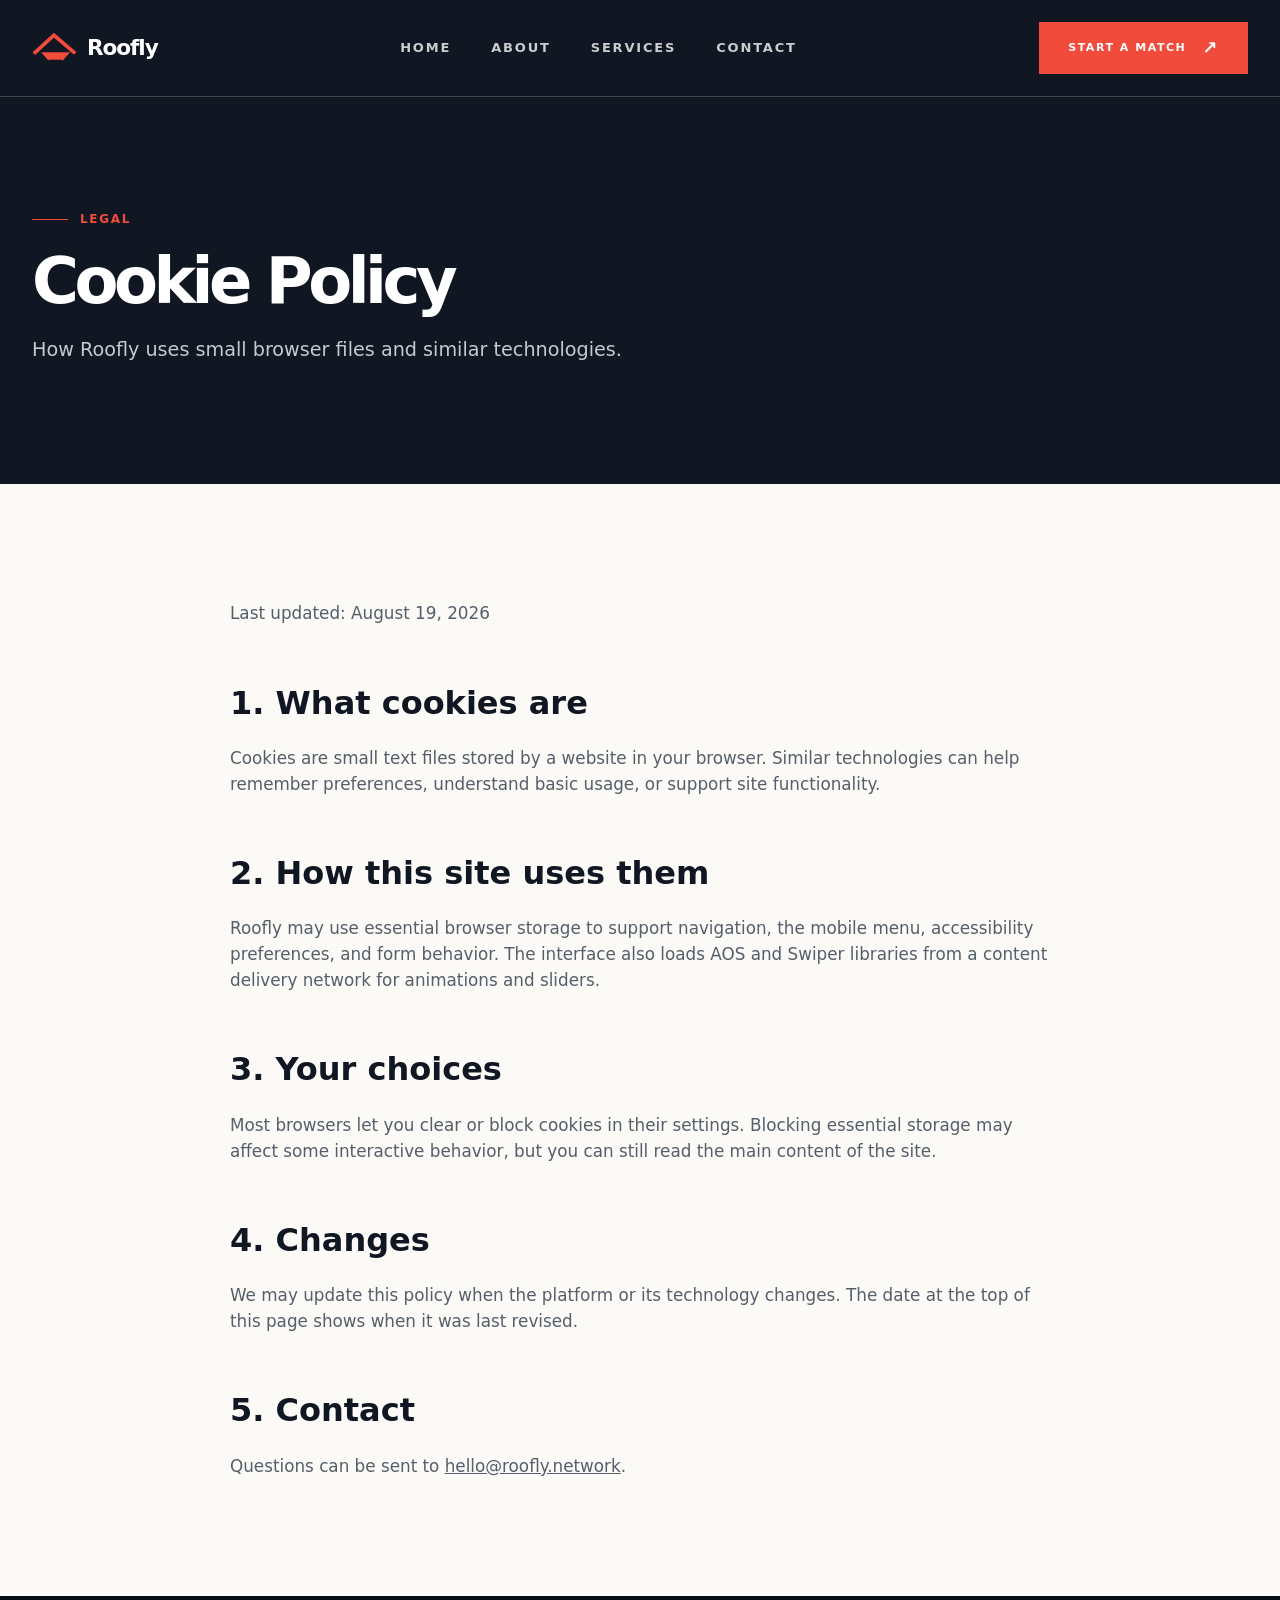
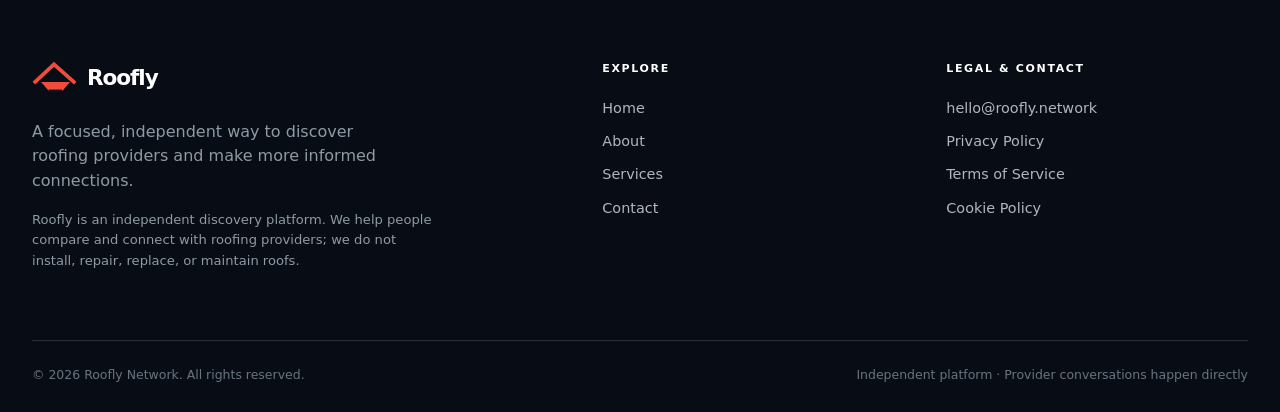
==== cookie-policy.html @ 4a0f8e63 "+" ====
<!doctype html><html lang="en"><head><meta charset="utf-8"><meta name="viewport" content="width=device-width, initial-scale=1"><title>Cookie Policy — Roofly</title><meta name="description" content="Roofly cookie policy."><link rel="icon" href="assets/images/favicon.svg"><link rel="stylesheet" href="assets/css/styles.css"><link rel="preconnect" href="https://fonts.googleapis.com"><link href="https://fonts.googleapis.com/css2?family=DM+Sans:wght@400;500;700;800&display=swap" rel="stylesheet"></head><body><header class="site-header" style="position:absolute;top:0"><div class="container nav"><a class="brand" href="index.html"><img data-config-logo src="assets/images/logo-mark.svg" alt=""><span data-site-name>Roofly</span></a><nav class="nav__links"><a href="index.html">Home</a><a href="index.html#about">About</a><a href="index.html#services">Services</a><a href="index.html#contact">Contact</a></nav><a class="button button--coral nav__cta" href="index.html#contact">Start a match <span class="arrow">↗</span></a><button class="menu-toggle" aria-label="Open menu" aria-expanded="false">☰</button></div></header><main><section class="legal-hero"><div class="container"><div class="eyebrow">Legal</div><h1 class="h2" style="margin-top:22px">Cookie Policy</h1><p class="lede" style="margin-top:24px">How <span data-site-name>Roofly</span> uses small browser files and similar technologies.</p></div></section><article class="legal-content container"><p class="small">Last updated: August 19, 2026</p><h2>1. What cookies are</h2><p>Cookies are small text files stored by a website in your browser. Similar technologies can help remember preferences, understand basic usage, or support site functionality.</p><h2>2. How this site uses them</h2><p>Roofly may use essential browser storage to support navigation, the mobile menu, accessibility preferences, and form behavior. The interface also loads AOS and Swiper libraries from a content delivery network for animations and sliders.</p><h2>3. Your choices</h2><p>Most browsers let you clear or block cookies in their settings. Blocking essential storage may affect some interactive behavior, but you can still read the main content of the site.</p><h2>4. Changes</h2><p>We may update this policy when the platform or its technology changes. The date at the top of this page shows when it was last revised.</p><h2>5. Contact</h2><p>Questions can be sent to <a data-site-email href="mailto:hello@roofly.network" style="text-decoration:underline">hello@roofly.network</a>.</p></article></main><footer class="site-footer"><div class="container"><div class="footer-grid"><div><a class="brand" href="index.html"><img data-config-logo src="assets/images/logo-mark.svg" alt=""><span data-site-name>Roofly</span></a><p class="footer__about">A focused, independent way to discover roofing providers and make more informed connections.</p><p class="footer__disclaimer" data-disclaimer></p></div><div><h2 class="footer__title">Explore</h2><nav class="footer__links"><a href="index.html">Home</a><a href="index.html#about">About</a><a href="index.html#services">Services</a><a href="index.html#contact">Contact</a></nav></div><div><h2 class="footer__title">Legal & contact</h2><nav class="footer__links"><a data-site-email href="mailto:hello@roofly.network">hello@roofly.network</a><a href="privacy-policy.html">Privacy Policy</a><a href="terms-of-service.html">Terms of Service</a><a href="cookie-policy.html">Cookie Policy</a></nav></div></div><div class="footer-bottom"><span data-copyright></span><span>Independent platform · Provider conversations happen directly</span></div></div></footer><script src="config/config.js"></script><script src="assets/js/app.js"></script></body></html>
---- assets/css/styles.css ----
:root{--ink:#101722;--ink-2:#192333;--coral:#f04b3b;--cream:#f4f0e9;--paper:#fbfaf7;--muted:#7c858e;--line:rgba(16,23,34,.17);--serif:Georgia,'Times New Roman',serif;--sans:Inter,ui-sans-serif,system-ui,-apple-system,BlinkMacSystemFont,'Segoe UI',sans-serif;--max:1240px}*{box-sizing:border-box}html{scroll-behavior:smooth}body{margin:0;background:var(--paper);color:var(--ink);font-family:var(--sans);font-size:16px;line-height:1.55}body.is-locked{overflow:hidden}a{color:inherit;text-decoration:none}button,input,select,textarea{font:inherit}button{cursor:pointer}img{display:block;max-width:100%}.container{width:min(calc(100% - 64px),var(--max));margin:0 auto}.eyebrow{display:flex;align-items:center;gap:12px;text-transform:uppercase;letter-spacing:.14em;font-size:12px;font-weight:700;color:var(--coral)}.eyebrow:before{content:'';display:block;width:36px;height:1px;background:currentColor}.section{padding:128px 0}.section--dark{background:var(--ink);color:#fff}.display{font-size:clamp(3.5rem,8vw,8.5rem);line-height:.88;letter-spacing:-.085em;margin:0;font-weight:800}.h2{font-size:clamp(2.75rem,5vw,6rem);line-height:.94;letter-spacing:-.07em;margin:0;font-weight:800}.h3{font-size:clamp(1.4rem,2.4vw,2.25rem);line-height:1.05;letter-spacing:-.045em;margin:0;font-weight:750}.lede{font-size:clamp(1.05rem,1.5vw,1.35rem);line-height:1.55;color:#c4cad1;max-width:620px}.small{font-size:.86rem;color:var(--muted)}.skip-link{position:fixed;left:16px;top:16px;z-index:1000;padding:10px 14px;background:var(--coral);color:#fff;transform:translateY(-150%)}.skip-link:focus{transform:translateY(0)}.topbar{background:linear-gradient(100deg,#23234a,#8f1432 68%,#c61919);color:#fff;font-size:12px;letter-spacing:.15em;text-transform:uppercase;padding:11px 0}.topbar__inner{display:flex;justify-content:space-between;gap:20px}.topbar__links{display:flex;gap:24px}.site-header{position:absolute;top:39px;left:0;width:100%;z-index:20;color:#fff;border-bottom:1px solid rgba(255,255,255,.2)}.site-header.is-scrolled{position:fixed;top:0;background:rgba(16,23,34,.94);backdrop-filter:blur(14px)}.nav{display:flex;align-items:center;justify-content:space-between;min-height:96px}.brand{display:flex;align-items:center;gap:10px;font-size:1.35rem;font-weight:850;letter-spacing:-.05em}.brand img{width:45px;height:36px;object-fit:contain}.nav__links{display:flex;align-items:center;gap:40px;font-size:13px;font-weight:750;letter-spacing:.14em;text-transform:uppercase}.nav__links a{opacity:.78;position:relative}.nav__links a:after{content:'';position:absolute;left:0;bottom:-10px;width:100%;height:2px;background:var(--coral);transform:scaleX(0);transform-origin:left;transition:transform .25s ease}.nav__links a:hover,.nav__links a.active{opacity:1}.nav__links a:hover:after,.nav__links a.active:after{transform:scaleX(1)}.button{display:inline-flex;align-items:center;justify-content:center;gap:16px;min-height:52px;padding:0 28px;border:1px solid transparent;border-radius:0;text-transform:uppercase;letter-spacing:.14em;font-size:11px;font-weight:800;transition:transform .25s ease,background .25s ease,color .25s ease,border-color .25s ease}.button:hover{transform:translateY(-3px)}.button--coral{background:var(--coral);color:#fff}.button--light{background:#fff;color:var(--ink)}.button--outline{border-color:rgba(255,255,255,.7);color:#fff;background:transparent}.button--outline-dark{border-color:var(--ink);color:var(--ink);background:transparent}.arrow{font-size:18px;line-height:1}.menu-toggle{display:none;background:none;border:0;color:#fff;font-size:24px}.hero{position:relative;min-height:830px;display:flex;align-items:center;overflow:hidden;background:var(--ink);color:#fff}.hero__media{position:absolute;inset:0;background-image:linear-gradient(90deg,rgba(7,13,24,.88) 0%,rgba(7,13,24,.66) 42%,rgba(7,13,24,.2) 100%),url('../images/hero-roof.png');background-size:cover;background-position:center}.hero__content{position:relative;z-index:1;padding:170px 0 120px}.hero__content .eyebrow{color:#d7dce0;margin-bottom:28px}.hero__title{max-width:950px}.hero__title em{font-family:var(--serif);font-weight:400;letter-spacing:-.08em}.hero__bottom{display:flex;align-items:end;justify-content:space-between;gap:40px;margin-top:54px}.hero__aside{max-width:430px}.hero__stamp{display:grid;place-items:center;width:132px;height:132px;border:1px solid rgba(255,255,255,.45);border-radius:50%;font-size:11px;text-transform:uppercase;letter-spacing:.15em;text-align:center;transform:rotate(-12deg)}.hero__scroll{position:absolute;bottom:34px;right:32px;writing-mode:vertical-rl;text-transform:uppercase;letter-spacing:.2em;font-size:10px;color:#c4cad1}.hero__scroll:after{content:'';display:block;width:1px;height:64px;background:var(--coral);margin-top:14px}.marquee{overflow:hidden;background:var(--coral);color:#fff;white-space:nowrap;padding:15px 0}.marquee__track{display:inline-flex;min-width:max-content;gap:50px;animation:marquee 28s linear infinite;text-transform:uppercase;font-size:12px;font-weight:800;letter-spacing:.2em}.marquee__track span:after{content:'✦';margin-left:50px}@keyframes marquee{to{transform:translateX(-50%)}}.section-intro{display:flex;justify-content:space-between;align-items:end;gap:50px;margin-bottom:56px}.section-intro p{max-width:450px;margin:0;color:var(--muted)}.services-grid{display:grid;grid-template-columns:repeat(3,1fr);gap:18px}.service-card{position:relative;min-height:460px;overflow:hidden;background:var(--ink);color:#fff}.service-card img{width:100%;height:100%;position:absolute;inset:0;object-fit:cover;opacity:.58;transition:transform .6s ease,opacity .6s ease}.service-card:after{content:'';position:absolute;inset:0;background:linear-gradient(180deg,transparent 22%,rgba(9,15,25,.92) 100%)}.service-card__content{position:absolute;z-index:1;inset:auto 28px 28px}.service-card__number{font-size:12px;letter-spacing:.18em;color:#c4cad1}.service-card h3{margin:10px 0 14px;font-size:2rem;letter-spacing:-.06em}.service-card p{margin:0;color:#c4cad1;max-width:300px}.service-card:hover img{transform:scale(1.07);opacity:.82}.service-card__link{display:inline-block;margin-top:22px;color:#fff;font-size:12px;letter-spacing:.13em;text-transform:uppercase}.split{display:grid;grid-template-columns:1fr 1fr;gap:100px;align-items:center}.about-copy{max-width:620px}.about-copy p{font-size:clamp(1.15rem,2vw,1.65rem);line-height:1.45;margin:25px 0;color:#343d46}.about-copy p:first-of-type:first-letter{font-family:var(--serif);font-size:5rem;float:left;line-height:.8;padding:.1em .12em 0 0;color:var(--coral)}.image-frame{position:relative}.image-frame img{width:100%;height:590px;object-fit:cover}.image-frame:before{content:'';position:absolute;inset:-20px 20px 20px -20px;border:1px solid var(--coral);z-index:-1}.image-caption{position:absolute;bottom:20px;left:20px;right:20px;padding:20px;background:rgba(16,23,34,.8);color:#fff;display:flex;justify-content:space-between;gap:20px;align-items:end}.image-caption span{font-size:12px;text-transform:uppercase;letter-spacing:.16em}.finder{display:grid;grid-template-columns:.78fr 1.22fr;min-height:660px}.finder__intro{padding:78px;background:#0b1019;color:#fff;border-radius:0 0 42px 0}.finder__intro .h2{margin:28px 0}.finder__intro p{color:#abb3bc;max-width:420px}.finder__steps{position:relative;padding:78px 7%;display:grid;grid-template-columns:repeat(3,1fr);align-items:start;gap:28px;background:linear-gradient(rgba(13,26,45,.75),rgba(13,26,45,.87)),url('../images/hero-roof.png') center/cover;color:#fff}.finder__steps:before{content:'';position:absolute;left:10%;right:10%;top:160px;height:1px;background:rgba(255,255,255,.32)}.step{position:relative;z-index:1;text-align:center}.step__icon{display:grid;place-items:center;width:108px;height:108px;margin:0 auto 64px;border-radius:50%;background:#fff;color:var(--ink);font-size:28px}.step__number{position:absolute;top:-10px;right:calc(50% - 66px);display:grid;place-items:center;width:38px;height:38px;border-radius:50%;background:var(--coral);color:#fff;font-weight:800;font-size:12px}.step h3{font-size:1.1rem;margin:0 0 13px}.step p{font-size:.9rem;color:#b9c1c9;margin:0}.swiper{overflow:visible}.providers{background:var(--cream)}.provider-card{display:grid;grid-template-columns:1fr 1.2fr;gap:0;background:#fff;min-height:460px}.provider-card__copy{padding:56px}.provider-card__copy h3{margin:18px 0}.provider-card__copy p{color:#5b636c}.provider-card__media{min-height:460px;overflow:hidden}.provider-card__media img{width:100%;height:100%;object-fit:cover;transition:transform .6s ease}.provider-card:hover .provider-card__media img{transform:scale(1.04)}.swiper-pagination{position:static;margin-top:26px;text-align:left}.swiper-pagination-bullet{width:34px;height:2px;border-radius:0;background:var(--ink);opacity:.2}.swiper-pagination-bullet-active{opacity:1;background:var(--coral)}.faq{display:grid;grid-template-columns:.8fr 1.2fr;gap:90px}.accordion{border-top:1px solid var(--line)}.accordion__item{border-bottom:1px solid var(--line)}.accordion__button{width:100%;display:flex;justify-content:space-between;align-items:center;gap:24px;padding:24px 0;background:none;border:0;color:var(--ink);text-align:left;font-size:1.2rem;font-weight:750}.accordion__plus{font-size:24px;color:var(--coral);transition:transform .25s ease}.accordion__panel{display:grid;grid-template-rows:0fr;transition:grid-template-rows .35s ease}.accordion__panel>div{overflow:hidden}.accordion__panel p{margin:0 0 24px;color:var(--muted);max-width:650px}.accordion__item.is-open .accordion__panel{grid-template-rows:1fr}.accordion__item.is-open .accordion__plus{transform:rotate(45deg)}.parallax{min-height:540px;display:grid;place-items:center;text-align:center;color:#fff;background:linear-gradient(rgba(12,19,32,.62),rgba(12,19,32,.62)),url('../images/parallax-tiles.png') center/cover fixed}.parallax .h2{max-width:900px}.contact{background:var(--ink);color:#fff}.contact-grid{display:grid;grid-template-columns:.8fr 1.2fr;gap:100px}.contact h2{margin:24px 0}.contact__copy p{color:#aeb7c1;max-width:420px}.contact__email{display:inline-block;margin-top:28px;color:#fff;border-bottom:1px solid var(--coral);font-size:1.3rem}.contact-form{display:grid;grid-template-columns:1fr 1fr;gap:18px}.field{display:flex;flex-direction:column;gap:7px}.field--full{grid-column:1/-1}.field label{font-size:11px;text-transform:uppercase;letter-spacing:.14em;color:#b9c1c9}.field input,.field select,.field textarea{width:100%;border:1px solid rgba(255,255,255,.25);background:rgba(255,255,255,.06);border-radius:0;color:#fff;padding:15px 16px;outline:0;transition:border-color .2s ease,background .2s ease}.field input:focus,.field select:focus,.field textarea:focus{border-color:var(--coral);background:rgba(255,255,255,.1)}.field select option{color:var(--ink)}.field textarea{min-height:150px;resize:vertical}.consent{display:flex;align-items:flex-start;gap:10px;grid-column:1/-1;color:#aeb7c1;font-size:.86rem}.consent input{margin-top:5px;accent-color:var(--coral)}.form-actions{grid-column:1/-1;display:flex;align-items:center;gap:20px;margin-top:4px}.form-status{font-size:.9rem;color:#aeb7c1}.form-status.success{color:#8ee2ae}.form-status.error{color:#ff9a8e}.honeypot{position:absolute;left:-10000px;opacity:0}.site-footer{background:#080d15;color:#fff;padding:64px 0 28px}.footer-grid{display:grid;grid-template-columns:1.3fr .7fr .8fr;gap:80px;padding-bottom:56px;border-bottom:1px solid rgba(255,255,255,.14)}.footer-grid .brand{margin-bottom:24px}.footer__about{max-width:380px;color:#8f9aa5}.footer__title{font-size:11px;text-transform:uppercase;letter-spacing:.15em;color:#fff;margin:0 0 20px}.footer__links{display:grid;gap:11px;color:#aeb7c1;font-size:.9rem}.footer__links a:hover{color:#fff}.footer__disclaimer{font-size:.82rem;color:#8f9aa5;max-width:400px}.footer-bottom{display:flex;justify-content:space-between;gap:24px;padding-top:24px;color:#69747f;font-size:.78rem}.legal-hero{padding:210px 0 100px;background:var(--ink);color:#fff}.legal-content{max-width:820px;padding:100px 0}.legal-content h2{margin:52px 0 16px;font-size:2rem}.legal-content p,.legal-content li{color:#555f69;font-size:1.05rem}.legal-content ul{padding-left:22px}.service-hero{min-height:660px;background:linear-gradient(90deg,rgba(7,13,24,.88),rgba(7,13,24,.25)),url('../images/hero-roof.png') center/cover;color:#fff;display:flex;align-items:end;padding:180px 0 90px}.service-hero .h2{max-width:830px}.service-content{padding:110px 0}.service-detail{display:grid;grid-template-columns:.7fr 1.3fr;gap:100px}.service-detail__body p{font-size:1.2rem;color:#56606b;max-width:760px}.service-detail__list{margin:34px 0 0;padding:0;list-style:none;border-top:1px solid var(--line)}.service-detail__list li{display:flex;justify-content:space-between;gap:20px;padding:18px 0;border-bottom:1px solid var(--line);font-weight:700}.service-detail__list span{color:var(--coral)}.reveal{opacity:0;transform:translateY(20px);transition:opacity .7s ease,transform .7s ease}.reveal.is-visible{opacity:1;transform:none}@media (max-width:900px){.container{width:min(calc(100% - 40px),var(--max))}.section{padding:88px 0}.topbar{display:none}.site-header{top:0}.nav{min-height:78px}.nav__links{display:none;position:absolute;top:78px;left:0;right:0;padding:20px;background:var(--ink);flex-direction:column;align-items:flex-start;gap:18px}.nav__links.is-open{display:flex}.nav__cta{display:none}.menu-toggle{display:block}.hero{min-height:720px}.hero__content{padding:130px 0 90px}.hero__bottom{align-items:start;flex-direction:column}.hero__stamp{width:90px;height:90px;font-size:9px}.services-grid,.split,.faq,.contact-grid,.finder,.service-detail{grid-template-columns:1fr;gap:48px}.image-frame img{height:440px}.finder__intro{padding:56px 30px}.finder__steps{padding:56px 20px;grid-template-columns:1fr;gap:38px}.finder__steps:before{left:50%;top:130px;bottom:130px;width:1px;height:auto}.step__icon{margin-bottom:22px}.provider-card{grid-template-columns:1fr}.provider-card__media{min-height:320px;order:-1}.contact-grid{gap:50px}.footer-grid{grid-template-columns:1fr 1fr;gap:40px}.footer-grid>div:first-child{grid-column:1/-1}.footer-bottom{flex-direction:column}.parallax{background-attachment:scroll;min-height:440px}}@media (max-width:560px){.container{width:min(calc(100% - 32px),var(--max))}.hero__title{font-size:3.55rem}.section-intro{display:block}.section-intro p{margin-top:18px}.services-grid{gap:12px}.service-card{min-height:390px}.contact-form{grid-template-columns:1fr}.field--full,.consent,.form-actions{grid-column:auto}.footer-grid{grid-template-columns:1fr}.footer-grid>div:first-child{grid-column:auto}.display{font-size:3.7rem}}
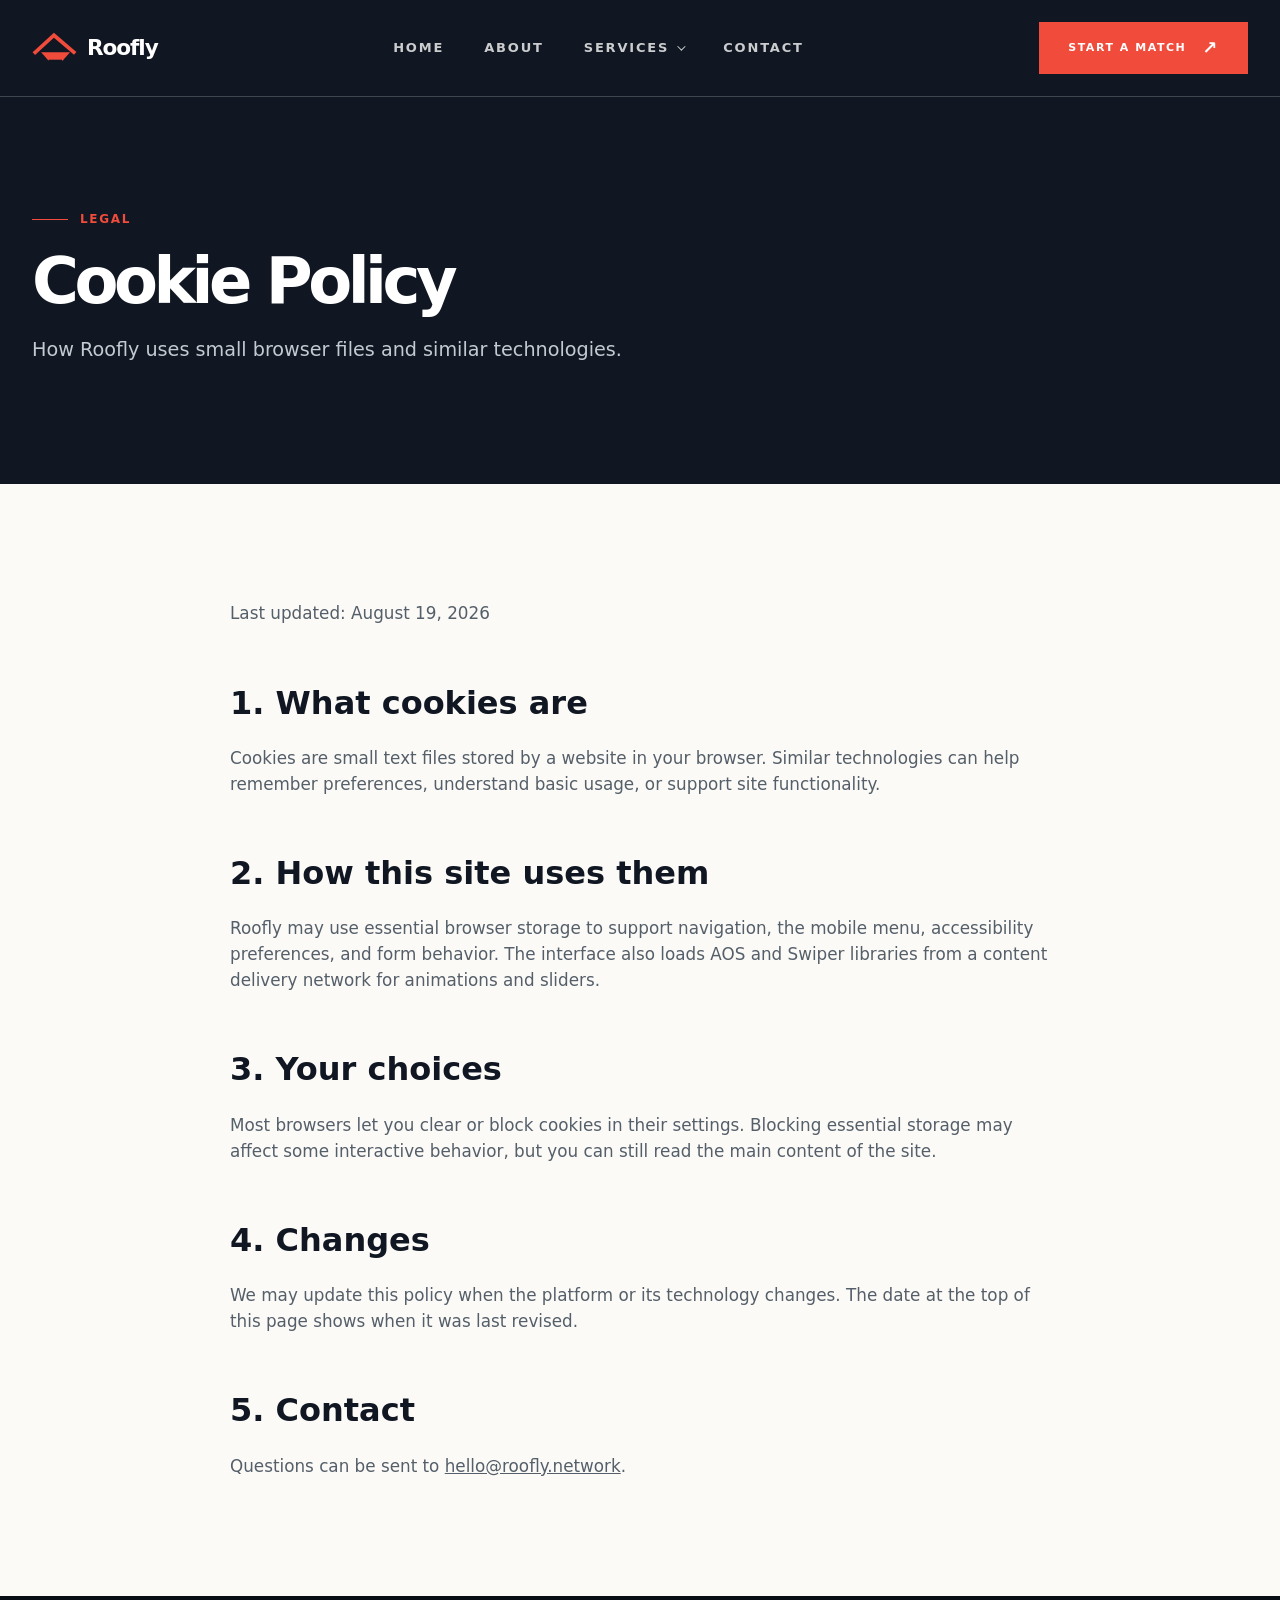
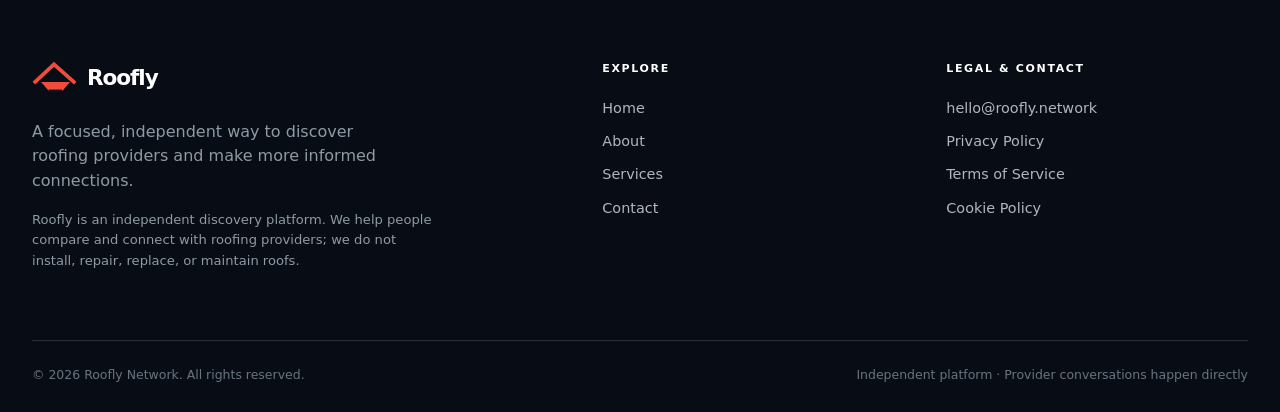
==== commit 68e506fc: "+" ====
--- a/cookie-policy.html
+++ b/cookie-policy.html
@@ -1 +1 @@
-<!doctype html><html lang="en"><head><meta charset="utf-8"><meta name="viewport" content="width=device-width, initial-scale=1"><title>Cookie Policy — Roofly</title><meta name="description" content="Roofly cookie policy."><link rel="icon" href="assets/images/favicon.svg"><link rel="stylesheet" href="assets/css/styles.css"><link rel="preconnect" href="https://fonts.googleapis.com"><link href="https://fonts.googleapis.com/css2?family=DM+Sans:wght@400;500;700;800&display=swap" rel="stylesheet"></head><body><header class="site-header" style="position:absolute;top:0"><div class="container nav"><a class="brand" href="index.html"><img data-config-logo src="assets/images/logo-mark.svg" alt=""><span data-site-name>Roofly</span></a><nav class="nav__links"><a href="index.html">Home</a><a href="index.html#about">About</a><a href="index.html#services">Services</a><a href="index.html#contact">Contact</a></nav><a class="button button--coral nav__cta" href="index.html#contact">Start a match <span class="arrow">↗</span></a><button class="menu-toggle" aria-label="Open menu" aria-expanded="false">☰</button></div></header><main><section class="legal-hero"><div class="container"><div class="eyebrow">Legal</div><h1 class="h2" style="margin-top:22px">Cookie Policy</h1><p class="lede" style="margin-top:24px">How <span data-site-name>Roofly</span> uses small browser files and similar technologies.</p></div></section><article class="legal-content container"><p class="small">Last updated: August 19, 2026</p><h2>1. What cookies are</h2><p>Cookies are small text files stored by a website in your browser. Similar technologies can help remember preferences, understand basic usage, or support site functionality.</p><h2>2. How this site uses them</h2><p>Roofly may use essential browser storage to support navigation, the mobile menu, accessibility preferences, and form behavior. The interface also loads AOS and Swiper libraries from a content delivery network for animations and sliders.</p><h2>3. Your choices</h2><p>Most browsers let you clear or block cookies in their settings. Blocking essential storage may affect some interactive behavior, but you can still read the main content of the site.</p><h2>4. Changes</h2><p>We may update this policy when the platform or its technology changes. The date at the top of this page shows when it was last revised.</p><h2>5. Contact</h2><p>Questions can be sent to <a data-site-email href="mailto:hello@roofly.network" style="text-decoration:underline">hello@roofly.network</a>.</p></article></main><footer class="site-footer"><div class="container"><div class="footer-grid"><div><a class="brand" href="index.html"><img data-config-logo src="assets/images/logo-mark.svg" alt=""><span data-site-name>Roofly</span></a><p class="footer__about">A focused, independent way to discover roofing providers and make more informed connections.</p><p class="footer__disclaimer" data-disclaimer></p></div><div><h2 class="footer__title">Explore</h2><nav class="footer__links"><a href="index.html">Home</a><a href="index.html#about">About</a><a href="index.html#services">Services</a><a href="index.html#contact">Contact</a></nav></div><div><h2 class="footer__title">Legal & contact</h2><nav class="footer__links"><a data-site-email href="mailto:hello@roofly.network">hello@roofly.network</a><a href="privacy-policy.html">Privacy Policy</a><a href="terms-of-service.html">Terms of Service</a><a href="cookie-policy.html">Cookie Policy</a></nav></div></div><div class="footer-bottom"><span data-copyright></span><span>Independent platform · Provider conversations happen directly</span></div></div></footer><script src="config/config.js"></script><script src="assets/js/app.js"></script></body></html>
+<!doctype html><html lang="en"><head><meta charset="utf-8"><meta name="viewport" content="width=device-width, initial-scale=1"><title>Cookie Policy — Roofly</title><meta name="description" content="Roofly cookie policy."><link rel="icon" href="assets/images/favicon.svg"><link rel="stylesheet" href="assets/css/styles.css"><link rel="preconnect" href="https://fonts.googleapis.com"><link href="https://fonts.googleapis.com/css2?family=DM+Sans:wght@400;500;700;800&display=swap" rel="stylesheet"></head><body><header class="site-header" style="position:absolute;top:0"><div class="container nav"><a class="brand" href="index.html"><img data-config-logo src="assets/images/logo-mark.svg" alt=""><span data-site-name>Roofly</span></a><nav class="nav__links"><a href="index.html">Home</a><a href="index.html#about">About</a><div class="nav__item nav__item--has-menu"><a class="nav__trigger" href="index.html#services" aria-haspopup="true" aria-expanded="false">Services</a><div class="nav-dropdown" role="menu" aria-label="Services navigation"><a href="roof-replacement.html" role="menuitem"><span>Roof replacement</span><small>Full refresh and planning</small></a><a href="roof-repair.html" role="menuitem"><span>Roof repair</span><small>Leaks, wear, and damage</small></a><a href="index.html#services" role="menuitem"><span>All services</span><small>Browse every roofing need</small></a></div></div><a href="index.html#contact">Contact</a></nav><a class="button button--coral nav__cta" href="index.html#contact">Start a match <span class="arrow">↗</span></a><button class="menu-toggle" aria-label="Open menu" aria-expanded="false">☰</button></div></header><main><section class="legal-hero"><div class="container"><div class="eyebrow">Legal</div><h1 class="h2" style="margin-top:22px">Cookie Policy</h1><p class="lede" style="margin-top:24px">How <span data-site-name>Roofly</span> uses small browser files and similar technologies.</p></div></section><article class="legal-content container"><p class="small">Last updated: August 19, 2026</p><h2>1. What cookies are</h2><p>Cookies are small text files stored by a website in your browser. Similar technologies can help remember preferences, understand basic usage, or support site functionality.</p><h2>2. How this site uses them</h2><p>Roofly may use essential browser storage to support navigation, the mobile menu, accessibility preferences, and form behavior. The interface also loads AOS and Swiper libraries from a content delivery network for animations and sliders.</p><h2>3. Your choices</h2><p>Most browsers let you clear or block cookies in their settings. Blocking essential storage may affect some interactive behavior, but you can still read the main content of the site.</p><h2>4. Changes</h2><p>We may update this policy when the platform or its technology changes. The date at the top of this page shows when it was last revised.</p><h2>5. Contact</h2><p>Questions can be sent to <a data-site-email href="mailto:hello@roofly.network" style="text-decoration:underline">hello@roofly.network</a>.</p></article></main><footer class="site-footer"><div class="container"><div class="footer-grid"><div><a class="brand" href="index.html"><img data-config-logo src="assets/images/logo-mark.svg" alt=""><span data-site-name>Roofly</span></a><p class="footer__about">A focused, independent way to discover roofing providers and make more informed connections.</p><p class="footer__disclaimer" data-disclaimer></p></div><div><h2 class="footer__title">Explore</h2><nav class="footer__links"><a href="index.html">Home</a><a href="index.html#about">About</a><a href="index.html#services">Services</a><a href="index.html#contact">Contact</a></nav></div><div><h2 class="footer__title">Legal & contact</h2><nav class="footer__links"><a data-site-email href="mailto:hello@roofly.network">hello@roofly.network</a><a href="privacy-policy.html">Privacy Policy</a><a href="terms-of-service.html">Terms of Service</a><a href="cookie-policy.html">Cookie Policy</a></nav></div></div><div class="footer-bottom"><span data-copyright></span><span>Independent platform · Provider conversations happen directly</span></div></div></footer><script src="config/config.js"></script><script src="assets/js/app.js"></script></body></html>
--- a/assets/css/styles.css
+++ b/assets/css/styles.css
@@ -1 +1 @@
-:root{--ink:#101722;--ink-2:#192333;--coral:#f04b3b;--cream:#f4f0e9;--paper:#fbfaf7;--muted:#7c858e;--line:rgba(16,23,34,.17);--serif:Georgia,'Times New Roman',serif;--sans:Inter,ui-sans-serif,system-ui,-apple-system,BlinkMacSystemFont,'Segoe UI',sans-serif;--max:1240px}*{box-sizing:border-box}html{scroll-behavior:smooth}body{margin:0;background:var(--paper);color:var(--ink);font-family:var(--sans);font-size:16px;line-height:1.55}body.is-locked{overflow:hidden}a{color:inherit;text-decoration:none}button,input,select,textarea{font:inherit}button{cursor:pointer}img{display:block;max-width:100%}.container{width:min(calc(100% - 64px),var(--max));margin:0 auto}.eyebrow{display:flex;align-items:center;gap:12px;text-transform:uppercase;letter-spacing:.14em;font-size:12px;font-weight:700;color:var(--coral)}.eyebrow:before{content:'';display:block;width:36px;height:1px;background:currentColor}.section{padding:128px 0}.section--dark{background:var(--ink);color:#fff}.display{font-size:clamp(3.5rem,8vw,8.5rem);line-height:.88;letter-spacing:-.085em;margin:0;font-weight:800}.h2{font-size:clamp(2.75rem,5vw,6rem);line-height:.94;letter-spacing:-.07em;margin:0;font-weight:800}.h3{font-size:clamp(1.4rem,2.4vw,2.25rem);line-height:1.05;letter-spacing:-.045em;margin:0;font-weight:750}.lede{font-size:clamp(1.05rem,1.5vw,1.35rem);line-height:1.55;color:#c4cad1;max-width:620px}.small{font-size:.86rem;color:var(--muted)}.skip-link{position:fixed;left:16px;top:16px;z-index:1000;padding:10px 14px;background:var(--coral);color:#fff;transform:translateY(-150%)}.skip-link:focus{transform:translateY(0)}.topbar{background:linear-gradient(100deg,#23234a,#8f1432 68%,#c61919);color:#fff;font-size:12px;letter-spacing:.15em;text-transform:uppercase;padding:11px 0}.topbar__inner{display:flex;justify-content:space-between;gap:20px}.topbar__links{display:flex;gap:24px}.site-header{position:absolute;top:39px;left:0;width:100%;z-index:20;color:#fff;border-bottom:1px solid rgba(255,255,255,.2)}.site-header.is-scrolled{position:fixed;top:0;background:rgba(16,23,34,.94);backdrop-filter:blur(14px)}.nav{display:flex;align-items:center;justify-content:space-between;min-height:96px}.brand{display:flex;align-items:center;gap:10px;font-size:1.35rem;font-weight:850;letter-spacing:-.05em}.brand img{width:45px;height:36px;object-fit:contain}.nav__links{display:flex;align-items:center;gap:40px;font-size:13px;font-weight:750;letter-spacing:.14em;text-transform:uppercase}.nav__links a{opacity:.78;position:relative}.nav__links a:after{content:'';position:absolute;left:0;bottom:-10px;width:100%;height:2px;background:var(--coral);transform:scaleX(0);transform-origin:left;transition:transform .25s ease}.nav__links a:hover,.nav__links a.active{opacity:1}.nav__links a:hover:after,.nav__links a.active:after{transform:scaleX(1)}.button{display:inline-flex;align-items:center;justify-content:center;gap:16px;min-height:52px;padding:0 28px;border:1px solid transparent;border-radius:0;text-transform:uppercase;letter-spacing:.14em;font-size:11px;font-weight:800;transition:transform .25s ease,background .25s ease,color .25s ease,border-color .25s ease}.button:hover{transform:translateY(-3px)}.button--coral{background:var(--coral);color:#fff}.button--light{background:#fff;color:var(--ink)}.button--outline{border-color:rgba(255,255,255,.7);color:#fff;background:transparent}.button--outline-dark{border-color:var(--ink);color:var(--ink);background:transparent}.arrow{font-size:18px;line-height:1}.menu-toggle{display:none;background:none;border:0;color:#fff;font-size:24px}.hero{position:relative;min-height:830px;display:flex;align-items:center;overflow:hidden;background:var(--ink);color:#fff}.hero__media{position:absolute;inset:0;background-image:linear-gradient(90deg,rgba(7,13,24,.88) 0%,rgba(7,13,24,.66) 42%,rgba(7,13,24,.2) 100%),url('../images/hero-roof.png');background-size:cover;background-position:center}.hero__content{position:relative;z-index:1;padding:170px 0 120px}.hero__content .eyebrow{color:#d7dce0;margin-bottom:28px}.hero__title{max-width:950px}.hero__title em{font-family:var(--serif);font-weight:400;letter-spacing:-.08em}.hero__bottom{display:flex;align-items:end;justify-content:space-between;gap:40px;margin-top:54px}.hero__aside{max-width:430px}.hero__stamp{display:grid;place-items:center;width:132px;height:132px;border:1px solid rgba(255,255,255,.45);border-radius:50%;font-size:11px;text-transform:uppercase;letter-spacing:.15em;text-align:center;transform:rotate(-12deg)}.hero__scroll{position:absolute;bottom:34px;right:32px;writing-mode:vertical-rl;text-transform:uppercase;letter-spacing:.2em;font-size:10px;color:#c4cad1}.hero__scroll:after{content:'';display:block;width:1px;height:64px;background:var(--coral);margin-top:14px}.marquee{overflow:hidden;background:var(--coral);color:#fff;white-space:nowrap;padding:15px 0}.marquee__track{display:inline-flex;min-width:max-content;gap:50px;animation:marquee 28s linear infinite;text-transform:uppercase;font-size:12px;font-weight:800;letter-spacing:.2em}.marquee__track span:after{content:'✦';margin-left:50px}@keyframes marquee{to{transform:translateX(-50%)}}.section-intro{display:flex;justify-content:space-between;align-items:end;gap:50px;margin-bottom:56px}.section-intro p{max-width:450px;margin:0;color:var(--muted)}.services-grid{display:grid;grid-template-columns:repeat(3,1fr);gap:18px}.service-card{position:relative;min-height:460px;overflow:hidden;background:var(--ink);color:#fff}.service-card img{width:100%;height:100%;position:absolute;inset:0;object-fit:cover;opacity:.58;transition:transform .6s ease,opacity .6s ease}.service-card:after{content:'';position:absolute;inset:0;background:linear-gradient(180deg,transparent 22%,rgba(9,15,25,.92) 100%)}.service-card__content{position:absolute;z-index:1;inset:auto 28px 28px}.service-card__number{font-size:12px;letter-spacing:.18em;color:#c4cad1}.service-card h3{margin:10px 0 14px;font-size:2rem;letter-spacing:-.06em}.service-card p{margin:0;color:#c4cad1;max-width:300px}.service-card:hover img{transform:scale(1.07);opacity:.82}.service-card__link{display:inline-block;margin-top:22px;color:#fff;font-size:12px;letter-spacing:.13em;text-transform:uppercase}.split{display:grid;grid-template-columns:1fr 1fr;gap:100px;align-items:center}.about-copy{max-width:620px}.about-copy p{font-size:clamp(1.15rem,2vw,1.65rem);line-height:1.45;margin:25px 0;color:#343d46}.about-copy p:first-of-type:first-letter{font-family:var(--serif);font-size:5rem;float:left;line-height:.8;padding:.1em .12em 0 0;color:var(--coral)}.image-frame{position:relative}.image-frame img{width:100%;height:590px;object-fit:cover}.image-frame:before{content:'';position:absolute;inset:-20px 20px 20px -20px;border:1px solid var(--coral);z-index:-1}.image-caption{position:absolute;bottom:20px;left:20px;right:20px;padding:20px;background:rgba(16,23,34,.8);color:#fff;display:flex;justify-content:space-between;gap:20px;align-items:end}.image-caption span{font-size:12px;text-transform:uppercase;letter-spacing:.16em}.finder{display:grid;grid-template-columns:.78fr 1.22fr;min-height:660px}.finder__intro{padding:78px;background:#0b1019;color:#fff;border-radius:0 0 42px 0}.finder__intro .h2{margin:28px 0}.finder__intro p{color:#abb3bc;max-width:420px}.finder__steps{position:relative;padding:78px 7%;display:grid;grid-template-columns:repeat(3,1fr);align-items:start;gap:28px;background:linear-gradient(rgba(13,26,45,.75),rgba(13,26,45,.87)),url('../images/hero-roof.png') center/cover;color:#fff}.finder__steps:before{content:'';position:absolute;left:10%;right:10%;top:160px;height:1px;background:rgba(255,255,255,.32)}.step{position:relative;z-index:1;text-align:center}.step__icon{display:grid;place-items:center;width:108px;height:108px;margin:0 auto 64px;border-radius:50%;background:#fff;color:var(--ink);font-size:28px}.step__number{position:absolute;top:-10px;right:calc(50% - 66px);display:grid;place-items:center;width:38px;height:38px;border-radius:50%;background:var(--coral);color:#fff;font-weight:800;font-size:12px}.step h3{font-size:1.1rem;margin:0 0 13px}.step p{font-size:.9rem;color:#b9c1c9;margin:0}.swiper{overflow:visible}.providers{background:var(--cream)}.provider-card{display:grid;grid-template-columns:1fr 1.2fr;gap:0;background:#fff;min-height:460px}.provider-card__copy{padding:56px}.provider-card__copy h3{margin:18px 0}.provider-card__copy p{color:#5b636c}.provider-card__media{min-height:460px;overflow:hidden}.provider-card__media img{width:100%;height:100%;object-fit:cover;transition:transform .6s ease}.provider-card:hover .provider-card__media img{transform:scale(1.04)}.swiper-pagination{position:static;margin-top:26px;text-align:left}.swiper-pagination-bullet{width:34px;height:2px;border-radius:0;background:var(--ink);opacity:.2}.swiper-pagination-bullet-active{opacity:1;background:var(--coral)}.faq{display:grid;grid-template-columns:.8fr 1.2fr;gap:90px}.accordion{border-top:1px solid var(--line)}.accordion__item{border-bottom:1px solid var(--line)}.accordion__button{width:100%;display:flex;justify-content:space-between;align-items:center;gap:24px;padding:24px 0;background:none;border:0;color:var(--ink);text-align:left;font-size:1.2rem;font-weight:750}.accordion__plus{font-size:24px;color:var(--coral);transition:transform .25s ease}.accordion__panel{display:grid;grid-template-rows:0fr;transition:grid-template-rows .35s ease}.accordion__panel>div{overflow:hidden}.accordion__panel p{margin:0 0 24px;color:var(--muted);max-width:650px}.accordion__item.is-open .accordion__panel{grid-template-rows:1fr}.accordion__item.is-open .accordion__plus{transform:rotate(45deg)}.parallax{min-height:540px;display:grid;place-items:center;text-align:center;color:#fff;background:linear-gradient(rgba(12,19,32,.62),rgba(12,19,32,.62)),url('../images/parallax-tiles.png') center/cover fixed}.parallax .h2{max-width:900px}.contact{background:var(--ink);color:#fff}.contact-grid{display:grid;grid-template-columns:.8fr 1.2fr;gap:100px}.contact h2{margin:24px 0}.contact__copy p{color:#aeb7c1;max-width:420px}.contact__email{display:inline-block;margin-top:28px;color:#fff;border-bottom:1px solid var(--coral);font-size:1.3rem}.contact-form{display:grid;grid-template-columns:1fr 1fr;gap:18px}.field{display:flex;flex-direction:column;gap:7px}.field--full{grid-column:1/-1}.field label{font-size:11px;text-transform:uppercase;letter-spacing:.14em;color:#b9c1c9}.field input,.field select,.field textarea{width:100%;border:1px solid rgba(255,255,255,.25);background:rgba(255,255,255,.06);border-radius:0;color:#fff;padding:15px 16px;outline:0;transition:border-color .2s ease,background .2s ease}.field input:focus,.field select:focus,.field textarea:focus{border-color:var(--coral);background:rgba(255,255,255,.1)}.field select option{color:var(--ink)}.field textarea{min-height:150px;resize:vertical}.consent{display:flex;align-items:flex-start;gap:10px;grid-column:1/-1;color:#aeb7c1;font-size:.86rem}.consent input{margin-top:5px;accent-color:var(--coral)}.form-actions{grid-column:1/-1;display:flex;align-items:center;gap:20px;margin-top:4px}.form-status{font-size:.9rem;color:#aeb7c1}.form-status.success{color:#8ee2ae}.form-status.error{color:#ff9a8e}.honeypot{position:absolute;left:-10000px;opacity:0}.site-footer{background:#080d15;color:#fff;padding:64px 0 28px}.footer-grid{display:grid;grid-template-columns:1.3fr .7fr .8fr;gap:80px;padding-bottom:56px;border-bottom:1px solid rgba(255,255,255,.14)}.footer-grid .brand{margin-bottom:24px}.footer__about{max-width:380px;color:#8f9aa5}.footer__title{font-size:11px;text-transform:uppercase;letter-spacing:.15em;color:#fff;margin:0 0 20px}.footer__links{display:grid;gap:11px;color:#aeb7c1;font-size:.9rem}.footer__links a:hover{color:#fff}.footer__disclaimer{font-size:.82rem;color:#8f9aa5;max-width:400px}.footer-bottom{display:flex;justify-content:space-between;gap:24px;padding-top:24px;color:#69747f;font-size:.78rem}.legal-hero{padding:210px 0 100px;background:var(--ink);color:#fff}.legal-content{max-width:820px;padding:100px 0}.legal-content h2{margin:52px 0 16px;font-size:2rem}.legal-content p,.legal-content li{color:#555f69;font-size:1.05rem}.legal-content ul{padding-left:22px}.service-hero{min-height:660px;background:linear-gradient(90deg,rgba(7,13,24,.88),rgba(7,13,24,.25)),url('../images/hero-roof.png') center/cover;color:#fff;display:flex;align-items:end;padding:180px 0 90px}.service-hero .h2{max-width:830px}.service-content{padding:110px 0}.service-detail{display:grid;grid-template-columns:.7fr 1.3fr;gap:100px}.service-detail__body p{font-size:1.2rem;color:#56606b;max-width:760px}.service-detail__list{margin:34px 0 0;padding:0;list-style:none;border-top:1px solid var(--line)}.service-detail__list li{display:flex;justify-content:space-between;gap:20px;padding:18px 0;border-bottom:1px solid var(--line);font-weight:700}.service-detail__list span{color:var(--coral)}.reveal{opacity:0;transform:translateY(20px);transition:opacity .7s ease,transform .7s ease}.reveal.is-visible{opacity:1;transform:none}@media (max-width:900px){.container{width:min(calc(100% - 40px),var(--max))}.section{padding:88px 0}.topbar{display:none}.site-header{top:0}.nav{min-height:78px}.nav__links{display:none;position:absolute;top:78px;left:0;right:0;padding:20px;background:var(--ink);flex-direction:column;align-items:flex-start;gap:18px}.nav__links.is-open{display:flex}.nav__cta{display:none}.menu-toggle{display:block}.hero{min-height:720px}.hero__content{padding:130px 0 90px}.hero__bottom{align-items:start;flex-direction:column}.hero__stamp{width:90px;height:90px;font-size:9px}.services-grid,.split,.faq,.contact-grid,.finder,.service-detail{grid-template-columns:1fr;gap:48px}.image-frame img{height:440px}.finder__intro{padding:56px 30px}.finder__steps{padding:56px 20px;grid-template-columns:1fr;gap:38px}.finder__steps:before{left:50%;top:130px;bottom:130px;width:1px;height:auto}.step__icon{margin-bottom:22px}.provider-card{grid-template-columns:1fr}.provider-card__media{min-height:320px;order:-1}.contact-grid{gap:50px}.footer-grid{grid-template-columns:1fr 1fr;gap:40px}.footer-grid>div:first-child{grid-column:1/-1}.footer-bottom{flex-direction:column}.parallax{background-attachment:scroll;min-height:440px}}@media (max-width:560px){.container{width:min(calc(100% - 32px),var(--max))}.hero__title{font-size:3.55rem}.section-intro{display:block}.section-intro p{margin-top:18px}.services-grid{gap:12px}.service-card{min-height:390px}.contact-form{grid-template-columns:1fr}.field--full,.consent,.form-actions{grid-column:auto}.footer-grid{grid-template-columns:1fr}.footer-grid>div:first-child{grid-column:auto}.display{font-size:3.7rem}}
+:root{--ink:#101722;--ink-2:#192333;--coral:#f04b3b;--cream:#f4f0e9;--paper:#fbfaf7;--muted:#7c858e;--line:rgba(16,23,34,.17);--serif:Georgia,'Times New Roman',serif;--sans:Inter,ui-sans-serif,system-ui,-apple-system,BlinkMacSystemFont,'Segoe UI',sans-serif;--max:1240px}*{box-sizing:border-box}html{scroll-behavior:smooth}body{margin:0;background:var(--paper);color:var(--ink);font-family:var(--sans);font-size:16px;line-height:1.55}body.is-locked{overflow:hidden}a{color:inherit;text-decoration:none}button,input,select,textarea{font:inherit}button{cursor:pointer}img{display:block;max-width:100%}.container{width:min(calc(100% - 64px),var(--max));margin:0 auto}.eyebrow{display:flex;align-items:center;gap:12px;text-transform:uppercase;letter-spacing:.14em;font-size:12px;font-weight:700;color:var(--coral)}.eyebrow:before{content:'';display:block;width:36px;height:1px;background:currentColor}.section{padding:128px 0}.section--dark{background:var(--ink);color:#fff}.display{font-size:clamp(3.5rem,8vw,8.5rem);line-height:.88;letter-spacing:-.085em;margin:0;font-weight:800}.h2{font-size:clamp(2.75rem,5vw,6rem);line-height:.94;letter-spacing:-.07em;margin:0;font-weight:800}.h3{font-size:clamp(1.4rem,2.4vw,2.25rem);line-height:1.05;letter-spacing:-.045em;margin:0;font-weight:750}.lede{font-size:clamp(1.05rem,1.5vw,1.35rem);line-height:1.55;color:#c4cad1;max-width:620px}.small{font-size:.86rem;color:var(--muted)}.skip-link{position:fixed;left:16px;top:16px;z-index:1000;padding:10px 14px;background:var(--coral);color:#fff;transform:translateY(-150%)}.skip-link:focus{transform:translateY(0)}.topbar{background:linear-gradient(100deg,#23234a,#8f1432 68%,#c61919);color:#fff;font-size:12px;letter-spacing:.15em;text-transform:uppercase;padding:11px 0}.topbar__inner{display:flex;justify-content:space-between;gap:20px}.topbar__links{display:flex;gap:24px}.site-header{position:absolute;top:39px;left:0;width:100%;z-index:20;color:#fff;border-bottom:1px solid rgba(255,255,255,.2)}.site-header.is-scrolled{position:fixed;top:0;background:rgba(16,23,34,.94);backdrop-filter:blur(14px)}.nav{display:flex;align-items:center;justify-content:space-between;min-height:96px}.brand{display:flex;align-items:center;gap:10px;font-size:1.35rem;font-weight:850;letter-spacing:-.05em}.brand img{width:45px;height:36px;object-fit:contain}.nav__links{display:flex;align-items:center;gap:40px;font-size:13px;font-weight:750;letter-spacing:.14em;text-transform:uppercase}.nav__links>a,.nav__trigger{opacity:.78;position:relative}.nav__links>a:after,.nav__trigger:after{content:'';position:absolute;left:0;bottom:-10px;width:100%;height:2px;background:var(--coral);transform:scaleX(0);transform-origin:left;transition:transform .25s ease}.nav__links>a:hover,.nav__links>a.active,.nav__trigger:hover,.nav__trigger.active,.nav__item--has-menu:hover .nav__trigger,.nav__item--has-menu:focus-within .nav__trigger{opacity:1}.nav__links>a:hover:after,.nav__links>a.active:after,.nav__trigger:hover:after,.nav__trigger.active:after,.nav__item--has-menu:hover .nav__trigger:after,.nav__item--has-menu:focus-within .nav__trigger:after{transform:scaleX(1)}.nav__item{position:relative;display:flex;align-items:center}.nav__trigger{display:inline-flex;align-items:center;gap:8px}.nav__trigger:before{content:'';order:2;width:5px;height:5px;border-right:1px solid currentColor;border-bottom:1px solid currentColor;transform:rotate(45deg) translateY(-2px);transition:transform .2s ease}.nav__item--has-menu:hover .nav__trigger:before,.nav__item--has-menu:focus-within .nav__trigger:before{transform:rotate(225deg) translate(-1px,-1px)}.nav-dropdown{position:absolute;top:calc(100% + 22px);left:50%;z-index:30;width:280px;padding:10px;background:rgba(251,250,247,.98);color:var(--ink);border:1px solid rgba(16,23,34,.14);box-shadow:0 24px 60px rgba(4,10,20,.22);opacity:0;visibility:hidden;pointer-events:none;transform:translate(-50%,10px);transition:opacity .2s ease,transform .2s ease,visibility .2s ease;text-transform:none;letter-spacing:0}.nav-dropdown:before{content:'';position:absolute;left:0;right:0;top:-24px;height:24px}.nav-dropdown a{display:grid;gap:2px;padding:13px 14px;opacity:1;transition:background .18s ease,color .18s ease}.nav-dropdown a:after{display:none}.nav-dropdown a:hover,.nav-dropdown a.active{background:var(--ink);color:#fff}.nav-dropdown span{font-size:13px;font-weight:800;letter-spacing:.02em}.nav-dropdown small{font-size:12px;color:var(--muted);font-weight:500}.nav-dropdown a:hover small,.nav-dropdown a.active small{color:#c9d0d8}.nav__item--has-menu:hover .nav-dropdown,.nav__item--has-menu:focus-within .nav-dropdown,.nav__item--has-menu.is-open .nav-dropdown{opacity:1;visibility:visible;pointer-events:auto;transform:translate(-50%,0)}.button{display:inline-flex;align-items:center;justify-content:center;gap:16px;min-height:52px;padding:0 28px;border:1px solid transparent;border-radius:0;text-transform:uppercase;letter-spacing:.14em;font-size:11px;font-weight:800;transition:transform .25s ease,background .25s ease,color .25s ease,border-color .25s ease}.button:hover{transform:translateY(-3px)}.button--coral{background:var(--coral);color:#fff}.button--light{background:#fff;color:var(--ink)}.button--outline{border-color:rgba(255,255,255,.7);color:#fff;background:transparent}.button--outline-dark{border-color:var(--ink);color:var(--ink);background:transparent}.arrow{font-size:18px;line-height:1}.menu-toggle{display:none;background:none;border:0;color:#fff;font-size:24px}.hero{position:relative;min-height:830px;display:flex;align-items:center;overflow:hidden;background:var(--ink);color:#fff}.hero__media{position:absolute;inset:0;background-image:linear-gradient(90deg,rgba(7,13,24,.88) 0%,rgba(7,13,24,.66) 42%,rgba(7,13,24,.2) 100%),url('../images/hero-roof.png');background-size:cover;background-position:center}.hero__content{position:relative;z-index:1;padding:170px 0 120px}.hero__content .eyebrow{color:#d7dce0;margin-bottom:28px}.hero__title{max-width:950px}.hero__title em{font-family:var(--serif);font-weight:400;letter-spacing:-.08em}.hero__bottom{display:flex;align-items:end;justify-content:space-between;gap:40px;margin-top:54px}.hero__aside{max-width:430px}.hero__stamp{display:grid;place-items:center;width:132px;height:132px;border:1px solid rgba(255,255,255,.45);border-radius:50%;font-size:11px;text-transform:uppercase;letter-spacing:.15em;text-align:center;transform:rotate(-12deg)}.hero__scroll{position:absolute;bottom:34px;right:32px;writing-mode:vertical-rl;text-transform:uppercase;letter-spacing:.2em;font-size:10px;color:#c4cad1}.hero__scroll:after{content:'';display:block;width:1px;height:64px;background:var(--coral);margin-top:14px}.marquee{overflow:hidden;background:var(--coral);color:#fff;white-space:nowrap;padding:15px 0}.marquee__track{display:inline-flex;min-width:max-content;gap:50px;animation:marquee 28s linear infinite;text-transform:uppercase;font-size:12px;font-weight:800;letter-spacing:.2em}.marquee__track span:after{content:'✦';margin-left:50px}@keyframes marquee{to{transform:translateX(-50%)}}.section-intro{display:flex;justify-content:space-between;align-items:end;gap:50px;margin-bottom:56px}.section-intro p{max-width:450px;margin:0;color:var(--muted)}.services-grid{display:grid;grid-template-columns:repeat(3,1fr);gap:18px}.service-card{position:relative;min-height:460px;overflow:hidden;background:var(--ink);color:#fff}.service-card img{width:100%;height:100%;position:absolute;inset:0;object-fit:cover;opacity:.58;transition:transform .6s ease,opacity .6s ease}.service-card:after{content:'';position:absolute;inset:0;background:linear-gradient(180deg,transparent 22%,rgba(9,15,25,.92) 100%)}.service-card__content{position:absolute;z-index:1;inset:auto 28px 28px}.service-card__number{font-size:12px;letter-spacing:.18em;color:#c4cad1}.service-card h3{margin:10px 0 14px;font-size:2rem;letter-spacing:-.06em}.service-card p{margin:0;color:#c4cad1;max-width:300px}.service-card:hover img{transform:scale(1.07);opacity:.82}.service-card__link{display:inline-block;margin-top:22px;color:#fff;font-size:12px;letter-spacing:.13em;text-transform:uppercase}.split{display:grid;grid-template-columns:1fr 1fr;gap:100px;align-items:center}.about-copy{max-width:620px}.about-copy p{font-size:clamp(1.15rem,2vw,1.65rem);line-height:1.45;margin:25px 0;color:#343d46}.about-copy p:first-of-type:first-letter{font-family:var(--serif);font-size:5rem;float:left;line-height:.8;padding:.1em .12em 0 0;color:var(--coral)}.image-frame{position:relative}.image-frame img{width:100%;height:590px;object-fit:cover}.image-frame:before{content:'';position:absolute;inset:-20px 20px 20px -20px;border:1px solid var(--coral);z-index:-1}.image-caption{position:absolute;bottom:20px;left:20px;right:20px;padding:20px;background:rgba(16,23,34,.8);color:#fff;display:flex;justify-content:space-between;gap:20px;align-items:end}.image-caption span{font-size:12px;text-transform:uppercase;letter-spacing:.16em}.finder{display:grid;grid-template-columns:.78fr 1.22fr;min-height:660px}.finder__intro{padding:78px;background:#0b1019;color:#fff;border-radius:0 0 42px 0}.finder__intro .h2{margin:28px 0}.finder__intro p{color:#abb3bc;max-width:420px}.finder__steps{position:relative;padding:78px 7%;display:grid;grid-template-columns:repeat(3,1fr);align-items:start;gap:28px;background:linear-gradient(rgba(13,26,45,.75),rgba(13,26,45,.87)),url('../images/hero-roof.png') center/cover;color:#fff}.finder__steps:before{content:'';position:absolute;left:10%;right:10%;top:160px;height:1px;background:rgba(255,255,255,.32)}.step{position:relative;z-index:1;text-align:center}.step__icon{display:grid;place-items:center;width:108px;height:108px;margin:0 auto 64px;border-radius:50%;background:#fff;color:var(--ink);font-size:28px}.step__number{position:absolute;top:-10px;right:calc(50% - 66px);display:grid;place-items:center;width:38px;height:38px;border-radius:50%;background:var(--coral);color:#fff;font-weight:800;font-size:12px}.step h3{font-size:1.1rem;margin:0 0 13px}.step p{font-size:.9rem;color:#b9c1c9;margin:0}.swiper{overflow:visible}.providers{background:var(--cream)}.provider-card{display:grid;grid-template-columns:1fr 1.2fr;gap:0;background:#fff;min-height:460px}.provider-card__copy{padding:56px}.provider-card__copy h3{margin:18px 0}.provider-card__copy p{color:#5b636c}.provider-card__media{min-height:460px;overflow:hidden}.provider-card__media img{width:100%;height:100%;object-fit:cover;transition:transform .6s ease}.provider-card:hover .provider-card__media img{transform:scale(1.04)}.swiper-pagination{position:static;margin-top:26px;text-align:left}.swiper-pagination-bullet{width:34px;height:2px;border-radius:0;background:var(--ink);opacity:.2}.swiper-pagination-bullet-active{opacity:1;background:var(--coral)}.faq{display:grid;grid-template-columns:.8fr 1.2fr;gap:90px}.accordion{border-top:1px solid var(--line)}.accordion__item{border-bottom:1px solid var(--line)}.accordion__button{width:100%;display:flex;justify-content:space-between;align-items:center;gap:24px;padding:24px 0;background:none;border:0;color:var(--ink);text-align:left;font-size:1.2rem;font-weight:750}.accordion__plus{font-size:24px;color:var(--coral);transition:transform .25s ease}.accordion__panel{display:grid;grid-template-rows:0fr;transition:grid-template-rows .35s ease}.accordion__panel>div{overflow:hidden}.accordion__panel p{margin:0 0 24px;color:var(--muted);max-width:650px}.accordion__item.is-open .accordion__panel{grid-template-rows:1fr}.accordion__item.is-open .accordion__plus{transform:rotate(45deg)}.parallax{min-height:540px;display:grid;place-items:center;text-align:center;color:#fff;background:linear-gradient(rgba(12,19,32,.62),rgba(12,19,32,.62)),url('../images/parallax-tiles.png') center/cover fixed}.parallax .h2{max-width:900px}.contact{background:var(--ink);color:#fff}.contact-grid{display:grid;grid-template-columns:.8fr 1.2fr;gap:100px}.contact h2{margin:24px 0}.contact__copy p{color:#aeb7c1;max-width:420px}.contact__email{display:inline-block;margin-top:28px;color:#fff;border-bottom:1px solid var(--coral);font-size:1.3rem}.contact-form{display:grid;grid-template-columns:1fr 1fr;gap:18px}.field{display:flex;flex-direction:column;gap:7px}.field--full{grid-column:1/-1}.field label{font-size:11px;text-transform:uppercase;letter-spacing:.14em;color:#b9c1c9}.field input,.field select,.field textarea{width:100%;border:1px solid rgba(255,255,255,.25);background:rgba(255,255,255,.06);border-radius:0;color:#fff;padding:15px 16px;outline:0;transition:border-color .2s ease,background .2s ease}.field input:focus,.field select:focus,.field textarea:focus{border-color:var(--coral);background:rgba(255,255,255,.1)}.field select option{color:var(--ink)}.field textarea{min-height:150px;resize:vertical}.consent{display:flex;align-items:flex-start;gap:10px;grid-column:1/-1;color:#aeb7c1;font-size:.86rem}.consent input{margin-top:5px;accent-color:var(--coral)}.form-actions{grid-column:1/-1;display:flex;align-items:center;gap:20px;margin-top:4px}.form-status{font-size:.9rem;color:#aeb7c1}.form-status.success{color:#8ee2ae}.form-status.error{color:#ff9a8e}.honeypot{position:absolute;left:-10000px;opacity:0}.site-footer{background:#080d15;color:#fff;padding:64px 0 28px}.footer-grid{display:grid;grid-template-columns:1.3fr .7fr .8fr;gap:80px;padding-bottom:56px;border-bottom:1px solid rgba(255,255,255,.14)}.footer-grid .brand{margin-bottom:24px}.footer__about{max-width:380px;color:#8f9aa5}.footer__title{font-size:11px;text-transform:uppercase;letter-spacing:.15em;color:#fff;margin:0 0 20px}.footer__links{display:grid;gap:11px;color:#aeb7c1;font-size:.9rem}.footer__links a:hover{color:#fff}.footer__disclaimer{font-size:.82rem;color:#8f9aa5;max-width:400px}.footer-bottom{display:flex;justify-content:space-between;gap:24px;padding-top:24px;color:#69747f;font-size:.78rem}.legal-hero{padding:210px 0 100px;background:var(--ink);color:#fff}.legal-content{max-width:820px;padding:100px 0}.legal-content h2{margin:52px 0 16px;font-size:2rem}.legal-content p,.legal-content li{color:#555f69;font-size:1.05rem}.legal-content ul{padding-left:22px}.service-hero{min-height:660px;background:linear-gradient(90deg,rgba(7,13,24,.88),rgba(7,13,24,.25)),url('../images/hero-roof.png') center/cover;color:#fff;display:flex;align-items:end;padding:180px 0 90px}.service-hero .h2{max-width:830px}.service-content{padding:110px 0}.service-detail{display:grid;grid-template-columns:.7fr 1.3fr;gap:100px}.service-detail__body p{font-size:1.2rem;color:#56606b;max-width:760px}.service-detail__list{margin:34px 0 0;padding:0;list-style:none;border-top:1px solid var(--line)}.service-detail__list li{display:flex;justify-content:space-between;gap:20px;padding:18px 0;border-bottom:1px solid var(--line);font-weight:700}.service-detail__list span{color:var(--coral)}.reveal{opacity:0;transform:translateY(20px);transition:opacity .7s ease,transform .7s ease}.reveal.is-visible{opacity:1;transform:none}@media (max-width:900px){.container{width:min(calc(100% - 40px),var(--max))}.section{padding:88px 0}.topbar{display:none}.site-header{top:0}.nav{min-height:78px}.nav__links{display:none;position:absolute;top:78px;left:0;right:0;padding:20px;background:var(--ink);flex-direction:column;align-items:flex-start;gap:18px}.nav__links.is-open{display:flex}.nav__item{display:block;width:100%}.nav__trigger{width:max-content}.nav-dropdown{position:static;width:100%;margin:10px 0 0;padding:6px;background:rgba(255,255,255,.06);color:#fff;border-color:rgba(255,255,255,.12);box-shadow:none;opacity:1;visibility:visible;pointer-events:auto;transform:none}.nav-dropdown:before{display:none}.nav-dropdown a{padding:11px 12px;color:#fff}.nav-dropdown a:hover,.nav-dropdown a.active{background:rgba(255,255,255,.12)}.nav-dropdown small{color:#aeb7c1}.nav__item--has-menu:hover .nav-dropdown,.nav__item--has-menu:focus-within .nav-dropdown,.nav__item--has-menu.is-open .nav-dropdown{transform:none}.nav__cta{display:none}.menu-toggle{display:block}.hero{min-height:720px}.hero__content{padding:130px 0 90px}.hero__bottom{align-items:start;flex-direction:column}.hero__stamp{width:90px;height:90px;font-size:9px}.services-grid,.split,.faq,.contact-grid,.finder,.service-detail{grid-template-columns:1fr;gap:48px}.image-frame img{height:440px}.finder__intro{padding:56px 30px}.finder__steps{padding:56px 20px;grid-template-columns:1fr;gap:38px}.finder__steps:before{left:50%;top:130px;bottom:130px;width:1px;height:auto}.step__icon{margin-bottom:22px}.provider-card{grid-template-columns:1fr}.provider-card__media{min-height:320px;order:-1}.contact-grid{gap:50px}.footer-grid{grid-template-columns:1fr 1fr;gap:40px}.footer-grid>div:first-child{grid-column:1/-1}.footer-bottom{flex-direction:column}.parallax{background-attachment:scroll;min-height:440px}}@media (max-width:560px){.container{width:min(calc(100% - 32px),var(--max))}.hero__title{font-size:3.55rem}.section-intro{display:block}.section-intro p{margin-top:18px}.services-grid{gap:12px}.service-card{min-height:390px}.contact-form{grid-template-columns:1fr}.field--full,.consent,.form-actions{grid-column:auto}.footer-grid{grid-template-columns:1fr}.footer-grid>div:first-child{grid-column:auto}.display{font-size:3.7rem}}
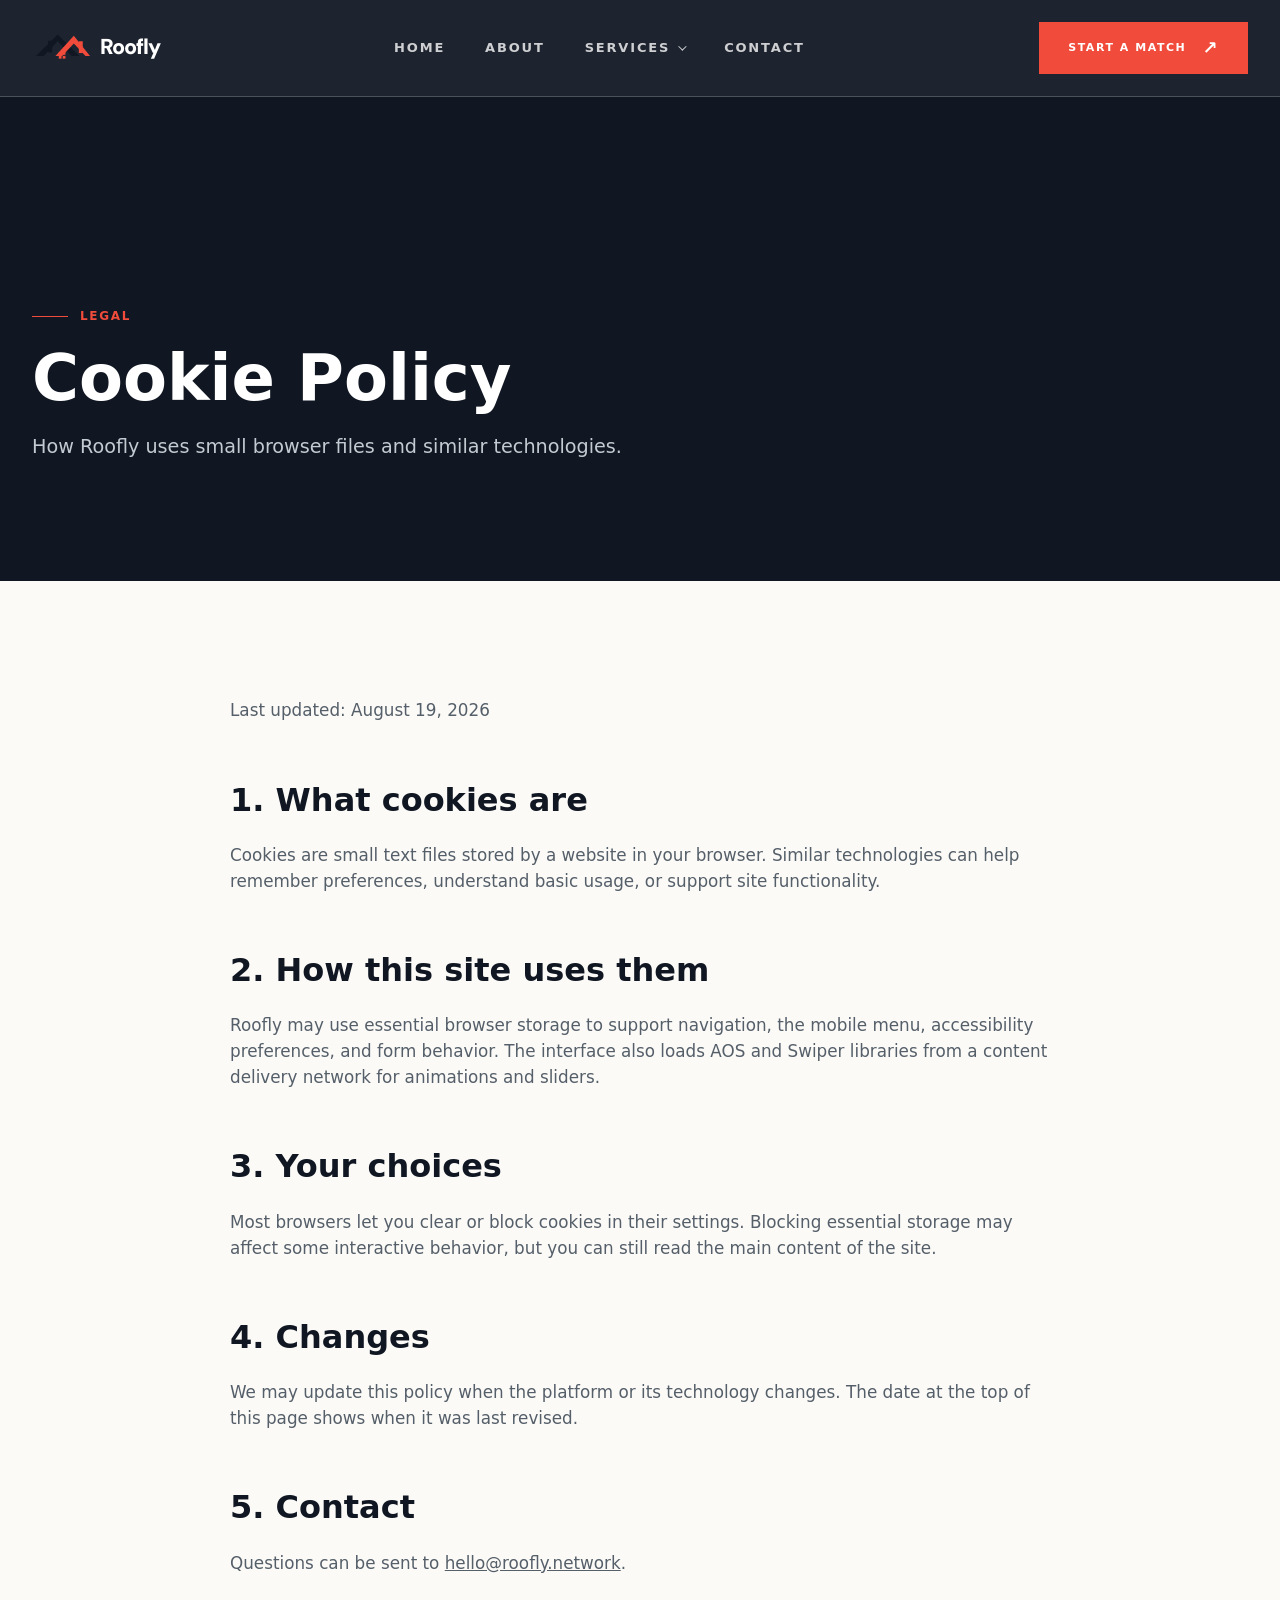
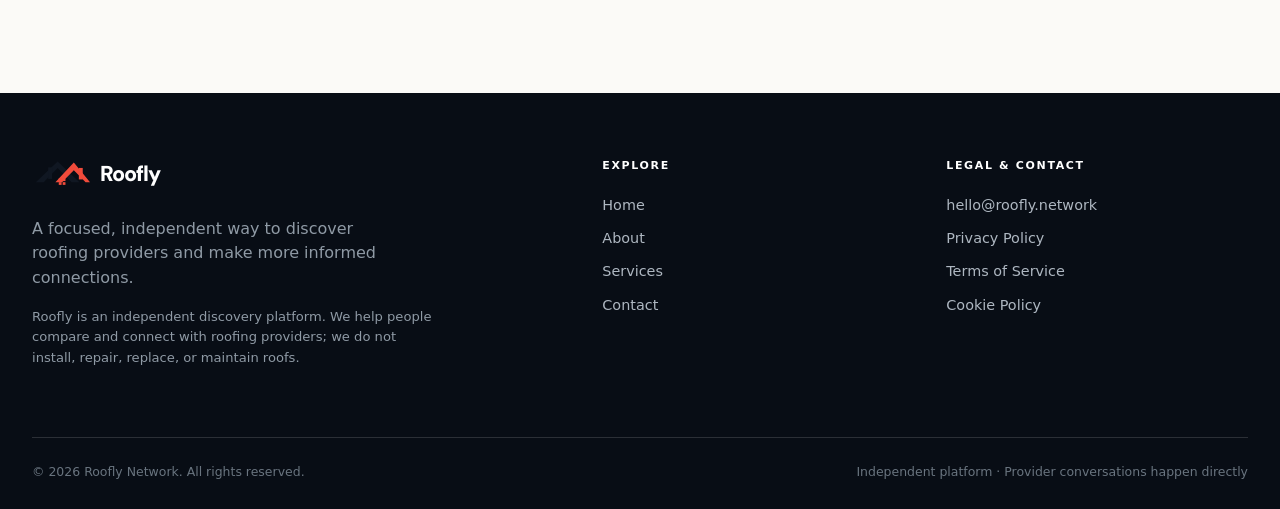
==== commit d4a88467: "!" ====
--- a/cookie-policy.html
+++ b/cookie-policy.html
@@ -1 +1 @@
-<!doctype html><html lang="en"><head><meta charset="utf-8"><meta name="viewport" content="width=device-width, initial-scale=1"><title>Cookie Policy — Roofly</title><meta name="description" content="Roofly cookie policy."><link rel="icon" href="assets/images/favicon.svg"><link rel="stylesheet" href="assets/css/styles.css"><link rel="preconnect" href="https://fonts.googleapis.com"><link href="https://fonts.googleapis.com/css2?family=DM+Sans:wght@400;500;700;800&display=swap" rel="stylesheet"></head><body><header class="site-header" style="position:absolute;top:0"><div class="container nav"><a class="brand" href="index.html"><img data-config-logo src="assets/images/logo-mark.svg" alt=""><span data-site-name>Roofly</span></a><nav class="nav__links"><a href="index.html">Home</a><a href="index.html#about">About</a><div class="nav__item nav__item--has-menu"><a class="nav__trigger" href="index.html#services" aria-haspopup="true" aria-expanded="false">Services</a><div class="nav-dropdown" role="menu" aria-label="Services navigation"><a href="roof-replacement.html" role="menuitem"><span>Roof replacement</span><small>Full refresh and planning</small></a><a href="roof-repair.html" role="menuitem"><span>Roof repair</span><small>Leaks, wear, and damage</small></a><a href="index.html#services" role="menuitem"><span>All services</span><small>Browse every roofing need</small></a></div></div><a href="index.html#contact">Contact</a></nav><a class="button button--coral nav__cta" href="index.html#contact">Start a match <span class="arrow">↗</span></a><button class="menu-toggle" aria-label="Open menu" aria-expanded="false">☰</button></div></header><main><section class="legal-hero"><div class="container"><div class="eyebrow">Legal</div><h1 class="h2" style="margin-top:22px">Cookie Policy</h1><p class="lede" style="margin-top:24px">How <span data-site-name>Roofly</span> uses small browser files and similar technologies.</p></div></section><article class="legal-content container"><p class="small">Last updated: August 19, 2026</p><h2>1. What cookies are</h2><p>Cookies are small text files stored by a website in your browser. Similar technologies can help remember preferences, understand basic usage, or support site functionality.</p><h2>2. How this site uses them</h2><p>Roofly may use essential browser storage to support navigation, the mobile menu, accessibility preferences, and form behavior. The interface also loads AOS and Swiper libraries from a content delivery network for animations and sliders.</p><h2>3. Your choices</h2><p>Most browsers let you clear or block cookies in their settings. Blocking essential storage may affect some interactive behavior, but you can still read the main content of the site.</p><h2>4. Changes</h2><p>We may update this policy when the platform or its technology changes. The date at the top of this page shows when it was last revised.</p><h2>5. Contact</h2><p>Questions can be sent to <a data-site-email href="mailto:hello@roofly.network" style="text-decoration:underline">hello@roofly.network</a>.</p></article></main><footer class="site-footer"><div class="container"><div class="footer-grid"><div><a class="brand" href="index.html"><img data-config-logo src="assets/images/logo-mark.svg" alt=""><span data-site-name>Roofly</span></a><p class="footer__about">A focused, independent way to discover roofing providers and make more informed connections.</p><p class="footer__disclaimer" data-disclaimer></p></div><div><h2 class="footer__title">Explore</h2><nav class="footer__links"><a href="index.html">Home</a><a href="index.html#about">About</a><a href="index.html#services">Services</a><a href="index.html#contact">Contact</a></nav></div><div><h2 class="footer__title">Legal & contact</h2><nav class="footer__links"><a data-site-email href="mailto:hello@roofly.network">hello@roofly.network</a><a href="privacy-policy.html">Privacy Policy</a><a href="terms-of-service.html">Terms of Service</a><a href="cookie-policy.html">Cookie Policy</a></nav></div></div><div class="footer-bottom"><span data-copyright></span><span>Independent platform · Provider conversations happen directly</span></div></div></footer><script src="config/config.js"></script><script src="assets/js/app.js"></script></body></html>
+<!doctype html><html lang="en"><head><meta charset="utf-8"><meta name="viewport" content="width=device-width, initial-scale=1"><title>Cookie Policy — Roofly</title><meta name="description" content="Roofly cookie policy."><link rel="icon" href="assets/images/favicon.svg"><link rel="stylesheet" href="assets/css/styles.css"><link rel="preconnect" href="https://fonts.googleapis.com"><link href="https://fonts.googleapis.com/css2?family=DM+Sans:wght@400;500;700;800&display=swap" rel="stylesheet"></head><body><header class="site-header"><div class="container nav"><a class="brand" href="index.html"><img data-config-logo src="assets/images/logo-mark.svg" alt=""><span data-site-name>Roofly</span></a><nav class="nav__links"><a href="index.html">Home</a><a href="index.html#about">About</a><div class="nav__item nav__item--has-menu"><a class="nav__trigger" href="index.html#services" aria-haspopup="true" aria-expanded="false">Services</a><div class="nav-dropdown" role="menu" aria-label="Services navigation"><a href="roof-replacement.html" role="menuitem"><span>Roof replacement</span><small>Full refresh and planning</small></a><a href="roof-repair.html" role="menuitem"><span>Roof repair</span><small>Leaks, wear, and damage</small></a><a href="index.html#services" role="menuitem"><span>All services</span><small>Browse every roofing need</small></a></div></div><a href="index.html#contact">Contact</a></nav><a class="button button--coral nav__cta" href="index.html#contact">Start a match <span class="arrow">↗</span></a><button class="menu-toggle" aria-label="Open menu" aria-expanded="false">☰</button></div></header><main><section class="legal-hero"><div class="container"><div class="eyebrow">Legal</div><h1 class="h2" style="margin-top:22px">Cookie Policy</h1><p class="lede" style="margin-top:24px">How <span data-site-name>Roofly</span> uses small browser files and similar technologies.</p></div></section><article class="legal-content container"><p class="small">Last updated: August 19, 2026</p><h2>1. What cookies are</h2><p>Cookies are small text files stored by a website in your browser. Similar technologies can help remember preferences, understand basic usage, or support site functionality.</p><h2>2. How this site uses them</h2><p>Roofly may use essential browser storage to support navigation, the mobile menu, accessibility preferences, and form behavior. The interface also loads AOS and Swiper libraries from a content delivery network for animations and sliders.</p><h2>3. Your choices</h2><p>Most browsers let you clear or block cookies in their settings. Blocking essential storage may affect some interactive behavior, but you can still read the main content of the site.</p><h2>4. Changes</h2><p>We may update this policy when the platform or its technology changes. The date at the top of this page shows when it was last revised.</p><h2>5. Contact</h2><p>Questions can be sent to <a data-site-email href="mailto:hello@roofly.network" style="text-decoration:underline">hello@roofly.network</a>.</p></article></main><footer class="site-footer"><div class="container"><div class="footer-grid"><div><a class="brand" href="index.html"><img data-config-logo src="assets/images/logo-mark.svg" alt=""><span data-site-name>Roofly</span></a><p class="footer__about">A focused, independent way to discover roofing providers and make more informed connections.</p><p class="footer__disclaimer" data-disclaimer></p></div><div><h2 class="footer__title">Explore</h2><nav class="footer__links"><a href="index.html">Home</a><a href="index.html#about">About</a><a href="index.html#services">Services</a><a href="index.html#contact">Contact</a></nav></div><div><h2 class="footer__title">Legal & contact</h2><nav class="footer__links"><a data-site-email href="mailto:hello@roofly.network">hello@roofly.network</a><a href="privacy-policy.html">Privacy Policy</a><a href="terms-of-service.html">Terms of Service</a><a href="cookie-policy.html">Cookie Policy</a></nav></div></div><div class="footer-bottom"><span data-copyright></span><span>Independent platform · Provider conversations happen directly</span></div></div></footer><script src="config/config.js"></script><script src="assets/js/app.js"></script></body></html>
--- a/assets/css/styles.css
+++ b/assets/css/styles.css
@@ -1 +1,95 @@
-:root{--ink:#101722;--ink-2:#192333;--coral:#f04b3b;--cream:#f4f0e9;--paper:#fbfaf7;--muted:#7c858e;--line:rgba(16,23,34,.17);--serif:Georgia,'Times New Roman',serif;--sans:Inter,ui-sans-serif,system-ui,-apple-system,BlinkMacSystemFont,'Segoe UI',sans-serif;--max:1240px}*{box-sizing:border-box}html{scroll-behavior:smooth}body{margin:0;background:var(--paper);color:var(--ink);font-family:var(--sans);font-size:16px;line-height:1.55}body.is-locked{overflow:hidden}a{color:inherit;text-decoration:none}button,input,select,textarea{font:inherit}button{cursor:pointer}img{display:block;max-width:100%}.container{width:min(calc(100% - 64px),var(--max));margin:0 auto}.eyebrow{display:flex;align-items:center;gap:12px;text-transform:uppercase;letter-spacing:.14em;font-size:12px;font-weight:700;color:var(--coral)}.eyebrow:before{content:'';display:block;width:36px;height:1px;background:currentColor}.section{padding:128px 0}.section--dark{background:var(--ink);color:#fff}.display{font-size:clamp(3.5rem,8vw,8.5rem);line-height:.88;letter-spacing:-.085em;margin:0;font-weight:800}.h2{font-size:clamp(2.75rem,5vw,6rem);line-height:.94;letter-spacing:-.07em;margin:0;font-weight:800}.h3{font-size:clamp(1.4rem,2.4vw,2.25rem);line-height:1.05;letter-spacing:-.045em;margin:0;font-weight:750}.lede{font-size:clamp(1.05rem,1.5vw,1.35rem);line-height:1.55;color:#c4cad1;max-width:620px}.small{font-size:.86rem;color:var(--muted)}.skip-link{position:fixed;left:16px;top:16px;z-index:1000;padding:10px 14px;background:var(--coral);color:#fff;transform:translateY(-150%)}.skip-link:focus{transform:translateY(0)}.topbar{background:linear-gradient(100deg,#23234a,#8f1432 68%,#c61919);color:#fff;font-size:12px;letter-spacing:.15em;text-transform:uppercase;padding:11px 0}.topbar__inner{display:flex;justify-content:space-between;gap:20px}.topbar__links{display:flex;gap:24px}.site-header{position:absolute;top:39px;left:0;width:100%;z-index:20;color:#fff;border-bottom:1px solid rgba(255,255,255,.2)}.site-header.is-scrolled{position:fixed;top:0;background:rgba(16,23,34,.94);backdrop-filter:blur(14px)}.nav{display:flex;align-items:center;justify-content:space-between;min-height:96px}.brand{display:flex;align-items:center;gap:10px;font-size:1.35rem;font-weight:850;letter-spacing:-.05em}.brand img{width:45px;height:36px;object-fit:contain}.nav__links{display:flex;align-items:center;gap:40px;font-size:13px;font-weight:750;letter-spacing:.14em;text-transform:uppercase}.nav__links>a,.nav__trigger{opacity:.78;position:relative}.nav__links>a:after,.nav__trigger:after{content:'';position:absolute;left:0;bottom:-10px;width:100%;height:2px;background:var(--coral);transform:scaleX(0);transform-origin:left;transition:transform .25s ease}.nav__links>a:hover,.nav__links>a.active,.nav__trigger:hover,.nav__trigger.active,.nav__item--has-menu:hover .nav__trigger,.nav__item--has-menu:focus-within .nav__trigger{opacity:1}.nav__links>a:hover:after,.nav__links>a.active:after,.nav__trigger:hover:after,.nav__trigger.active:after,.nav__item--has-menu:hover .nav__trigger:after,.nav__item--has-menu:focus-within .nav__trigger:after{transform:scaleX(1)}.nav__item{position:relative;display:flex;align-items:center}.nav__trigger{display:inline-flex;align-items:center;gap:8px}.nav__trigger:before{content:'';order:2;width:5px;height:5px;border-right:1px solid currentColor;border-bottom:1px solid currentColor;transform:rotate(45deg) translateY(-2px);transition:transform .2s ease}.nav__item--has-menu:hover .nav__trigger:before,.nav__item--has-menu:focus-within .nav__trigger:before{transform:rotate(225deg) translate(-1px,-1px)}.nav-dropdown{position:absolute;top:calc(100% + 22px);left:50%;z-index:30;width:280px;padding:10px;background:rgba(251,250,247,.98);color:var(--ink);border:1px solid rgba(16,23,34,.14);box-shadow:0 24px 60px rgba(4,10,20,.22);opacity:0;visibility:hidden;pointer-events:none;transform:translate(-50%,10px);transition:opacity .2s ease,transform .2s ease,visibility .2s ease;text-transform:none;letter-spacing:0}.nav-dropdown:before{content:'';position:absolute;left:0;right:0;top:-24px;height:24px}.nav-dropdown a{display:grid;gap:2px;padding:13px 14px;opacity:1;transition:background .18s ease,color .18s ease}.nav-dropdown a:after{display:none}.nav-dropdown a:hover,.nav-dropdown a.active{background:var(--ink);color:#fff}.nav-dropdown span{font-size:13px;font-weight:800;letter-spacing:.02em}.nav-dropdown small{font-size:12px;color:var(--muted);font-weight:500}.nav-dropdown a:hover small,.nav-dropdown a.active small{color:#c9d0d8}.nav__item--has-menu:hover .nav-dropdown,.nav__item--has-menu:focus-within .nav-dropdown,.nav__item--has-menu.is-open .nav-dropdown{opacity:1;visibility:visible;pointer-events:auto;transform:translate(-50%,0)}.button{display:inline-flex;align-items:center;justify-content:center;gap:16px;min-height:52px;padding:0 28px;border:1px solid transparent;border-radius:0;text-transform:uppercase;letter-spacing:.14em;font-size:11px;font-weight:800;transition:transform .25s ease,background .25s ease,color .25s ease,border-color .25s ease}.button:hover{transform:translateY(-3px)}.button--coral{background:var(--coral);color:#fff}.button--light{background:#fff;color:var(--ink)}.button--outline{border-color:rgba(255,255,255,.7);color:#fff;background:transparent}.button--outline-dark{border-color:var(--ink);color:var(--ink);background:transparent}.arrow{font-size:18px;line-height:1}.menu-toggle{display:none;background:none;border:0;color:#fff;font-size:24px}.hero{position:relative;min-height:830px;display:flex;align-items:center;overflow:hidden;background:var(--ink);color:#fff}.hero__media{position:absolute;inset:0;background-image:linear-gradient(90deg,rgba(7,13,24,.88) 0%,rgba(7,13,24,.66) 42%,rgba(7,13,24,.2) 100%),url('../images/hero-roof.png');background-size:cover;background-position:center}.hero__content{position:relative;z-index:1;padding:170px 0 120px}.hero__content .eyebrow{color:#d7dce0;margin-bottom:28px}.hero__title{max-width:950px}.hero__title em{font-family:var(--serif);font-weight:400;letter-spacing:-.08em}.hero__bottom{display:flex;align-items:end;justify-content:space-between;gap:40px;margin-top:54px}.hero__aside{max-width:430px}.hero__stamp{display:grid;place-items:center;width:132px;height:132px;border:1px solid rgba(255,255,255,.45);border-radius:50%;font-size:11px;text-transform:uppercase;letter-spacing:.15em;text-align:center;transform:rotate(-12deg)}.hero__scroll{position:absolute;bottom:34px;right:32px;writing-mode:vertical-rl;text-transform:uppercase;letter-spacing:.2em;font-size:10px;color:#c4cad1}.hero__scroll:after{content:'';display:block;width:1px;height:64px;background:var(--coral);margin-top:14px}.marquee{overflow:hidden;background:var(--coral);color:#fff;white-space:nowrap;padding:15px 0}.marquee__track{display:inline-flex;min-width:max-content;gap:50px;animation:marquee 28s linear infinite;text-transform:uppercase;font-size:12px;font-weight:800;letter-spacing:.2em}.marquee__track span:after{content:'✦';margin-left:50px}@keyframes marquee{to{transform:translateX(-50%)}}.section-intro{display:flex;justify-content:space-between;align-items:end;gap:50px;margin-bottom:56px}.section-intro p{max-width:450px;margin:0;color:var(--muted)}.services-grid{display:grid;grid-template-columns:repeat(3,1fr);gap:18px}.service-card{position:relative;min-height:460px;overflow:hidden;background:var(--ink);color:#fff}.service-card img{width:100%;height:100%;position:absolute;inset:0;object-fit:cover;opacity:.58;transition:transform .6s ease,opacity .6s ease}.service-card:after{content:'';position:absolute;inset:0;background:linear-gradient(180deg,transparent 22%,rgba(9,15,25,.92) 100%)}.service-card__content{position:absolute;z-index:1;inset:auto 28px 28px}.service-card__number{font-size:12px;letter-spacing:.18em;color:#c4cad1}.service-card h3{margin:10px 0 14px;font-size:2rem;letter-spacing:-.06em}.service-card p{margin:0;color:#c4cad1;max-width:300px}.service-card:hover img{transform:scale(1.07);opacity:.82}.service-card__link{display:inline-block;margin-top:22px;color:#fff;font-size:12px;letter-spacing:.13em;text-transform:uppercase}.split{display:grid;grid-template-columns:1fr 1fr;gap:100px;align-items:center}.about-copy{max-width:620px}.about-copy p{font-size:clamp(1.15rem,2vw,1.65rem);line-height:1.45;margin:25px 0;color:#343d46}.about-copy p:first-of-type:first-letter{font-family:var(--serif);font-size:5rem;float:left;line-height:.8;padding:.1em .12em 0 0;color:var(--coral)}.image-frame{position:relative}.image-frame img{width:100%;height:590px;object-fit:cover}.image-frame:before{content:'';position:absolute;inset:-20px 20px 20px -20px;border:1px solid var(--coral);z-index:-1}.image-caption{position:absolute;bottom:20px;left:20px;right:20px;padding:20px;background:rgba(16,23,34,.8);color:#fff;display:flex;justify-content:space-between;gap:20px;align-items:end}.image-caption span{font-size:12px;text-transform:uppercase;letter-spacing:.16em}.finder{display:grid;grid-template-columns:.78fr 1.22fr;min-height:660px}.finder__intro{padding:78px;background:#0b1019;color:#fff;border-radius:0 0 42px 0}.finder__intro .h2{margin:28px 0}.finder__intro p{color:#abb3bc;max-width:420px}.finder__steps{position:relative;padding:78px 7%;display:grid;grid-template-columns:repeat(3,1fr);align-items:start;gap:28px;background:linear-gradient(rgba(13,26,45,.75),rgba(13,26,45,.87)),url('../images/hero-roof.png') center/cover;color:#fff}.finder__steps:before{content:'';position:absolute;left:10%;right:10%;top:160px;height:1px;background:rgba(255,255,255,.32)}.step{position:relative;z-index:1;text-align:center}.step__icon{display:grid;place-items:center;width:108px;height:108px;margin:0 auto 64px;border-radius:50%;background:#fff;color:var(--ink);font-size:28px}.step__number{position:absolute;top:-10px;right:calc(50% - 66px);display:grid;place-items:center;width:38px;height:38px;border-radius:50%;background:var(--coral);color:#fff;font-weight:800;font-size:12px}.step h3{font-size:1.1rem;margin:0 0 13px}.step p{font-size:.9rem;color:#b9c1c9;margin:0}.swiper{overflow:visible}.providers{background:var(--cream)}.provider-card{display:grid;grid-template-columns:1fr 1.2fr;gap:0;background:#fff;min-height:460px}.provider-card__copy{padding:56px}.provider-card__copy h3{margin:18px 0}.provider-card__copy p{color:#5b636c}.provider-card__media{min-height:460px;overflow:hidden}.provider-card__media img{width:100%;height:100%;object-fit:cover;transition:transform .6s ease}.provider-card:hover .provider-card__media img{transform:scale(1.04)}.swiper-pagination{position:static;margin-top:26px;text-align:left}.swiper-pagination-bullet{width:34px;height:2px;border-radius:0;background:var(--ink);opacity:.2}.swiper-pagination-bullet-active{opacity:1;background:var(--coral)}.faq{display:grid;grid-template-columns:.8fr 1.2fr;gap:90px}.accordion{border-top:1px solid var(--line)}.accordion__item{border-bottom:1px solid var(--line)}.accordion__button{width:100%;display:flex;justify-content:space-between;align-items:center;gap:24px;padding:24px 0;background:none;border:0;color:var(--ink);text-align:left;font-size:1.2rem;font-weight:750}.accordion__plus{font-size:24px;color:var(--coral);transition:transform .25s ease}.accordion__panel{display:grid;grid-template-rows:0fr;transition:grid-template-rows .35s ease}.accordion__panel>div{overflow:hidden}.accordion__panel p{margin:0 0 24px;color:var(--muted);max-width:650px}.accordion__item.is-open .accordion__panel{grid-template-rows:1fr}.accordion__item.is-open .accordion__plus{transform:rotate(45deg)}.parallax{min-height:540px;display:grid;place-items:center;text-align:center;color:#fff;background:linear-gradient(rgba(12,19,32,.62),rgba(12,19,32,.62)),url('../images/parallax-tiles.png') center/cover fixed}.parallax .h2{max-width:900px}.contact{background:var(--ink);color:#fff}.contact-grid{display:grid;grid-template-columns:.8fr 1.2fr;gap:100px}.contact h2{margin:24px 0}.contact__copy p{color:#aeb7c1;max-width:420px}.contact__email{display:inline-block;margin-top:28px;color:#fff;border-bottom:1px solid var(--coral);font-size:1.3rem}.contact-form{display:grid;grid-template-columns:1fr 1fr;gap:18px}.field{display:flex;flex-direction:column;gap:7px}.field--full{grid-column:1/-1}.field label{font-size:11px;text-transform:uppercase;letter-spacing:.14em;color:#b9c1c9}.field input,.field select,.field textarea{width:100%;border:1px solid rgba(255,255,255,.25);background:rgba(255,255,255,.06);border-radius:0;color:#fff;padding:15px 16px;outline:0;transition:border-color .2s ease,background .2s ease}.field input:focus,.field select:focus,.field textarea:focus{border-color:var(--coral);background:rgba(255,255,255,.1)}.field select option{color:var(--ink)}.field textarea{min-height:150px;resize:vertical}.consent{display:flex;align-items:flex-start;gap:10px;grid-column:1/-1;color:#aeb7c1;font-size:.86rem}.consent input{margin-top:5px;accent-color:var(--coral)}.form-actions{grid-column:1/-1;display:flex;align-items:center;gap:20px;margin-top:4px}.form-status{font-size:.9rem;color:#aeb7c1}.form-status.success{color:#8ee2ae}.form-status.error{color:#ff9a8e}.honeypot{position:absolute;left:-10000px;opacity:0}.site-footer{background:#080d15;color:#fff;padding:64px 0 28px}.footer-grid{display:grid;grid-template-columns:1.3fr .7fr .8fr;gap:80px;padding-bottom:56px;border-bottom:1px solid rgba(255,255,255,.14)}.footer-grid .brand{margin-bottom:24px}.footer__about{max-width:380px;color:#8f9aa5}.footer__title{font-size:11px;text-transform:uppercase;letter-spacing:.15em;color:#fff;margin:0 0 20px}.footer__links{display:grid;gap:11px;color:#aeb7c1;font-size:.9rem}.footer__links a:hover{color:#fff}.footer__disclaimer{font-size:.82rem;color:#8f9aa5;max-width:400px}.footer-bottom{display:flex;justify-content:space-between;gap:24px;padding-top:24px;color:#69747f;font-size:.78rem}.legal-hero{padding:210px 0 100px;background:var(--ink);color:#fff}.legal-content{max-width:820px;padding:100px 0}.legal-content h2{margin:52px 0 16px;font-size:2rem}.legal-content p,.legal-content li{color:#555f69;font-size:1.05rem}.legal-content ul{padding-left:22px}.service-hero{min-height:660px;background:linear-gradient(90deg,rgba(7,13,24,.88),rgba(7,13,24,.25)),url('../images/hero-roof.png') center/cover;color:#fff;display:flex;align-items:end;padding:180px 0 90px}.service-hero .h2{max-width:830px}.service-content{padding:110px 0}.service-detail{display:grid;grid-template-columns:.7fr 1.3fr;gap:100px}.service-detail__body p{font-size:1.2rem;color:#56606b;max-width:760px}.service-detail__list{margin:34px 0 0;padding:0;list-style:none;border-top:1px solid var(--line)}.service-detail__list li{display:flex;justify-content:space-between;gap:20px;padding:18px 0;border-bottom:1px solid var(--line);font-weight:700}.service-detail__list span{color:var(--coral)}.reveal{opacity:0;transform:translateY(20px);transition:opacity .7s ease,transform .7s ease}.reveal.is-visible{opacity:1;transform:none}@media (max-width:900px){.container{width:min(calc(100% - 40px),var(--max))}.section{padding:88px 0}.topbar{display:none}.site-header{top:0}.nav{min-height:78px}.nav__links{display:none;position:absolute;top:78px;left:0;right:0;padding:20px;background:var(--ink);flex-direction:column;align-items:flex-start;gap:18px}.nav__links.is-open{display:flex}.nav__item{display:block;width:100%}.nav__trigger{width:max-content}.nav-dropdown{position:static;width:100%;margin:10px 0 0;padding:6px;background:rgba(255,255,255,.06);color:#fff;border-color:rgba(255,255,255,.12);box-shadow:none;opacity:1;visibility:visible;pointer-events:auto;transform:none}.nav-dropdown:before{display:none}.nav-dropdown a{padding:11px 12px;color:#fff}.nav-dropdown a:hover,.nav-dropdown a.active{background:rgba(255,255,255,.12)}.nav-dropdown small{color:#aeb7c1}.nav__item--has-menu:hover .nav-dropdown,.nav__item--has-menu:focus-within .nav-dropdown,.nav__item--has-menu.is-open .nav-dropdown{transform:none}.nav__cta{display:none}.menu-toggle{display:block}.hero{min-height:720px}.hero__content{padding:130px 0 90px}.hero__bottom{align-items:start;flex-direction:column}.hero__stamp{width:90px;height:90px;font-size:9px}.services-grid,.split,.faq,.contact-grid,.finder,.service-detail{grid-template-columns:1fr;gap:48px}.image-frame img{height:440px}.finder__intro{padding:56px 30px}.finder__steps{padding:56px 20px;grid-template-columns:1fr;gap:38px}.finder__steps:before{left:50%;top:130px;bottom:130px;width:1px;height:auto}.step__icon{margin-bottom:22px}.provider-card{grid-template-columns:1fr}.provider-card__media{min-height:320px;order:-1}.contact-grid{gap:50px}.footer-grid{grid-template-columns:1fr 1fr;gap:40px}.footer-grid>div:first-child{grid-column:1/-1}.footer-bottom{flex-direction:column}.parallax{background-attachment:scroll;min-height:440px}}@media (max-width:560px){.container{width:min(calc(100% - 32px),var(--max))}.hero__title{font-size:3.55rem}.section-intro{display:block}.section-intro p{margin-top:18px}.services-grid{gap:12px}.service-card{min-height:390px}.contact-form{grid-template-columns:1fr}.field--full,.consent,.form-actions{grid-column:auto}.footer-grid{grid-template-columns:1fr}.footer-grid>div:first-child{grid-column:auto}.display{font-size:3.7rem}}
+:root{--ink:#101722;--ink-2:#192333;--coral:#f04b3b;--cream:#f4f0e9;--paper:#fbfaf7;--muted:#7c858e;--line:rgba(16,23,34,.17);--serif:Georgia,'Times New Roman',serif;--sans:Inter,ui-sans-serif,system-ui,-apple-system,BlinkMacSystemFont,'Segoe UI',sans-serif;--max:1240px}*{box-sizing:border-box}html{scroll-behavior:smooth;overflow-x:hidden;overflow-x:clip}body{margin:0;max-width:100%;overflow-x:hidden;overflow-x:clip;background:var(--paper);color:var(--ink);font-family:var(--sans);font-size:16px;line-height:1.55}body.is-locked{overflow:hidden}a{color:inherit;text-decoration:none}button,input,select,textarea{font:inherit}button{cursor:pointer}img{display:block;max-width:100%}.container{width:min(calc(100% - 64px),var(--max));margin:0 auto}.eyebrow{display:flex;align-items:center;gap:12px;text-transform:uppercase;letter-spacing:.14em;font-size:12px;font-weight:700;color:var(--coral)}.eyebrow:before{content:'';display:block;width:36px;height:1px;background:currentColor}.section{padding:128px 0}.section--dark{background:var(--ink);color:#fff}.display{font-size:clamp(3.5rem,8vw,8.5rem);line-height:.88;letter-spacing:0;margin:0;font-weight:700}.h2{font-size:clamp(2.75rem,5vw,6rem);line-height:.94;letter-spacing:0;margin:0;font-weight:700}.h3{font-size:clamp(1.4rem,2.4vw,2.25rem);line-height:1.05;letter-spacing:-.045em;margin:0;font-weight:750}.lede{font-size:clamp(1.05rem,1.5vw,1.35rem);line-height:1.55;color:#c4cad1;max-width:620px}.small{font-size:.86rem;color:var(--muted)}.skip-link{position:fixed;left:16px;top:16px;z-index:1000;padding:10px 14px;background:var(--coral);color:#fff;transform:translateY(-150%)}.skip-link:focus{transform:translateY(0)}.topbar{background:linear-gradient(100deg,#23234a,#8f1432 68%,#c61919);color:#fff;font-size:12px;letter-spacing:.15em;text-transform:uppercase;padding:11px 0}.topbar__inner{display:flex;justify-content:space-between;gap:20px}.topbar__links{display:flex;gap:24px}.site-header{position:sticky;top:0;left:0;width:100%;z-index:20;color:#fff;background:rgba(16,23,34,.94);border-bottom:1px solid rgba(255,255,255,.2);backdrop-filter:blur(14px)}.site-header.is-scrolled{background:rgba(16,23,34,.97)}.nav{display:flex;align-items:center;justify-content:space-between;min-height:96px}.brand{display:flex;align-items:center;gap:10px;font-size:1.35rem;font-weight:850;letter-spacing:-.05em}.brand img{width:45px;height:36px;object-fit:contain}.nav__links{display:flex;align-items:center;gap:40px;font-size:13px;font-weight:750;letter-spacing:.14em;text-transform:uppercase}.nav__links>a,.nav__trigger{opacity:.78;position:relative}.nav__links>a:after,.nav__trigger:after{content:'';position:absolute;left:0;bottom:-10px;width:100%;height:2px;background:var(--coral);transform:scaleX(0);transform-origin:left;transition:transform .25s ease}.nav__links>a:hover,.nav__links>a.active,.nav__trigger:hover,.nav__trigger.active,.nav__item--has-menu:hover .nav__trigger,.nav__item--has-menu:focus-within .nav__trigger{opacity:1}.nav__links>a:hover:after,.nav__links>a.active:after,.nav__trigger:hover:after,.nav__trigger.active:after,.nav__item--has-menu:hover .nav__trigger:after,.nav__item--has-menu:focus-within .nav__trigger:after{transform:scaleX(1)}.nav__item{position:relative;display:flex;align-items:center}.nav__trigger{display:inline-flex;align-items:center;gap:8px}.nav__trigger:before{content:'';order:2;width:5px;height:5px;border-right:1px solid currentColor;border-bottom:1px solid currentColor;transform:rotate(45deg) translateY(-2px);transition:transform .2s ease}.nav__item--has-menu:hover .nav__trigger:before,.nav__item--has-menu:focus-within .nav__trigger:before{transform:rotate(225deg) translate(-1px,-1px)}.nav-dropdown{position:absolute;top:calc(100% + 22px);left:50%;z-index:30;width:280px;padding:10px;background:rgba(251,250,247,.98);color:var(--ink);border:1px solid rgba(16,23,34,.14);box-shadow:0 24px 60px rgba(4,10,20,.22);opacity:0;visibility:hidden;pointer-events:none;transform:translate(-50%,10px);transition:opacity .2s ease,transform .2s ease,visibility .2s ease;text-transform:none;letter-spacing:0}.nav-dropdown:before{content:'';position:absolute;left:0;right:0;top:-24px;height:24px}.nav-dropdown a{display:grid;gap:2px;padding:13px 14px;opacity:1;transition:background .18s ease,color .18s ease}.nav-dropdown a:after{display:none}.nav-dropdown a:hover,.nav-dropdown a.active{background:var(--ink);color:#fff}.nav-dropdown span{font-size:13px;font-weight:800;letter-spacing:.02em}.nav-dropdown small{font-size:12px;color:var(--muted);font-weight:500}.nav-dropdown a:hover small,.nav-dropdown a.active small{color:#c9d0d8}.nav__item--has-menu:hover .nav-dropdown,.nav__item--has-menu:focus-within .nav-dropdown,.nav__item--has-menu.is-open .nav-dropdown{opacity:1;visibility:visible;pointer-events:auto;transform:translate(-50%,0)}.button{display:inline-flex;align-items:center;justify-content:center;gap:16px;min-height:52px;padding:0 28px;border:1px solid transparent;border-radius:0;text-transform:uppercase;letter-spacing:.14em;font-size:11px;font-weight:800;transition:transform .25s ease,background .25s ease,color .25s ease,border-color .25s ease}.button:hover{transform:translateY(-3px)}.button--coral{background:var(--coral);color:#fff}.button--light{background:#fff;color:var(--ink)}.button--outline{border-color:rgba(255,255,255,.7);color:#fff;background:transparent}.button--outline-dark{border-color:var(--ink);color:var(--ink);background:transparent}.arrow{font-size:18px;line-height:1}.menu-toggle{display:none;background:none;border:0;color:#fff;font-size:24px}.hero{position:relative;min-height:830px;display:flex;align-items:center;overflow:hidden;background:var(--ink);color:#fff}.hero__media{position:absolute;inset:0;background-image:linear-gradient(90deg,rgba(7,13,24,.88) 0%,rgba(7,13,24,.66) 42%,rgba(7,13,24,.2) 100%),url('../images/hero-roof.png');background-size:cover;background-position:center}.hero__content{position:relative;z-index:1;padding:170px 0 120px}.hero__content .eyebrow{color:#d7dce0;margin-bottom:28px}.hero__title{max-width:950px}.hero__title em{font-family:var(--serif);font-weight:400;letter-spacing:0}.hero__bottom{display:flex;align-items:end;justify-content:space-between;gap:40px;margin-top:54px}.hero__aside{max-width:430px}.hero__stamp{display:grid;place-items:center;width:132px;height:132px;border:1px solid rgba(255,255,255,.45);border-radius:50%;font-size:11px;text-transform:uppercase;letter-spacing:.15em;text-align:center;transform:rotate(-12deg)}.hero__scroll{position:absolute;bottom:34px;right:32px;writing-mode:vertical-rl;text-transform:uppercase;letter-spacing:.2em;font-size:10px;color:#c4cad1}.hero__scroll:after{content:'';display:block;width:1px;height:64px;background:var(--coral);margin-top:14px}.marquee{overflow:hidden;contain:paint;background:var(--coral);color:#fff;white-space:nowrap;padding:15px 0}.marquee__track{display:flex;width:max-content;animation:marquee 28s linear infinite;text-transform:uppercase;font-size:12px;font-weight:800;letter-spacing:.2em}.marquee__group{display:flex;align-items:center;gap:50px;padding-right:50px}.marquee__group span:after{content:'✦';margin-left:50px}@keyframes marquee{from{transform:translateX(0)}to{transform:translateX(-50%)}}.section-intro{display:flex;justify-content:space-between;align-items:end;gap:50px;margin-bottom:56px}.section-intro p{max-width:450px;margin:0;color:var(--muted)}.services-grid{display:grid;grid-template-columns:repeat(3,1fr);gap:18px}.service-card{position:relative;min-height:460px;overflow:hidden;background:var(--ink);color:#fff}.service-card img{width:100%;height:100%;position:absolute;inset:0;object-fit:cover;opacity:.58;transition:transform .6s ease,opacity .6s ease}.service-card:after{content:'';position:absolute;inset:0;background:linear-gradient(180deg,transparent 22%,rgba(9,15,25,.92) 100%)}.service-card__content{position:absolute;z-index:1;inset:auto 28px 28px}.service-card__number{font-size:12px;letter-spacing:.18em;color:#c4cad1}.service-card h3{margin:10px 0 14px;font-size:2rem;letter-spacing:-.06em}.service-card p{margin:0;color:#c4cad1;max-width:300px}.service-card:hover img{transform:scale(1.07);opacity:.82}.service-card__link{display:inline-block;margin-top:22px;color:#fff;font-size:12px;letter-spacing:.13em;text-transform:uppercase}.split{display:grid;grid-template-columns:1fr 1fr;gap:100px;align-items:center}.about-copy{max-width:620px}.about-copy p{font-size:clamp(1.15rem,2vw,1.65rem);line-height:1.45;margin:25px 0;color:#343d46}.about-copy p:first-of-type:first-letter{font-family:var(--serif);font-size:5rem;float:left;line-height:.8;padding:.1em .12em 0 0;color:var(--coral)}.image-frame{position:relative}.image-frame img{width:100%;height:590px;object-fit:cover}.image-frame:before{content:'';position:absolute;inset:-20px 20px 20px -20px;border:1px solid var(--coral);z-index:-1}.image-caption{position:absolute;bottom:20px;left:20px;right:20px;padding:20px;background:rgba(16,23,34,.8);color:#fff;display:flex;justify-content:space-between;gap:20px;align-items:end}.image-caption span{font-size:12px;text-transform:uppercase;letter-spacing:.16em}.finder{display:grid;grid-template-columns:.78fr 1.22fr;min-height:660px}.finder__intro{padding:78px;background:#0b1019;color:#fff;border-radius:0 0 42px 0}.finder__intro .h2{margin:28px 0}.finder__intro p{color:#abb3bc;max-width:420px}.finder__steps{position:relative;padding:78px 7%;display:grid;grid-template-columns:repeat(3,1fr);align-items:start;gap:28px;background:linear-gradient(rgba(13,26,45,.75),rgba(13,26,45,.87)),url('../images/hero-roof.png') center/cover;color:#fff}.finder__steps:before{content:'';position:absolute;left:10%;right:10%;top:160px;height:1px;background:rgba(255,255,255,.32)}.step{position:relative;z-index:1;text-align:center}.step__icon{display:grid;place-items:center;width:108px;height:108px;margin:0 auto 64px;border-radius:50%;background:#fff;color:var(--ink);font-size:28px}.step__number{position:absolute;top:-10px;right:calc(50% - 66px);display:grid;place-items:center;width:38px;height:38px;border-radius:50%;background:var(--coral);color:#fff;font-weight:800;font-size:12px}.step h3{font-size:1.1rem;margin:0 0 13px}.step p{font-size:.9rem;color:#b9c1c9;margin:0}.swiper{overflow:hidden}.providers{background:var(--cream)}.provider-card{display:grid;grid-template-columns:minmax(0,1fr) minmax(0,1.2fr);gap:0;background:#fff;height:460px;min-height:460px;overflow:hidden}.provider-swiper .swiper-wrapper{align-items:stretch}.provider-swiper .swiper-slide.provider-card{height:460px;min-height:460px}.provider-card__copy{padding:56px;min-width:0;overflow:hidden}.provider-card__copy h3{margin:18px 0}.provider-card__copy p{color:#5b636c}.provider-card__media{height:100%;min-height:0;overflow:hidden}.provider-card__media img{display:block;width:100%;height:100%;object-fit:cover;object-position:center;transition:transform .6s ease}.provider-card:hover .provider-card__media img{transform:scale(1.04)}.swiper-pagination{position:static;margin-top:26px;text-align:left}.swiper-pagination-bullet{width:34px;height:2px;border-radius:0;background:var(--ink);opacity:.2}.swiper-pagination-bullet-active{opacity:1;background:var(--coral)}.faq{display:grid;grid-template-columns:.8fr 1.2fr;gap:90px}.accordion{border-top:1px solid var(--line)}.accordion__item{border-bottom:1px solid var(--line)}.accordion__button{width:100%;display:flex;justify-content:space-between;align-items:center;gap:24px;padding:24px 0;background:none;border:0;color:var(--ink);text-align:left;font-size:1.2rem;font-weight:750}.accordion__plus{font-size:24px;color:var(--coral);transition:transform .25s ease}.accordion__panel{display:grid;grid-template-rows:0fr;transition:grid-template-rows .35s ease}.accordion__panel>div{overflow:hidden}.accordion__panel p{margin:0 0 24px;color:var(--muted);max-width:650px}.accordion__item.is-open .accordion__panel{grid-template-rows:1fr}.accordion__item.is-open .accordion__plus{transform:rotate(45deg)}.parallax{min-height:540px;display:grid;place-items:center;text-align:center;color:#fff;background:linear-gradient(rgba(12,19,32,.62),rgba(12,19,32,.62)),url('../images/parallax-tiles.png') center/cover fixed}.parallax .h2{max-width:900px}.contact{background:var(--ink);color:#fff}.contact-grid{display:grid;grid-template-columns:.8fr 1.2fr;gap:100px}.contact h2{margin:24px 0}.contact__copy p{color:#aeb7c1;max-width:420px}.contact__email{display:inline-block;margin-top:28px;color:#fff;border-bottom:1px solid var(--coral);font-size:1.3rem}.contact-form{display:grid;grid-template-columns:1fr 1fr;gap:18px}.field{display:flex;flex-direction:column;gap:7px}.field--full{grid-column:1/-1}.field label{font-size:11px;text-transform:uppercase;letter-spacing:.14em;color:#b9c1c9}.field input,.field select,.field textarea{width:100%;border:1px solid rgba(255,255,255,.25);background:rgba(255,255,255,.06);border-radius:0;color:#fff;padding:15px 16px;outline:0;transition:border-color .2s ease,background .2s ease}.field input:focus,.field select:focus,.field textarea:focus{border-color:var(--coral);background:rgba(255,255,255,.1)}.field select option{color:var(--ink)}.field textarea{min-height:150px;resize:vertical}.consent{display:flex;align-items:flex-start;gap:10px;grid-column:1/-1;color:#aeb7c1;font-size:.86rem}.consent input{margin-top:5px;accent-color:var(--coral)}.form-actions{grid-column:1/-1;display:flex;align-items:center;gap:20px;margin-top:4px}.form-status{font-size:.9rem;color:#aeb7c1}.form-status.success{color:#8ee2ae}.form-status.error{color:#ff9a8e}.honeypot{position:absolute;left:-10000px;opacity:0}.site-footer{background:#080d15;color:#fff;padding:64px 0 28px}.footer-grid{display:grid;grid-template-columns:1.3fr .7fr .8fr;gap:80px;padding-bottom:56px;border-bottom:1px solid rgba(255,255,255,.14)}.footer-grid .brand{margin-bottom:24px}.footer__about{max-width:380px;color:#8f9aa5}.footer__title{font-size:11px;text-transform:uppercase;letter-spacing:.15em;color:#fff;margin:0 0 20px}.footer__links{display:grid;gap:11px;color:#aeb7c1;font-size:.9rem}.footer__links a:hover{color:#fff}.footer__disclaimer{font-size:.82rem;color:#8f9aa5;max-width:400px}.footer-bottom{display:flex;justify-content:space-between;gap:24px;padding-top:24px;color:#69747f;font-size:.78rem}.legal-hero{padding:210px 0 100px;background:var(--ink);color:#fff}.legal-content{max-width:820px;padding:100px 0}.legal-content h2{margin:52px 0 16px;font-size:2rem}.legal-content p,.legal-content li{color:#555f69;font-size:1.05rem}.legal-content ul{padding-left:22px}.service-hero{min-height:660px;background:linear-gradient(90deg,rgba(7,13,24,.88),rgba(7,13,24,.25)),url('../images/hero-roof.png') center/cover;color:#fff;display:flex;align-items:end;padding:180px 0 90px}.service-hero .h2{max-width:830px}.service-content{padding:110px 0}.service-detail{display:grid;grid-template-columns:.7fr 1.3fr;gap:100px}.service-detail__body p{font-size:1.2rem;color:#56606b;max-width:760px}.service-detail__list{margin:34px 0 0;padding:0;list-style:none;border-top:1px solid var(--line)}.service-detail__list li{display:flex;justify-content:space-between;gap:20px;padding:18px 0;border-bottom:1px solid var(--line);font-weight:700}.service-detail__list span{color:var(--coral)}.reveal{opacity:0;transform:translateY(20px);transition:opacity .7s ease,transform .7s ease}.reveal.is-visible{opacity:1;transform:none}@media (max-width:900px){.container{width:min(calc(100% - 40px),var(--max))}.section{padding:88px 0}.topbar{display:none}.site-header{top:0}.nav{min-height:78px}.nav__links{display:none;position:absolute;top:78px;left:0;right:0;padding:20px;background:var(--ink);flex-direction:column;align-items:flex-start;gap:18px}.nav__links.is-open{display:flex}.nav__item{display:block;width:100%}.nav__trigger{width:max-content}.nav-dropdown{position:static;width:100%;margin:10px 0 0;padding:6px;background:rgba(255,255,255,.06);color:#fff;border-color:rgba(255,255,255,.12);box-shadow:none;opacity:1;visibility:visible;pointer-events:auto;transform:none}.nav-dropdown:before{display:none}.nav-dropdown a{padding:11px 12px;color:#fff}.nav-dropdown a:hover,.nav-dropdown a.active{background:rgba(255,255,255,.12)}.nav-dropdown small{color:#aeb7c1}.nav__item--has-menu:hover .nav-dropdown,.nav__item--has-menu:focus-within .nav-dropdown,.nav__item--has-menu.is-open .nav-dropdown{transform:none}.nav__cta{display:none}.menu-toggle{display:block}.hero{min-height:720px}.hero__content{padding:130px 0 90px}.hero__bottom{align-items:start;flex-direction:column}.hero__stamp{width:90px;height:90px;font-size:9px}.services-grid,.split,.faq,.contact-grid,.finder,.service-detail{grid-template-columns:1fr;gap:48px}.image-frame img{height:440px}.finder__intro{padding:56px 30px}.finder__steps{padding:56px 20px;grid-template-columns:1fr;gap:38px}.finder__steps:before{left:50%;top:130px;bottom:130px;width:1px;height:auto}.step__icon{margin-bottom:22px}.provider-card{grid-template-columns:1fr;height:auto}.provider-swiper .swiper-slide.provider-card{height:auto;min-height:0}.provider-card__media{height:320px;min-height:0;order:-1}.contact-grid{gap:50px}.footer-grid{grid-template-columns:1fr 1fr;gap:40px}.footer-grid>div:first-child{grid-column:1/-1}.footer-bottom{flex-direction:column}.parallax{background-attachment:scroll;min-height:440px}}@media (max-width:560px){.container{width:min(calc(100% - 32px),var(--max))}.hero__title{font-size:3.55rem}.section-intro{display:block}.section-intro p{margin-top:18px}.services-grid{gap:12px}.service-card{min-height:390px}.image-frame:before{inset:-12px 12px 12px -12px}.contact-form{grid-template-columns:1fr}.field--full,.consent,.form-actions{grid-column:auto}.footer-grid{grid-template-columns:1fr}.footer-grid>div:first-child{grid-column:auto}.display{font-size:3.7rem}}
+
+.provider-swiper .swiper-pagination{display:flex;align-items:center;gap:10px;margin-top:48px;padding:8px 10px;width:max-content;max-width:100%;border:1px solid rgba(16,23,34,.12);background:rgba(255,255,255,.58);box-shadow:0 16px 38px rgba(16,23,34,.08)}
+.provider-swiper .swiper-pagination-bullet{position:relative;width:32px;height:8px;margin:0!important;border-radius:999px;background:rgba(16,23,34,.18);opacity:1;transition:width .25s ease,background .25s ease,transform .25s ease}
+.provider-swiper .swiper-pagination-bullet:hover{background:rgba(16,23,34,.34);transform:translateY(-1px)}
+.provider-swiper .swiper-pagination-bullet-active{width:54px;background:var(--coral)}
+
+.provider-swiper .swiper-wrapper{align-items:stretch}
+.provider-swiper .swiper-slide.provider-card,
+.provider-swiper .swiper-slide.provider-card.swiper-slide-prev,
+.provider-swiper .swiper-slide.provider-card.swiper-slide-active,
+.provider-swiper .swiper-slide.provider-card.swiper-slide-next{display:grid;grid-template-columns:1fr;grid-template-rows:minmax(0,1fr) minmax(0,1fr);height:520px;min-height:520px;overflow:hidden}
+.provider-swiper .provider-card__copy{grid-column:1;grid-row:1;min-width:0;height:100%;display:grid;grid-template-rows:auto auto auto auto;align-content:start;gap:14px;padding:42px 48px 30px;overflow:hidden}
+.provider-swiper .provider-card__copy h3,
+.provider-swiper .provider-card__copy p,
+.provider-swiper .provider-card__copy .button{max-width:100%;min-width:0;white-space:nowrap;overflow:hidden;text-overflow:ellipsis}
+.provider-swiper .provider-card__copy h3,
+.provider-swiper .provider-card__copy p{margin:0}
+.provider-swiper .provider-card__copy .button{justify-self:start;margin-top:8px}
+.provider-swiper .provider-card__media{grid-column:1;grid-row:2;display:block;width:100%;min-width:0;height:100%;min-height:0;max-height:none;overflow:hidden}
+.provider-swiper .provider-card__media img{display:block;width:100%;height:100%;min-width:100%;min-height:100%;object-fit:cover;object-position:center top;opacity:1;visibility:visible}
+
+@media (max-width:900px){
+  .provider-swiper .swiper-slide.provider-card,
+  .provider-swiper .swiper-slide.provider-card.swiper-slide-prev,
+  .provider-swiper .swiper-slide.provider-card.swiper-slide-active,
+  .provider-swiper .swiper-slide.provider-card.swiper-slide-next{grid-template-columns:1fr;grid-template-rows:auto 320px;height:auto;min-height:0}
+  .provider-swiper .provider-card__copy{height:auto;padding:34px 28px 38px}
+  .provider-swiper .provider-card__media{grid-column:1;grid-row:2;height:320px;min-height:320px;max-height:320px;order:0}
+}
+
+.section--dark .finder__intro .h2,
+.faq .h2{max-width:720px;text-wrap:balance}
+.faq .h2{max-width:560px}
+.section--dark .finder__intro .h2{max-width:620px}
+
+.hero__title{
+  max-width:1040px;
+  font-size:clamp(3.4rem,7.1vw,7.8rem);
+  line-height:.94;
+  letter-spacing:.01em;
+  text-wrap:balance;
+}
+.service-hero .h2{
+  max-width:860px;
+  font-size:clamp(2.75rem,5.4vw,6.2rem);
+  line-height:.98;
+  letter-spacing:.005em;
+  text-wrap:balance;
+}
+.service-hero--repair{
+  background-image:linear-gradient(90deg,rgba(7,13,24,.88),rgba(7,13,24,.25)),url('../images/provider-quote-roof.jpg');
+}
+.service-hero--replacement{
+  background-image:linear-gradient(90deg,rgba(7,13,24,.88),rgba(7,13,24,.25)),url('../images/provider-residential-roof.jpg');
+}
+
+@media (max-width:560px){
+  .hero__title{font-size:clamp(2.8rem,14vw,3.35rem)}
+  .service-hero .h2{font-size:clamp(2.25rem,11vw,2.85rem)}
+}
+.brand{font-family:'DM Sans',var(--sans)}
+.brand img{width:58px;height:36px}
+
+.marquee{position:relative;height:49px;padding:0;overflow:hidden;contain:layout paint}
+.marquee__track{position:absolute;top:15px;left:0}
+
+.contact h2{max-width:760px;font-size:clamp(3.25rem,6vw,6.8rem);line-height:.9;text-wrap:balance}
+.contact-form{align-content:start}
+.field input,.field select,.field textarea{-webkit-appearance:none;appearance:none;box-shadow:none;caret-color:var(--coral)}
+.field input::placeholder,.field textarea::placeholder{color:rgba(255,255,255,.42)}
+.field select{padding-right:54px;background-image:linear-gradient(45deg,transparent 50%,#fff 50%),linear-gradient(135deg,#fff 50%,transparent 50%);background-position:calc(100% - 23px) 52%,calc(100% - 16px) 52%;background-size:7px 7px,7px 7px;background-repeat:no-repeat}
+.field input:hover,.field select:hover,.field textarea:hover{border-color:rgba(255,255,255,.42);background-color:rgba(255,255,255,.09)}
+.field input:focus-visible,.field select:focus-visible,.field textarea:focus-visible{border-color:var(--coral);box-shadow:0 0 0 3px rgba(240,75,59,.24)}
+.field input:-webkit-autofill{-webkit-text-fill-color:#fff;-webkit-box-shadow:0 0 0 1000px rgba(255,255,255,.08) inset;transition:background-color 9999s ease-out}
+.field select:invalid{color:rgba(255,255,255,.48)}
+.consent{position:relative;gap:14px;line-height:1.45;cursor:pointer}
+.consent input{-webkit-appearance:none;appearance:none;display:grid;place-items:center;flex:0 0 22px;width:22px;height:22px;margin-top:1px;border:1px solid rgba(255,255,255,.38);background:rgba(255,255,255,.06);border-radius:0;box-shadow:none;cursor:pointer;transition:background .2s ease,border-color .2s ease,box-shadow .2s ease}
+.consent input:before{content:'';width:11px;height:7px;border-left:2px solid #fff;border-bottom:2px solid #fff;transform:rotate(-45deg) scale(0);transform-origin:center;transition:transform .18s ease}
+.consent input:hover{border-color:rgba(255,255,255,.68);background:rgba(255,255,255,.1)}
+.consent input:checked{border-color:var(--coral);background:var(--coral)}
+.consent input:checked:before{transform:rotate(-45deg) scale(1)}
+.consent input:focus-visible{outline:0;box-shadow:0 0 0 3px rgba(240,75,59,.3)}
+.consent a{text-decoration-color:rgba(240,75,59,.9)!important;text-underline-offset:3px}
+.form-actions .button{min-width:190px}
+
+@media (max-width:900px){
+  .contact h2{max-width:620px}
+}
+
+@media (max-width:560px){
+  .contact h2{font-size:clamp(2.7rem,12vw,3.35rem)}
+  .form-actions{align-items:flex-start;flex-direction:column}
+  .form-actions .button{width:100%;min-width:0}
+}
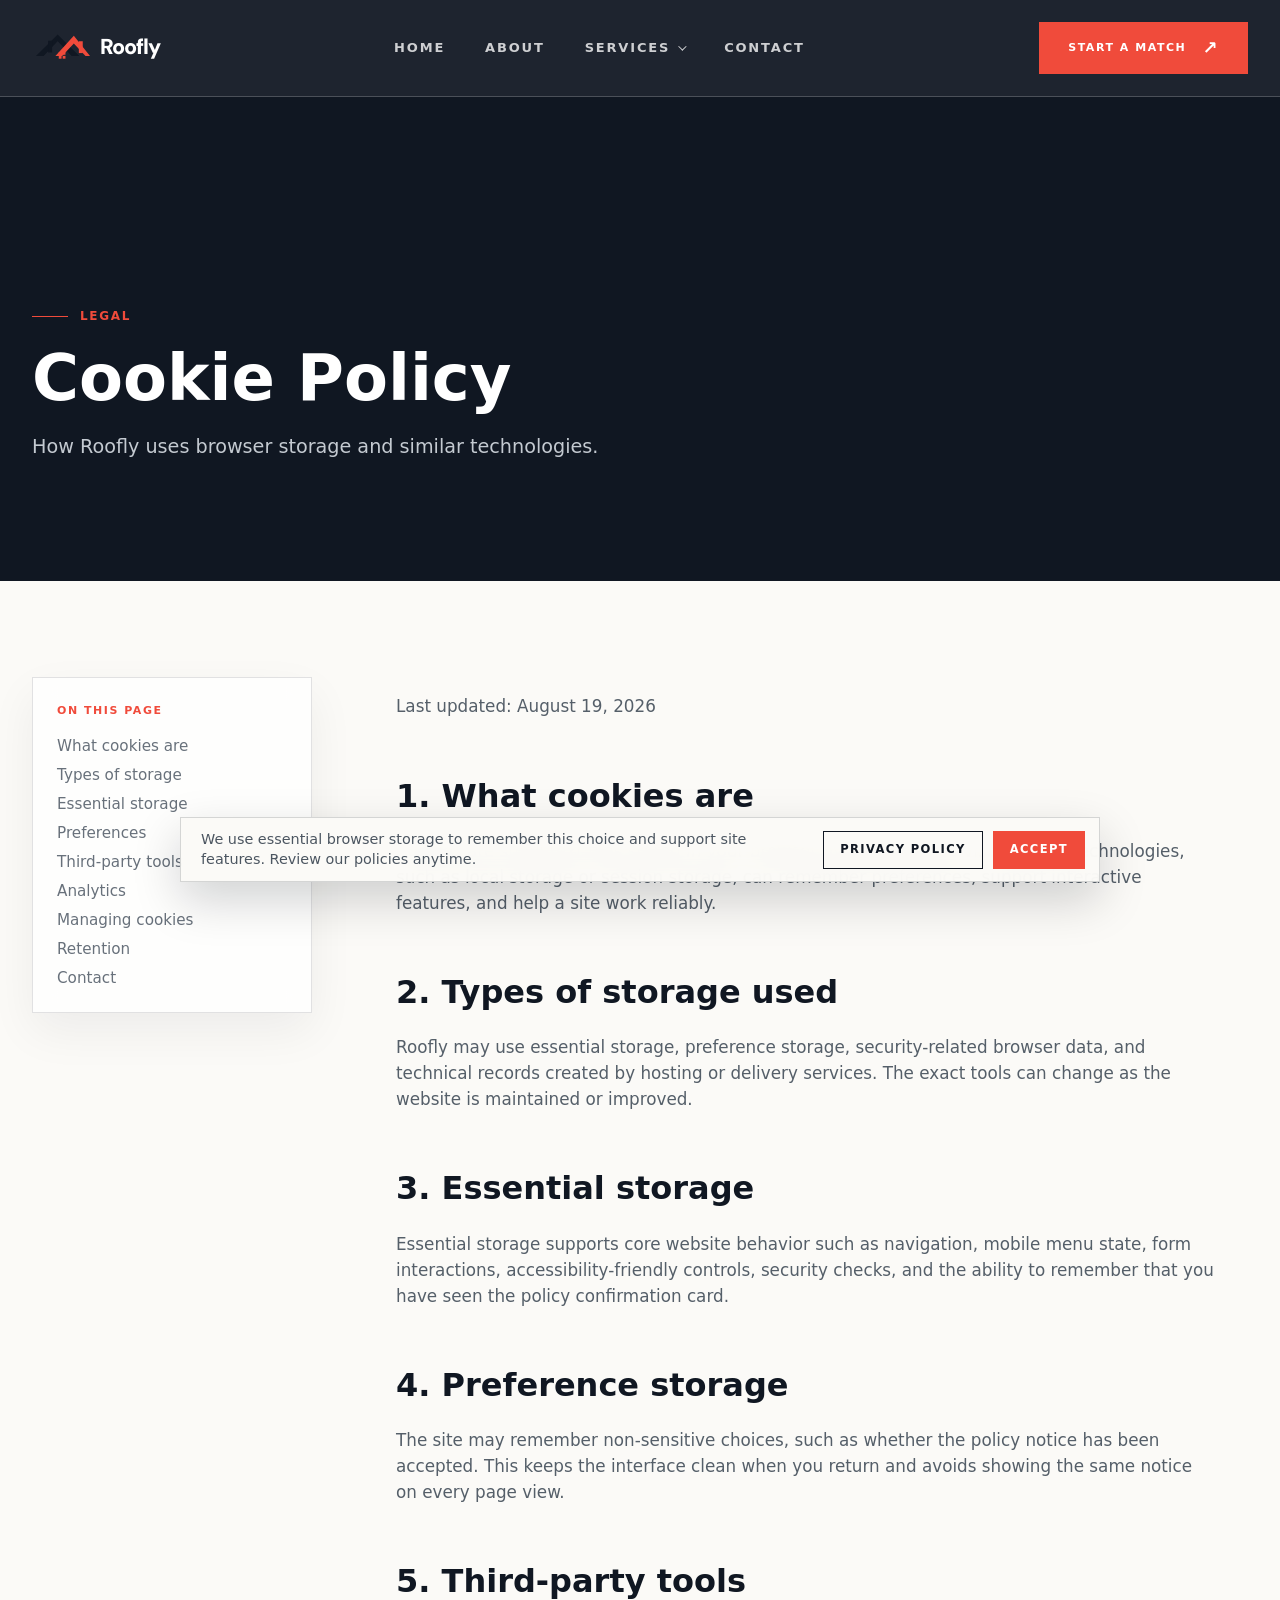
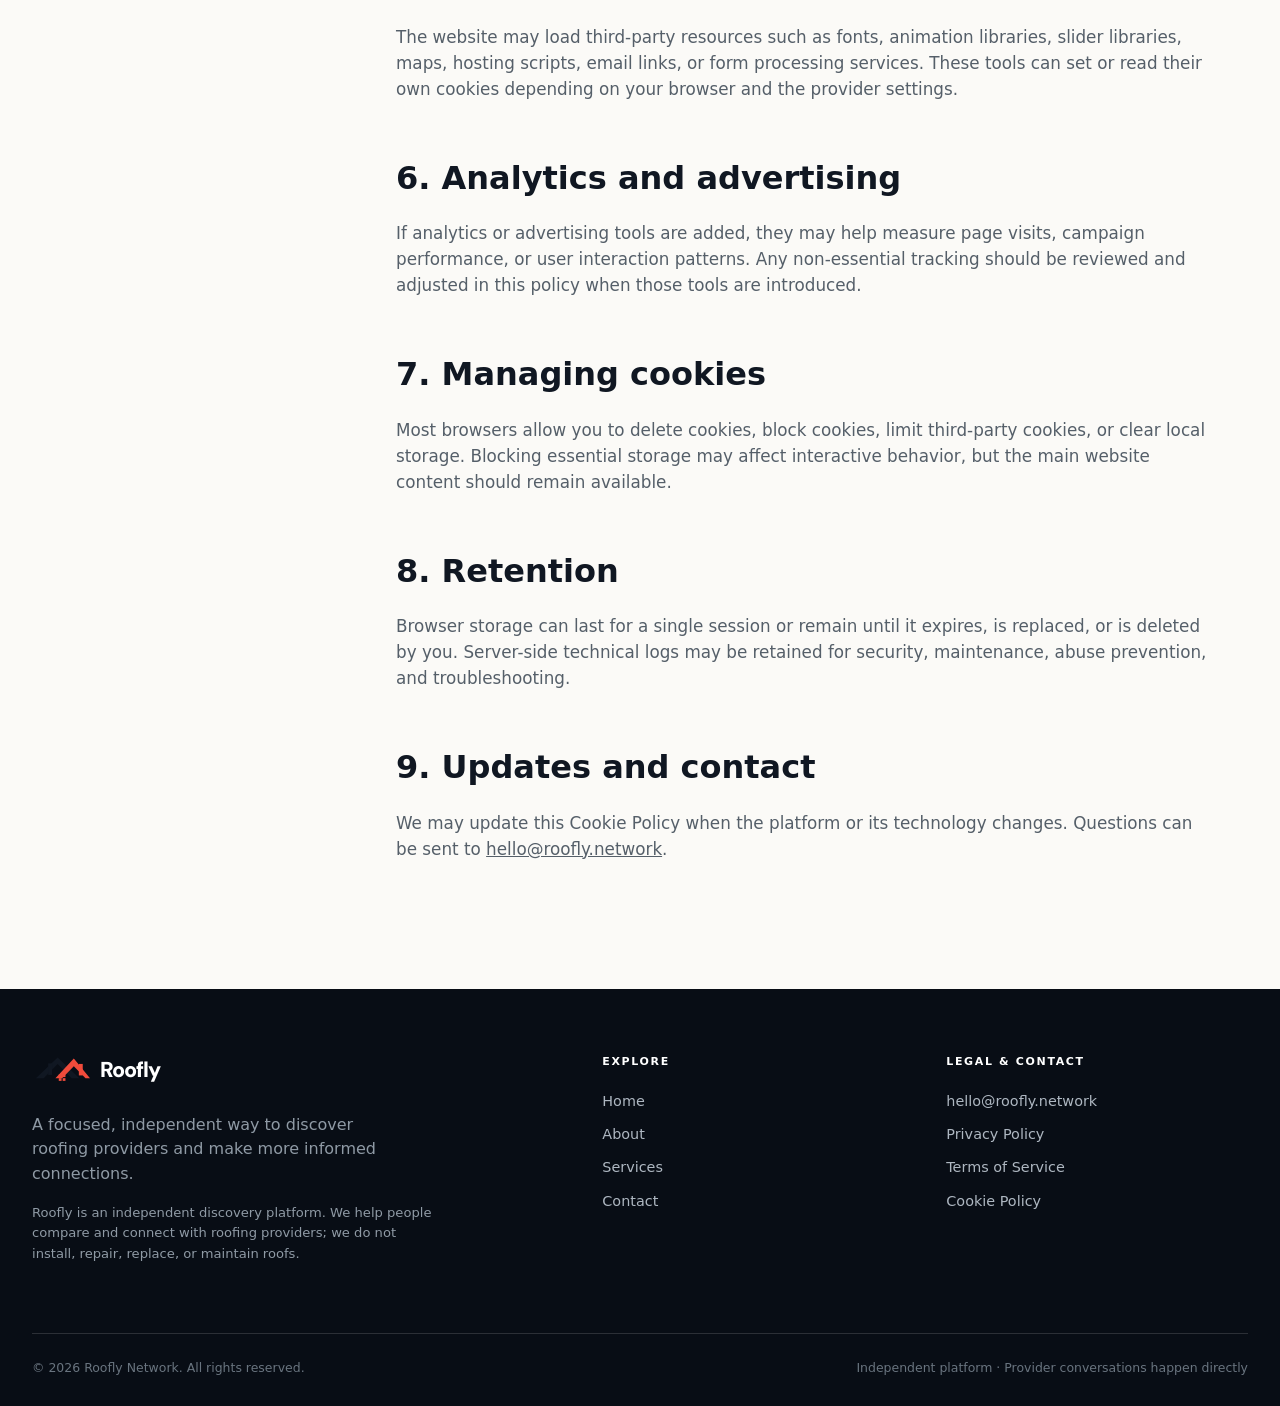
==== commit c9454fde: "+" ====
--- a/cookie-policy.html
+++ b/cookie-policy.html
@@ -1 +1,93 @@
-<!doctype html><html lang="en"><head><meta charset="utf-8"><meta name="viewport" content="width=device-width, initial-scale=1"><title>Cookie Policy — Roofly</title><meta name="description" content="Roofly cookie policy."><link rel="icon" href="assets/images/favicon.svg"><link rel="stylesheet" href="assets/css/styles.css"><link rel="preconnect" href="https://fonts.googleapis.com"><link href="https://fonts.googleapis.com/css2?family=DM+Sans:wght@400;500;700;800&display=swap" rel="stylesheet"></head><body><header class="site-header"><div class="container nav"><a class="brand" href="index.html"><img data-config-logo src="assets/images/logo-mark.svg" alt=""><span data-site-name>Roofly</span></a><nav class="nav__links"><a href="index.html">Home</a><a href="index.html#about">About</a><div class="nav__item nav__item--has-menu"><a class="nav__trigger" href="index.html#services" aria-haspopup="true" aria-expanded="false">Services</a><div class="nav-dropdown" role="menu" aria-label="Services navigation"><a href="roof-replacement.html" role="menuitem"><span>Roof replacement</span><small>Full refresh and planning</small></a><a href="roof-repair.html" role="menuitem"><span>Roof repair</span><small>Leaks, wear, and damage</small></a><a href="index.html#services" role="menuitem"><span>All services</span><small>Browse every roofing need</small></a></div></div><a href="index.html#contact">Contact</a></nav><a class="button button--coral nav__cta" href="index.html#contact">Start a match <span class="arrow">↗</span></a><button class="menu-toggle" aria-label="Open menu" aria-expanded="false">☰</button></div></header><main><section class="legal-hero"><div class="container"><div class="eyebrow">Legal</div><h1 class="h2" style="margin-top:22px">Cookie Policy</h1><p class="lede" style="margin-top:24px">How <span data-site-name>Roofly</span> uses small browser files and similar technologies.</p></div></section><article class="legal-content container"><p class="small">Last updated: August 19, 2026</p><h2>1. What cookies are</h2><p>Cookies are small text files stored by a website in your browser. Similar technologies can help remember preferences, understand basic usage, or support site functionality.</p><h2>2. How this site uses them</h2><p>Roofly may use essential browser storage to support navigation, the mobile menu, accessibility preferences, and form behavior. The interface also loads AOS and Swiper libraries from a content delivery network for animations and sliders.</p><h2>3. Your choices</h2><p>Most browsers let you clear or block cookies in their settings. Blocking essential storage may affect some interactive behavior, but you can still read the main content of the site.</p><h2>4. Changes</h2><p>We may update this policy when the platform or its technology changes. The date at the top of this page shows when it was last revised.</p><h2>5. Contact</h2><p>Questions can be sent to <a data-site-email href="mailto:hello@roofly.network" style="text-decoration:underline">hello@roofly.network</a>.</p></article></main><footer class="site-footer"><div class="container"><div class="footer-grid"><div><a class="brand" href="index.html"><img data-config-logo src="assets/images/logo-mark.svg" alt=""><span data-site-name>Roofly</span></a><p class="footer__about">A focused, independent way to discover roofing providers and make more informed connections.</p><p class="footer__disclaimer" data-disclaimer></p></div><div><h2 class="footer__title">Explore</h2><nav class="footer__links"><a href="index.html">Home</a><a href="index.html#about">About</a><a href="index.html#services">Services</a><a href="index.html#contact">Contact</a></nav></div><div><h2 class="footer__title">Legal & contact</h2><nav class="footer__links"><a data-site-email href="mailto:hello@roofly.network">hello@roofly.network</a><a href="privacy-policy.html">Privacy Policy</a><a href="terms-of-service.html">Terms of Service</a><a href="cookie-policy.html">Cookie Policy</a></nav></div></div><div class="footer-bottom"><span data-copyright></span><span>Independent platform · Provider conversations happen directly</span></div></div></footer><script src="config/config.js"></script><script src="assets/js/app.js"></script></body></html>
+<!doctype html>
+<html lang="en">
+<head>
+  <meta charset="utf-8">
+  <meta name="viewport" content="width=device-width, initial-scale=1">
+  <title>Cookie Policy &mdash; Roofly</title>
+  <meta name="description" content="Roofly cookie policy.">
+  <link rel="icon" href="assets/images/favicon.svg">
+  <link rel="stylesheet" href="assets/css/styles.css">
+  <link rel="preconnect" href="https://fonts.googleapis.com">
+  <link href="https://fonts.googleapis.com/css2?family=DM+Sans:wght@400;500;700;800&display=swap" rel="stylesheet">
+</head>
+<body>
+  <header class="site-header">
+    <div class="container nav">
+      <a class="brand" href="index.html"><img data-config-logo src="assets/images/logo-mark.svg" alt=""><span data-site-name>Roofly</span></a>
+      <nav class="nav__links">
+        <a href="index.html">Home</a>
+        <a href="index.html#about">About</a>
+        <div class="nav__item nav__item--has-menu">
+          <a class="nav__trigger" href="index.html#services" aria-haspopup="true" aria-expanded="false">Services</a>
+          <div class="nav-dropdown" role="menu" aria-label="Services navigation">
+            <a href="roof-replacement.html" role="menuitem"><span>Roof replacement</span><small>Full refresh and planning</small></a>
+            <a href="roof-repair.html" role="menuitem"><span>Roof repair</span><small>Leaks, wear, and damage</small></a>
+            <a href="index.html#contact" role="menuitem"><span>Contact form</span><small>Send your roofing request</small></a>
+          </div>
+        </div>
+        <a href="index.html#contact">Contact</a>
+      </nav>
+      <a class="button button--coral nav__cta" href="index.html#contact">Start a match <span class="arrow">↗</span></a>
+      <button class="menu-toggle" aria-label="Open menu" aria-expanded="false">☰</button>
+    </div>
+  </header>
+  <main>
+    <section class="legal-hero">
+      <div class="container">
+        <div class="eyebrow">Legal</div>
+        <h1 class="h2" style="margin-top:22px">Cookie Policy</h1>
+        <p class="lede" style="margin-top:24px">How <span data-site-name>Roofly</span> uses browser storage and similar technologies.</p>
+      </div>
+    </section>
+    <div class="legal-layout container">
+      <aside class="legal-sidebar" aria-label="Cookie policy sections">
+        <span>On this page</span>
+        <nav>
+          <a href="#cookie-overview">What cookies are</a>
+          <a href="#cookie-types">Types of storage</a>
+          <a href="#cookie-essential">Essential storage</a>
+          <a href="#cookie-preferences">Preferences</a>
+          <a href="#cookie-third-party">Third-party tools</a>
+          <a href="#cookie-analytics">Analytics</a>
+          <a href="#cookie-manage">Managing cookies</a>
+          <a href="#cookie-retention">Retention</a>
+          <a href="#cookie-contact">Contact</a>
+        </nav>
+      </aside>
+      <article class="legal-content">
+        <p class="small">Last updated: August 19, 2026</p>
+        <h2 id="cookie-overview">1. What cookies are</h2>
+        <p>Cookies are small text files stored in your browser by websites you visit. Similar technologies, such as local storage or session storage, can remember preferences, support interactive features, and help a site work reliably.</p>
+        <h2 id="cookie-types">2. Types of storage used</h2>
+        <p>Roofly may use essential storage, preference storage, security-related browser data, and technical records created by hosting or delivery services. The exact tools can change as the website is maintained or improved.</p>
+        <h2 id="cookie-essential">3. Essential storage</h2>
+        <p>Essential storage supports core website behavior such as navigation, mobile menu state, form interactions, accessibility-friendly controls, security checks, and the ability to remember that you have seen the policy confirmation card.</p>
+        <h2 id="cookie-preferences">4. Preference storage</h2>
+        <p>The site may remember non-sensitive choices, such as whether the policy notice has been accepted. This keeps the interface clean when you return and avoids showing the same notice on every page view.</p>
+        <h2 id="cookie-third-party">5. Third-party tools</h2>
+        <p>The website may load third-party resources such as fonts, animation libraries, slider libraries, maps, hosting scripts, email links, or form processing services. These tools can set or read their own cookies depending on your browser and the provider settings.</p>
+        <h2 id="cookie-analytics">6. Analytics and advertising</h2>
+        <p>If analytics or advertising tools are added, they may help measure page visits, campaign performance, or user interaction patterns. Any non-essential tracking should be reviewed and adjusted in this policy when those tools are introduced.</p>
+        <h2 id="cookie-manage">7. Managing cookies</h2>
+        <p>Most browsers allow you to delete cookies, block cookies, limit third-party cookies, or clear local storage. Blocking essential storage may affect interactive behavior, but the main website content should remain available.</p>
+        <h2 id="cookie-retention">8. Retention</h2>
+        <p>Browser storage can last for a single session or remain until it expires, is replaced, or is deleted by you. Server-side technical logs may be retained for security, maintenance, abuse prevention, and troubleshooting.</p>
+        <h2 id="cookie-contact">9. Updates and contact</h2>
+        <p>We may update this Cookie Policy when the platform or its technology changes. Questions can be sent to <a data-site-email href="mailto:hello@roofly.network" style="text-decoration:underline">hello@roofly.network</a>.</p>
+      </article>
+    </div>
+  </main>
+  <footer class="site-footer">
+    <div class="container">
+      <div class="footer-grid">
+        <div><a class="brand" href="index.html"><img data-config-logo src="assets/images/logo-mark.svg" alt=""><span data-site-name>Roofly</span></a><p class="footer__about">A focused, independent way to discover roofing providers and make more informed connections.</p><p class="footer__disclaimer" data-disclaimer></p></div>
+        <div><h2 class="footer__title">Explore</h2><nav class="footer__links"><a href="index.html">Home</a><a href="index.html#about">About</a><a href="index.html#services">Services</a><a href="index.html#contact">Contact</a></nav></div>
+        <div><h2 class="footer__title">Legal & contact</h2><nav class="footer__links"><a data-site-email href="mailto:hello@roofly.network">hello@roofly.network</a><a href="privacy-policy.html">Privacy Policy</a><a href="terms-of-service.html">Terms of Service</a><a href="cookie-policy.html">Cookie Policy</a></nav></div>
+      </div>
+      <div class="footer-bottom"><span data-copyright></span><span>Independent platform &middot; Provider conversations happen directly</span></div>
+    </div>
+  </footer>
+  <script src="config/config.js"></script>
+  <script src="assets/js/app.js"></script>
+</body>
+</html>
--- a/assets/css/styles.css
+++ b/assets/css/styles.css
@@ -5,6 +5,7 @@
 .provider-swiper .swiper-pagination-bullet:hover{background:rgba(16,23,34,.34);transform:translateY(-1px)}
 .provider-swiper .swiper-pagination-bullet-active{width:54px;background:var(--coral)}
 
+.providers>.container{width:min(calc(100% - 64px),1560px)}
 .provider-swiper .swiper-wrapper{align-items:stretch}
 .provider-swiper .swiper-slide.provider-card,
 .provider-swiper .swiper-slide.provider-card.swiper-slide-prev,
@@ -20,6 +21,41 @@
 .provider-swiper .provider-card__media{grid-column:1;grid-row:2;display:block;width:100%;min-width:0;height:100%;min-height:0;max-height:none;overflow:hidden}
 .provider-swiper .provider-card__media img{display:block;width:100%;height:100%;min-width:100%;min-height:100%;object-fit:cover;object-position:center top;opacity:1;visibility:visible}
 
+.testimonials{padding-bottom:64px;background:var(--paper);color:#171717;overflow:hidden}
+.testimonials__inner{width:min(calc(100% - 64px),1620px)}
+.testimonials__heading{text-align:center;margin:0 auto 84px}
+.testimonials__eyebrow{margin-bottom:22px;color:#343940;font-size:1rem;font-weight:800;line-height:1;letter-spacing:.32em;text-transform:uppercase}
+.testimonials__heading h2{margin:0;font-size:5rem;font-weight:800;line-height:.98;letter-spacing:0;white-space:nowrap}
+.testimonial-swiper{overflow:visible}
+.testimonial-swiper .swiper-wrapper{align-items:stretch}
+.testimonial-card{height:auto;min-height:520px;display:grid;grid-template-rows:auto 1fr auto;gap:34px;padding:76px 64px;background:#ece5d9;color:#191b20}
+.testimonial-card__quote{height:42px;color:var(--coral);font-size:6.5rem;font-weight:800;line-height:.68}
+.testimonial-card p{max-width:820px;margin:0;color:#1f2228;font-size:1.6rem;line-height:1.7;letter-spacing:0;text-wrap:pretty}
+.testimonial-card__author{display:flex;align-items:center;gap:26px;margin-top:8px}
+.testimonial-card__icon{display:grid;place-items:center;flex:0 0 104px;width:104px;height:104px;border-radius:50%;background:#43b7bc;color:#fff;box-shadow:inset 0 0 0 10px rgba(255,255,255,.28)}
+.testimonial-card__icon svg{width:54px;height:54px;fill:none;stroke:currentColor;stroke-width:3.2;stroke-linecap:round;stroke-linejoin:round}
+.testimonial-card__author strong{display:block;color:#1c1e24;font-size:1.5rem;font-weight:800;line-height:1.15}
+.testimonial-card__author span{display:block;margin-top:10px;color:#8b9098;font-size:1.12rem;line-height:1.2}
+.testimonial-pagination{display:flex;justify-content:center;align-items:center;gap:18px;margin-top:56px}
+.testimonial-pagination .swiper-pagination-bullet{width:15px;height:15px;margin:0!important;border:3px solid #dbe7ff;border-radius:50%;background:transparent;opacity:1;transition:background .2s ease,border-color .2s ease,transform .2s ease}
+.testimonial-pagination .swiper-pagination-bullet-active{border-color:#4a85f7;background:#4a85f7;transform:scale(1.05)}
+
+.pricing-faq{padding-top:96px;padding-bottom:96px;background:var(--paper);color:var(--ink)}
+.pricing-faq__container{width:min(calc(100% - 64px),1660px);margin:0 auto}
+.pricing-faq__title{margin:0;color:var(--ink);font-size:5rem;font-weight:800;line-height:1;letter-spacing:0}
+.pricing-faq__panel{margin-top:58px;padding:58px 68px;background:linear-gradient(135deg,var(--ink),var(--ink-2));border-radius:8px;color:#fff;box-shadow:0 26px 70px rgba(16,23,34,.16)}
+.pricing-faq__price{display:grid;grid-template-columns:minmax(0,1fr) auto;gap:48px;align-items:center;padding:0 0 48px}
+.pricing-faq__price+.pricing-faq__price{padding-top:48px;border-top:1px solid rgba(255,255,255,.18)}
+.pricing-faq__price:last-child{padding-bottom:0}
+.pricing-faq__price h3{margin:0 0 12px;font-size:2.45rem;font-weight:800;line-height:1.08;letter-spacing:0}
+.pricing-faq__price p{max-width:980px;margin:0;color:rgba(255,255,255,.76);font-size:1.32rem;line-height:1.5}
+.pricing-faq__price strong{color:var(--coral);font-size:2.75rem;font-weight:850;line-height:1;white-space:nowrap}
+.pricing-faq__title--questions{margin-top:108px}
+.pricing-faq__questions{display:grid;grid-template-columns:repeat(2,minmax(0,1fr));gap:22px 42px;margin-top:58px}
+.pricing-faq__questions article{display:flex;align-items:center;min-height:112px;padding:28px 42px;background:#fff;border:1px solid rgba(16,23,34,.08);border-radius:8px;color:var(--ink);box-shadow:0 18px 42px rgba(16,23,34,.05);font-size:1.55rem;font-weight:800;line-height:1.18;letter-spacing:0}
+.pricing-faq__photos{display:grid;grid-template-columns:repeat(2,minmax(0,1fr));gap:42px;margin-top:118px}
+.pricing-faq__photos img{width:100%;height:500px;object-fit:cover;background:#d8dde2}
+
 @media (max-width:900px){
   .provider-swiper .swiper-slide.provider-card,
   .provider-swiper .swiper-slide.provider-card.swiper-slide-prev,
@@ -27,11 +63,94 @@
   .provider-swiper .swiper-slide.provider-card.swiper-slide-next{grid-template-columns:1fr;grid-template-rows:auto 320px;height:auto;min-height:0}
   .provider-swiper .provider-card__copy{height:auto;padding:34px 28px 38px}
   .provider-swiper .provider-card__media{grid-column:1;grid-row:2;height:320px;min-height:320px;max-height:320px;order:0}
+  .testimonials{padding-bottom:44px}
+  .testimonials__inner{width:min(calc(100% - 40px),1620px)}
+  .testimonials__heading{margin-bottom:56px}
+  .testimonials__heading h2{font-size:3rem}
+  .testimonial-card{min-height:460px;padding:54px 42px}
+  .testimonial-card p{font-size:1.28rem;line-height:1.62}
+  .testimonial-card__icon{flex-basis:82px;width:82px;height:82px}
+  .testimonial-card__icon svg{width:43px;height:43px}
+  .pricing-faq{padding-top:78px;padding-bottom:78px}
+  .pricing-faq__container{width:min(calc(100% - 40px),900px)}
+  .pricing-faq__title{font-size:3.2rem}
+  .pricing-faq__panel{margin-top:38px;padding:42px 34px}
+  .pricing-faq__price{grid-template-columns:1fr;gap:22px;padding-bottom:36px}
+  .pricing-faq__price+.pricing-faq__price{padding-top:36px}
+  .pricing-faq__price h3{font-size:2rem}
+  .pricing-faq__price p{font-size:1.08rem}
+  .pricing-faq__price strong{font-size:2.25rem}
+  .pricing-faq__title--questions{margin-top:78px}
+  .pricing-faq__questions{grid-template-columns:1fr;gap:18px;margin-top:36px}
+  .pricing-faq__questions article{min-height:92px;padding:24px 28px;font-size:1.28rem}
+  .pricing-faq__photos{grid-template-columns:1fr;gap:24px;margin-top:72px}
+  .pricing-faq__photos img{height:380px}
+  .faq .faq__intro{position:static;top:auto}
+}
+
+@media (max-width:560px){
+  .testimonials{padding-bottom:44px}
+  .testimonials__inner{width:min(calc(100% - 28px),1620px)}
+  .testimonials__heading{margin-bottom:38px}
+  .testimonials__eyebrow{margin-bottom:16px;font-size:.78rem;letter-spacing:.22em}
+  .testimonials__heading h2{font-size:1.38rem;line-height:1.08}
+  .testimonial-card{min-height:0;gap:24px;padding:42px 28px}
+  .testimonial-card__quote{height:30px;font-size:4.6rem}
+  .testimonial-card p{font-size:1.04rem;line-height:1.64}
+  .testimonial-card__author{gap:18px}
+  .testimonial-card__icon{flex-basis:66px;width:66px;height:66px;box-shadow:inset 0 0 0 7px rgba(255,255,255,.28)}
+  .testimonial-card__icon svg{width:35px;height:35px}
+  .testimonial-card__author strong{font-size:1.1rem}
+  .testimonial-card__author span{margin-top:6px;font-size:.92rem}
+  .testimonial-pagination{gap:14px;margin-top:34px}
+  .pricing-faq{padding-top:62px;padding-bottom:62px}
+  .pricing-faq__container{width:min(calc(100% - 28px),900px)}
+  .pricing-faq__title{font-size:2.35rem}
+  .pricing-faq__panel{margin-top:28px;padding:30px 22px}
+  .pricing-faq__price{gap:18px;padding-bottom:30px}
+  .pricing-faq__price+.pricing-faq__price{padding-top:30px}
+  .pricing-faq__price h3{font-size:1.55rem}
+  .pricing-faq__price p{font-size:1rem;line-height:1.52}
+  .pricing-faq__price strong{font-size:1.85rem}
+  .pricing-faq__title--questions{margin-top:58px}
+  .pricing-faq__questions{gap:14px;margin-top:28px}
+  .pricing-faq__questions article{min-height:78px;padding:20px 22px;font-size:1.08rem}
+  .pricing-faq__photos{gap:18px;margin-top:54px}
+  .pricing-faq__photos img{height:270px}
+}
+
+.roof-compare{padding-top:64px;padding-bottom:64px;background:var(--paper);color:#fff}
+.roof-compare__grid{width:min(calc(100% - 64px),1660px);margin:0 auto;display:grid;grid-template-columns:1fr 1fr;gap:clamp(28px,3vw,58px)}
+.roof-compare-card{position:relative;min-height:clamp(520px,40vw,760px);overflow:hidden;background:#101722;color:#fff}
+.roof-compare-card img{position:absolute;inset:0;width:100%;height:100%;object-fit:cover;object-position:center;transition:transform .75s ease,filter .75s ease}
+.roof-compare-card:hover img{transform:scale(1.035);filter:saturate(1.04)}
+.roof-compare-card__shade{position:absolute;inset:0;background:linear-gradient(90deg,rgba(7,10,14,.62),rgba(7,10,14,.22) 54%,rgba(7,10,14,.08)),linear-gradient(180deg,rgba(7,10,14,.05),rgba(7,10,14,.38))}
+.roof-compare-card__content{position:relative;z-index:1;display:grid;align-content:center;justify-items:center;text-align:center;height:100%;padding:clamp(54px,5.2vw,92px);min-height:inherit}
+.roof-compare-card__content span{margin-bottom:28px;font-size:clamp(.9rem,1vw,1.2rem);font-weight:500;letter-spacing:.28em;text-transform:uppercase}
+.roof-compare-card__content h2{max-width:650px;margin:0 0 clamp(54px,5vw,86px);font-family:var(--serif);font-size:clamp(3rem,4.5vw,6.15rem);font-weight:400;line-height:.96;letter-spacing:0;white-space:nowrap}
+.roof-compare-card__content a{display:inline-flex;align-items:center;justify-content:center;min-width:230px;min-height:72px;padding:0 42px;border:2px solid rgba(255,255,255,.86);border-radius:999px;color:#fff;font-size:clamp(.86rem,.95vw,1.05rem);font-weight:600;letter-spacing:.12em;text-transform:uppercase;transition:background .2s ease,color .2s ease,transform .2s ease}
+.roof-compare-card__content a:hover{background:#fff;color:#111;transform:translateY(-2px)}
+
+@media (max-width:900px){
+  .roof-compare{padding-top:44px;padding-bottom:44px}
+  .roof-compare__grid{width:min(calc(100% - 40px),900px);grid-template-columns:1fr}
+  .roof-compare-card{min-height:520px}
+}
+
+@media (max-width:560px){
+  .roof-compare{padding-top:40px;padding-bottom:40px}
+  .roof-compare__grid{width:min(calc(100% - 28px),900px);gap:20px}
+  .roof-compare-card{min-height:420px}
+  .roof-compare-card__content{padding:34px 28px}
+  .roof-compare-card__content span{margin-bottom:18px;font-size:.78rem}
+  .roof-compare-card__content h2{margin-bottom:34px;font-size:clamp(2.4rem,12vw,3.4rem)}
+  .roof-compare-card__content a{min-width:0;min-height:56px;padding:0 28px;font-size:.78rem}
 }
 
 .section--dark .finder__intro .h2,
 .faq .h2{max-width:720px;text-wrap:balance}
 .faq .h2{max-width:560px}
+.faq__intro{position:sticky;top:128px;align-self:start}
 .section--dark .finder__intro .h2{max-width:620px}
 
 .hero__title{
@@ -48,6 +167,10 @@
   letter-spacing:.005em;
   text-wrap:balance;
 }
+.service-hero{
+  min-height:520px;
+  padding:132px 0 68px;
+}
 .service-hero--repair{
   background-image:linear-gradient(90deg,rgba(7,13,24,.88),rgba(7,13,24,.25)),url('../images/provider-quote-roof.jpg');
 }
@@ -55,7 +178,12 @@
   background-image:linear-gradient(90deg,rgba(7,13,24,.88),rgba(7,13,24,.25)),url('../images/provider-residential-roof.jpg');
 }
 
-@media (max-width:560px){
+@media (max-width:900px){
+  .service-hero{min-height:480px;padding:118px 0 62px}
+}
+
+@media (max-width:560px){
+  .service-hero{min-height:420px;padding:104px 0 54px}
   .hero__title{font-size:clamp(2.8rem,14vw,3.35rem)}
   .service-hero .h2{font-size:clamp(2.25rem,11vw,2.85rem)}
 }
@@ -93,3 +221,502 @@
   .form-actions{align-items:flex-start;flex-direction:column}
   .form-actions .button{width:100%;min-width:0}
 }
+
+.process-section{padding:0;min-height:clamp(720px,40vw,1248px);background:#020202;overflow:hidden}
+.process-layout{display:grid;grid-template-columns:minmax(390px,36.2%) minmax(0,1fr);min-height:clamp(720px,40vw,1248px);width:100%}
+.process-panel{position:relative;z-index:2;display:flex;flex-direction:column;justify-content:center;min-height:clamp(720px,40vw,1248px);padding:96px clamp(48px,5.3vw,118px);background:#020202;border-radius:0 34px 34px 0;color:#fff}
+.process-kicker{margin-bottom:34px;color:rgba(255,255,255,.62);font-size:clamp(1.35rem,1.35vw,2rem);font-weight:500;letter-spacing:.01em}
+.process-panel h2{max-width:820px;margin:0;color:#fff;font-size:clamp(3.15rem,4.55vw,5.25rem);font-weight:750;line-height:.98;letter-spacing:0}
+.process-panel p{max-width:570px;margin:54px 0 64px;color:rgba(255,255,255,.58);font-size:clamp(1.2rem,1.45vw,1.75rem);line-height:1.45}
+.process-button{align-self:flex-start;min-width:clamp(244px,12.2vw,382px);min-height:clamp(68px,3.35vw,104px);padding:0 clamp(42px,2.6vw,82px);color:#020202;font-size:clamp(15px,1vw,26px);letter-spacing:0;text-transform:none}
+.process-button .arrow{font-size:clamp(30px,1.45vw,44px)}
+.process-photo{position:relative;min-width:0;min-height:clamp(720px,40vw,1248px);background-image:linear-gradient(90deg,rgba(23,31,57,.68),rgba(12,27,55,.76)),url('../images/process-roof-parallax.png');background-position:center;background-size:cover;background-attachment:fixed;color:#fff}
+.process-photo:after{content:'';position:absolute;inset:0;background:linear-gradient(90deg,rgba(14,24,47,.15),rgba(8,21,44,.34) 48%,rgba(2,8,24,.48));pointer-events:none}
+.process-steps{position:relative;z-index:1;display:grid;grid-template-columns:repeat(3,minmax(0,1fr));align-items:start;gap:clamp(34px,5vw,110px);height:100%;padding:clamp(222px,12.2vw,380px) clamp(34px,5.6vw,116px) 86px}
+.process-steps:before{content:'';position:absolute;z-index:-1;top:clamp(303px,15vw,488px);left:calc(clamp(34px,5.6vw,116px) + 8.4%);right:calc(clamp(34px,5.6vw,116px) + 8.4%);height:1px;background:rgba(255,255,255,.28)}
+.process-step{text-align:center}
+.process-icon{position:relative;display:grid;place-items:center;width:clamp(132px,8.4vw,174px);height:clamp(132px,8.4vw,174px);margin:0 auto 70px;border-radius:50%;background:#fff;color:#030303;box-shadow:0 24px 60px rgba(0,0,0,.24)}
+.process-icon svg{width:58px;height:58px;fill:none;stroke:currentColor;stroke-width:4;stroke-linecap:round;stroke-linejoin:round}
+.process-icon span{position:absolute;top:0;right:0;display:grid;place-items:center;width:clamp(58px,3.6vw,72px);height:clamp(58px,3.6vw,72px);border-radius:50%;background:#3340ff;color:#fff;font-size:clamp(1.45rem,1.65vw,2rem);font-weight:800;line-height:1}
+.process-step h3{margin:0 0 30px;color:#fff;font-size:clamp(1.55rem,1.75vw,2.3rem);line-height:1.12;letter-spacing:0;font-weight:800}
+.process-step p{max-width:560px;margin:0 auto;color:rgba(255,255,255,.62);font-size:clamp(1rem,1.2vw,1.42rem);line-height:1.55}
+
+@media (max-width:1100px){
+  .process-layout{grid-template-columns:1fr}
+  .process-panel{min-height:auto;border-radius:0;padding:78px 32px 64px}
+  .process-panel p{margin:34px 0 42px}
+  .process-photo{min-height:auto;background-attachment:scroll}
+  .process-steps{padding:86px 32px 80px}
+  .process-steps:before{top:165px;left:16%;right:16%}
+}
+
+@media (max-width:760px){
+  .process-steps{grid-template-columns:1fr;gap:54px;padding:72px 24px}
+  .process-steps:before{display:none}
+  .process-icon{margin-bottom:30px}
+  .process-step p{max-width:430px}
+}
+
+@media (max-width:560px){
+  .process-panel{padding:64px 22px 52px}
+  .process-panel h2{font-size:clamp(2.65rem,11vw,3.35rem)}
+  .process-button{width:100%;min-width:0}
+}
+
+.service-showcase{padding:64px 0 88px;background:#fff;color:#080808;overflow:hidden}
+.service-showcase>.container{width:min(calc(100% - 48px),1560px)}
+.service-showcase__hero{position:relative;display:grid;place-items:center;min-height:clamp(260px,22vw,400px);background-image:linear-gradient(rgba(9,20,34,.72),rgba(9,20,34,.72)),url('../images/service-parallax-main.jpg');background-position:center;background-size:cover;background-attachment:fixed;text-align:center;color:#fff}
+.service-showcase__hero-copy{width:min(100%,1080px);padding:54px 24px 82px}
+.service-showcase__label{display:inline-flex;align-items:center;gap:18px;margin-bottom:22px;color:rgba(255,255,255,.72);font-size:clamp(1.2rem,1.8vw,2rem);font-weight:500;line-height:1.2}
+.service-showcase__hero h2{margin:0;font-size:clamp(3rem,4.55vw,5.6rem);font-weight:800;line-height:.96;letter-spacing:0;text-wrap:balance}
+.service-showcase__grid{display:grid;grid-template-columns:minmax(0,.96fr) minmax(0,1fr);gap:clamp(48px,5.6vw,104px);align-items:start;margin-top:-54px}
+.service-showcase__media{position:relative;z-index:1;min-width:0}
+.service-gallery-swiper{width:100%;height:clamp(340px,27vw,500px);background:#d7dde5;overflow:hidden}
+.service-gallery-slide{height:100%;margin:0;overflow:hidden;background:#d7dde5}
+.service-gallery-photo{width:100%;height:100%;background-repeat:no-repeat;background-size:cover;background-position:center;transition:transform .6s ease}
+.service-gallery-photo--one{background-image:url('../images/service-slide-01.jpg');background-position:center}
+.service-gallery-photo--two{background-image:url('../images/service-slide-02.jpg');background-position:center}
+.service-gallery-photo--three{background-image:url('../images/service-slide-03.jpg');background-position:center}
+.service-gallery-slide:hover .service-gallery-photo{transform:scale(1.035)}
+.service-slider-controls{display:flex;align-items:center;gap:16px;margin:30px 0 34px}
+.service-slider-button{flex:0 0 auto;width:48px;height:36px;border:0;background:transparent;color:#5d5d5d;font-size:32px;line-height:1;display:grid;place-items:center;transition:color .2s ease,transform .2s ease}
+.service-slider-button:hover{color:#050505;transform:translateY(-1px)}
+.service-slider-pagination{position:relative!important;flex:1;height:2px!important;background:#d2d2d2!important;overflow:visible}
+.service-slider-pagination .swiper-pagination-progressbar-fill{background:#252525!important}
+.service-slider-pagination:after{content:'';position:absolute;top:50%;left:50%;width:26px;height:26px;border-radius:50%;background:#252525;transform:translate(-50%,-50%)}
+.service-gallery-caption{display:grid;justify-items:center;gap:12px;text-align:center;color:#1b1112}
+.service-gallery-caption span{font-size:clamp(1.05rem,1.25vw,1.45rem);font-weight:700;line-height:1}
+.service-gallery-caption h3{max-width:620px;margin:0;font-size:clamp(1.55rem,1.75vw,2.15rem);font-weight:800;line-height:1.12;letter-spacing:0;text-wrap:balance}
+.service-gallery-caption p{max-width:650px;margin:0;color:#46383a;font-size:clamp(1rem,1.08vw,1.18rem);line-height:1.5;text-wrap:pretty}
+.service-gallery-caption.is-changing{animation:serviceCaptionIn .32s ease both}
+.service-tabs{padding-top:clamp(98px,8vw,148px);min-width:0}
+.service-tabs__nav{display:flex;align-items:flex-end;gap:clamp(28px,3.4vw,64px);margin-bottom:38px}
+.service-tabs__nav button{position:relative;border:0;background:transparent;padding:0 0 13px;color:#8c8c8c;font-size:clamp(1.45rem,1.8vw,2.35rem);font-weight:800;line-height:1;letter-spacing:0;transition:color .2s ease}
+.service-tabs__nav button:after{content:'';position:absolute;left:0;bottom:0;width:100%;height:4px;background:#050505;transform:scaleX(0);transform-origin:left;transition:transform .22s ease}
+.service-tabs__nav button:hover,.service-tabs__nav button.is-active{color:#050505}
+.service-tabs__nav button.is-active:after{transform:scaleX(1)}
+.service-tabs__panels{min-height:150px}
+.service-tabs__panel{animation:serviceTabIn .28s ease both}
+.service-tabs__panel p{max-width:800px;margin:0;color:#4e4e4e;font-size:clamp(1.05rem,1.18vw,1.35rem);line-height:1.58;text-wrap:pretty}
+.service-metrics{display:grid;gap:26px;margin-top:36px}
+.service-metric{display:grid;gap:11px}
+.service-metric div{display:flex;justify-content:space-between;gap:24px;align-items:end;color:#050505;font-size:clamp(1rem,1.08vw,1.18rem);font-weight:800}
+.service-metric span{font-size:.92em}
+.service-metric i{display:block;height:2px;background:linear-gradient(90deg,#050505 var(--value),#d6d6d6 var(--value));font-style:normal}
+@keyframes serviceTabIn{from{opacity:0;transform:translateY(10px)}to{opacity:1;transform:none}}
+@keyframes serviceCaptionIn{from{opacity:.45;transform:translateY(8px)}to{opacity:1;transform:none}}
+
+.service-insight{padding:92px 0 58px;background:#fff;color:var(--ink)}
+.service-insight__container{width:min(calc(100% - 96px),1660px);margin:0 auto}
+.service-insight__meta{display:flex;align-items:center;justify-content:space-between;gap:32px;margin-bottom:28px;color:var(--ink);font-size:clamp(1.05rem,1.2vw,1.35rem);font-weight:650;line-height:1.2}
+.service-insight h2{max-width:none;margin:0;color:var(--ink);font-size:clamp(2.2rem,3.2vw,4.25rem);font-weight:800;line-height:1.05;letter-spacing:0;white-space:nowrap}
+.service-insight p{max-width:1500px;margin:32px 0 28px;color:#303a45;font-size:clamp(1.2rem,1.55vw,1.8rem);line-height:1.55;text-wrap:pretty}
+.service-insight a{display:inline-flex;margin-bottom:58px;color:var(--coral);font-size:clamp(1.1rem,1.25vw,1.45rem);font-weight:850;line-height:1.15;transition:color .2s ease,transform .2s ease}
+.service-insight a:hover{color:var(--ink);transform:translateY(-2px)}
+.service-insight__parallax{height:clamp(420px,31vw,660px);border-radius:8px;background-image:url('../images/service-insight-parallax.png');background-size:cover;background-position:center;background-attachment:fixed;box-shadow:0 24px 68px rgba(16,23,34,.12)}
+
+.service-timeline-section{--timeline-visual-h:clamp(340px,26vw,460px);--timeline-rail-half:clamp(42px,3.6vw,64px);padding:78px 0 112px;background:#fff;color:#0b0b0b;overflow:hidden}
+.service-timeline-shell{width:min(calc(100% - 64px),1780px);margin:0 auto}
+.service-timeline-swiper{position:relative;padding:0 36px;overflow:visible}
+.service-timeline-swiper .swiper-wrapper{align-items:stretch}
+.service-timeline-swiper .swiper-slide.service-timeline-slide{height:auto;display:grid;grid-template-rows:var(--timeline-visual-h) calc(var(--timeline-rail-half)*2) var(--timeline-visual-h);min-width:0}
+.service-timeline-media{width:100%;height:100%;margin:0;overflow:hidden;background:#d8dde2;border-radius:3px}
+.service-timeline-media img{display:block;width:100%;height:100%;object-fit:cover;object-position:center;transition:transform .65s ease}
+.service-timeline-slide:hover .service-timeline-media img{transform:scale(1.035)}
+.service-timeline-copy{display:grid;align-content:center;justify-items:center;gap:24px;text-align:center;color:#2d2022}
+.service-timeline-copy h2{max-width:620px;margin:0;color:#070707;font-size:clamp(1.75rem,2vw,2.65rem);font-weight:800;line-height:1.1;letter-spacing:0;text-wrap:balance}
+.service-timeline-copy p{max-width:650px;margin:0;color:#352829;font-size:clamp(1.05rem,1.12vw,1.28rem);line-height:1.62;text-wrap:pretty}
+.service-timeline-copy span{display:block;margin-top:14px;color:#302224;font-size:clamp(1.25rem,1.45vw,1.75rem);font-weight:800;line-height:1}
+.service-timeline-slide--image-first .service-timeline-media{grid-row:1}
+.service-timeline-slide--image-first .service-timeline-copy{grid-row:3}
+.service-timeline-slide--text-first .service-timeline-copy{grid-row:1}
+.service-timeline-slide--text-first .service-timeline-media{grid-row:3}
+.service-timeline-rail{position:absolute;z-index:5;top:calc(var(--timeline-visual-h) + var(--timeline-rail-half));left:0;right:0;display:flex;align-items:center;gap:18px;min-width:0;transform:translateY(-50%);pointer-events:none}
+.service-timeline-arrow{pointer-events:auto;flex:0 0 auto;width:42px;height:42px;border:0;background:transparent;color:#666;font-size:46px;font-weight:300;line-height:1;display:grid;place-items:center;transition:color .2s ease,transform .2s ease}
+.service-timeline-arrow:hover{color:#111;transform:translateY(-1px)}
+.service-timeline-pagination{pointer-events:auto;position:relative!important;left:auto!important;right:auto!important;top:auto!important;bottom:auto!important;display:flex;align-items:center;justify-content:space-around;flex:1;min-width:0;width:auto!important;height:2px!important;background:#d0d0d0}
+.service-timeline-pagination .swiper-pagination-bullet{width:24px;height:24px;margin:0!important;border:0;border-radius:50%;background:#262626;opacity:1;transform:scale(.82);transition:transform .2s ease,background .2s ease,box-shadow .2s ease}
+.service-timeline-pagination .swiper-pagination-bullet-active{background:#101010;box-shadow:0 0 0 8px rgba(16,16,16,.08);transform:scale(1)}
+
+.service-loop-marquee{height:clamp(250px,22vw,390px);display:grid;align-content:center;gap:clamp(10px,1vw,22px);background:#fff;color:#060606;overflow:hidden;contain:paint}
+.service-loop-marquee__row{overflow:hidden}
+.service-loop-marquee__track{display:flex;width:max-content;animation:serviceLoopMarquee 42s linear infinite;will-change:transform}
+.service-loop-marquee__row--solid .service-loop-marquee__track{animation-duration:34s}
+.service-loop-marquee__group{display:flex;align-items:center;gap:clamp(76px,7vw,154px);padding-right:clamp(76px,7vw,154px);white-space:nowrap;text-transform:uppercase}
+.service-loop-marquee__row--outline span{color:transparent;-webkit-text-stroke:2px rgba(6,6,6,.42);text-stroke:2px rgba(6,6,6,.42);font-size:clamp(5rem,10.8vw,14rem);font-weight:900;line-height:.82;letter-spacing:0}
+.service-loop-marquee__row--solid span{font-size:clamp(2.4rem,4.8vw,6.1rem);font-weight:900;line-height:.9;letter-spacing:0;color:#050505}
+@keyframes serviceLoopMarquee{from{transform:translateX(0)}to{transform:translateX(-50%)}}
+
+.service-sticky{padding:clamp(48px,4.8vw,82px) 0;background:#fff;color:#080808;overflow:visible}
+.service-sticky+.service-sticky{padding-top:clamp(18px,2vw,34px)}
+.service-sticky__grid{width:min(calc(100% - 64px),1660px);display:grid;grid-template-columns:minmax(0,1fr) minmax(0,.93fr);gap:clamp(42px,4.2vw,84px);align-items:start}
+.service-sticky--image-right .service-sticky__grid{grid-template-columns:minmax(0,.93fr) minmax(0,1fr)}
+.service-sticky__media{width:100%;height:clamp(480px,36vw,680px);margin:0;background:#dce1e6;overflow:hidden}
+.service-sticky__media img{width:100%;height:100%;object-fit:cover;object-position:center;transition:transform .65s ease}
+.service-sticky__media:hover img{transform:scale(1.025)}
+.service-sticky__copy{position:sticky;top:112px;min-width:0;padding-top:clamp(18px,3vw,52px)}
+.service-sticky--image-right .service-sticky__copy{padding-top:clamp(42px,5.4vw,86px)}
+.service-sticky__copy h2{max-width:980px;margin:0 0 clamp(30px,3vw,52px);font-size:clamp(1.85rem,2.1vw,2.72rem);font-weight:500;line-height:1.14;letter-spacing:0;text-wrap:balance}
+.service-sticky-accordion{border-top:0}
+.service-sticky-accordion .accordion__item{border-bottom:1px solid rgba(8,8,8,.13)}
+.service-sticky-accordion .accordion__button{padding:clamp(20px,1.65vw,30px) 0;color:#080808;font-size:clamp(1.72rem,2vw,2.55rem);font-weight:800;line-height:1.08;letter-spacing:0}
+.service-sticky-accordion .accordion__plus{display:grid;place-items:center;flex:0 0 42px;width:42px;height:42px;color:#080808;font-size:42px;font-weight:300;line-height:1;transform:none}
+.service-sticky-accordion .accordion__item.is-open .accordion__plus{font-size:0;transform:none}
+.service-sticky-accordion .accordion__item.is-open .accordion__plus:before{content:'-';font-size:42px;line-height:1}
+.service-sticky-accordion .accordion__panel p{max-width:840px;margin:0 0 clamp(22px,2vw,34px);color:#4e4e4e;font-size:clamp(1.08rem,1.25vw,1.55rem);line-height:1.58;text-wrap:pretty}
+
+.service-stats{padding:104px 0 92px;background:var(--paper);color:var(--ink);overflow:hidden}
+.service-stats__container{width:min(calc(100% - 96px),1660px);margin:0 auto}
+.service-stats__intro{display:grid;grid-template-columns:minmax(0,1fr) minmax(420px,.78fr);gap:clamp(54px,6vw,132px);align-items:start}
+.service-stats__intro h2{max-width:900px;margin:0;color:#34343a;font-size:clamp(3.25rem,4.25vw,5.45rem);font-weight:850;line-height:1.08;letter-spacing:0;text-wrap:balance}
+.service-stats__intro p{max-width:860px;margin:24px 0 0;color:#6f7378;font-size:clamp(1.2rem,1.45vw,1.68rem);line-height:1.7;text-wrap:pretty}
+.service-stats__cards{display:grid;grid-template-columns:repeat(4,minmax(260px,1fr));gap:clamp(28px,3.4vw,72px);align-items:start;margin-top:74px}
+.service-stats-card{display:grid;justify-items:center;align-content:center;min-height:430px;padding:52px 34px;background:var(--coral);border-radius:8px;color:#fff;text-align:center;box-shadow:0 28px 62px rgba(16,23,34,.12)}
+.service-stats-card:nth-child(even){margin-top:104px}
+.service-stats-card svg{width:88px;height:88px;margin-bottom:48px;fill:none;stroke:currentColor;stroke-width:3.2;stroke-linecap:round;stroke-linejoin:round}
+.service-stats-card strong{font-size:clamp(4.25rem,5vw,7.2rem);font-weight:850;line-height:.9;letter-spacing:0;white-space:nowrap}
+.service-stats-card span{margin-top:34px;font-size:clamp(1rem,1.05vw,1.28rem);font-weight:850;line-height:1.18;letter-spacing:.04em;text-transform:uppercase}
+
+@media (max-width:1100px){
+  .service-showcase{padding-top:56px}
+  .service-showcase__hero{background-attachment:scroll}
+  .service-showcase__grid{grid-template-columns:1fr;gap:54px;margin-top:-48px}
+  .service-gallery-swiper{height:clamp(360px,56vw,520px)}
+  .service-tabs{padding-top:0}
+  .service-tabs__nav{margin-bottom:34px;gap:30px;flex-wrap:wrap}
+  .service-tabs__panels{min-height:auto}
+  .service-insight__container{width:min(calc(100% - 56px),1100px)}
+  .service-insight__parallax{background-attachment:scroll;background-position:center}
+  .service-loop-marquee{height:clamp(210px,28vw,300px)}
+  .service-loop-marquee__row--outline span{font-size:clamp(4.2rem,13vw,8rem)}
+  .service-loop-marquee__row--solid span{font-size:clamp(2rem,6vw,3.8rem)}
+  .service-sticky__grid,
+  .service-sticky--image-right .service-sticky__grid{grid-template-columns:1fr;gap:46px}
+  .service-sticky__copy,
+  .service-sticky--image-right .service-sticky__copy{position:static;padding-top:0}
+  .service-sticky--image-right .service-sticky__media{order:-1}
+  .service-sticky__media{height:clamp(420px,62vw,640px)}
+  .service-stats__container{width:min(calc(100% - 56px),1100px)}
+  .service-stats__intro{grid-template-columns:1fr;gap:24px}
+  .service-stats__intro h2{max-width:820px}
+  .service-stats__intro p{max-width:860px;margin-top:0}
+  .service-stats__cards{grid-template-columns:repeat(2,minmax(0,1fr));gap:28px;margin-top:54px}
+  .service-stats-card:nth-child(even){margin-top:0}
+  .service-stats-card:nth-child(2n){margin-top:58px}
+}
+
+@media (max-width:900px){
+  .service-timeline-section{--timeline-visual-h:clamp(300px,44vw,390px);padding:70px 0 92px}
+  .service-timeline-shell{width:min(calc(100% - 40px),980px)}
+  .service-timeline-swiper{padding:0 28px}
+  .service-timeline-copy p{font-size:1.04rem;line-height:1.58}
+}
+
+@media (max-width:700px){
+  .service-showcase{padding:40px 0 72px}
+  .service-showcase>.container{width:min(calc(100% - 28px),1560px)}
+  .service-loop-marquee{height:178px}
+  .service-loop-marquee__group{gap:48px;padding-right:48px}
+  .service-loop-marquee__row--outline span{-webkit-text-stroke:1px rgba(6,6,6,.42);text-stroke:1px rgba(6,6,6,.42);font-size:3.65rem}
+  .service-loop-marquee__row--solid span{font-size:1.82rem}
+  .service-sticky{padding:44px 0}
+  .service-sticky+.service-sticky{padding-top:14px}
+  .service-sticky__grid{width:min(calc(100% - 28px),1560px)}
+  .service-sticky__media{height:320px}
+  .service-sticky__copy h2{margin-bottom:24px;font-size:clamp(1.55rem,7.4vw,2.1rem)}
+  .service-sticky-accordion .accordion__button{padding:18px 0;font-size:clamp(1.4rem,6.4vw,1.86rem)}
+  .service-sticky-accordion .accordion__plus,
+  .service-sticky-accordion .accordion__item.is-open .accordion__plus:before{font-size:34px}
+  .service-sticky-accordion .accordion__panel p{margin-bottom:22px;font-size:1rem;line-height:1.58}
+  .service-stats{padding:66px 0 58px}
+  .service-stats__container{width:min(calc(100% - 32px),700px)}
+  .service-stats__intro h2{font-size:clamp(2.35rem,10vw,3.25rem)}
+  .service-stats__intro p{font-size:1.06rem;line-height:1.62}
+  .service-stats__cards{grid-template-columns:1fr;gap:18px;margin-top:38px}
+  .service-stats-card,
+  .service-stats-card:nth-child(2n){min-height:300px;margin-top:0;padding:40px 24px}
+  .service-stats-card svg{width:68px;height:68px;margin-bottom:32px}
+  .service-stats-card strong{font-size:clamp(3.6rem,18vw,5.2rem)}
+  .service-stats-card span{margin-top:24px;font-size:.92rem}
+  .service-showcase__hero{min-height:280px;width:100%}
+  .service-showcase__hero-copy{padding:54px 18px 76px}
+  .service-showcase__grid{margin-top:-42px}
+  .service-gallery-swiper{height:360px}
+  .service-slider-controls{margin:28px 0 34px;gap:10px}
+  .service-slider-button{width:42px;font-size:30px}
+  .service-tabs__nav{gap:22px;margin-bottom:28px}
+  .service-tabs__nav button{font-size:clamp(1.35rem,8vw,2.05rem)}
+  .service-tabs__panel p{font-size:1.08rem;line-height:1.62}
+  .service-metrics{gap:24px;margin-top:34px}
+  .service-insight{padding:66px 0 40px}
+  .service-insight__container{width:min(calc(100% - 32px),700px)}
+  .service-insight__meta{align-items:flex-start;flex-direction:column;gap:12px;margin-bottom:22px}
+  .service-insight h2{font-size:clamp(2.25rem,10vw,3.05rem);white-space:normal;text-wrap:balance}
+  .service-insight p{margin-top:24px;font-size:1.08rem;line-height:1.58}
+  .service-insight a{margin-bottom:38px;font-size:1.05rem}
+  .service-insight__parallax{height:360px}
+  .service-timeline-section{padding:58px 0 76px}
+  .service-timeline-shell{width:min(calc(100% - 56px),620px)}
+  .service-timeline-swiper{padding:0;overflow:hidden}
+  .service-timeline-swiper .swiper-slide.service-timeline-slide{display:flex;flex-direction:column;height:auto;min-height:0;gap:28px}
+  .service-timeline-slide--text-first .service-timeline-media{order:1}
+  .service-timeline-slide--text-first .service-timeline-copy{order:2}
+  .service-timeline-media{height:340px}
+  .service-timeline-copy{gap:16px;padding:0 10px}
+  .service-timeline-copy h2{font-size:clamp(1.75rem,8vw,2.25rem)}
+  .service-timeline-copy span{margin-top:6px}
+  .service-timeline-rail{position:static;margin-top:34px;transform:none}
+  .service-timeline-arrow{width:38px;height:38px;font-size:40px}
+  .service-timeline-pagination .swiper-pagination-bullet{width:18px;height:18px}
+}
+
+.projects-showcase{padding:72px 0 0;background:#fff;color:#050505;overflow:hidden}
+.projects-showcase__intro{width:min(calc(100% - 64px),1700px);margin:0 auto 42px}
+.projects-showcase__intro p{margin:0 0 18px;font-size:clamp(1rem,1.2vw,1.35rem);font-weight:500;line-height:1.35}
+.projects-showcase__intro h2{max-width:none;margin:0;font-size:clamp(2.75rem,4.25vw,5.25rem);font-weight:700;line-height:.94;letter-spacing:0;text-wrap:nowrap}
+.vertical-project-swiper{position:relative;width:100%;height:min(640px,64vh);min-height:520px;background:#160f0c;color:#fff;overflow:hidden}
+.project-slide{position:relative;height:100%;overflow:hidden;background:#160f0c}
+.project-slide img{position:absolute;inset:0;width:100%;height:100%;object-fit:cover;object-position:center}
+.project-slide__shade{position:absolute;inset:0;background:linear-gradient(180deg,rgba(0,0,0,.22) 0%,rgba(0,0,0,.22) 38%,rgba(0,0,0,.68) 100%),linear-gradient(90deg,rgba(0,0,0,.44) 0%,rgba(0,0,0,.16) 52%,rgba(0,0,0,.42) 100%)}
+.project-slide__content{position:absolute;z-index:2;left:clamp(112px,12vw,230px);bottom:clamp(54px,7vh,92px);display:grid;gap:22px;max-width:min(760px,55vw)}
+.project-slide__content span{font-size:clamp(1.05rem,1.35vw,1.7rem);font-weight:500;line-height:1}
+.project-slide__content h3{margin:0;font-size:clamp(3rem,5vw,6rem);font-weight:700;line-height:.94;letter-spacing:0;color:#fff;text-wrap:balance}
+.project-slide__button{display:inline-flex;align-items:center;justify-content:center;gap:20px;width:max-content;min-width:240px;min-height:60px;padding:0 42px;border:2px solid rgba(255,255,255,.92);color:#fff;text-transform:uppercase;letter-spacing:.12em;font-size:clamp(.82rem,.9vw,1.05rem);font-weight:700;transition:background .2s ease,color .2s ease,transform .2s ease}
+.project-slide__button:hover{background:#fff;color:#111;transform:translateY(-2px)}
+.project-vertical-pagination{position:absolute;z-index:4;left:clamp(42px,5.2vw,92px)!important;top:50%!important;right:auto!important;bottom:auto!important;display:grid;gap:26px;width:auto!important;transform:translateY(-50%)!important}
+.project-vertical-pagination .swiper-pagination-bullet{display:block;width:10px;height:10px;margin:0!important;border-radius:0;background:#fff;opacity:1;transition:width .2s ease,height .2s ease,background .2s ease,box-shadow .2s ease}
+.project-vertical-pagination .swiper-pagination-bullet-active{width:28px;height:28px;background:transparent;box-shadow:inset 0 0 0 3px #fff}
+.project-vertical-pagination .swiper-pagination-bullet-active:after{content:'';display:block;width:8px;height:8px;margin:10px;background:#fff}
+.project-side-controls{position:absolute;z-index:4;right:clamp(24px,4vw,82px);bottom:clamp(48px,7vh,92px);display:grid;grid-template-columns:minmax(154px,230px) 68px;grid-template-rows:auto minmax(96px,136px);align-items:stretch;color:#fff}
+.project-fraction{grid-column:1/-1;align-self:end;margin:0 0 12px;font-size:clamp(1.25rem,1.6vw,2rem);font-weight:500;line-height:1;text-align:left}
+.project-preview{grid-column:1;grid-row:2;min-width:0;border-top:1px solid rgba(255,255,255,.34);border-bottom:1px solid rgba(255,255,255,.34);overflow:hidden}
+.project-preview img{width:100%;height:100%;object-fit:cover;object-position:center;transition:opacity .22s ease}
+.project-preview img.is-changing{opacity:.35}
+.project-arrows{grid-column:2;grid-row:2;display:grid;border:1px solid rgba(255,255,255,.28)}
+.project-arrow{display:grid;place-items:center;border:0;border-bottom:1px solid rgba(255,255,255,.28);background:rgba(255,255,255,.04);color:#fff;font-size:24px;line-height:1;transition:background .2s ease}
+.project-arrow:last-child{border-bottom:0}
+.project-arrow:hover{background:rgba(255,255,255,.18)}
+
+@media (max-width:900px){
+  .projects-showcase{padding-top:64px}
+  .projects-showcase__intro{width:min(calc(100% - 40px),1700px);margin-bottom:34px}
+  .vertical-project-swiper{height:610px;min-height:560px}
+  .project-slide__content{left:72px;right:26px;bottom:64px;max-width:none}
+  .project-side-controls{right:22px;bottom:26px;grid-template-columns:138px 54px;grid-template-rows:auto 86px}
+  .project-fraction{font-size:1.25rem}
+  .project-vertical-pagination{left:28px!important;gap:22px}
+}
+
+@media (max-width:620px){
+  .projects-showcase{padding-top:54px}
+  .projects-showcase__intro{width:min(calc(100% - 32px),1700px)}
+  .projects-showcase__intro h2{font-size:clamp(2.65rem,12vw,3.35rem);text-wrap:balance}
+  .vertical-project-swiper{height:590px;min-height:540px}
+  .project-slide__content{left:52px;bottom:142px;gap:18px}
+  .project-slide__content h3{font-size:clamp(2.7rem,13vw,3.55rem)}
+  .project-slide__button{min-width:0;width:fit-content;min-height:54px;padding:0 24px;font-size:.76rem}
+  .project-side-controls{left:52px;right:auto;bottom:34px;grid-template-columns:136px 50px;grid-template-rows:auto 82px}
+  .project-vertical-pagination{left:18px!important;gap:20px}
+  .project-vertical-pagination .swiper-pagination-bullet-active{width:26px;height:26px;box-shadow:inset 0 0 0 3px #fff}
+  .project-vertical-pagination .swiper-pagination-bullet-active:after{margin:10px;width:6px;height:6px}
+}
+
+.about-swiper-section{display:flex;align-items:center;min-height:100svh;padding:clamp(58px,7vh,88px) 0;background:#fff;color:#302224;overflow:hidden;scroll-margin-top:96px}
+.about-swiper-layout{display:grid;grid-template-columns:minmax(560px,1fr) minmax(430px,45vw);align-items:center;gap:clamp(58px,7vw,132px);width:min(calc(100% - 96px),1840px);margin:0 auto}
+.about-swiper-copy{justify-self:end;width:100%;max-width:920px;color:#342628;font-size:clamp(1.12rem,1.2vw,1.55rem);line-height:1.82}
+.about-swiper-copy p{margin:0;text-wrap:pretty}
+.about-swiper-copy p+p{margin-top:clamp(34px,5vh,62px)}
+.about-swiper-lead{position:relative}
+.about-swiper-dropcap{float:left;margin:.08em .28em 0 0;color:#302224;font-family:var(--serif);font-size:clamp(4.6rem,5.2vw,7.4rem);font-weight:400;line-height:.72}
+.about-photo-panel{position:relative;min-width:0;min-height:clamp(560px,68vh,760px);padding:clamp(34px,4.5vw,70px) 0 clamp(72px,8vh,112px) clamp(34px,3.5vw,70px)}
+.about-photo-panel:before{content:'';position:absolute;top:0;left:0;width:78%;height:78%;background:#31343a}
+.about-photo-ghost{position:absolute;overflow:hidden;background:#d8dde1;box-shadow:0 22px 42px rgba(16,23,34,.12)}
+.about-photo-ghost img{width:100%;height:100%;object-fit:cover;object-position:center;transition:opacity .25s ease,filter .25s ease}
+.about-photo-ghost--back{z-index:1;top:0;left:0;width:78%;height:78%;filter:brightness(.42) saturate(.82)}
+.about-photo-ghost--mid{z-index:2;top:clamp(30px,3vw,56px);left:clamp(38px,4vw,78px);width:80%;height:72%;filter:brightness(1.08) saturate(.9)}
+.about-photo-swiper{position:relative;z-index:3;width:min(570px,36vw);height:clamp(500px,62vh,690px);margin:0 0 0 auto;overflow:hidden}
+.about-photo-swiper .swiper-wrapper{display:flex;align-items:stretch}
+.about-photo-slide{height:100%;margin:0;background:#d8dde1;overflow:hidden;box-shadow:0 22px 42px rgba(16,23,34,.14)}
+.about-photo-slide img{width:100%;height:100%;object-fit:cover;object-position:center}
+.about-photo-controls{position:absolute;right:min(290px,17vw);bottom:0;z-index:3;display:flex;align-items:center;gap:26px}
+.about-photo-arrow{display:grid;place-items:center;width:44px;height:44px;border:0;background:transparent;color:#171717;font-size:44px;font-weight:300;line-height:1;transition:transform .2s ease,color .2s ease}
+.about-photo-arrow:hover{color:var(--coral);transform:translateY(-2px)}
+.about-photo-arrow:focus-visible{outline:2px solid var(--coral);outline-offset:4px}
+
+@media (max-width:1180px){
+  .about-swiper-section{min-height:auto;padding:84px 0 96px}
+  .about-swiper-layout{grid-template-columns:1fr;gap:64px;width:min(calc(100% - 56px),900px)}
+  .about-swiper-copy{justify-self:start;max-width:none;font-size:clamp(1.08rem,2vw,1.35rem);line-height:1.72}
+  .about-photo-panel{min-height:0;padding:34px 0 86px 34px}
+  .about-photo-swiper{width:min(560px,82vw);height:clamp(420px,72vw,620px);margin:0 auto}
+  .about-photo-controls{right:50%;transform:translateX(50%)}
+}
+
+@media (max-width:900px){
+  .about-swiper-section{scroll-margin-top:78px}
+}
+
+@media (max-width:620px){
+  .about-swiper-section{padding:66px 0 78px;scroll-margin-top:78px}
+  .about-swiper-layout{width:min(calc(100% - 32px),900px);gap:44px}
+  .about-swiper-copy{font-size:1rem;line-height:1.68}
+  .about-swiper-copy p+p{margin-top:28px}
+  .about-swiper-dropcap{font-size:4.2rem;margin:.1em .22em 0 0}
+  .about-photo-panel{padding:22px 0 72px 18px}
+  .about-photo-panel:before{width:88%;height:74%}
+  .about-photo-swiper{width:min(318px,78vw);height:398px}
+  .about-photo-controls{gap:20px}
+  .about-photo-arrow{width:40px;height:40px;font-size:38px}
+}
+
+#services>.container{width:min(calc(100% - 64px),1440px)}
+
+@media (max-width:900px){
+  #services>.container{width:min(calc(100% - 40px),900px)}
+}
+
+@media (max-width:560px){
+  #services>.container{width:min(calc(100% - 32px),900px)}
+}
+
+.roof-workflow{padding-top:52px;padding-bottom:118px;background:var(--paper);color:var(--ink)}
+.roof-workflow__container{width:min(calc(100% - 64px),1540px);margin:0 auto}
+.roof-workflow__heading{text-align:center;margin:0 auto clamp(70px,7vw,118px)}
+.roof-workflow__heading span{display:block;margin-bottom:18px;font-size:clamp(1rem,1.25vw,1.35rem);font-weight:500;line-height:1.2}
+.roof-workflow__heading h2{margin:0;font-size:clamp(3rem,5.4vw,6.8rem);font-weight:800;line-height:.92;letter-spacing:0;white-space:nowrap}
+.roof-workflow__grid{display:grid;grid-template-columns:repeat(4,minmax(0,1fr));gap:clamp(26px,3.2vw,64px)}
+.roof-workflow__step{position:relative;display:grid;justify-items:start;align-content:start;min-height:330px;padding:8px 0 0;transition:transform .25s ease,color .25s ease}
+.roof-workflow__icon{position:relative;z-index:1;display:grid;place-items:center;width:116px;height:116px;margin:0 auto 72px;border:1px solid rgba(16,23,34,.18);border-radius:50%;background:#fff;color:var(--ink);box-shadow:0 18px 44px rgba(16,23,34,.08);transition:background .25s ease,color .25s ease,border-color .25s ease,box-shadow .25s ease,transform .25s ease}
+.roof-workflow__icon svg{width:62px;height:62px;fill:none;stroke:currentColor;stroke-width:2.8;stroke-linecap:round;stroke-linejoin:round}
+.roof-workflow__step h3{margin:0 0 22px;font-size:clamp(1.35rem,1.65vw,2.1rem);font-weight:800;line-height:1.1;letter-spacing:0}
+.roof-workflow__step p{margin:0;width:100%;max-width:390px;color:#707882;font-size:clamp(1rem,1.1vw,1.25rem);line-height:1.62;text-align:justify;text-align-last:left;hyphens:auto}
+.roof-workflow__step:hover{transform:translateY(-8px)}
+.roof-workflow__step:hover .roof-workflow__icon{background:var(--coral);border-color:var(--coral);color:#fff;box-shadow:0 24px 54px rgba(240,75,59,.28);transform:translateY(-4px)}
+.roof-workflow__step:hover h3{color:var(--coral)}
+
+.policy-toast{position:fixed;left:50%;bottom:18px;z-index:18;display:flex;align-items:center;justify-content:space-between;gap:22px;width:min(calc(100% - 32px),920px);padding:12px 14px 12px 20px;background:rgba(251,250,247,.96);border:1px solid rgba(16,23,34,.16);box-shadow:0 18px 48px rgba(4,10,20,.18);color:var(--ink);transform:translateX(-50%);transition:opacity .2s ease,transform .2s ease;backdrop-filter:blur(14px)}
+.policy-toast.is-hidden{opacity:0;transform:translate(-50%,12px);pointer-events:none}
+.policy-toast p{margin:0;color:#4c5661;font-size:.9rem;line-height:1.35}
+.policy-toast__actions{display:flex;align-items:center;gap:10px;flex:0 0 auto}
+.policy-toast__actions a,.policy-toast__actions button{display:inline-flex;align-items:center;justify-content:center;min-height:38px;padding:0 16px;border:1px solid var(--ink);border-radius:0;background:transparent;color:var(--ink);font-size:.72rem;font-weight:850;letter-spacing:.12em;text-transform:uppercase;white-space:nowrap;transition:background .2s ease,color .2s ease,border-color .2s ease}
+.policy-toast__actions button{background:var(--coral);border-color:var(--coral);color:#fff}
+.policy-toast__actions a:hover{background:var(--ink);color:#fff}
+.policy-toast__actions button:hover{background:var(--ink);border-color:var(--ink)}
+
+@media (max-width:1100px){
+  .roof-workflow__grid{grid-template-columns:repeat(2,minmax(0,1fr));row-gap:64px}
+  .roof-workflow__icon{margin-bottom:38px}
+}
+
+@media (max-width:900px){
+  .roof-workflow{padding-top:41px;padding-bottom:92px}
+  .roof-workflow__container{width:min(calc(100% - 40px),900px)}
+  .roof-workflow__heading h2{font-size:clamp(2rem,8.8vw,4.6rem);white-space:nowrap}
+}
+
+@media (max-width:560px){
+  .roof-workflow{padding-top:34px;padding-bottom:76px}
+  .roof-workflow__container{width:min(calc(100% - 32px),900px)}
+  .roof-workflow__heading{margin-bottom:52px}
+  .roof-workflow__grid{grid-template-columns:1fr;gap:42px}
+  .roof-workflow__step{min-height:0;text-align:center;justify-items:center}
+  .roof-workflow__icon{width:96px;height:96px;margin-bottom:28px}
+  .roof-workflow__icon svg{width:52px;height:52px}
+  .roof-workflow__step p{max-width:430px}
+  .policy-toast{gap:10px;bottom:10px;padding:10px;width:min(calc(100% - 20px),520px)}
+  .policy-toast p{display:-webkit-box;overflow:hidden;-webkit-line-clamp:2;-webkit-box-orient:vertical;font-size:.76rem;line-height:1.28}
+  .policy-toast__actions{gap:6px}
+  .policy-toast__actions a,.policy-toast__actions button{min-height:34px;padding:0 9px;font-size:.62rem;letter-spacing:.08em}
+}
+
+@media (max-width:900px){
+  main section h1,
+  main section h2{text-align:center;margin-left:auto;margin-right:auto}
+  main section .eyebrow{justify-content:center}
+  .hero__content,
+  .hero__aside,
+  .section-intro,
+  .projects-showcase__intro,
+  .finder__intro,
+  .process-panel,
+  .faq__intro,
+  .contact__copy,
+  .service-hero .container,
+  .service-sticky__copy,
+  .service-stats__intro,
+  .service-insight__container{text-align:center}
+  .hero__bottom,
+  .section-intro{align-items:center;justify-content:center}
+  .section-intro p,
+  .hero__aside,
+  .hero__stamp,
+  .finder__intro p,
+  .process-panel p,
+  .faq__intro p,
+  .contact__copy p,
+  .contact__email,
+  .service-sticky__copy h2,
+  .service-stats__intro h2,
+  .service-stats__intro p,
+  .service-insight p{margin-left:auto;margin-right:auto}
+  .process-button{align-self:center}
+}
+
+.nav__mobile-email{display:none}
+
+@media (max-width:900px){
+  .site-header{z-index:80}
+  .menu-toggle{position:relative;z-index:82;display:grid;place-items:center;width:46px;height:46px;border:1px solid rgba(255,255,255,.28);font-size:30px;line-height:1;transition:background .2s ease,border-color .2s ease}
+  .menu-toggle:hover{background:rgba(255,255,255,.08);border-color:rgba(255,255,255,.48)}
+  .nav__links{position:fixed;inset:78px 0 0;z-index:81;display:flex;flex-direction:column;align-items:center;justify-content:center;gap:0;min-height:calc(100svh - 78px);padding:32px 28px;background:linear-gradient(180deg,rgba(16,23,34,.98),rgba(25,35,51,.98));opacity:0;visibility:hidden;pointer-events:none;transform:translateY(-14px);transition:opacity .25s ease,visibility .25s ease,transform .25s ease;overflow-y:auto}
+  .nav__links.is-open{opacity:1;visibility:visible;pointer-events:auto;transform:none}
+  .nav__links>a,
+  .nav__trigger{display:flex;justify-content:center;width:min(100%,520px);padding:16px 0;border-bottom:1px solid rgba(255,255,255,.12);color:#fff;font-size:clamp(1.7rem,8vw,3rem);font-weight:850;line-height:1;letter-spacing:0;text-align:center;text-transform:none;opacity:1}
+  .nav__links>a:after,
+  .nav__trigger:after,
+  .nav__trigger:before{display:none}
+  .nav__item{display:block;width:min(100%,520px)}
+  .nav__item .nav__trigger{width:100%}
+  .nav-dropdown{position:static;display:grid;width:100%;margin:6px 0 14px;padding:0;background:transparent;border:0;box-shadow:none;color:#fff;opacity:1;visibility:visible;pointer-events:auto;transform:none}
+  .nav-dropdown a{justify-items:center;padding:11px 0;border-bottom:1px solid rgba(255,255,255,.08);background:transparent;color:#c9d0d8;text-align:center}
+  .nav-dropdown a:hover,
+  .nav-dropdown a.active{background:transparent;color:#fff}
+  .nav-dropdown span{font-size:1rem;font-weight:750;letter-spacing:.06em;text-transform:uppercase}
+  .nav-dropdown small{display:none}
+  .nav__mobile-email{display:flex!important;margin-top:28px!important;padding:14px 20px!important;border:1px solid rgba(240,75,59,.8)!important;color:#fff!important;background:var(--coral);font-size:.92rem!important;font-weight:850!important;letter-spacing:.12em!important;text-transform:uppercase!important}
+}
+
+@media (max-width:560px){
+  .nav__links{justify-content:flex-start;padding-top:52px;padding-bottom:38px}
+  .nav__links>a,
+  .nav__trigger{padding:14px 0;font-size:clamp(1.45rem,11vw,2.3rem)}
+  .nav-dropdown span{font-size:.86rem}
+  .nav__mobile-email{width:min(100%,360px)!important;font-size:.76rem!important}
+}
+
+.legal-layout{display:grid;grid-template-columns:280px minmax(0,820px);gap:84px;align-items:start;padding:96px 0 110px}
+.legal-sidebar{position:sticky;top:128px;align-self:start;padding:24px;border:1px solid rgba(16,23,34,.12);background:rgba(255,255,255,.72);box-shadow:0 18px 44px rgba(16,23,34,.06);backdrop-filter:blur(12px)}
+.legal-sidebar span{display:block;margin-bottom:18px;color:var(--coral);font-size:11px;font-weight:850;letter-spacing:.14em;text-transform:uppercase}
+.legal-sidebar nav{display:grid;gap:10px}
+.legal-sidebar a{color:#68717b;font-size:.95rem;line-height:1.25;transition:color .2s ease,transform .2s ease}
+.legal-sidebar a:hover{color:var(--ink);transform:translateX(3px)}
+.legal-content{max-width:none;padding:0}
+.legal-content h2{scroll-margin-top:130px}
+
+@media (max-width:900px){
+  .legal-hero{padding:150px 0 72px}
+  .legal-layout{grid-template-columns:1fr;gap:34px;width:min(calc(100% - 40px),900px);padding:64px 0 84px}
+  .legal-sidebar{position:sticky;top:78px;z-index:6;margin:0 -4px;padding:14px;background:rgba(251,250,247,.95);backdrop-filter:blur(12px)}
+  .legal-sidebar span{margin-bottom:10px}
+  .legal-sidebar nav{display:flex;gap:10px;overflow-x:auto;padding-bottom:4px}
+  .legal-sidebar a{flex:0 0 auto;padding:9px 12px;border:1px solid rgba(16,23,34,.12);background:#fff;font-size:.82rem;white-space:nowrap}
+  .legal-sidebar a:hover{transform:none}
+  .legal-content h2{scroll-margin-top:150px}
+}
+
+@media (max-width:560px){
+  .legal-hero{padding:126px 0 58px}
+  .legal-layout{width:min(calc(100% - 32px),900px);padding:48px 0 68px}
+  .legal-content h2{font-size:1.55rem}
+  .legal-content p,.legal-content li{font-size:1rem}
+}
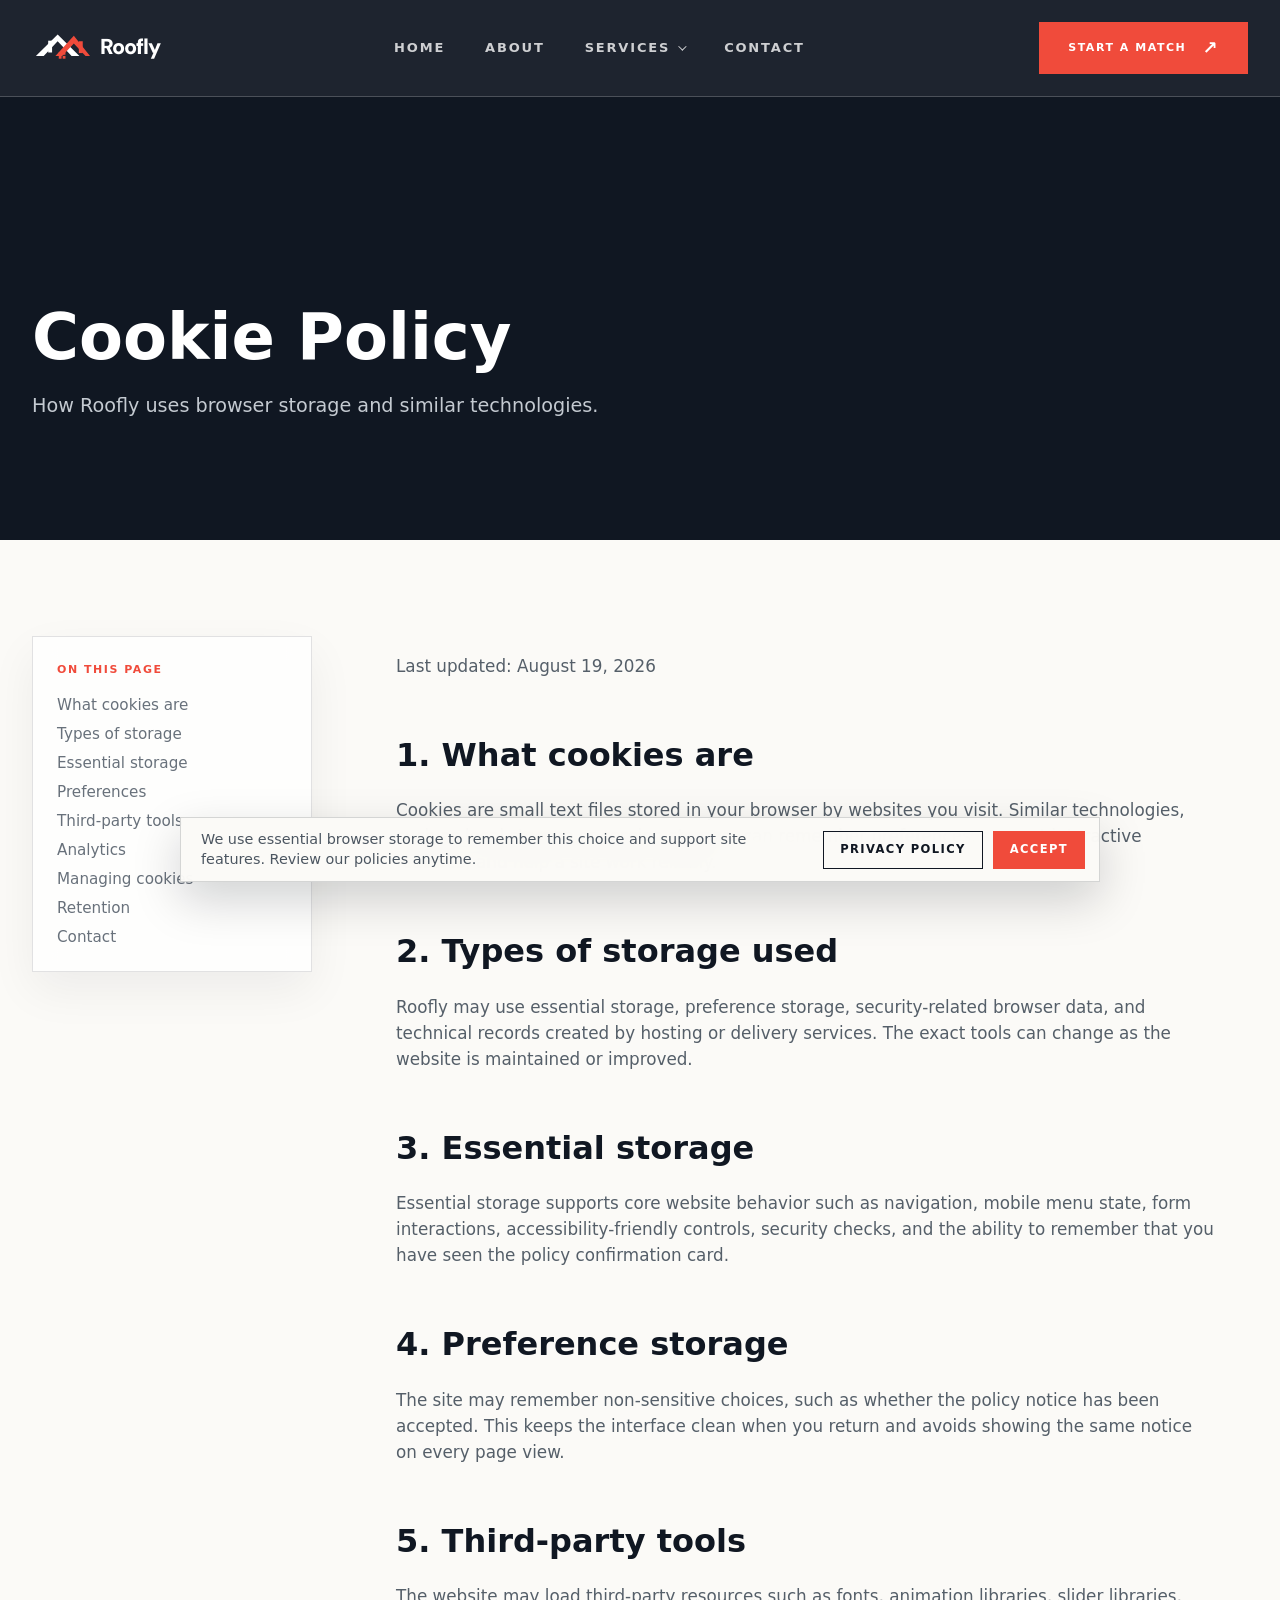
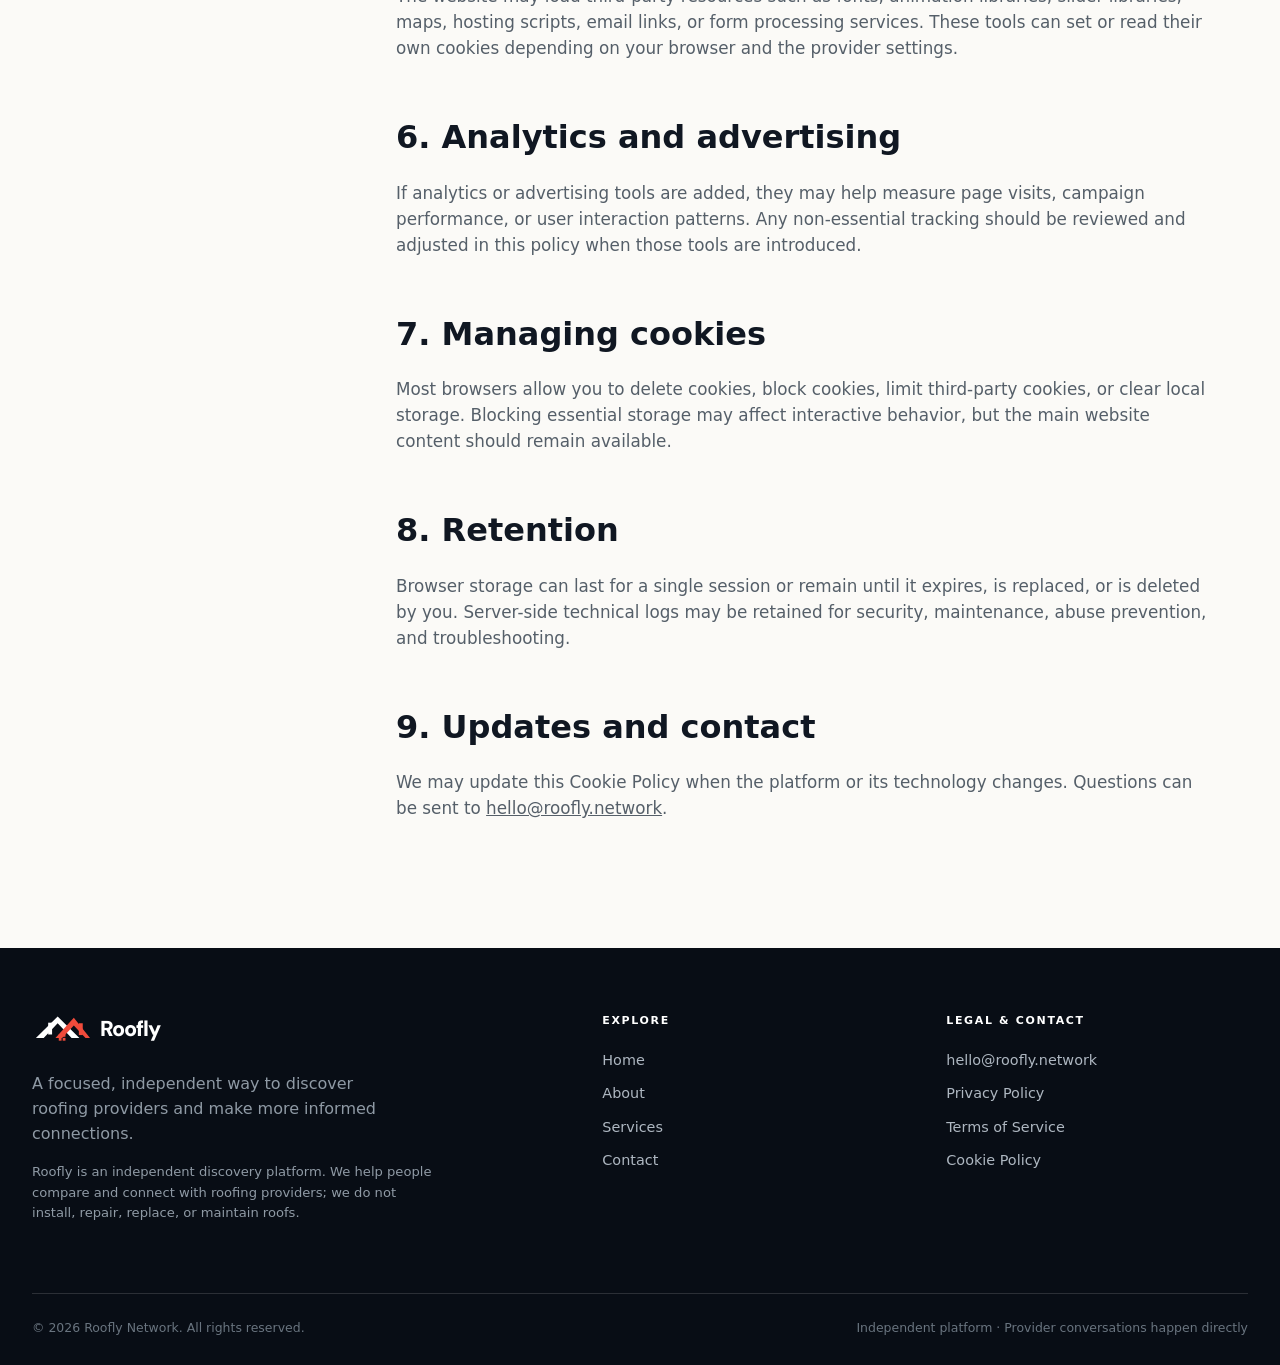
==== commit ea67712f: "+" ====
--- a/cookie-policy.html
+++ b/cookie-policy.html
@@ -34,8 +34,7 @@
   <main>
     <section class="legal-hero">
       <div class="container">
-        <div class="eyebrow">Legal</div>
-        <h1 class="h2" style="margin-top:22px">Cookie Policy</h1>
+        <h1 class="h2">Cookie Policy</h1>
         <p class="lede" style="margin-top:24px">How <span data-site-name>Roofly</span> uses browser storage and similar technologies.</p>
       </div>
     </section>
--- a/assets/css/styles.css
+++ b/assets/css/styles.css
@@ -1,11 +1,11 @@
-:root{--ink:#101722;--ink-2:#192333;--coral:#f04b3b;--cream:#f4f0e9;--paper:#fbfaf7;--muted:#7c858e;--line:rgba(16,23,34,.17);--serif:Georgia,'Times New Roman',serif;--sans:Inter,ui-sans-serif,system-ui,-apple-system,BlinkMacSystemFont,'Segoe UI',sans-serif;--max:1240px}*{box-sizing:border-box}html{scroll-behavior:smooth;overflow-x:hidden;overflow-x:clip}body{margin:0;max-width:100%;overflow-x:hidden;overflow-x:clip;background:var(--paper);color:var(--ink);font-family:var(--sans);font-size:16px;line-height:1.55}body.is-locked{overflow:hidden}a{color:inherit;text-decoration:none}button,input,select,textarea{font:inherit}button{cursor:pointer}img{display:block;max-width:100%}.container{width:min(calc(100% - 64px),var(--max));margin:0 auto}.eyebrow{display:flex;align-items:center;gap:12px;text-transform:uppercase;letter-spacing:.14em;font-size:12px;font-weight:700;color:var(--coral)}.eyebrow:before{content:'';display:block;width:36px;height:1px;background:currentColor}.section{padding:128px 0}.section--dark{background:var(--ink);color:#fff}.display{font-size:clamp(3.5rem,8vw,8.5rem);line-height:.88;letter-spacing:0;margin:0;font-weight:700}.h2{font-size:clamp(2.75rem,5vw,6rem);line-height:.94;letter-spacing:0;margin:0;font-weight:700}.h3{font-size:clamp(1.4rem,2.4vw,2.25rem);line-height:1.05;letter-spacing:-.045em;margin:0;font-weight:750}.lede{font-size:clamp(1.05rem,1.5vw,1.35rem);line-height:1.55;color:#c4cad1;max-width:620px}.small{font-size:.86rem;color:var(--muted)}.skip-link{position:fixed;left:16px;top:16px;z-index:1000;padding:10px 14px;background:var(--coral);color:#fff;transform:translateY(-150%)}.skip-link:focus{transform:translateY(0)}.topbar{background:linear-gradient(100deg,#23234a,#8f1432 68%,#c61919);color:#fff;font-size:12px;letter-spacing:.15em;text-transform:uppercase;padding:11px 0}.topbar__inner{display:flex;justify-content:space-between;gap:20px}.topbar__links{display:flex;gap:24px}.site-header{position:sticky;top:0;left:0;width:100%;z-index:20;color:#fff;background:rgba(16,23,34,.94);border-bottom:1px solid rgba(255,255,255,.2);backdrop-filter:blur(14px)}.site-header.is-scrolled{background:rgba(16,23,34,.97)}.nav{display:flex;align-items:center;justify-content:space-between;min-height:96px}.brand{display:flex;align-items:center;gap:10px;font-size:1.35rem;font-weight:850;letter-spacing:-.05em}.brand img{width:45px;height:36px;object-fit:contain}.nav__links{display:flex;align-items:center;gap:40px;font-size:13px;font-weight:750;letter-spacing:.14em;text-transform:uppercase}.nav__links>a,.nav__trigger{opacity:.78;position:relative}.nav__links>a:after,.nav__trigger:after{content:'';position:absolute;left:0;bottom:-10px;width:100%;height:2px;background:var(--coral);transform:scaleX(0);transform-origin:left;transition:transform .25s ease}.nav__links>a:hover,.nav__links>a.active,.nav__trigger:hover,.nav__trigger.active,.nav__item--has-menu:hover .nav__trigger,.nav__item--has-menu:focus-within .nav__trigger{opacity:1}.nav__links>a:hover:after,.nav__links>a.active:after,.nav__trigger:hover:after,.nav__trigger.active:after,.nav__item--has-menu:hover .nav__trigger:after,.nav__item--has-menu:focus-within .nav__trigger:after{transform:scaleX(1)}.nav__item{position:relative;display:flex;align-items:center}.nav__trigger{display:inline-flex;align-items:center;gap:8px}.nav__trigger:before{content:'';order:2;width:5px;height:5px;border-right:1px solid currentColor;border-bottom:1px solid currentColor;transform:rotate(45deg) translateY(-2px);transition:transform .2s ease}.nav__item--has-menu:hover .nav__trigger:before,.nav__item--has-menu:focus-within .nav__trigger:before{transform:rotate(225deg) translate(-1px,-1px)}.nav-dropdown{position:absolute;top:calc(100% + 22px);left:50%;z-index:30;width:280px;padding:10px;background:rgba(251,250,247,.98);color:var(--ink);border:1px solid rgba(16,23,34,.14);box-shadow:0 24px 60px rgba(4,10,20,.22);opacity:0;visibility:hidden;pointer-events:none;transform:translate(-50%,10px);transition:opacity .2s ease,transform .2s ease,visibility .2s ease;text-transform:none;letter-spacing:0}.nav-dropdown:before{content:'';position:absolute;left:0;right:0;top:-24px;height:24px}.nav-dropdown a{display:grid;gap:2px;padding:13px 14px;opacity:1;transition:background .18s ease,color .18s ease}.nav-dropdown a:after{display:none}.nav-dropdown a:hover,.nav-dropdown a.active{background:var(--ink);color:#fff}.nav-dropdown span{font-size:13px;font-weight:800;letter-spacing:.02em}.nav-dropdown small{font-size:12px;color:var(--muted);font-weight:500}.nav-dropdown a:hover small,.nav-dropdown a.active small{color:#c9d0d8}.nav__item--has-menu:hover .nav-dropdown,.nav__item--has-menu:focus-within .nav-dropdown,.nav__item--has-menu.is-open .nav-dropdown{opacity:1;visibility:visible;pointer-events:auto;transform:translate(-50%,0)}.button{display:inline-flex;align-items:center;justify-content:center;gap:16px;min-height:52px;padding:0 28px;border:1px solid transparent;border-radius:0;text-transform:uppercase;letter-spacing:.14em;font-size:11px;font-weight:800;transition:transform .25s ease,background .25s ease,color .25s ease,border-color .25s ease}.button:hover{transform:translateY(-3px)}.button--coral{background:var(--coral);color:#fff}.button--light{background:#fff;color:var(--ink)}.button--outline{border-color:rgba(255,255,255,.7);color:#fff;background:transparent}.button--outline-dark{border-color:var(--ink);color:var(--ink);background:transparent}.arrow{font-size:18px;line-height:1}.menu-toggle{display:none;background:none;border:0;color:#fff;font-size:24px}.hero{position:relative;min-height:830px;display:flex;align-items:center;overflow:hidden;background:var(--ink);color:#fff}.hero__media{position:absolute;inset:0;background-image:linear-gradient(90deg,rgba(7,13,24,.88) 0%,rgba(7,13,24,.66) 42%,rgba(7,13,24,.2) 100%),url('../images/hero-roof.png');background-size:cover;background-position:center}.hero__content{position:relative;z-index:1;padding:170px 0 120px}.hero__content .eyebrow{color:#d7dce0;margin-bottom:28px}.hero__title{max-width:950px}.hero__title em{font-family:var(--serif);font-weight:400;letter-spacing:0}.hero__bottom{display:flex;align-items:end;justify-content:space-between;gap:40px;margin-top:54px}.hero__aside{max-width:430px}.hero__stamp{display:grid;place-items:center;width:132px;height:132px;border:1px solid rgba(255,255,255,.45);border-radius:50%;font-size:11px;text-transform:uppercase;letter-spacing:.15em;text-align:center;transform:rotate(-12deg)}.hero__scroll{position:absolute;bottom:34px;right:32px;writing-mode:vertical-rl;text-transform:uppercase;letter-spacing:.2em;font-size:10px;color:#c4cad1}.hero__scroll:after{content:'';display:block;width:1px;height:64px;background:var(--coral);margin-top:14px}.marquee{overflow:hidden;contain:paint;background:var(--coral);color:#fff;white-space:nowrap;padding:15px 0}.marquee__track{display:flex;width:max-content;animation:marquee 28s linear infinite;text-transform:uppercase;font-size:12px;font-weight:800;letter-spacing:.2em}.marquee__group{display:flex;align-items:center;gap:50px;padding-right:50px}.marquee__group span:after{content:'✦';margin-left:50px}@keyframes marquee{from{transform:translateX(0)}to{transform:translateX(-50%)}}.section-intro{display:flex;justify-content:space-between;align-items:end;gap:50px;margin-bottom:56px}.section-intro p{max-width:450px;margin:0;color:var(--muted)}.services-grid{display:grid;grid-template-columns:repeat(3,1fr);gap:18px}.service-card{position:relative;min-height:460px;overflow:hidden;background:var(--ink);color:#fff}.service-card img{width:100%;height:100%;position:absolute;inset:0;object-fit:cover;opacity:.58;transition:transform .6s ease,opacity .6s ease}.service-card:after{content:'';position:absolute;inset:0;background:linear-gradient(180deg,transparent 22%,rgba(9,15,25,.92) 100%)}.service-card__content{position:absolute;z-index:1;inset:auto 28px 28px}.service-card__number{font-size:12px;letter-spacing:.18em;color:#c4cad1}.service-card h3{margin:10px 0 14px;font-size:2rem;letter-spacing:-.06em}.service-card p{margin:0;color:#c4cad1;max-width:300px}.service-card:hover img{transform:scale(1.07);opacity:.82}.service-card__link{display:inline-block;margin-top:22px;color:#fff;font-size:12px;letter-spacing:.13em;text-transform:uppercase}.split{display:grid;grid-template-columns:1fr 1fr;gap:100px;align-items:center}.about-copy{max-width:620px}.about-copy p{font-size:clamp(1.15rem,2vw,1.65rem);line-height:1.45;margin:25px 0;color:#343d46}.about-copy p:first-of-type:first-letter{font-family:var(--serif);font-size:5rem;float:left;line-height:.8;padding:.1em .12em 0 0;color:var(--coral)}.image-frame{position:relative}.image-frame img{width:100%;height:590px;object-fit:cover}.image-frame:before{content:'';position:absolute;inset:-20px 20px 20px -20px;border:1px solid var(--coral);z-index:-1}.image-caption{position:absolute;bottom:20px;left:20px;right:20px;padding:20px;background:rgba(16,23,34,.8);color:#fff;display:flex;justify-content:space-between;gap:20px;align-items:end}.image-caption span{font-size:12px;text-transform:uppercase;letter-spacing:.16em}.finder{display:grid;grid-template-columns:.78fr 1.22fr;min-height:660px}.finder__intro{padding:78px;background:#0b1019;color:#fff;border-radius:0 0 42px 0}.finder__intro .h2{margin:28px 0}.finder__intro p{color:#abb3bc;max-width:420px}.finder__steps{position:relative;padding:78px 7%;display:grid;grid-template-columns:repeat(3,1fr);align-items:start;gap:28px;background:linear-gradient(rgba(13,26,45,.75),rgba(13,26,45,.87)),url('../images/hero-roof.png') center/cover;color:#fff}.finder__steps:before{content:'';position:absolute;left:10%;right:10%;top:160px;height:1px;background:rgba(255,255,255,.32)}.step{position:relative;z-index:1;text-align:center}.step__icon{display:grid;place-items:center;width:108px;height:108px;margin:0 auto 64px;border-radius:50%;background:#fff;color:var(--ink);font-size:28px}.step__number{position:absolute;top:-10px;right:calc(50% - 66px);display:grid;place-items:center;width:38px;height:38px;border-radius:50%;background:var(--coral);color:#fff;font-weight:800;font-size:12px}.step h3{font-size:1.1rem;margin:0 0 13px}.step p{font-size:.9rem;color:#b9c1c9;margin:0}.swiper{overflow:hidden}.providers{background:var(--cream)}.provider-card{display:grid;grid-template-columns:minmax(0,1fr) minmax(0,1.2fr);gap:0;background:#fff;height:460px;min-height:460px;overflow:hidden}.provider-swiper .swiper-wrapper{align-items:stretch}.provider-swiper .swiper-slide.provider-card{height:460px;min-height:460px}.provider-card__copy{padding:56px;min-width:0;overflow:hidden}.provider-card__copy h3{margin:18px 0}.provider-card__copy p{color:#5b636c}.provider-card__media{height:100%;min-height:0;overflow:hidden}.provider-card__media img{display:block;width:100%;height:100%;object-fit:cover;object-position:center;transition:transform .6s ease}.provider-card:hover .provider-card__media img{transform:scale(1.04)}.swiper-pagination{position:static;margin-top:26px;text-align:left}.swiper-pagination-bullet{width:34px;height:2px;border-radius:0;background:var(--ink);opacity:.2}.swiper-pagination-bullet-active{opacity:1;background:var(--coral)}.faq{display:grid;grid-template-columns:.8fr 1.2fr;gap:90px}.accordion{border-top:1px solid var(--line)}.accordion__item{border-bottom:1px solid var(--line)}.accordion__button{width:100%;display:flex;justify-content:space-between;align-items:center;gap:24px;padding:24px 0;background:none;border:0;color:var(--ink);text-align:left;font-size:1.2rem;font-weight:750}.accordion__plus{font-size:24px;color:var(--coral);transition:transform .25s ease}.accordion__panel{display:grid;grid-template-rows:0fr;transition:grid-template-rows .35s ease}.accordion__panel>div{overflow:hidden}.accordion__panel p{margin:0 0 24px;color:var(--muted);max-width:650px}.accordion__item.is-open .accordion__panel{grid-template-rows:1fr}.accordion__item.is-open .accordion__plus{transform:rotate(45deg)}.parallax{min-height:540px;display:grid;place-items:center;text-align:center;color:#fff;background:linear-gradient(rgba(12,19,32,.62),rgba(12,19,32,.62)),url('../images/parallax-tiles.png') center/cover fixed}.parallax .h2{max-width:900px}.contact{background:var(--ink);color:#fff}.contact-grid{display:grid;grid-template-columns:.8fr 1.2fr;gap:100px}.contact h2{margin:24px 0}.contact__copy p{color:#aeb7c1;max-width:420px}.contact__email{display:inline-block;margin-top:28px;color:#fff;border-bottom:1px solid var(--coral);font-size:1.3rem}.contact-form{display:grid;grid-template-columns:1fr 1fr;gap:18px}.field{display:flex;flex-direction:column;gap:7px}.field--full{grid-column:1/-1}.field label{font-size:11px;text-transform:uppercase;letter-spacing:.14em;color:#b9c1c9}.field input,.field select,.field textarea{width:100%;border:1px solid rgba(255,255,255,.25);background:rgba(255,255,255,.06);border-radius:0;color:#fff;padding:15px 16px;outline:0;transition:border-color .2s ease,background .2s ease}.field input:focus,.field select:focus,.field textarea:focus{border-color:var(--coral);background:rgba(255,255,255,.1)}.field select option{color:var(--ink)}.field textarea{min-height:150px;resize:vertical}.consent{display:flex;align-items:flex-start;gap:10px;grid-column:1/-1;color:#aeb7c1;font-size:.86rem}.consent input{margin-top:5px;accent-color:var(--coral)}.form-actions{grid-column:1/-1;display:flex;align-items:center;gap:20px;margin-top:4px}.form-status{font-size:.9rem;color:#aeb7c1}.form-status.success{color:#8ee2ae}.form-status.error{color:#ff9a8e}.honeypot{position:absolute;left:-10000px;opacity:0}.site-footer{background:#080d15;color:#fff;padding:64px 0 28px}.footer-grid{display:grid;grid-template-columns:1.3fr .7fr .8fr;gap:80px;padding-bottom:56px;border-bottom:1px solid rgba(255,255,255,.14)}.footer-grid .brand{margin-bottom:24px}.footer__about{max-width:380px;color:#8f9aa5}.footer__title{font-size:11px;text-transform:uppercase;letter-spacing:.15em;color:#fff;margin:0 0 20px}.footer__links{display:grid;gap:11px;color:#aeb7c1;font-size:.9rem}.footer__links a:hover{color:#fff}.footer__disclaimer{font-size:.82rem;color:#8f9aa5;max-width:400px}.footer-bottom{display:flex;justify-content:space-between;gap:24px;padding-top:24px;color:#69747f;font-size:.78rem}.legal-hero{padding:210px 0 100px;background:var(--ink);color:#fff}.legal-content{max-width:820px;padding:100px 0}.legal-content h2{margin:52px 0 16px;font-size:2rem}.legal-content p,.legal-content li{color:#555f69;font-size:1.05rem}.legal-content ul{padding-left:22px}.service-hero{min-height:660px;background:linear-gradient(90deg,rgba(7,13,24,.88),rgba(7,13,24,.25)),url('../images/hero-roof.png') center/cover;color:#fff;display:flex;align-items:end;padding:180px 0 90px}.service-hero .h2{max-width:830px}.service-content{padding:110px 0}.service-detail{display:grid;grid-template-columns:.7fr 1.3fr;gap:100px}.service-detail__body p{font-size:1.2rem;color:#56606b;max-width:760px}.service-detail__list{margin:34px 0 0;padding:0;list-style:none;border-top:1px solid var(--line)}.service-detail__list li{display:flex;justify-content:space-between;gap:20px;padding:18px 0;border-bottom:1px solid var(--line);font-weight:700}.service-detail__list span{color:var(--coral)}.reveal{opacity:0;transform:translateY(20px);transition:opacity .7s ease,transform .7s ease}.reveal.is-visible{opacity:1;transform:none}@media (max-width:900px){.container{width:min(calc(100% - 40px),var(--max))}.section{padding:88px 0}.topbar{display:none}.site-header{top:0}.nav{min-height:78px}.nav__links{display:none;position:absolute;top:78px;left:0;right:0;padding:20px;background:var(--ink);flex-direction:column;align-items:flex-start;gap:18px}.nav__links.is-open{display:flex}.nav__item{display:block;width:100%}.nav__trigger{width:max-content}.nav-dropdown{position:static;width:100%;margin:10px 0 0;padding:6px;background:rgba(255,255,255,.06);color:#fff;border-color:rgba(255,255,255,.12);box-shadow:none;opacity:1;visibility:visible;pointer-events:auto;transform:none}.nav-dropdown:before{display:none}.nav-dropdown a{padding:11px 12px;color:#fff}.nav-dropdown a:hover,.nav-dropdown a.active{background:rgba(255,255,255,.12)}.nav-dropdown small{color:#aeb7c1}.nav__item--has-menu:hover .nav-dropdown,.nav__item--has-menu:focus-within .nav-dropdown,.nav__item--has-menu.is-open .nav-dropdown{transform:none}.nav__cta{display:none}.menu-toggle{display:block}.hero{min-height:720px}.hero__content{padding:130px 0 90px}.hero__bottom{align-items:start;flex-direction:column}.hero__stamp{width:90px;height:90px;font-size:9px}.services-grid,.split,.faq,.contact-grid,.finder,.service-detail{grid-template-columns:1fr;gap:48px}.image-frame img{height:440px}.finder__intro{padding:56px 30px}.finder__steps{padding:56px 20px;grid-template-columns:1fr;gap:38px}.finder__steps:before{left:50%;top:130px;bottom:130px;width:1px;height:auto}.step__icon{margin-bottom:22px}.provider-card{grid-template-columns:1fr;height:auto}.provider-swiper .swiper-slide.provider-card{height:auto;min-height:0}.provider-card__media{height:320px;min-height:0;order:-1}.contact-grid{gap:50px}.footer-grid{grid-template-columns:1fr 1fr;gap:40px}.footer-grid>div:first-child{grid-column:1/-1}.footer-bottom{flex-direction:column}.parallax{background-attachment:scroll;min-height:440px}}@media (max-width:560px){.container{width:min(calc(100% - 32px),var(--max))}.hero__title{font-size:3.55rem}.section-intro{display:block}.section-intro p{margin-top:18px}.services-grid{gap:12px}.service-card{min-height:390px}.image-frame:before{inset:-12px 12px 12px -12px}.contact-form{grid-template-columns:1fr}.field--full,.consent,.form-actions{grid-column:auto}.footer-grid{grid-template-columns:1fr}.footer-grid>div:first-child{grid-column:auto}.display{font-size:3.7rem}}
+:root{--ink:#101722;--ink-2:#192333;--coral:#f04b3b;--cream:#f4f0e9;--paper:#fbfaf7;--muted:#7c858e;--line:rgba(16,23,34,.17);--serif:Georgia,'Times New Roman',serif;--sans:Inter,ui-sans-serif,system-ui,-apple-system,BlinkMacSystemFont,'Segoe UI',sans-serif;--max:1240px}*{box-sizing:border-box}html{scroll-behavior:smooth;overflow-x:hidden;overflow-x:clip}body{margin:0;max-width:100%;overflow-x:hidden;overflow-x:clip;background:var(--paper);color:var(--ink);font-family:var(--sans);font-size:16px;line-height:1.55}body.is-locked{overflow:hidden}a{color:inherit;text-decoration:none}button,input,select,textarea{font:inherit}button{cursor:pointer}img{display:block;max-width:100%}.container{width:min(calc(100% - 64px),var(--max));margin:0 auto}.section{padding:128px 0}.section--dark{background:var(--ink);color:#fff}.display{font-size:clamp(3.5rem,8vw,8.5rem);line-height:.88;letter-spacing:0;margin:0;font-weight:700}.h2{font-size:clamp(2.75rem,5vw,6rem);line-height:.94;letter-spacing:0;margin:0;font-weight:700}.h3{font-size:clamp(1.4rem,2.4vw,2.25rem);line-height:1.05;letter-spacing:-.045em;margin:0;font-weight:750}.lede{font-size:clamp(1.05rem,1.5vw,1.35rem);line-height:1.55;color:#c4cad1;max-width:620px}.small{font-size:.86rem;color:var(--muted)}.skip-link{position:fixed;left:16px;top:16px;z-index:1000;padding:10px 14px;background:var(--coral);color:#fff;transform:translateY(-150%)}.skip-link:focus{transform:translateY(0)}.topbar{background:linear-gradient(100deg,#23234a,#8f1432 68%,#c61919);color:#fff;font-size:12px;letter-spacing:.15em;text-transform:uppercase;padding:11px 0}.topbar__inner{display:flex;justify-content:space-between;gap:20px}.topbar__links{display:flex;gap:24px}.site-header{position:sticky;top:0;left:0;width:100%;z-index:20;color:#fff;background:rgba(16,23,34,.94);border-bottom:1px solid rgba(255,255,255,.2);backdrop-filter:blur(14px)}.site-header.is-scrolled{background:rgba(16,23,34,.97)}.nav{display:flex;align-items:center;justify-content:space-between;min-height:96px}.brand{display:flex;align-items:center;gap:10px;font-size:1.35rem;font-weight:850;letter-spacing:-.05em}.brand img{width:45px;height:36px;object-fit:contain}.nav__links{display:flex;align-items:center;gap:40px;font-size:13px;font-weight:750;letter-spacing:.14em;text-transform:uppercase}.nav__links>a,.nav__trigger{opacity:.78;position:relative}.nav__links>a:after,.nav__trigger:after{content:'';position:absolute;left:0;bottom:-10px;width:100%;height:2px;background:var(--coral);transform:scaleX(0);transform-origin:left;transition:transform .25s ease}.nav__links>a:hover,.nav__links>a.active,.nav__trigger:hover,.nav__trigger.active,.nav__item--has-menu:hover .nav__trigger,.nav__item--has-menu:focus-within .nav__trigger{opacity:1}.nav__links>a:hover:after,.nav__links>a.active:after,.nav__trigger:hover:after,.nav__trigger.active:after,.nav__item--has-menu:hover .nav__trigger:after,.nav__item--has-menu:focus-within .nav__trigger:after{transform:scaleX(1)}.nav__item{position:relative;display:flex;align-items:center}.nav__trigger{display:inline-flex;align-items:center;gap:8px}.nav__trigger:before{content:'';order:2;width:5px;height:5px;border-right:1px solid currentColor;border-bottom:1px solid currentColor;transform:rotate(45deg) translateY(-2px);transition:transform .2s ease}.nav__item--has-menu:hover .nav__trigger:before,.nav__item--has-menu:focus-within .nav__trigger:before{transform:rotate(225deg) translate(-1px,-1px)}.nav-dropdown{position:absolute;top:calc(100% + 22px);left:50%;z-index:30;width:280px;padding:10px;background:rgba(251,250,247,.98);color:var(--ink);border:1px solid rgba(16,23,34,.14);box-shadow:0 24px 60px rgba(4,10,20,.22);opacity:0;visibility:hidden;pointer-events:none;transform:translate(-50%,10px);transition:opacity .2s ease,transform .2s ease,visibility .2s ease;text-transform:none;letter-spacing:0}.nav-dropdown:before{content:'';position:absolute;left:0;right:0;top:-24px;height:24px}.nav-dropdown a{display:grid;gap:2px;padding:13px 14px;opacity:1;transition:background .18s ease,color .18s ease}.nav-dropdown a:after{display:none}.nav-dropdown a:hover,.nav-dropdown a.active{background:var(--ink);color:#fff}.nav-dropdown span{font-size:13px;font-weight:800;letter-spacing:.02em}.nav-dropdown small{font-size:12px;color:var(--muted);font-weight:500}.nav-dropdown a:hover small,.nav-dropdown a.active small{color:#c9d0d8}.nav__item--has-menu:hover .nav-dropdown,.nav__item--has-menu:focus-within .nav-dropdown,.nav__item--has-menu.is-open .nav-dropdown{opacity:1;visibility:visible;pointer-events:auto;transform:translate(-50%,0)}.button{display:inline-flex;align-items:center;justify-content:center;gap:16px;min-height:52px;padding:0 28px;border:1px solid transparent;border-radius:0;text-transform:uppercase;letter-spacing:.14em;font-size:11px;font-weight:800;transition:transform .25s ease,background .25s ease,color .25s ease,border-color .25s ease}.button:hover{transform:translateY(-3px)}.button--coral{background:var(--coral);color:#fff}.button--light{background:#fff;color:var(--ink)}.button--outline{border-color:rgba(255,255,255,.7);color:#fff;background:transparent}.button--outline-dark{border-color:var(--ink);color:var(--ink);background:transparent}.arrow{font-size:18px;line-height:1}.menu-toggle{display:none;background:none;border:0;color:#fff;font-size:24px}.hero{position:relative;min-height:830px;display:flex;align-items:center;overflow:hidden;background:var(--ink);color:#fff}.hero__media{position:absolute;inset:0;background-image:linear-gradient(90deg,rgba(7,13,24,.88) 0%,rgba(7,13,24,.66) 42%,rgba(7,13,24,.2) 100%),url('../images/hero-roof.png');background-size:cover;background-position:center}.hero__content{position:relative;z-index:1;padding:170px 0 120px}.hero__title{max-width:950px}.hero__title em{font-family:var(--serif);font-weight:400;letter-spacing:0}.hero__bottom{display:flex;align-items:end;justify-content:space-between;gap:40px;margin-top:54px}.hero__aside{max-width:430px}.hero__stamp{display:grid;place-items:center;width:132px;height:132px;border:1px solid rgba(255,255,255,.45);border-radius:50%;font-size:11px;text-transform:uppercase;letter-spacing:.15em;text-align:center;transform:rotate(-12deg)}.hero__scroll{position:absolute;bottom:34px;right:32px;writing-mode:vertical-rl;text-transform:uppercase;letter-spacing:.2em;font-size:10px;color:#c4cad1}.hero__scroll:after{content:'';display:block;width:1px;height:64px;background:var(--coral);margin-top:14px}.marquee{overflow:hidden;contain:paint;background:var(--coral);color:#fff;white-space:nowrap;padding:15px 0}.marquee__track{display:flex;width:max-content;animation:marquee 28s linear infinite;text-transform:uppercase;font-size:12px;font-weight:800;letter-spacing:.2em}.marquee__group{display:flex;align-items:center;gap:50px;padding-right:50px}.marquee__group span:after{content:'✦';margin-left:50px}@keyframes marquee{from{transform:translateX(0)}to{transform:translateX(-50%)}}.section-intro{display:flex;justify-content:space-between;align-items:end;gap:50px;margin-bottom:56px}.section-intro p{max-width:450px;margin:0;color:var(--muted)}.services-grid{display:grid;grid-template-columns:repeat(3,1fr);gap:18px}.service-card{position:relative;min-height:460px;overflow:hidden;background:var(--ink);color:#fff}.service-card img{width:100%;height:100%;position:absolute;inset:0;object-fit:cover;opacity:.58;transition:transform .6s ease,opacity .6s ease}.service-card:after{content:'';position:absolute;inset:0;background:linear-gradient(180deg,transparent 22%,rgba(9,15,25,.92) 100%)}.service-card__content{position:absolute;z-index:1;inset:auto 28px 28px}.service-card__number{font-size:12px;letter-spacing:.18em;color:#c4cad1}.service-card h3{margin:10px 0 14px;font-size:2rem;letter-spacing:-.06em}.service-card p{margin:0;color:#c4cad1;max-width:300px}.service-card:hover img{transform:scale(1.07);opacity:.82}.service-card__link{display:inline-block;margin-top:22px;color:#fff;font-size:12px;letter-spacing:.13em;text-transform:uppercase}.split{display:grid;grid-template-columns:1fr 1fr;gap:100px;align-items:center}.about-copy{max-width:620px}.about-copy p{font-size:clamp(1.15rem,2vw,1.65rem);line-height:1.45;margin:25px 0;color:#343d46}.about-copy p:first-of-type:first-letter{font-family:var(--serif);font-size:5rem;float:left;line-height:.8;padding:.1em .12em 0 0;color:var(--coral)}.image-frame{position:relative}.image-frame img{width:100%;height:590px;object-fit:cover}.image-frame:before{content:'';position:absolute;inset:-20px 20px 20px -20px;border:1px solid var(--coral);z-index:-1}.image-caption{position:absolute;bottom:20px;left:20px;right:20px;padding:20px;background:rgba(16,23,34,.8);color:#fff;display:flex;justify-content:space-between;gap:20px;align-items:end}.image-caption span{font-size:12px;text-transform:uppercase;letter-spacing:.16em}.finder{display:grid;grid-template-columns:.78fr 1.22fr;min-height:660px}.finder__intro{padding:78px;background:#0b1019;color:#fff;border-radius:0 0 42px 0}.finder__intro .h2{margin:28px 0}.finder__intro p{color:#abb3bc;max-width:420px}.finder__steps{position:relative;padding:78px 7%;display:grid;grid-template-columns:repeat(3,1fr);align-items:start;gap:28px;background:linear-gradient(rgba(13,26,45,.75),rgba(13,26,45,.87)),url('../images/hero-roof.png') center/cover;color:#fff}.finder__steps:before{content:'';position:absolute;left:10%;right:10%;top:160px;height:1px;background:rgba(255,255,255,.32)}.step{position:relative;z-index:1;text-align:center}.step__icon{display:grid;place-items:center;width:108px;height:108px;margin:0 auto 64px;border-radius:50%;background:#fff;color:var(--ink);font-size:28px}.step__number{position:absolute;top:-10px;right:calc(50% - 66px);display:grid;place-items:center;width:38px;height:38px;border-radius:50%;background:var(--coral);color:#fff;font-weight:800;font-size:12px}.step h3{font-size:1.1rem;margin:0 0 13px}.step p{font-size:.9rem;color:#b9c1c9;margin:0}.swiper{overflow:hidden}.providers{background:var(--cream)}.provider-card{display:grid;grid-template-columns:minmax(0,1fr) minmax(0,1.2fr);gap:0;background:#fff;height:460px;min-height:460px;overflow:hidden}.provider-swiper .swiper-wrapper{align-items:stretch}.provider-swiper .swiper-slide.provider-card{height:460px;min-height:460px}.provider-card__copy{padding:56px;min-width:0;overflow:hidden}.provider-card__copy h3{margin:18px 0}.provider-card__copy p{color:#5b636c}.provider-card__media{height:100%;min-height:0;overflow:hidden}.provider-card__media img{display:block;width:100%;height:100%;object-fit:cover;object-position:center;transition:transform .6s ease}.provider-card:hover .provider-card__media img{transform:scale(1.04)}.swiper-pagination{position:static;margin-top:26px;text-align:left}.swiper-pagination-bullet{width:34px;height:2px;border-radius:0;background:var(--ink);opacity:.2}.swiper-pagination-bullet-active{opacity:1;background:var(--coral)}.faq{display:grid;grid-template-columns:.8fr 1.2fr;gap:90px}.accordion{border-top:1px solid var(--line)}.accordion__item{border-bottom:1px solid var(--line)}.accordion__button{width:100%;display:flex;justify-content:space-between;align-items:center;gap:24px;padding:24px 0;background:none;border:0;color:var(--ink);text-align:left;font-size:1.2rem;font-weight:750}.accordion__plus{font-size:24px;color:var(--coral);transition:transform .25s ease}.accordion__panel{display:grid;grid-template-rows:0fr;transition:grid-template-rows .35s ease}.accordion__panel>div{overflow:hidden}.accordion__panel p{margin:0 0 24px;color:var(--muted);max-width:650px}.accordion__item.is-open .accordion__panel{grid-template-rows:1fr}.accordion__item.is-open .accordion__plus{transform:rotate(45deg)}.parallax{min-height:540px;display:grid;place-items:center;text-align:center;color:#fff;background:linear-gradient(rgba(12,19,32,.62),rgba(12,19,32,.62)),url('../images/parallax-tiles.png') center/cover fixed}.parallax .h2{max-width:900px}.contact{background:var(--ink);color:#fff}.contact-grid{display:grid;grid-template-columns:.8fr 1.2fr;gap:100px}.contact h2{margin:24px 0}.contact__copy p{color:#aeb7c1;max-width:420px}.contact__email{display:inline-block;margin-top:28px;color:#fff;border-bottom:1px solid var(--coral);font-size:1.3rem}.contact-form{display:grid;grid-template-columns:1fr 1fr;gap:18px}.field{display:flex;flex-direction:column;gap:7px}.field--full{grid-column:1/-1}.field label{font-size:11px;text-transform:uppercase;letter-spacing:.14em;color:#b9c1c9}.field input,.field select,.field textarea{width:100%;border:1px solid rgba(255,255,255,.25);background:rgba(255,255,255,.06);border-radius:0;color:#fff;padding:15px 16px;outline:0;transition:border-color .2s ease,background .2s ease}.field input:focus,.field select:focus,.field textarea:focus{border-color:var(--coral);background:rgba(255,255,255,.1)}.field select option{color:var(--ink)}.field textarea{min-height:150px;resize:vertical}.consent{display:flex;align-items:flex-start;gap:10px;grid-column:1/-1;color:#aeb7c1;font-size:.86rem}.consent input{margin-top:5px;accent-color:var(--coral)}.form-actions{grid-column:1/-1;display:flex;align-items:center;gap:20px;margin-top:4px}.form-status{font-size:.9rem;color:#aeb7c1}.form-status.success{color:#8ee2ae}.form-status.error{color:#ff9a8e}.honeypot{position:absolute;left:-10000px;opacity:0}.site-footer{background:#080d15;color:#fff;padding:64px 0 28px}.footer-grid{display:grid;grid-template-columns:1.3fr .7fr .8fr;gap:80px;padding-bottom:56px;border-bottom:1px solid rgba(255,255,255,.14)}.footer-grid .brand{margin-bottom:24px}.footer__about{max-width:380px;color:#8f9aa5}.footer__title{font-size:11px;text-transform:uppercase;letter-spacing:.15em;color:#fff;margin:0 0 20px}.footer__links{display:grid;gap:11px;color:#aeb7c1;font-size:.9rem}.footer__links a:hover{color:#fff}.footer__disclaimer{font-size:.82rem;color:#8f9aa5;max-width:400px}.footer-bottom{display:flex;justify-content:space-between;gap:24px;padding-top:24px;color:#69747f;font-size:.78rem}.legal-hero{padding:210px 0 100px;background:var(--ink);color:#fff}.legal-content{max-width:820px;padding:100px 0}.legal-content h2{margin:52px 0 16px;font-size:2rem}.legal-content p,.legal-content li{color:#555f69;font-size:1.05rem}.legal-content ul{padding-left:22px}.service-hero{min-height:660px;background:linear-gradient(90deg,rgba(7,13,24,.88),rgba(7,13,24,.25)),url('../images/hero-roof.png') center/cover;color:#fff;display:flex;align-items:end;padding:180px 0 90px}.service-hero .h2{max-width:830px}.service-content{padding:110px 0}.service-detail{display:grid;grid-template-columns:.7fr 1.3fr;gap:100px}.service-detail__body p{font-size:1.2rem;color:#56606b;max-width:760px}.service-detail__list{margin:34px 0 0;padding:0;list-style:none;border-top:1px solid var(--line)}.service-detail__list li{display:flex;justify-content:space-between;gap:20px;padding:18px 0;border-bottom:1px solid var(--line);font-weight:700}.service-detail__list span{color:var(--coral)}.reveal{opacity:0;transform:translateY(20px);transition:opacity .7s ease,transform .7s ease}.reveal.is-visible{opacity:1;transform:none}@media (max-width:900px){.container{width:min(calc(100% - 40px),var(--max))}.section{padding:88px 0}.topbar{display:none}.site-header{top:0}.nav{min-height:78px}.nav__links{display:none;position:absolute;top:78px;left:0;right:0;padding:20px;background:var(--ink);flex-direction:column;align-items:flex-start;gap:18px}.nav__links.is-open{display:flex}.nav__item{display:block;width:100%}.nav__trigger{width:max-content}.nav-dropdown{position:static;width:100%;margin:10px 0 0;padding:6px;background:rgba(255,255,255,.06);color:#fff;border-color:rgba(255,255,255,.12);box-shadow:none;opacity:1;visibility:visible;pointer-events:auto;transform:none}.nav-dropdown:before{display:none}.nav-dropdown a{padding:11px 12px;color:#fff}.nav-dropdown a:hover,.nav-dropdown a.active{background:rgba(255,255,255,.12)}.nav-dropdown small{color:#aeb7c1}.nav__item--has-menu:hover .nav-dropdown,.nav__item--has-menu:focus-within .nav-dropdown,.nav__item--has-menu.is-open .nav-dropdown{transform:none}.nav__cta{display:none}.menu-toggle{display:block}.hero{min-height:720px}.hero__content{padding:130px 0 90px}.hero__bottom{align-items:start;flex-direction:column}.hero__stamp{width:90px;height:90px;font-size:9px}.services-grid,.split,.faq,.contact-grid,.finder,.service-detail{grid-template-columns:1fr;gap:48px}.image-frame img{height:440px}.finder__intro{padding:56px 30px}.finder__steps{padding:56px 20px;grid-template-columns:1fr;gap:38px}.finder__steps:before{left:50%;top:130px;bottom:130px;width:1px;height:auto}.step__icon{margin-bottom:22px}.provider-card{grid-template-columns:1fr;height:auto}.provider-swiper .swiper-slide.provider-card{height:auto;min-height:0}.provider-card__media{height:320px;min-height:0;order:-1}.contact-grid{gap:50px}.footer-grid{grid-template-columns:1fr 1fr;gap:40px}.footer-grid>div:first-child{grid-column:1/-1}.footer-bottom{flex-direction:column}.parallax{background-attachment:scroll;min-height:440px}}@media (max-width:560px){.container{width:min(calc(100% - 32px),var(--max))}.hero__title{font-size:3.55rem}.section-intro{display:block}.section-intro p{margin-top:18px}.services-grid{gap:12px}.service-card{min-height:390px}.image-frame:before{inset:-12px 12px 12px -12px}.contact-form{grid-template-columns:1fr}.field--full,.consent,.form-actions{grid-column:auto}.footer-grid{grid-template-columns:1fr}.footer-grid>div:first-child{grid-column:auto}.display{font-size:3.7rem}}
 
 .provider-swiper .swiper-pagination{display:flex;align-items:center;gap:10px;margin-top:48px;padding:8px 10px;width:max-content;max-width:100%;border:1px solid rgba(16,23,34,.12);background:rgba(255,255,255,.58);box-shadow:0 16px 38px rgba(16,23,34,.08)}
 .provider-swiper .swiper-pagination-bullet{position:relative;width:32px;height:8px;margin:0!important;border-radius:999px;background:rgba(16,23,34,.18);opacity:1;transition:width .25s ease,background .25s ease,transform .25s ease}
 .provider-swiper .swiper-pagination-bullet:hover{background:rgba(16,23,34,.34);transform:translateY(-1px)}
 .provider-swiper .swiper-pagination-bullet-active{width:54px;background:var(--coral)}
 
-.providers>.container{width:min(calc(100% - 64px),1560px)}
+.providers>.container{width:min(calc(100% - 64px),1480px)}
 .provider-swiper .swiper-wrapper{align-items:stretch}
 .provider-swiper .swiper-slide.provider-card,
 .provider-swiper .swiper-slide.provider-card.swiper-slide-prev,
@@ -22,9 +22,8 @@
 .provider-swiper .provider-card__media img{display:block;width:100%;height:100%;min-width:100%;min-height:100%;object-fit:cover;object-position:center top;opacity:1;visibility:visible}
 
 .testimonials{padding-bottom:64px;background:var(--paper);color:#171717;overflow:hidden}
-.testimonials__inner{width:min(calc(100% - 64px),1620px)}
+.testimonials__inner{width:min(calc(100% - 64px),1480px)}
 .testimonials__heading{text-align:center;margin:0 auto 84px}
-.testimonials__eyebrow{margin-bottom:22px;color:#343940;font-size:1rem;font-weight:800;line-height:1;letter-spacing:.32em;text-transform:uppercase}
 .testimonials__heading h2{margin:0;font-size:5rem;font-weight:800;line-height:.98;letter-spacing:0;white-space:nowrap}
 .testimonial-swiper{overflow:visible}
 .testimonial-swiper .swiper-wrapper{align-items:stretch}
@@ -41,7 +40,7 @@
 .testimonial-pagination .swiper-pagination-bullet-active{border-color:#4a85f7;background:#4a85f7;transform:scale(1.05)}
 
 .pricing-faq{padding-top:96px;padding-bottom:96px;background:var(--paper);color:var(--ink)}
-.pricing-faq__container{width:min(calc(100% - 64px),1660px);margin:0 auto}
+.pricing-faq__container{width:min(calc(100% - 64px),1480px);margin:0 auto}
 .pricing-faq__title{margin:0;color:var(--ink);font-size:5rem;font-weight:800;line-height:1;letter-spacing:0}
 .pricing-faq__panel{margin-top:58px;padding:58px 68px;background:linear-gradient(135deg,var(--ink),var(--ink-2));border-radius:8px;color:#fff;box-shadow:0 26px 70px rgba(16,23,34,.16)}
 .pricing-faq__price{display:grid;grid-template-columns:minmax(0,1fr) auto;gap:48px;align-items:center;padding:0 0 48px}
@@ -64,7 +63,7 @@
   .provider-swiper .provider-card__copy{height:auto;padding:34px 28px 38px}
   .provider-swiper .provider-card__media{grid-column:1;grid-row:2;height:320px;min-height:320px;max-height:320px;order:0}
   .testimonials{padding-bottom:44px}
-  .testimonials__inner{width:min(calc(100% - 40px),1620px)}
+  .testimonials__inner{width:min(calc(100% - 40px),1480px)}
   .testimonials__heading{margin-bottom:56px}
   .testimonials__heading h2{font-size:3rem}
   .testimonial-card{min-height:460px;padding:54px 42px}
@@ -90,9 +89,8 @@
 
 @media (max-width:560px){
   .testimonials{padding-bottom:44px}
-  .testimonials__inner{width:min(calc(100% - 28px),1620px)}
+  .testimonials__inner{width:min(calc(100% - 28px),1480px)}
   .testimonials__heading{margin-bottom:38px}
-  .testimonials__eyebrow{margin-bottom:16px;font-size:.78rem;letter-spacing:.22em}
   .testimonials__heading h2{font-size:1.38rem;line-height:1.08}
   .testimonial-card{min-height:0;gap:24px;padding:42px 28px}
   .testimonial-card__quote{height:30px;font-size:4.6rem}
@@ -120,7 +118,7 @@
 }
 
 .roof-compare{padding-top:64px;padding-bottom:64px;background:var(--paper);color:#fff}
-.roof-compare__grid{width:min(calc(100% - 64px),1660px);margin:0 auto;display:grid;grid-template-columns:1fr 1fr;gap:clamp(28px,3vw,58px)}
+.roof-compare__grid{width:min(calc(100% - 64px),1480px);margin:0 auto;display:grid;grid-template-columns:1fr 1fr;gap:clamp(28px,3vw,58px)}
 .roof-compare-card{position:relative;min-height:clamp(520px,40vw,760px);overflow:hidden;background:#101722;color:#fff}
 .roof-compare-card img{position:absolute;inset:0;width:100%;height:100%;object-fit:cover;object-position:center;transition:transform .75s ease,filter .75s ease}
 .roof-compare-card:hover img{transform:scale(1.035);filter:saturate(1.04)}
@@ -225,7 +223,6 @@
 .process-section{padding:0;min-height:clamp(720px,40vw,1248px);background:#020202;overflow:hidden}
 .process-layout{display:grid;grid-template-columns:minmax(390px,36.2%) minmax(0,1fr);min-height:clamp(720px,40vw,1248px);width:100%}
 .process-panel{position:relative;z-index:2;display:flex;flex-direction:column;justify-content:center;min-height:clamp(720px,40vw,1248px);padding:96px clamp(48px,5.3vw,118px);background:#020202;border-radius:0 34px 34px 0;color:#fff}
-.process-kicker{margin-bottom:34px;color:rgba(255,255,255,.62);font-size:clamp(1.35rem,1.35vw,2rem);font-weight:500;letter-spacing:.01em}
 .process-panel h2{max-width:820px;margin:0;color:#fff;font-size:clamp(3.15rem,4.55vw,5.25rem);font-weight:750;line-height:.98;letter-spacing:0}
 .process-panel p{max-width:570px;margin:54px 0 64px;color:rgba(255,255,255,.58);font-size:clamp(1.2rem,1.45vw,1.75rem);line-height:1.45}
 .process-button{align-self:flex-start;min-width:clamp(244px,12.2vw,382px);min-height:clamp(68px,3.35vw,104px);padding:0 clamp(42px,2.6vw,82px);color:#020202;font-size:clamp(15px,1vw,26px);letter-spacing:0;text-transform:none}
@@ -264,10 +261,9 @@
 }
 
 .service-showcase{padding:64px 0 88px;background:#fff;color:#080808;overflow:hidden}
-.service-showcase>.container{width:min(calc(100% - 48px),1560px)}
+.service-showcase>.container{width:min(calc(100% - 48px),1480px)}
 .service-showcase__hero{position:relative;display:grid;place-items:center;min-height:clamp(260px,22vw,400px);background-image:linear-gradient(rgba(9,20,34,.72),rgba(9,20,34,.72)),url('../images/service-parallax-main.jpg');background-position:center;background-size:cover;background-attachment:fixed;text-align:center;color:#fff}
 .service-showcase__hero-copy{width:min(100%,1080px);padding:54px 24px 82px}
-.service-showcase__label{display:inline-flex;align-items:center;gap:18px;margin-bottom:22px;color:rgba(255,255,255,.72);font-size:clamp(1.2rem,1.8vw,2rem);font-weight:500;line-height:1.2}
 .service-showcase__hero h2{margin:0;font-size:clamp(3rem,4.55vw,5.6rem);font-weight:800;line-height:.96;letter-spacing:0;text-wrap:balance}
 .service-showcase__grid{display:grid;grid-template-columns:minmax(0,.96fr) minmax(0,1fr);gap:clamp(48px,5.6vw,104px);align-items:start;margin-top:-54px}
 .service-showcase__media{position:relative;z-index:1;min-width:0}
@@ -307,16 +303,15 @@
 @keyframes serviceCaptionIn{from{opacity:.45;transform:translateY(8px)}to{opacity:1;transform:none}}
 
 .service-insight{padding:92px 0 58px;background:#fff;color:var(--ink)}
-.service-insight__container{width:min(calc(100% - 96px),1660px);margin:0 auto}
-.service-insight__meta{display:flex;align-items:center;justify-content:space-between;gap:32px;margin-bottom:28px;color:var(--ink);font-size:clamp(1.05rem,1.2vw,1.35rem);font-weight:650;line-height:1.2}
+.service-insight__container{width:min(calc(100% - 96px),1480px);margin:0 auto}
 .service-insight h2{max-width:none;margin:0;color:var(--ink);font-size:clamp(2.2rem,3.2vw,4.25rem);font-weight:800;line-height:1.05;letter-spacing:0;white-space:nowrap}
-.service-insight p{max-width:1500px;margin:32px 0 28px;color:#303a45;font-size:clamp(1.2rem,1.55vw,1.8rem);line-height:1.55;text-wrap:pretty}
+.service-insight p{max-width:1480px;margin:32px 0 28px;color:#303a45;font-size:clamp(1.2rem,1.55vw,1.8rem);line-height:1.55;text-wrap:pretty}
 .service-insight a{display:inline-flex;margin-bottom:58px;color:var(--coral);font-size:clamp(1.1rem,1.25vw,1.45rem);font-weight:850;line-height:1.15;transition:color .2s ease,transform .2s ease}
 .service-insight a:hover{color:var(--ink);transform:translateY(-2px)}
 .service-insight__parallax{height:clamp(420px,31vw,660px);border-radius:8px;background-image:url('../images/service-insight-parallax.png');background-size:cover;background-position:center;background-attachment:fixed;box-shadow:0 24px 68px rgba(16,23,34,.12)}
 
 .service-timeline-section{--timeline-visual-h:clamp(340px,26vw,460px);--timeline-rail-half:clamp(42px,3.6vw,64px);padding:78px 0 112px;background:#fff;color:#0b0b0b;overflow:hidden}
-.service-timeline-shell{width:min(calc(100% - 64px),1780px);margin:0 auto}
+.service-timeline-shell{width:min(calc(100% - 64px),1480px);margin:0 auto}
 .service-timeline-swiper{position:relative;padding:0 36px;overflow:visible}
 .service-timeline-swiper .swiper-wrapper{align-items:stretch}
 .service-timeline-swiper .swiper-slide.service-timeline-slide{height:auto;display:grid;grid-template-rows:var(--timeline-visual-h) calc(var(--timeline-rail-half)*2) var(--timeline-visual-h);min-width:0}
@@ -349,7 +344,7 @@
 
 .service-sticky{padding:clamp(48px,4.8vw,82px) 0;background:#fff;color:#080808;overflow:visible}
 .service-sticky+.service-sticky{padding-top:clamp(18px,2vw,34px)}
-.service-sticky__grid{width:min(calc(100% - 64px),1660px);display:grid;grid-template-columns:minmax(0,1fr) minmax(0,.93fr);gap:clamp(42px,4.2vw,84px);align-items:start}
+.service-sticky__grid{width:min(calc(100% - 64px),1480px);display:grid;grid-template-columns:minmax(0,1fr) minmax(0,.93fr);gap:clamp(42px,4.2vw,84px);align-items:start}
 .service-sticky--image-right .service-sticky__grid{grid-template-columns:minmax(0,.93fr) minmax(0,1fr)}
 .service-sticky__media{width:100%;height:clamp(480px,36vw,680px);margin:0;background:#dce1e6;overflow:hidden}
 .service-sticky__media img{width:100%;height:100%;object-fit:cover;object-position:center;transition:transform .65s ease}
@@ -366,7 +361,7 @@
 .service-sticky-accordion .accordion__panel p{max-width:840px;margin:0 0 clamp(22px,2vw,34px);color:#4e4e4e;font-size:clamp(1.08rem,1.25vw,1.55rem);line-height:1.58;text-wrap:pretty}
 
 .service-stats{padding:104px 0 92px;background:var(--paper);color:var(--ink);overflow:hidden}
-.service-stats__container{width:min(calc(100% - 96px),1660px);margin:0 auto}
+.service-stats__container{width:min(calc(100% - 96px),1480px);margin:0 auto}
 .service-stats__intro{display:grid;grid-template-columns:minmax(0,1fr) minmax(420px,.78fr);gap:clamp(54px,6vw,132px);align-items:start}
 .service-stats__intro h2{max-width:900px;margin:0;color:#34343a;font-size:clamp(3.25rem,4.25vw,5.45rem);font-weight:850;line-height:1.08;letter-spacing:0;text-wrap:balance}
 .service-stats__intro p{max-width:860px;margin:24px 0 0;color:#6f7378;font-size:clamp(1.2rem,1.45vw,1.68rem);line-height:1.7;text-wrap:pretty}
@@ -414,14 +409,14 @@
 
 @media (max-width:700px){
   .service-showcase{padding:40px 0 72px}
-  .service-showcase>.container{width:min(calc(100% - 28px),1560px)}
+  .service-showcase>.container{width:min(calc(100% - 28px),1480px)}
   .service-loop-marquee{height:178px}
   .service-loop-marquee__group{gap:48px;padding-right:48px}
   .service-loop-marquee__row--outline span{-webkit-text-stroke:1px rgba(6,6,6,.42);text-stroke:1px rgba(6,6,6,.42);font-size:3.65rem}
   .service-loop-marquee__row--solid span{font-size:1.82rem}
   .service-sticky{padding:44px 0}
   .service-sticky+.service-sticky{padding-top:14px}
-  .service-sticky__grid{width:min(calc(100% - 28px),1560px)}
+  .service-sticky__grid{width:min(calc(100% - 28px),1480px)}
   .service-sticky__media{height:320px}
   .service-sticky__copy h2{margin-bottom:24px;font-size:clamp(1.55rem,7.4vw,2.1rem)}
   .service-sticky-accordion .accordion__button{padding:18px 0;font-size:clamp(1.4rem,6.4vw,1.86rem)}
@@ -450,7 +445,6 @@
   .service-metrics{gap:24px;margin-top:34px}
   .service-insight{padding:66px 0 40px}
   .service-insight__container{width:min(calc(100% - 32px),700px)}
-  .service-insight__meta{align-items:flex-start;flex-direction:column;gap:12px;margin-bottom:22px}
   .service-insight h2{font-size:clamp(2.25rem,10vw,3.05rem);white-space:normal;text-wrap:balance}
   .service-insight p{margin-top:24px;font-size:1.08rem;line-height:1.58}
   .service-insight a{margin-bottom:38px;font-size:1.05rem}
@@ -471,8 +465,7 @@
 }
 
 .projects-showcase{padding:72px 0 0;background:#fff;color:#050505;overflow:hidden}
-.projects-showcase__intro{width:min(calc(100% - 64px),1700px);margin:0 auto 42px}
-.projects-showcase__intro p{margin:0 0 18px;font-size:clamp(1rem,1.2vw,1.35rem);font-weight:500;line-height:1.35}
+.projects-showcase__intro{width:min(calc(100% - 64px),1480px);margin:0 auto 42px}
 .projects-showcase__intro h2{max-width:none;margin:0;font-size:clamp(2.75rem,4.25vw,5.25rem);font-weight:700;line-height:.94;letter-spacing:0;text-wrap:nowrap}
 .vertical-project-swiper{position:relative;width:100%;height:min(640px,64vh);min-height:520px;background:#160f0c;color:#fff;overflow:hidden}
 .project-slide{position:relative;height:100%;overflow:hidden;background:#160f0c}
@@ -499,7 +492,7 @@
 
 @media (max-width:900px){
   .projects-showcase{padding-top:64px}
-  .projects-showcase__intro{width:min(calc(100% - 40px),1700px);margin-bottom:34px}
+  .projects-showcase__intro{width:min(calc(100% - 40px),1480px);margin-bottom:34px}
   .vertical-project-swiper{height:610px;min-height:560px}
   .project-slide__content{left:72px;right:26px;bottom:64px;max-width:none}
   .project-side-controls{right:22px;bottom:26px;grid-template-columns:138px 54px;grid-template-rows:auto 86px}
@@ -509,7 +502,7 @@
 
 @media (max-width:620px){
   .projects-showcase{padding-top:54px}
-  .projects-showcase__intro{width:min(calc(100% - 32px),1700px)}
+  .projects-showcase__intro{width:min(calc(100% - 32px),1480px)}
   .projects-showcase__intro h2{font-size:clamp(2.65rem,12vw,3.35rem);text-wrap:balance}
   .vertical-project-swiper{height:590px;min-height:540px}
   .project-slide__content{left:52px;bottom:142px;gap:18px}
@@ -522,7 +515,7 @@
 }
 
 .about-swiper-section{display:flex;align-items:center;min-height:100svh;padding:clamp(58px,7vh,88px) 0;background:#fff;color:#302224;overflow:hidden;scroll-margin-top:96px}
-.about-swiper-layout{display:grid;grid-template-columns:minmax(560px,1fr) minmax(430px,45vw);align-items:center;gap:clamp(58px,7vw,132px);width:min(calc(100% - 96px),1840px);margin:0 auto}
+.about-swiper-layout{display:grid;grid-template-columns:minmax(560px,1fr) minmax(430px,45vw);align-items:center;gap:clamp(58px,7vw,132px);width:min(calc(100% - 96px),1480px);margin:0 auto}
 .about-swiper-copy{justify-self:end;width:100%;max-width:920px;color:#342628;font-size:clamp(1.12rem,1.2vw,1.55rem);line-height:1.82}
 .about-swiper-copy p{margin:0;text-wrap:pretty}
 .about-swiper-copy p+p{margin-top:clamp(34px,5vh,62px)}
@@ -580,9 +573,8 @@
 }
 
 .roof-workflow{padding-top:52px;padding-bottom:118px;background:var(--paper);color:var(--ink)}
-.roof-workflow__container{width:min(calc(100% - 64px),1540px);margin:0 auto}
+.roof-workflow__container{width:min(calc(100% - 64px),1480px);margin:0 auto}
 .roof-workflow__heading{text-align:center;margin:0 auto clamp(70px,7vw,118px)}
-.roof-workflow__heading span{display:block;margin-bottom:18px;font-size:clamp(1rem,1.25vw,1.35rem);font-weight:500;line-height:1.2}
 .roof-workflow__heading h2{margin:0;font-size:clamp(3rem,5.4vw,6.8rem);font-weight:800;line-height:.92;letter-spacing:0;white-space:nowrap}
 .roof-workflow__grid{display:grid;grid-template-columns:repeat(4,minmax(0,1fr));gap:clamp(26px,3.2vw,64px)}
 .roof-workflow__step{position:relative;display:grid;justify-items:start;align-content:start;min-height:330px;padding:8px 0 0;transition:transform .25s ease,color .25s ease}
@@ -632,7 +624,6 @@
 @media (max-width:900px){
   main section h1,
   main section h2{text-align:center;margin-left:auto;margin-right:auto}
-  main section .eyebrow{justify-content:center}
   .hero__content,
   .hero__aside,
   .section-intro,
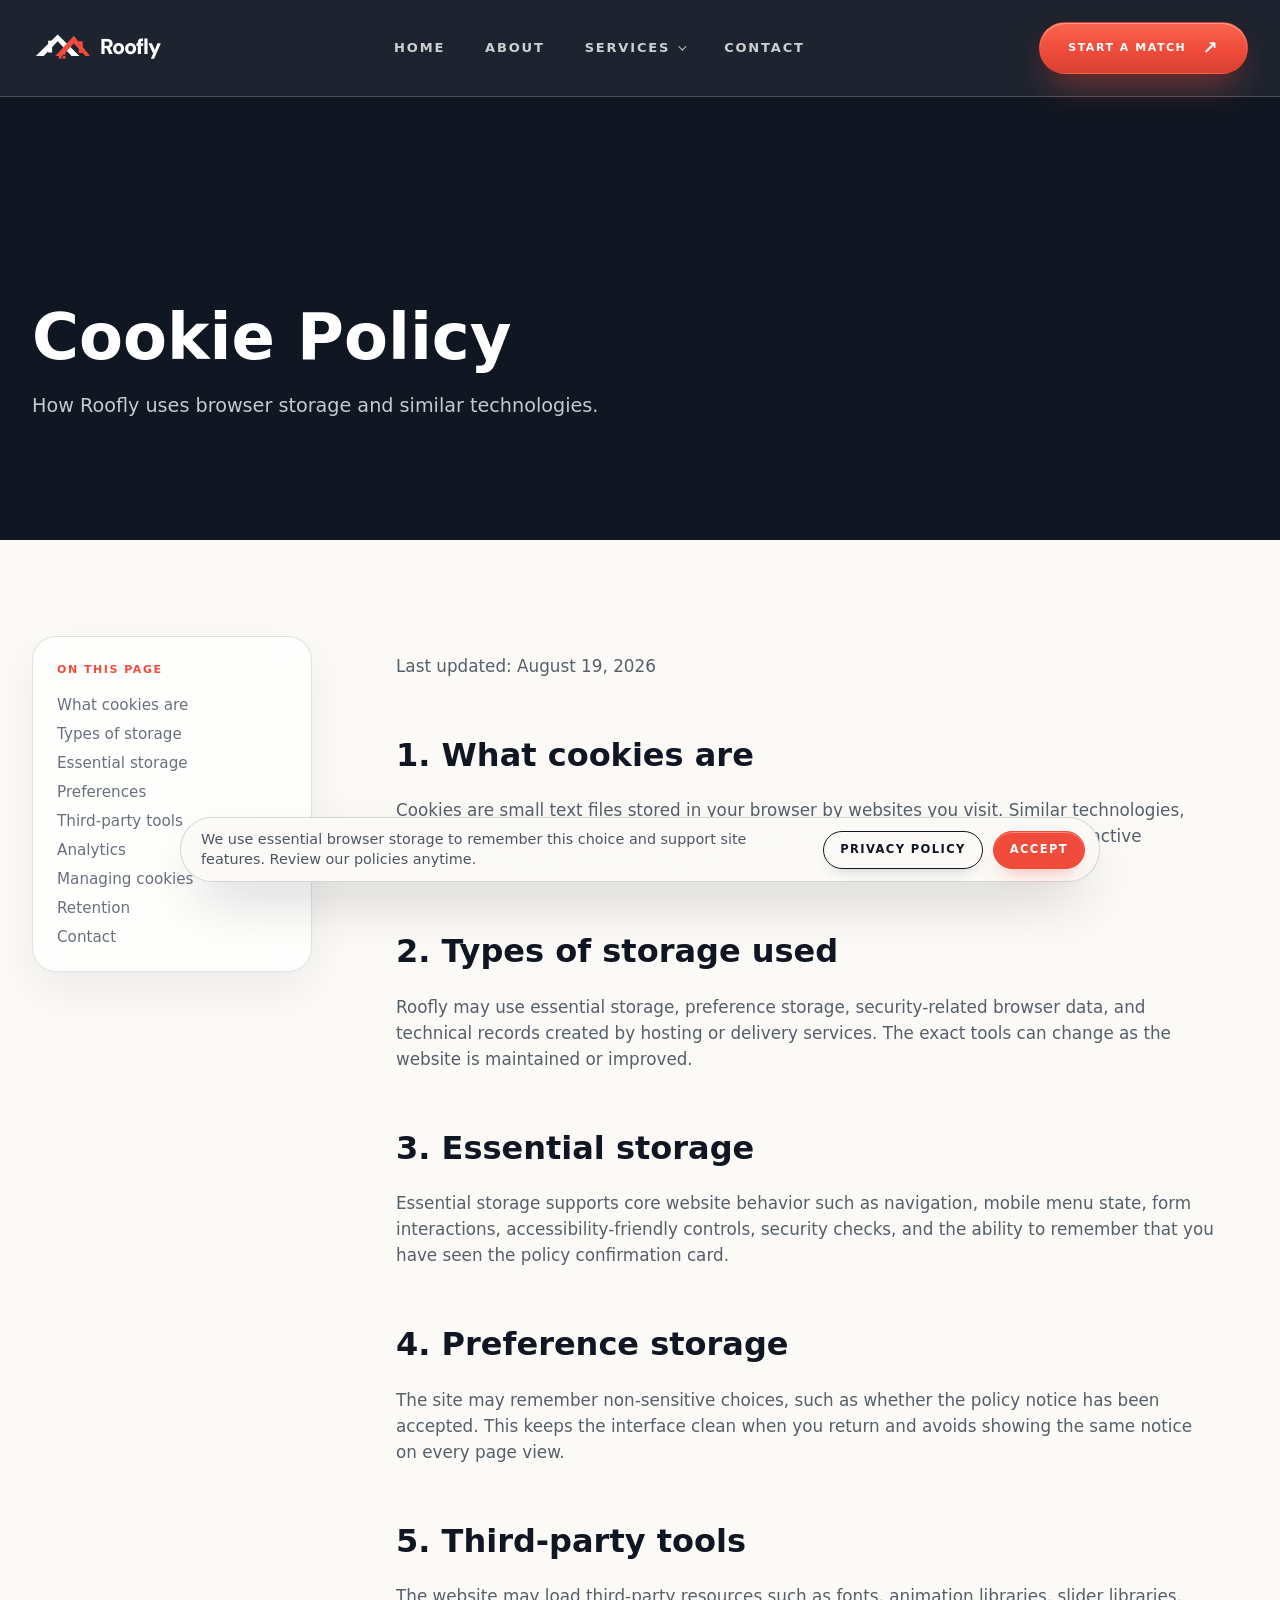
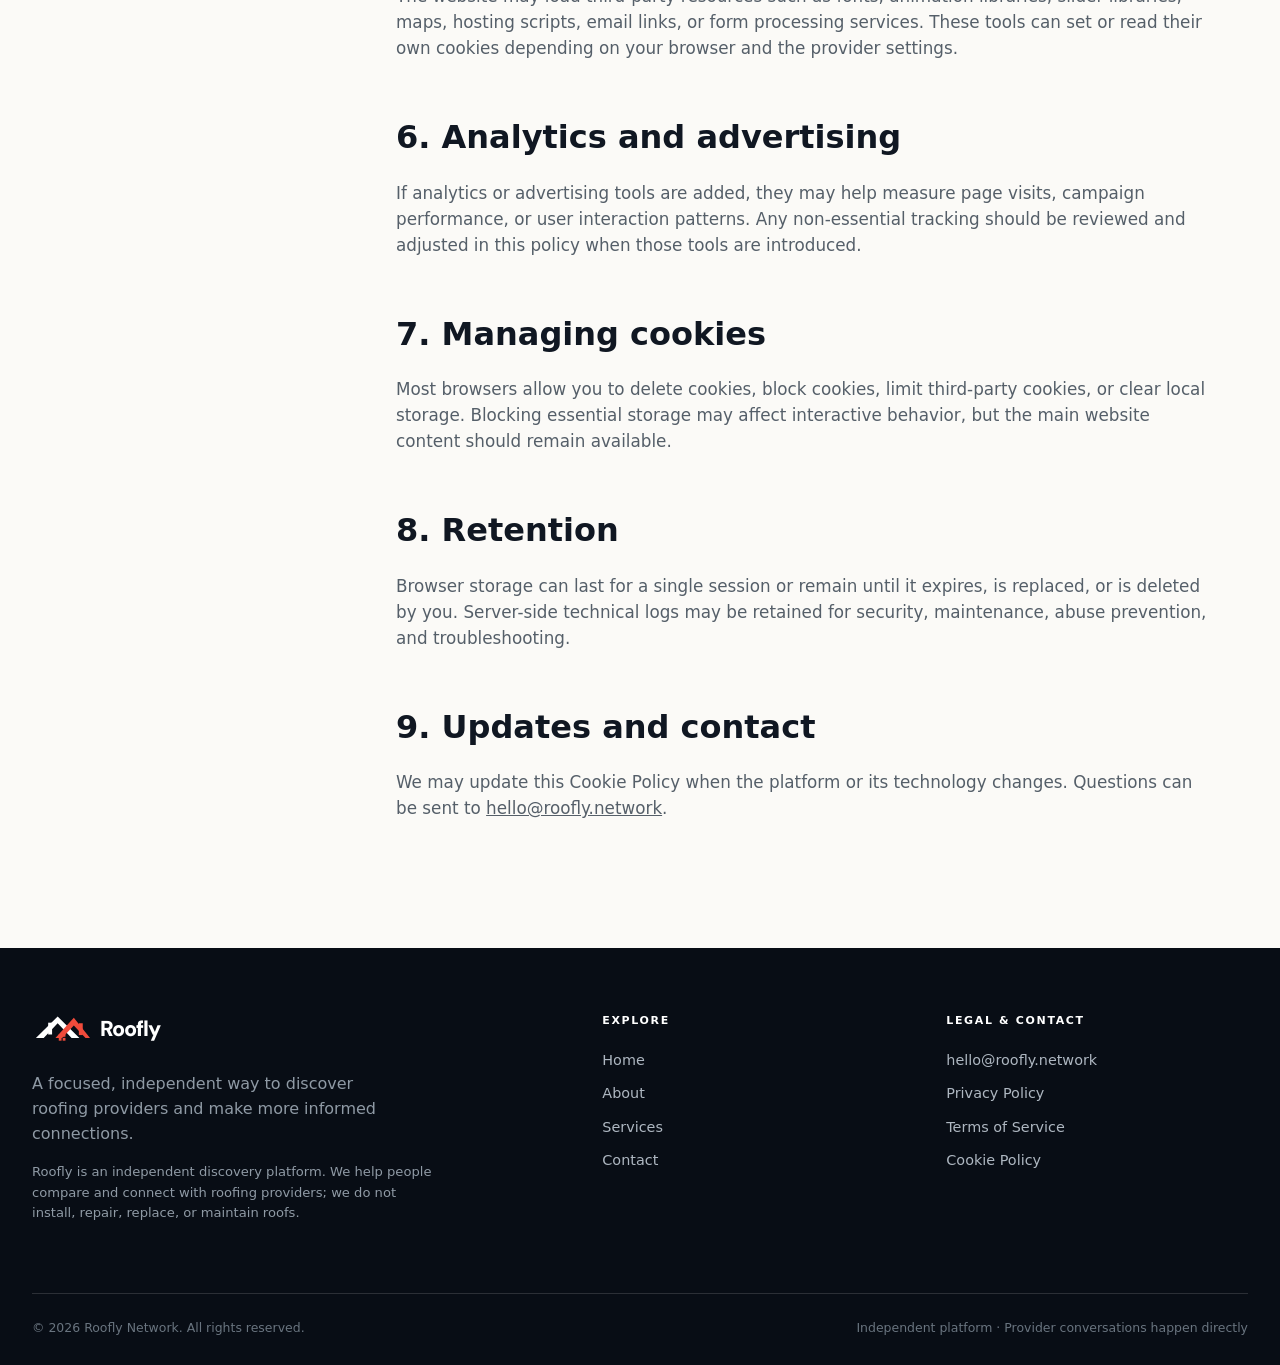
==== commit cff776f3: "+" ====
--- a/cookie-policy.html
+++ b/cookie-policy.html
@@ -20,9 +20,11 @@
         <div class="nav__item nav__item--has-menu">
           <a class="nav__trigger" href="index.html#services" aria-haspopup="true" aria-expanded="false">Services</a>
           <div class="nav-dropdown" role="menu" aria-label="Services navigation">
-            <a href="roof-replacement.html" role="menuitem"><span>Roof replacement</span><small>Full refresh and planning</small></a>
-            <a href="roof-repair.html" role="menuitem"><span>Roof repair</span><small>Leaks, wear, and damage</small></a>
-            <a href="index.html#contact" role="menuitem"><span>Contact form</span><small>Send your roofing request</small></a>
+            <a href="roof-replacement.html" role="menuitem"><span class="nav-dropdown__icon" aria-hidden="true"><svg viewBox="0 0 24 24"><path d="M3 11.5 12 4l9 7.5" /><path d="M6 10.5V20h12v-9.5" /><path d="M9.5 20v-5h5v5" /></svg></span><span class="nav-dropdown__copy"><span class="nav-dropdown__title">Roof replacement</span><small>Full refresh and planning</small></span></a>
+            <a href="roof-repair.html" role="menuitem"><span class="nav-dropdown__icon" aria-hidden="true"><svg viewBox="0 0 24 24"><path d="m4 13 7-7 3 3 6-6" /><path d="m14 9 5 5" /><path d="m3 21 6-6" /><path d="m7 17 2 2" /></svg></span><span class="nav-dropdown__copy"><span class="nav-dropdown__title">Roof repair</span><small>Leaks, wear, and damage</small></span></a>
+            <a href="index.html#services" role="menuitem"><span class="nav-dropdown__icon" aria-hidden="true"><svg viewBox="0 0 24 24"><path d="M4 5h16" /><path d="M4 12h16" /><path d="M4 19h10" /><path d="m15 18 2 2 4-5" /></svg></span><span class="nav-dropdown__copy"><span class="nav-dropdown__title">Roof inspection</span><small>Condition checks and next-step guidance</small></span></a>
+            <a href="index.html#maintenance-plan" role="menuitem"><span class="nav-dropdown__icon" aria-hidden="true"><svg viewBox="0 0 24 24"><path d="M12 3v3" /><path d="M12 18v3" /><path d="M3 12h3" /><path d="M18 12h3" /><circle cx="12" cy="12" r="5" /><path d="m15.5 8.5 2-2" /><path d="m6.5 17.5 2-2" /></svg></span><span class="nav-dropdown__copy"><span class="nav-dropdown__title">Maintenance plan</span><small>Seasonal care and prevention</small></span></a>
+            <a href="index.html#contact" role="menuitem"><span class="nav-dropdown__icon" aria-hidden="true"><svg viewBox="0 0 24 24"><path d="M4 5h16v14H4z" /><path d="m4 7 8 6 8-6" /></svg></span><span class="nav-dropdown__copy"><span class="nav-dropdown__title">Contact form</span><small>Send your roofing request</small></span></a>
           </div>
         </div>
         <a href="index.html#contact">Contact</a>
--- a/assets/css/styles.css
+++ b/assets/css/styles.css
@@ -1,629 +1,5548 @@
-:root{--ink:#101722;--ink-2:#192333;--coral:#f04b3b;--cream:#f4f0e9;--paper:#fbfaf7;--muted:#7c858e;--line:rgba(16,23,34,.17);--serif:Georgia,'Times New Roman',serif;--sans:Inter,ui-sans-serif,system-ui,-apple-system,BlinkMacSystemFont,'Segoe UI',sans-serif;--max:1240px}*{box-sizing:border-box}html{scroll-behavior:smooth;overflow-x:hidden;overflow-x:clip}body{margin:0;max-width:100%;overflow-x:hidden;overflow-x:clip;background:var(--paper);color:var(--ink);font-family:var(--sans);font-size:16px;line-height:1.55}body.is-locked{overflow:hidden}a{color:inherit;text-decoration:none}button,input,select,textarea{font:inherit}button{cursor:pointer}img{display:block;max-width:100%}.container{width:min(calc(100% - 64px),var(--max));margin:0 auto}.section{padding:128px 0}.section--dark{background:var(--ink);color:#fff}.display{font-size:clamp(3.5rem,8vw,8.5rem);line-height:.88;letter-spacing:0;margin:0;font-weight:700}.h2{font-size:clamp(2.75rem,5vw,6rem);line-height:.94;letter-spacing:0;margin:0;font-weight:700}.h3{font-size:clamp(1.4rem,2.4vw,2.25rem);line-height:1.05;letter-spacing:-.045em;margin:0;font-weight:750}.lede{font-size:clamp(1.05rem,1.5vw,1.35rem);line-height:1.55;color:#c4cad1;max-width:620px}.small{font-size:.86rem;color:var(--muted)}.skip-link{position:fixed;left:16px;top:16px;z-index:1000;padding:10px 14px;background:var(--coral);color:#fff;transform:translateY(-150%)}.skip-link:focus{transform:translateY(0)}.topbar{background:linear-gradient(100deg,#23234a,#8f1432 68%,#c61919);color:#fff;font-size:12px;letter-spacing:.15em;text-transform:uppercase;padding:11px 0}.topbar__inner{display:flex;justify-content:space-between;gap:20px}.topbar__links{display:flex;gap:24px}.site-header{position:sticky;top:0;left:0;width:100%;z-index:20;color:#fff;background:rgba(16,23,34,.94);border-bottom:1px solid rgba(255,255,255,.2);backdrop-filter:blur(14px)}.site-header.is-scrolled{background:rgba(16,23,34,.97)}.nav{display:flex;align-items:center;justify-content:space-between;min-height:96px}.brand{display:flex;align-items:center;gap:10px;font-size:1.35rem;font-weight:850;letter-spacing:-.05em}.brand img{width:45px;height:36px;object-fit:contain}.nav__links{display:flex;align-items:center;gap:40px;font-size:13px;font-weight:750;letter-spacing:.14em;text-transform:uppercase}.nav__links>a,.nav__trigger{opacity:.78;position:relative}.nav__links>a:after,.nav__trigger:after{content:'';position:absolute;left:0;bottom:-10px;width:100%;height:2px;background:var(--coral);transform:scaleX(0);transform-origin:left;transition:transform .25s ease}.nav__links>a:hover,.nav__links>a.active,.nav__trigger:hover,.nav__trigger.active,.nav__item--has-menu:hover .nav__trigger,.nav__item--has-menu:focus-within .nav__trigger{opacity:1}.nav__links>a:hover:after,.nav__links>a.active:after,.nav__trigger:hover:after,.nav__trigger.active:after,.nav__item--has-menu:hover .nav__trigger:after,.nav__item--has-menu:focus-within .nav__trigger:after{transform:scaleX(1)}.nav__item{position:relative;display:flex;align-items:center}.nav__trigger{display:inline-flex;align-items:center;gap:8px}.nav__trigger:before{content:'';order:2;width:5px;height:5px;border-right:1px solid currentColor;border-bottom:1px solid currentColor;transform:rotate(45deg) translateY(-2px);transition:transform .2s ease}.nav__item--has-menu:hover .nav__trigger:before,.nav__item--has-menu:focus-within .nav__trigger:before{transform:rotate(225deg) translate(-1px,-1px)}.nav-dropdown{position:absolute;top:calc(100% + 22px);left:50%;z-index:30;width:280px;padding:10px;background:rgba(251,250,247,.98);color:var(--ink);border:1px solid rgba(16,23,34,.14);box-shadow:0 24px 60px rgba(4,10,20,.22);opacity:0;visibility:hidden;pointer-events:none;transform:translate(-50%,10px);transition:opacity .2s ease,transform .2s ease,visibility .2s ease;text-transform:none;letter-spacing:0}.nav-dropdown:before{content:'';position:absolute;left:0;right:0;top:-24px;height:24px}.nav-dropdown a{display:grid;gap:2px;padding:13px 14px;opacity:1;transition:background .18s ease,color .18s ease}.nav-dropdown a:after{display:none}.nav-dropdown a:hover,.nav-dropdown a.active{background:var(--ink);color:#fff}.nav-dropdown span{font-size:13px;font-weight:800;letter-spacing:.02em}.nav-dropdown small{font-size:12px;color:var(--muted);font-weight:500}.nav-dropdown a:hover small,.nav-dropdown a.active small{color:#c9d0d8}.nav__item--has-menu:hover .nav-dropdown,.nav__item--has-menu:focus-within .nav-dropdown,.nav__item--has-menu.is-open .nav-dropdown{opacity:1;visibility:visible;pointer-events:auto;transform:translate(-50%,0)}.button{display:inline-flex;align-items:center;justify-content:center;gap:16px;min-height:52px;padding:0 28px;border:1px solid transparent;border-radius:0;text-transform:uppercase;letter-spacing:.14em;font-size:11px;font-weight:800;transition:transform .25s ease,background .25s ease,color .25s ease,border-color .25s ease}.button:hover{transform:translateY(-3px)}.button--coral{background:var(--coral);color:#fff}.button--light{background:#fff;color:var(--ink)}.button--outline{border-color:rgba(255,255,255,.7);color:#fff;background:transparent}.button--outline-dark{border-color:var(--ink);color:var(--ink);background:transparent}.arrow{font-size:18px;line-height:1}.menu-toggle{display:none;background:none;border:0;color:#fff;font-size:24px}.hero{position:relative;min-height:830px;display:flex;align-items:center;overflow:hidden;background:var(--ink);color:#fff}.hero__media{position:absolute;inset:0;background-image:linear-gradient(90deg,rgba(7,13,24,.88) 0%,rgba(7,13,24,.66) 42%,rgba(7,13,24,.2) 100%),url('../images/hero-roof.png');background-size:cover;background-position:center}.hero__content{position:relative;z-index:1;padding:170px 0 120px}.hero__title{max-width:950px}.hero__title em{font-family:var(--serif);font-weight:400;letter-spacing:0}.hero__bottom{display:flex;align-items:end;justify-content:space-between;gap:40px;margin-top:54px}.hero__aside{max-width:430px}.hero__stamp{display:grid;place-items:center;width:132px;height:132px;border:1px solid rgba(255,255,255,.45);border-radius:50%;font-size:11px;text-transform:uppercase;letter-spacing:.15em;text-align:center;transform:rotate(-12deg)}.hero__scroll{position:absolute;bottom:34px;right:32px;writing-mode:vertical-rl;text-transform:uppercase;letter-spacing:.2em;font-size:10px;color:#c4cad1}.hero__scroll:after{content:'';display:block;width:1px;height:64px;background:var(--coral);margin-top:14px}.marquee{overflow:hidden;contain:paint;background:var(--coral);color:#fff;white-space:nowrap;padding:15px 0}.marquee__track{display:flex;width:max-content;animation:marquee 28s linear infinite;text-transform:uppercase;font-size:12px;font-weight:800;letter-spacing:.2em}.marquee__group{display:flex;align-items:center;gap:50px;padding-right:50px}.marquee__group span:after{content:'✦';margin-left:50px}@keyframes marquee{from{transform:translateX(0)}to{transform:translateX(-50%)}}.section-intro{display:flex;justify-content:space-between;align-items:end;gap:50px;margin-bottom:56px}.section-intro p{max-width:450px;margin:0;color:var(--muted)}.services-grid{display:grid;grid-template-columns:repeat(3,1fr);gap:18px}.service-card{position:relative;min-height:460px;overflow:hidden;background:var(--ink);color:#fff}.service-card img{width:100%;height:100%;position:absolute;inset:0;object-fit:cover;opacity:.58;transition:transform .6s ease,opacity .6s ease}.service-card:after{content:'';position:absolute;inset:0;background:linear-gradient(180deg,transparent 22%,rgba(9,15,25,.92) 100%)}.service-card__content{position:absolute;z-index:1;inset:auto 28px 28px}.service-card__number{font-size:12px;letter-spacing:.18em;color:#c4cad1}.service-card h3{margin:10px 0 14px;font-size:2rem;letter-spacing:-.06em}.service-card p{margin:0;color:#c4cad1;max-width:300px}.service-card:hover img{transform:scale(1.07);opacity:.82}.service-card__link{display:inline-block;margin-top:22px;color:#fff;font-size:12px;letter-spacing:.13em;text-transform:uppercase}.split{display:grid;grid-template-columns:1fr 1fr;gap:100px;align-items:center}.about-copy{max-width:620px}.about-copy p{font-size:clamp(1.15rem,2vw,1.65rem);line-height:1.45;margin:25px 0;color:#343d46}.about-copy p:first-of-type:first-letter{font-family:var(--serif);font-size:5rem;float:left;line-height:.8;padding:.1em .12em 0 0;color:var(--coral)}.image-frame{position:relative}.image-frame img{width:100%;height:590px;object-fit:cover}.image-frame:before{content:'';position:absolute;inset:-20px 20px 20px -20px;border:1px solid var(--coral);z-index:-1}.image-caption{position:absolute;bottom:20px;left:20px;right:20px;padding:20px;background:rgba(16,23,34,.8);color:#fff;display:flex;justify-content:space-between;gap:20px;align-items:end}.image-caption span{font-size:12px;text-transform:uppercase;letter-spacing:.16em}.finder{display:grid;grid-template-columns:.78fr 1.22fr;min-height:660px}.finder__intro{padding:78px;background:#0b1019;color:#fff;border-radius:0 0 42px 0}.finder__intro .h2{margin:28px 0}.finder__intro p{color:#abb3bc;max-width:420px}.finder__steps{position:relative;padding:78px 7%;display:grid;grid-template-columns:repeat(3,1fr);align-items:start;gap:28px;background:linear-gradient(rgba(13,26,45,.75),rgba(13,26,45,.87)),url('../images/hero-roof.png') center/cover;color:#fff}.finder__steps:before{content:'';position:absolute;left:10%;right:10%;top:160px;height:1px;background:rgba(255,255,255,.32)}.step{position:relative;z-index:1;text-align:center}.step__icon{display:grid;place-items:center;width:108px;height:108px;margin:0 auto 64px;border-radius:50%;background:#fff;color:var(--ink);font-size:28px}.step__number{position:absolute;top:-10px;right:calc(50% - 66px);display:grid;place-items:center;width:38px;height:38px;border-radius:50%;background:var(--coral);color:#fff;font-weight:800;font-size:12px}.step h3{font-size:1.1rem;margin:0 0 13px}.step p{font-size:.9rem;color:#b9c1c9;margin:0}.swiper{overflow:hidden}.providers{background:var(--cream)}.provider-card{display:grid;grid-template-columns:minmax(0,1fr) minmax(0,1.2fr);gap:0;background:#fff;height:460px;min-height:460px;overflow:hidden}.provider-swiper .swiper-wrapper{align-items:stretch}.provider-swiper .swiper-slide.provider-card{height:460px;min-height:460px}.provider-card__copy{padding:56px;min-width:0;overflow:hidden}.provider-card__copy h3{margin:18px 0}.provider-card__copy p{color:#5b636c}.provider-card__media{height:100%;min-height:0;overflow:hidden}.provider-card__media img{display:block;width:100%;height:100%;object-fit:cover;object-position:center;transition:transform .6s ease}.provider-card:hover .provider-card__media img{transform:scale(1.04)}.swiper-pagination{position:static;margin-top:26px;text-align:left}.swiper-pagination-bullet{width:34px;height:2px;border-radius:0;background:var(--ink);opacity:.2}.swiper-pagination-bullet-active{opacity:1;background:var(--coral)}.faq{display:grid;grid-template-columns:.8fr 1.2fr;gap:90px}.accordion{border-top:1px solid var(--line)}.accordion__item{border-bottom:1px solid var(--line)}.accordion__button{width:100%;display:flex;justify-content:space-between;align-items:center;gap:24px;padding:24px 0;background:none;border:0;color:var(--ink);text-align:left;font-size:1.2rem;font-weight:750}.accordion__plus{font-size:24px;color:var(--coral);transition:transform .25s ease}.accordion__panel{display:grid;grid-template-rows:0fr;transition:grid-template-rows .35s ease}.accordion__panel>div{overflow:hidden}.accordion__panel p{margin:0 0 24px;color:var(--muted);max-width:650px}.accordion__item.is-open .accordion__panel{grid-template-rows:1fr}.accordion__item.is-open .accordion__plus{transform:rotate(45deg)}.parallax{min-height:540px;display:grid;place-items:center;text-align:center;color:#fff;background:linear-gradient(rgba(12,19,32,.62),rgba(12,19,32,.62)),url('../images/parallax-tiles.png') center/cover fixed}.parallax .h2{max-width:900px}.contact{background:var(--ink);color:#fff}.contact-grid{display:grid;grid-template-columns:.8fr 1.2fr;gap:100px}.contact h2{margin:24px 0}.contact__copy p{color:#aeb7c1;max-width:420px}.contact__email{display:inline-block;margin-top:28px;color:#fff;border-bottom:1px solid var(--coral);font-size:1.3rem}.contact-form{display:grid;grid-template-columns:1fr 1fr;gap:18px}.field{display:flex;flex-direction:column;gap:7px}.field--full{grid-column:1/-1}.field label{font-size:11px;text-transform:uppercase;letter-spacing:.14em;color:#b9c1c9}.field input,.field select,.field textarea{width:100%;border:1px solid rgba(255,255,255,.25);background:rgba(255,255,255,.06);border-radius:0;color:#fff;padding:15px 16px;outline:0;transition:border-color .2s ease,background .2s ease}.field input:focus,.field select:focus,.field textarea:focus{border-color:var(--coral);background:rgba(255,255,255,.1)}.field select option{color:var(--ink)}.field textarea{min-height:150px;resize:vertical}.consent{display:flex;align-items:flex-start;gap:10px;grid-column:1/-1;color:#aeb7c1;font-size:.86rem}.consent input{margin-top:5px;accent-color:var(--coral)}.form-actions{grid-column:1/-1;display:flex;align-items:center;gap:20px;margin-top:4px}.form-status{font-size:.9rem;color:#aeb7c1}.form-status.success{color:#8ee2ae}.form-status.error{color:#ff9a8e}.honeypot{position:absolute;left:-10000px;opacity:0}.site-footer{background:#080d15;color:#fff;padding:64px 0 28px}.footer-grid{display:grid;grid-template-columns:1.3fr .7fr .8fr;gap:80px;padding-bottom:56px;border-bottom:1px solid rgba(255,255,255,.14)}.footer-grid .brand{margin-bottom:24px}.footer__about{max-width:380px;color:#8f9aa5}.footer__title{font-size:11px;text-transform:uppercase;letter-spacing:.15em;color:#fff;margin:0 0 20px}.footer__links{display:grid;gap:11px;color:#aeb7c1;font-size:.9rem}.footer__links a:hover{color:#fff}.footer__disclaimer{font-size:.82rem;color:#8f9aa5;max-width:400px}.footer-bottom{display:flex;justify-content:space-between;gap:24px;padding-top:24px;color:#69747f;font-size:.78rem}.legal-hero{padding:210px 0 100px;background:var(--ink);color:#fff}.legal-content{max-width:820px;padding:100px 0}.legal-content h2{margin:52px 0 16px;font-size:2rem}.legal-content p,.legal-content li{color:#555f69;font-size:1.05rem}.legal-content ul{padding-left:22px}.service-hero{min-height:660px;background:linear-gradient(90deg,rgba(7,13,24,.88),rgba(7,13,24,.25)),url('../images/hero-roof.png') center/cover;color:#fff;display:flex;align-items:end;padding:180px 0 90px}.service-hero .h2{max-width:830px}.service-content{padding:110px 0}.service-detail{display:grid;grid-template-columns:.7fr 1.3fr;gap:100px}.service-detail__body p{font-size:1.2rem;color:#56606b;max-width:760px}.service-detail__list{margin:34px 0 0;padding:0;list-style:none;border-top:1px solid var(--line)}.service-detail__list li{display:flex;justify-content:space-between;gap:20px;padding:18px 0;border-bottom:1px solid var(--line);font-weight:700}.service-detail__list span{color:var(--coral)}.reveal{opacity:0;transform:translateY(20px);transition:opacity .7s ease,transform .7s ease}.reveal.is-visible{opacity:1;transform:none}@media (max-width:900px){.container{width:min(calc(100% - 40px),var(--max))}.section{padding:88px 0}.topbar{display:none}.site-header{top:0}.nav{min-height:78px}.nav__links{display:none;position:absolute;top:78px;left:0;right:0;padding:20px;background:var(--ink);flex-direction:column;align-items:flex-start;gap:18px}.nav__links.is-open{display:flex}.nav__item{display:block;width:100%}.nav__trigger{width:max-content}.nav-dropdown{position:static;width:100%;margin:10px 0 0;padding:6px;background:rgba(255,255,255,.06);color:#fff;border-color:rgba(255,255,255,.12);box-shadow:none;opacity:1;visibility:visible;pointer-events:auto;transform:none}.nav-dropdown:before{display:none}.nav-dropdown a{padding:11px 12px;color:#fff}.nav-dropdown a:hover,.nav-dropdown a.active{background:rgba(255,255,255,.12)}.nav-dropdown small{color:#aeb7c1}.nav__item--has-menu:hover .nav-dropdown,.nav__item--has-menu:focus-within .nav-dropdown,.nav__item--has-menu.is-open .nav-dropdown{transform:none}.nav__cta{display:none}.menu-toggle{display:block}.hero{min-height:720px}.hero__content{padding:130px 0 90px}.hero__bottom{align-items:start;flex-direction:column}.hero__stamp{width:90px;height:90px;font-size:9px}.services-grid,.split,.faq,.contact-grid,.finder,.service-detail{grid-template-columns:1fr;gap:48px}.image-frame img{height:440px}.finder__intro{padding:56px 30px}.finder__steps{padding:56px 20px;grid-template-columns:1fr;gap:38px}.finder__steps:before{left:50%;top:130px;bottom:130px;width:1px;height:auto}.step__icon{margin-bottom:22px}.provider-card{grid-template-columns:1fr;height:auto}.provider-swiper .swiper-slide.provider-card{height:auto;min-height:0}.provider-card__media{height:320px;min-height:0;order:-1}.contact-grid{gap:50px}.footer-grid{grid-template-columns:1fr 1fr;gap:40px}.footer-grid>div:first-child{grid-column:1/-1}.footer-bottom{flex-direction:column}.parallax{background-attachment:scroll;min-height:440px}}@media (max-width:560px){.container{width:min(calc(100% - 32px),var(--max))}.hero__title{font-size:3.55rem}.section-intro{display:block}.section-intro p{margin-top:18px}.services-grid{gap:12px}.service-card{min-height:390px}.image-frame:before{inset:-12px 12px 12px -12px}.contact-form{grid-template-columns:1fr}.field--full,.consent,.form-actions{grid-column:auto}.footer-grid{grid-template-columns:1fr}.footer-grid>div:first-child{grid-column:auto}.display{font-size:3.7rem}}
-
-.provider-swiper .swiper-pagination{display:flex;align-items:center;gap:10px;margin-top:48px;padding:8px 10px;width:max-content;max-width:100%;border:1px solid rgba(16,23,34,.12);background:rgba(255,255,255,.58);box-shadow:0 16px 38px rgba(16,23,34,.08)}
-.provider-swiper .swiper-pagination-bullet{position:relative;width:32px;height:8px;margin:0!important;border-radius:999px;background:rgba(16,23,34,.18);opacity:1;transition:width .25s ease,background .25s ease,transform .25s ease}
-.provider-swiper .swiper-pagination-bullet:hover{background:rgba(16,23,34,.34);transform:translateY(-1px)}
-.provider-swiper .swiper-pagination-bullet-active{width:54px;background:var(--coral)}
-
-.providers>.container{width:min(calc(100% - 64px),1480px)}
-.provider-swiper .swiper-wrapper{align-items:stretch}
+:root {
+  --ink: #101722;
+  --ink-2: #192333;
+  --coral: #f04b3b;
+  --cream: #f4f0e9;
+  --paper: #fbfaf7;
+  --muted: #7c858e;
+  --line: rgba(16, 23, 34, .17);
+  --serif: Georgia, 'Times New Roman', serif;
+  --sans: Inter, ui-sans-serif, system-ui, -apple-system, BlinkMacSystemFont, 'Segoe UI', sans-serif;
+  --max: 1240px;
+  --section-space: 104px
+}
+
+* {
+  box-sizing: border-box
+}
+
+html {
+  scroll-behavior: smooth;
+  overflow-x: hidden;
+  overflow-x: clip
+}
+
+body {
+  margin: 0;
+  max-width: 100%;
+  overflow-x: hidden;
+  overflow-x: clip;
+  background: var(--paper);
+  color: var(--ink);
+  font-family: var(--sans);
+  font-size: 16px;
+  line-height: 1.55
+}
+
+body.is-locked {
+  overflow: hidden
+}
+
+a {
+  color: inherit;
+  text-decoration: none
+}
+
+button,
+input,
+select,
+textarea {
+  font: inherit
+}
+
+button {
+  cursor: pointer
+}
+
+img {
+  display: block;
+  max-width: 100%
+}
+
+.container {
+  width: min(calc(100% - 64px), var(--max));
+  margin: 0 auto
+}
+
+.section {
+  padding: var(--section-space) 0
+}
+
+.section--dark {
+  background: var(--ink);
+  color: #fff
+}
+
+.display {
+  font-size: clamp(3.5rem, 8vw, 8.5rem);
+  line-height: .88;
+  letter-spacing: 0;
+  margin: 0;
+  font-weight: 700
+}
+
+.h2 {
+  font-size: clamp(2.75rem, 5vw, 6rem);
+  line-height: .94;
+  letter-spacing: 0;
+  margin: 0;
+  font-weight: 700
+}
+
+.h3 {
+  font-size: clamp(1.4rem, 2.4vw, 2.25rem);
+  line-height: 1.05;
+  letter-spacing: -.045em;
+  margin: 0;
+  font-weight: 750
+}
+
+.lede {
+  font-size: clamp(1.05rem, 1.5vw, 1.35rem);
+  line-height: 1.55;
+  color: #c4cad1;
+  max-width: 620px
+}
+
+.small {
+  font-size: .86rem;
+  color: var(--muted)
+}
+
+.skip-link {
+  position: fixed;
+  left: 16px;
+  top: 16px;
+  z-index: 1000;
+  padding: 10px 14px;
+  background: var(--coral);
+  color: #fff;
+  transform: translateY(-150%)
+}
+
+.skip-link:focus {
+  transform: translateY(0)
+}
+
+.topbar {
+  background: linear-gradient(100deg, #23234a, #8f1432 68%, #c61919);
+  color: #fff;
+  font-size: 12px;
+  letter-spacing: .15em;
+  text-transform: uppercase;
+  padding: 11px 0
+}
+
+.topbar__inner {
+  display: flex;
+  justify-content: space-between;
+  gap: 20px
+}
+
+.topbar__links {
+  display: flex;
+  gap: 24px
+}
+
+.site-header {
+  position: sticky;
+  top: 0;
+  left: 0;
+  width: 100%;
+  z-index: 20;
+  color: #fff;
+  background: rgba(16, 23, 34, .94);
+  border-bottom: 1px solid rgba(255, 255, 255, .2);
+  backdrop-filter: blur(14px)
+}
+
+.site-header.is-scrolled {
+  background: rgba(16, 23, 34, .97)
+}
+
+.nav {
+  display: flex;
+  align-items: center;
+  justify-content: space-between;
+  min-height: 96px
+}
+
+.brand {
+  display: flex;
+  align-items: center;
+  gap: 10px;
+  font-size: 1.35rem;
+  font-weight: 850;
+  letter-spacing: -.05em
+}
+
+.brand img {
+  width: 45px;
+  height: 36px;
+  object-fit: contain
+}
+
+.nav__links {
+  display: flex;
+  align-items: center;
+  gap: 40px;
+  font-size: 13px;
+  font-weight: 750;
+  letter-spacing: .14em;
+  text-transform: uppercase
+}
+
+.nav__links>a,
+.nav__trigger {
+  opacity: .78;
+  position: relative
+}
+
+.nav__links>a:after,
+.nav__trigger:after {
+  content: '';
+  position: absolute;
+  left: 0;
+  bottom: -10px;
+  width: 100%;
+  height: 2px;
+  background: var(--coral);
+  transform: scaleX(0);
+  transform-origin: left;
+  transition: transform .25s ease
+}
+
+.nav__links>a:hover,
+.nav__links>a.active,
+.nav__trigger:hover,
+.nav__trigger.active,
+.nav__item--has-menu:hover .nav__trigger,
+.nav__item--has-menu:focus-within .nav__trigger {
+  opacity: 1
+}
+
+.nav__links>a:hover:after,
+.nav__links>a.active:after,
+.nav__trigger:hover:after,
+.nav__trigger.active:after,
+.nav__item--has-menu:hover .nav__trigger:after,
+.nav__item--has-menu:focus-within .nav__trigger:after {
+  transform: scaleX(1)
+}
+
+.nav__item {
+  position: relative;
+  display: flex;
+  align-items: center
+}
+
+.nav__trigger {
+  display: inline-flex;
+  align-items: center;
+  gap: 8px
+}
+
+.nav__trigger:before {
+  content: '';
+  order: 2;
+  width: 5px;
+  height: 5px;
+  border-right: 1px solid currentColor;
+  border-bottom: 1px solid currentColor;
+  transform: rotate(45deg) translateY(-2px);
+  transition: transform .2s ease
+}
+
+.nav__item--has-menu:hover .nav__trigger:before,
+.nav__item--has-menu:focus-within .nav__trigger:before {
+  transform: rotate(225deg) translate(-1px, -1px)
+}
+
+.nav-dropdown {
+  position: absolute;
+  top: calc(100% + 18px);
+  left: 50%;
+  z-index: 30;
+  width: 296px;
+  padding: 8px;
+  background: rgba(251, 250, 247, .98);
+  color: var(--ink);
+  border: 1px solid rgba(16, 23, 34, .14);
+  box-shadow: 0 24px 60px rgba(4, 10, 20, .22);
+  opacity: 0;
+  visibility: hidden;
+  pointer-events: none;
+  transform: translate(-50%, 8px);
+  transition: opacity .24s ease, transform .24s ease, visibility .24s ease;
+  text-transform: none;
+  letter-spacing: 0
+}
+
+.nav-dropdown:before {
+  content: '';
+  position: absolute;
+  left: 0;
+  right: 0;
+  top: -24px;
+  height: 24px
+}
+
+.nav-dropdown a {
+  display: grid;
+  grid-template-columns: 42px minmax(0, 1fr);
+  align-items: center;
+  gap: 13px;
+  min-height: 72px;
+  padding: 12px 14px;
+  opacity: 1;
+  transition: background .18s ease, color .18s ease, transform .18s ease
+}
+
+.nav-dropdown a:after {
+  display: none
+}
+
+.nav-dropdown a:hover,
+.nav-dropdown a.active {
+  background: var(--ink);
+  color: #fff;
+  transform: translateX(2px)
+}
+
+.nav-dropdown__icon {
+  display: grid;
+  place-items: center;
+  width: 42px;
+  height: 42px;
+  border: 1px solid rgba(16, 23, 34, .14);
+  background: rgba(240, 75, 59, .1);
+  color: var(--coral)
+}
+
+.nav-dropdown__icon svg {
+  width: 21px;
+  height: 21px;
+  fill: none;
+  stroke: currentColor;
+  stroke-width: 1.9;
+  stroke-linecap: round;
+  stroke-linejoin: round
+}
+
+.nav-dropdown__copy {
+  display: grid;
+  gap: 2px;
+  min-width: 0
+}
+
+.nav-dropdown__title {
+  font-size: 14px;
+  font-weight: 800;
+  letter-spacing: .02em
+}
+
+.nav-dropdown a:hover .nav-dropdown__icon,
+.nav-dropdown a.active .nav-dropdown__icon {
+  border-color: rgba(255, 255, 255, .24);
+  background: rgba(255, 255, 255, .1);
+  color: #fff
+}
+
+.nav-dropdown small {
+  font-size: 12px;
+  color: var(--muted);
+  font-weight: 500
+}
+
+.nav-dropdown a:hover small,
+.nav-dropdown a.active small {
+  color: #c9d0d8
+}
+
+.nav__item--has-menu:hover .nav-dropdown,
+.nav__item--has-menu:focus-within .nav-dropdown,
+.nav__item--has-menu.is-open .nav-dropdown {
+  opacity: 1;
+  visibility: visible;
+  pointer-events: auto;
+  transform: translate(-50%, 0)
+}
+
+.button {
+  display: inline-flex;
+  align-items: center;
+  justify-content: center;
+  gap: 16px;
+  min-height: 52px;
+  padding: 0 28px;
+  border: 1px solid transparent;
+  border-radius: 0;
+  text-transform: uppercase;
+  letter-spacing: .14em;
+  font-size: 11px;
+  font-weight: 800;
+  transition: transform .25s ease, background .25s ease, color .25s ease, border-color .25s ease
+}
+
+.button:hover {
+  transform: translateY(-3px)
+}
+
+.button--coral {
+  background: var(--coral);
+  color: #fff
+}
+
+.button--light {
+  background: #fff;
+  color: var(--ink)
+}
+
+.button--outline {
+  border-color: rgba(255, 255, 255, .7);
+  color: #fff;
+  background: transparent
+}
+
+.button--outline-dark {
+  border-color: var(--ink);
+  color: var(--ink);
+  background: transparent
+}
+
+.arrow {
+  font-size: 18px;
+  line-height: 1
+}
+
+.menu-toggle {
+  display: none;
+  background: none;
+  border: 0;
+  color: #fff;
+  font-size: 24px
+}
+
+.hero {
+  position: relative;
+  min-height: 660px;
+  display: flex;
+  align-items: center;
+  overflow: hidden;
+  background: var(--ink);
+  color: #fff
+}
+
+.hero__media {
+  position: absolute;
+  inset: 0;
+  background-image: linear-gradient(90deg, rgba(7, 13, 24, .88) 0%, rgba(7, 13, 24, .66) 42%, rgba(7, 13, 24, .2) 100%), url('../images/hero-roof.png');
+  background-size: cover;
+  background-position: center
+}
+
+.hero__content {
+  position: relative;
+  z-index: 1;
+  padding: 112px 0 92px
+}
+
+.hero__title {
+  max-width: 950px
+}
+
+.hero__title em {
+  font-family: var(--serif);
+  font-weight: 400;
+  letter-spacing: 0
+}
+
+.hero__bottom {
+  display: flex;
+  align-items: end;
+  justify-content: space-between;
+  gap: 40px;
+  margin-top: 34px
+}
+
+.hero__aside {
+  max-width: 430px
+}
+
+.hero__stamp {
+  display: grid;
+  place-items: center;
+  width: 132px;
+  height: 132px;
+  border: 1px solid rgba(255, 255, 255, .45);
+  border-radius: 50%;
+  font-size: 11px;
+  text-transform: uppercase;
+  letter-spacing: .15em;
+  text-align: center;
+  transform: rotate(-12deg)
+}
+
+.hero__scroll {
+  position: absolute;
+  bottom: 24px;
+  right: 32px;
+  writing-mode: vertical-rl;
+  text-transform: uppercase;
+  letter-spacing: .2em;
+  font-size: 10px;
+  color: #c4cad1
+}
+
+.hero__scroll:after {
+  content: '';
+  display: block;
+  width: 1px;
+  height: 64px;
+  background: var(--coral);
+  margin-top: 14px
+}
+
+.marquee {
+  overflow: hidden;
+  contain: paint;
+  background: var(--coral);
+  color: #fff;
+  white-space: nowrap;
+  padding: 15px 0
+}
+
+.marquee__track {
+  display: flex;
+  width: max-content;
+  animation: marquee 28s linear infinite;
+  text-transform: uppercase;
+  font-size: 12px;
+  font-weight: 800;
+  letter-spacing: .2em
+}
+
+.marquee__group {
+  display: flex;
+  align-items: center;
+  gap: 50px;
+  padding-right: 50px
+}
+
+.marquee__group span:after {
+  content: '✦';
+  margin-left: 50px
+}
+
+@keyframes marquee {
+  from {
+    transform: translateX(0)
+  }
+
+  to {
+    transform: translateX(-50%)
+  }
+}
+
+.section-intro {
+  display: flex;
+  justify-content: space-between;
+  align-items: end;
+  gap: 50px;
+  margin-bottom: 56px
+}
+
+.section-intro p {
+  max-width: 450px;
+  margin: 0;
+  color: var(--muted)
+}
+
+.services-grid {
+  display: grid;
+  grid-template-columns: repeat(3, 1fr);
+  gap: 18px
+}
+
+.service-card {
+  position: relative;
+  min-height: 460px;
+  overflow: hidden;
+  background: var(--ink);
+  color: #fff
+}
+
+.service-card img {
+  width: 100%;
+  height: 100%;
+  position: absolute;
+  inset: 0;
+  object-fit: cover;
+  opacity: .58;
+  transition: transform .6s ease, opacity .6s ease
+}
+
+.service-card:after {
+  content: '';
+  position: absolute;
+  inset: 0;
+  background: linear-gradient(180deg, transparent 22%, rgba(9, 15, 25, .92) 100%)
+}
+
+.service-card__content {
+  position: absolute;
+  z-index: 1;
+  inset: auto 28px 28px
+}
+
+.service-card__number {
+  font-size: 12px;
+  letter-spacing: .18em;
+  color: #c4cad1
+}
+
+.service-card h3 {
+  margin: 10px 0 14px;
+  font-size: 2rem;
+  letter-spacing: -.06em
+}
+
+.service-card p {
+  margin: 0;
+  color: #c4cad1;
+  max-width: 300px
+}
+
+.service-card:hover img {
+  transform: scale(1.07);
+  opacity: .82
+}
+
+.service-card__link {
+  display: inline-block;
+  margin-top: 22px;
+  color: #fff;
+  font-size: 12px;
+  letter-spacing: .13em;
+  text-transform: uppercase
+}
+
+.split {
+  display: grid;
+  grid-template-columns: 1fr 1fr;
+  gap: 100px;
+  align-items: center
+}
+
+.about-copy {
+  max-width: 620px
+}
+
+.about-copy p {
+  font-size: clamp(1.15rem, 2vw, 1.65rem);
+  line-height: 1.45;
+  margin: 25px 0;
+  color: #343d46
+}
+
+.about-copy p:first-of-type:first-letter {
+  font-family: var(--serif);
+  font-size: 5rem;
+  float: left;
+  line-height: .8;
+  padding: .1em .12em 0 0;
+  color: var(--coral)
+}
+
+.image-frame {
+  position: relative
+}
+
+.image-frame img {
+  width: 100%;
+  height: 590px;
+  object-fit: cover
+}
+
+.image-frame:before {
+  content: '';
+  position: absolute;
+  inset: -20px 20px 20px -20px;
+  border: 1px solid var(--coral);
+  z-index: -1
+}
+
+.image-caption {
+  position: absolute;
+  bottom: 20px;
+  left: 20px;
+  right: 20px;
+  padding: 20px;
+  background: rgba(16, 23, 34, .8);
+  color: #fff;
+  display: flex;
+  justify-content: space-between;
+  gap: 20px;
+  align-items: end
+}
+
+.image-caption span {
+  font-size: 12px;
+  text-transform: uppercase;
+  letter-spacing: .16em
+}
+
+.finder {
+  display: grid;
+  grid-template-columns: .78fr 1.22fr;
+  min-height: 660px
+}
+
+.finder__intro {
+  padding: 78px;
+  background: #0b1019;
+  color: #fff;
+  border-radius: 0 0 42px 0
+}
+
+.finder__intro .h2 {
+  margin: 28px 0
+}
+
+.finder__intro p {
+  color: #abb3bc;
+  max-width: 420px
+}
+
+.finder__steps {
+  position: relative;
+  padding: 78px 7%;
+  display: grid;
+  grid-template-columns: repeat(3, 1fr);
+  align-items: start;
+  gap: 28px;
+  background: linear-gradient(rgba(13, 26, 45, .75), rgba(13, 26, 45, .87)), url('../images/hero-roof.png') center/cover;
+  color: #fff
+}
+
+.finder__steps:before {
+  content: '';
+  position: absolute;
+  left: 10%;
+  right: 10%;
+  top: 160px;
+  height: 1px;
+  background: rgba(255, 255, 255, .32)
+}
+
+.step {
+  position: relative;
+  z-index: 1;
+  text-align: center
+}
+
+.step__icon {
+  display: grid;
+  place-items: center;
+  width: 108px;
+  height: 108px;
+  margin: 0 auto 64px;
+  border-radius: 50%;
+  background: #fff;
+  color: var(--ink);
+  font-size: 28px
+}
+
+.step__number {
+  position: absolute;
+  top: -10px;
+  right: calc(50% - 66px);
+  display: grid;
+  place-items: center;
+  width: 38px;
+  height: 38px;
+  border-radius: 50%;
+  background: var(--coral);
+  color: #fff;
+  font-weight: 800;
+  font-size: 12px
+}
+
+.step h3 {
+  font-size: 1.1rem;
+  margin: 0 0 13px
+}
+
+.step p {
+  font-size: .9rem;
+  color: #b9c1c9;
+  margin: 0
+}
+
+.swiper {
+  overflow: hidden
+}
+
+.providers {
+  background: var(--cream)
+}
+
+.provider-card {
+  display: grid;
+  grid-template-columns: minmax(0, 1fr) minmax(0, 1.2fr);
+  gap: 0;
+  background: #fff;
+  height: 460px;
+  min-height: 460px;
+  overflow: hidden
+}
+
+.provider-swiper .swiper-wrapper {
+  align-items: stretch
+}
+
+.provider-swiper .swiper-slide.provider-card {
+  height: 460px;
+  min-height: 460px
+}
+
+.provider-card__copy {
+  padding: 56px;
+  min-width: 0;
+  overflow: hidden
+}
+
+.provider-card__copy h3 {
+  margin: 18px 0
+}
+
+.provider-card__copy p {
+  color: #5b636c
+}
+
+.provider-card__media {
+  height: 100%;
+  min-height: 0;
+  overflow: hidden
+}
+
+.provider-card__media img {
+  display: block;
+  width: 100%;
+  height: 100%;
+  object-fit: cover;
+  object-position: center;
+  transition: transform .6s ease
+}
+
+.provider-card:hover .provider-card__media img {
+  transform: scale(1.04)
+}
+
+.swiper-pagination {
+  position: static;
+  margin-top: 26px;
+  text-align: left
+}
+
+.swiper-pagination-bullet {
+  width: 34px;
+  height: 2px;
+  border-radius: 0;
+  background: var(--ink);
+  opacity: .2
+}
+
+.swiper-pagination-bullet-active {
+  opacity: 1;
+  background: var(--coral)
+}
+
+.faq {
+  display: grid;
+  grid-template-columns: .8fr 1.2fr;
+  gap: 90px
+}
+
+.faq-section {
+  padding-top: calc(var(--section-space) / 2);
+  padding-bottom: calc(var(--section-space) / 2)
+}
+
+.accordion {
+  border-top: 1px solid var(--line)
+}
+
+.accordion__item {
+  border-bottom: 1px solid var(--line)
+}
+
+.accordion__button {
+  width: 100%;
+  display: flex;
+  justify-content: space-between;
+  align-items: center;
+  gap: 24px;
+  padding: 24px 0;
+  background: none;
+  border: 0;
+  color: var(--ink);
+  text-align: left;
+  font-size: 1.2rem;
+  font-weight: 750
+}
+
+.accordion__plus {
+  font-size: 24px;
+  color: var(--coral);
+  transition: transform .25s ease
+}
+
+.accordion__panel {
+  display: grid;
+  grid-template-rows: 0fr;
+  transition: grid-template-rows .35s ease
+}
+
+.accordion__panel>div {
+  overflow: hidden
+}
+
+.accordion__panel p {
+  margin: 0 0 24px;
+  color: var(--muted);
+  max-width: 650px
+}
+
+.accordion__item.is-open .accordion__panel {
+  grid-template-rows: 1fr
+}
+
+.accordion__item.is-open .accordion__plus {
+  transform: rotate(45deg)
+}
+
+.parallax {
+  padding: calc(var(--section-space) / 2) 0;
+  background: var(--paper)
+}
+
+.parallax__frame {
+  width: min(calc(100% - 64px), 1480px);
+  margin: 0 auto;
+  min-height: 540px;
+  display: grid;
+  place-items: center;
+  text-align: center;
+  color: #fff;
+  position: relative;
+  isolation: isolate;
+  overflow: hidden;
+  --parallax-shift: 0px;
+  background: linear-gradient(rgba(12, 19, 32, .62), rgba(12, 19, 32, .62)), url('../images/parallax-tiles.png') center/cover
+}
+
+.parallax-image-stack {
+  position: absolute;
+  inset: -30px 0;
+  z-index: 1;
+  overflow: hidden;
+  pointer-events: none;
+  transform: translate3d(0, var(--parallax-shift), 0) scale(1.04);
+  transform-origin: center;
+  will-change: transform
+}
+
+.parallax-image {
+  position: absolute;
+  inset: 0;
+  background-position: center;
+  background-repeat: no-repeat;
+  background-size: cover;
+  transform: translateZ(0)
+}
+
+.parallax-image--next {
+  opacity: 0
+}
+
+.parallax__frame.is-revealing-image .parallax-image--next {
+  opacity: 1
+}
+
+.parallax-reveal-mask {
+  position: absolute;
+  width: 0;
+  height: 0;
+  overflow: hidden
+}
+
+.parallax-mask-strip {
+  transform-box: fill-box;
+  transform-origin: left center;
+  transform: scaleX(0)
+}
+
+.parallax__frame .container {
+  width: 100%;
+  min-height: inherit;
+  display: grid;
+  place-items: center;
+  padding: 0 32px;
+  position: relative;
+  z-index: 3
+}
+
+.parallax .h2 {
+  max-width: 900px;
+  margin: 0 auto;
+  text-align: center
+}
+
+.contact {
+  background: var(--paper);
+  color: var(--ink)
+}
+
+.contact-grid {
+  width: min(calc(100% - 64px), 1480px);
+  display: grid;
+  grid-template-columns: .82fr 1.18fr;
+  gap: 72px;
+  align-items: start
+}
+
+.contact-facts {
+  position: sticky;
+  top: 96px;
+  align-self: start;
+  min-width: 0
+}
+
+.eyebrow {
+  display: inline-flex;
+  align-items: center;
+  gap: 12px;
+  margin-bottom: 20px;
+  font-size: .78rem;
+  font-weight: 800;
+  letter-spacing: .16em;
+  text-transform: uppercase;
+  color: var(--coral)
+}
+
+.eyebrow i {
+  display: block;
+  width: 26px;
+  height: 2px;
+  background: var(--coral);
+  font-style: normal
+}
+
+.eyebrow--light {
+  color: #fff
+}
+
+.contact-facts h2 {
+  margin: 0 0 36px;
+  text-align: left;
+  font-size: clamp(2.1rem, 3vw, 2.9rem);
+  line-height: 1.08
+}
+
+.facts-shell {
+  display: flex;
+  align-items: flex-start;
+  gap: 20px;
+  margin-top: 8px
+}
+
+.facts-swiper {
+  flex: 1 1 auto;
+  min-width: 0;
+  height: auto;
+  margin-top: 0;
+  padding: 56px 54px 18px 0;
+  overflow: visible
+}
+
+.facts-swiper .swiper-wrapper {
+  align-items: flex-start
+}
+
+.facts-swiper .swiper-slide.fact-card,
+.facts-swiper .swiper-slide.fact-card.swiper-slide-active,
+.facts-swiper .swiper-slide.fact-card.swiper-slide-next {
+  width: calc(100% - 42px) !important;
+  height: auto !important;
+  min-height: 0
+}
+
+.fact-card {
+  position: relative;
+  display: flex;
+  flex-direction: column;
+  gap: 0;
+  padding: 56px 82px 22px 28px;
+  background: transparent;
+  border: 0;
+  border-radius: 0;
+  box-shadow: none;
+  overflow: visible;
+  transition: transform .3s ease, box-shadow .3s ease, border-color .3s ease
+}
+
+.fact-card:before {
+  content: '';
+  position: absolute;
+  inset: 34px auto 0 0;
+  z-index: 1;
+  width: 5px;
+  border-radius: 22px 0 0 22px;
+  background: linear-gradient(180deg, var(--coral), #43b7bc)
+}
+
+.fact-card:after {
+  content: '';
+  position: absolute;
+  inset: 34px 0 0;
+  z-index: 0;
+  border: 1px solid rgba(16, 23, 34, .12);
+  border-radius: 22px;
+  background: linear-gradient(145deg, #fff 0%, var(--cream) 100%);
+  box-shadow: inset 0 1px 0 rgba(255, 255, 255, .9), 0 24px 54px -34px rgba(16, 23, 34, .5);
+  pointer-events: none;
+  transition: box-shadow .3s ease, border-color .3s ease
+}
+
+.fact-card:hover,
+.fact-card.swiper-slide-active,
+.fact-card.swiper-slide-next {
+  transform: translateY(-5px)
+}
+
+.fact-card:hover:after,
+.fact-card.swiper-slide-active:after,
+.fact-card.swiper-slide-next:after {
+  border-color: rgba(240, 75, 59, .3);
+  box-shadow: inset 0 1px 0 rgba(255, 255, 255, .95), 0 30px 66px -32px rgba(16, 23, 34, .58)
+}
+
+.fact-card__icon {
+  position: absolute;
+  top: 8px;
+  right: -18px;
+  z-index: 3;
+  display: grid;
+  place-items: center;
+  width: 64px;
+  height: 64px;
+  border-radius: 50%;
+  background: #fff;
+  border: 1px solid var(--line);
+  color: var(--coral);
+  box-shadow: 0 18px 34px -20px rgba(16, 23, 34, .55), 0 0 0 8px var(--paper);
+  transition: background .3s ease, color .3s ease, transform .3s ease
+}
+
+.fact-card:hover .fact-card__icon,
+.fact-card.swiper-slide-active .fact-card__icon,
+.fact-card.swiper-slide-next .fact-card__icon {
+  background: var(--coral);
+  border-color: var(--coral);
+  color: #fff;
+  transform: scale(1.06)
+}
+
+.fact-card__icon svg {
+  width: 26px;
+  height: 26px;
+  fill: none;
+  stroke: currentColor;
+  stroke-width: 3;
+  stroke-linecap: round;
+  stroke-linejoin: round
+}
+
+.fact-card p {
+  position: relative;
+  z-index: 2;
+  margin: 0;
+  font-size: clamp(.98rem, 1vw, 1.1rem);
+  line-height: 1.48;
+  font-weight: 650;
+  color: var(--ink)
+}
+
+.facts-nav {
+  display: flex;
+  flex-direction: column;
+  align-items: center;
+  justify-content: center;
+  gap: 16px
+}
+
+.facts-nav__line {
+  width: 1px;
+  height: 28px;
+  background: var(--line)
+}
+
+.facts-nav__btn {
+  display: grid;
+  place-items: center;
+  flex: 0 0 auto;
+  width: 44px;
+  height: 44px;
+  border: 1px solid var(--line);
+  border-radius: 50%;
+  background: #fff;
+  color: var(--coral);
+  cursor: pointer;
+  transition: background .2s ease, color .2s ease, border-color .2s ease, transform .2s ease, box-shadow .2s ease
+}
+
+.facts-nav__btn:hover {
+  background: var(--coral);
+  border-color: var(--coral);
+  color: #fff;
+  transform: translateY(-2px);
+  box-shadow: 0 14px 26px -14px rgba(240, 75, 59, .6)
+}
+
+.facts-nav__btn svg {
+  width: 16px;
+  height: 16px;
+  fill: none;
+  stroke: currentColor;
+  stroke-width: 2.4;
+  stroke-linecap: round;
+  stroke-linejoin: round
+}
+
+.contact-panel {
+  position: relative;
+  overflow: hidden;
+  isolation: isolate;
+  min-width: 0;
+  min-height: 0;
+  border-radius: 26px;
+  padding: 56px 52px;
+  color: #fff;
+  box-shadow: 0 46px 90px -34px rgba(16, 23, 34, .55), 0 18px 34px -20px rgba(16, 23, 34, .35)
+}
+
+.contact-panel__photo {
+  position: absolute;
+  inset: 0;
+  z-index: -2;
+  width: 100%;
+  height: 100%;
+  object-fit: cover
+}
+
+.contact-panel__scrim {
+  position: absolute;
+  inset: 0;
+  z-index: -1;
+  background: rgba(16, 23, 34, .82)
+}
+
+.contact-panel h2 {
+  margin: 0 0 18px;
+  text-align: left;
+  font-size: clamp(2rem, 2.8vw, 2.75rem);
+  line-height: 1.06
+}
+
+.contact-panel .contact__copy {
+  margin-bottom: 40px;
+  text-align: left
+}
+
+.contact-panel .contact__copy p,
+.contact-panel .contact__email {
+  margin-left: 0;
+  margin-right: 0
+}
+
+.contact__copy p {
+  color: #aeb7c1;
+  max-width: 420px
+}
+
+.contact__email {
+  display: inline-block;
+  margin-top: 20px;
+  color: #fff;
+  border-bottom: 1px solid var(--coral);
+  font-size: 1.15rem
+}
+
+.contact-form {
+  display: grid;
+  grid-template-columns: 1fr 1fr;
+  gap: 18px
+}
+
+.field {
+  display: flex;
+  flex-direction: column;
+  gap: 7px
+}
+
+.field--full {
+  grid-column: 1/-1
+}
+
+.field label {
+  font-size: 11px;
+  text-transform: uppercase;
+  letter-spacing: .14em;
+  color: #b9c1c9
+}
+
+.field input,
+.field select,
+.field textarea {
+  width: 100%;
+  border: 1px solid rgba(255, 255, 255, .25);
+  background: rgba(255, 255, 255, .06);
+  border-radius: 0;
+  color: #fff;
+  padding: 15px 16px;
+  outline: 0;
+  transition: border-color .2s ease, background .2s ease
+}
+
+.field input:focus,
+.field select:focus,
+.field textarea:focus {
+  border-color: var(--coral);
+  background: rgba(255, 255, 255, .1)
+}
+
+.field select option {
+  color: var(--ink)
+}
+
+.field textarea {
+  min-height: 150px;
+  resize: vertical
+}
+
+.consent {
+  display: flex;
+  align-items: flex-start;
+  gap: 10px;
+  grid-column: 1/-1;
+  color: #aeb7c1;
+  font-size: .86rem
+}
+
+.consent input {
+  margin-top: 5px;
+  accent-color: var(--coral)
+}
+
+.form-actions {
+  grid-column: 1/-1;
+  display: flex;
+  align-items: center;
+  gap: 20px;
+  margin-top: 4px
+}
+
+.form-status {
+  font-size: .9rem;
+  color: #aeb7c1
+}
+
+.form-status.success {
+  color: #8ee2ae
+}
+
+.form-status.error {
+  color: #ff9a8e
+}
+
+.honeypot {
+  position: absolute;
+  left: -10000px;
+  opacity: 0
+}
+
+.site-footer {
+  background: #080d15;
+  color: #fff;
+  padding: 64px 0 28px
+}
+
+.footer-grid {
+  display: grid;
+  grid-template-columns: 1.3fr .7fr .8fr;
+  gap: 80px;
+  padding-bottom: 56px;
+  border-bottom: 1px solid rgba(255, 255, 255, .14)
+}
+
+.footer-grid .brand {
+  margin-bottom: 24px
+}
+
+.footer__about {
+  max-width: 380px;
+  color: #8f9aa5
+}
+
+.footer__title {
+  font-size: 11px;
+  text-transform: uppercase;
+  letter-spacing: .15em;
+  color: #fff;
+  margin: 0 0 20px
+}
+
+.footer__links {
+  display: grid;
+  gap: 11px;
+  color: #aeb7c1;
+  font-size: .9rem
+}
+
+.footer__links a:hover {
+  color: #fff
+}
+
+.footer__disclaimer {
+  font-size: .82rem;
+  color: #8f9aa5;
+  max-width: 400px
+}
+
+.footer-bottom {
+  display: flex;
+  justify-content: space-between;
+  gap: 24px;
+  padding-top: 24px;
+  color: #69747f;
+  font-size: .78rem
+}
+
+.legal-hero {
+  padding: 210px 0 100px;
+  background: var(--ink);
+  color: #fff
+}
+
+.legal-content {
+  max-width: 820px;
+  padding: 100px 0
+}
+
+.legal-content h2 {
+  margin: 52px 0 16px;
+  font-size: 2rem
+}
+
+.legal-content p,
+.legal-content li {
+  color: #555f69;
+  font-size: 1.05rem
+}
+
+.legal-content ul {
+  padding-left: 22px
+}
+
+.service-hero {
+  min-height: 660px;
+  background: linear-gradient(90deg, rgba(7, 13, 24, .88), rgba(7, 13, 24, .25)), url('../images/hero-roof.png') center/cover;
+  color: #fff;
+  display: flex;
+  align-items: end;
+  padding: 180px 0 90px
+}
+
+.service-hero .h2 {
+  max-width: 830px
+}
+
+.service-content {
+  padding: 110px 0
+}
+
+.service-detail {
+  display: grid;
+  grid-template-columns: .7fr 1.3fr;
+  gap: 100px
+}
+
+.service-detail__body p {
+  font-size: 1.2rem;
+  color: #56606b;
+  max-width: 760px
+}
+
+.service-detail__list {
+  margin: 34px 0 0;
+  padding: 0;
+  list-style: none;
+  border-top: 1px solid var(--line)
+}
+
+.service-detail__list li {
+  display: flex;
+  justify-content: space-between;
+  gap: 20px;
+  padding: 18px 0;
+  border-bottom: 1px solid var(--line);
+  font-weight: 700
+}
+
+.service-detail__list span {
+  color: var(--coral)
+}
+
+.reveal {
+  opacity: 0;
+  transform: translateY(20px);
+  transition: opacity .7s ease, transform .7s ease
+}
+
+.reveal.is-visible {
+  opacity: 1;
+  transform: none
+}
+
+@media (max-width:900px) {
+  :root {
+    --section-space: 76px
+  }
+
+  .container {
+    width: min(calc(100% - 40px), var(--max))
+  }
+
+  .section {
+    padding: var(--section-space) 0
+  }
+
+  .topbar {
+    display: none
+  }
+
+  .site-header {
+    top: 0
+  }
+
+  .nav {
+    min-height: 78px
+  }
+
+  .nav__links {
+    display: none;
+    position: absolute;
+    top: 78px;
+    left: 0;
+    right: 0;
+    padding: 20px;
+    background: var(--ink);
+    flex-direction: column;
+    align-items: flex-start;
+    gap: 18px
+  }
+
+  .nav__links.is-open {
+    display: flex
+  }
+
+  .nav__item {
+    display: block;
+    width: 100%
+  }
+
+  .nav__trigger {
+    width: max-content
+  }
+
+  .nav-dropdown {
+    position: static;
+    width: 100%;
+    margin: 10px 0 0;
+    padding: 6px;
+    background: rgba(255, 255, 255, .06);
+    color: #fff;
+    border-color: rgba(255, 255, 255, .12);
+    box-shadow: none;
+    opacity: 1;
+    visibility: visible;
+    pointer-events: auto;
+    transform: none
+  }
+
+  .nav-dropdown:before {
+    display: none
+  }
+
+  .nav-dropdown a {
+    grid-template-columns: 38px minmax(0, 1fr);
+    padding: 11px 12px;
+    color: #fff
+  }
+
+  .nav-dropdown a:hover,
+  .nav-dropdown a.active {
+    background: rgba(255, 255, 255, .12)
+  }
+
+  .nav-dropdown small {
+    color: #aeb7c1
+  }
+
+  .nav-dropdown__icon {
+    width: 38px;
+    height: 38px;
+    border-color: rgba(255, 255, 255, .16);
+    background: rgba(240, 75, 59, .18)
+  }
+
+  .nav__item--has-menu:hover .nav-dropdown,
+  .nav__item--has-menu:focus-within .nav-dropdown,
+  .nav__item--has-menu.is-open .nav-dropdown {
+    transform: none
+  }
+
+  .nav__cta {
+    display: none
+  }
+
+  .menu-toggle {
+    display: block
+  }
+
+  .hero {
+    min-height: 600px
+  }
+
+  .hero__content {
+    padding: 92px 0 72px
+  }
+
+  .hero__bottom {
+    align-items: start;
+    flex-direction: column
+  }
+
+  .hero__stamp {
+    width: 90px;
+    height: 90px;
+    font-size: 9px
+  }
+
+  .services-grid,
+  .split,
+  .faq,
+  .contact-grid,
+  .finder,
+  .service-detail {
+    grid-template-columns: 1fr;
+    gap: 48px
+  }
+
+  .image-frame img {
+    height: 440px
+  }
+
+  .finder__intro {
+    padding: 56px 30px
+  }
+
+  .finder__steps {
+    padding: 56px 20px;
+    grid-template-columns: 1fr;
+    gap: 38px
+  }
+
+  .finder__steps:before {
+    left: 50%;
+    top: 130px;
+    bottom: 130px;
+    width: 1px;
+    height: auto
+  }
+
+  .step__icon {
+    margin-bottom: 22px
+  }
+
+  .provider-card {
+    grid-template-columns: 1fr;
+    height: auto
+  }
+
+  .provider-swiper .swiper-slide.provider-card {
+    height: auto;
+    min-height: 0
+  }
+
+  .provider-card__media {
+    height: 320px;
+    min-height: 0;
+    order: -1
+  }
+
+  .contact-grid {
+    gap: 50px
+  }
+
+  .footer-grid {
+    grid-template-columns: 1fr 1fr;
+    gap: 40px
+  }
+
+  .footer-grid>div:first-child {
+    grid-column: 1/-1
+  }
+
+  .footer-bottom {
+    flex-direction: column
+  }
+
+  .parallax__frame {
+    background-attachment: scroll;
+    min-height: 440px
+  }
+}
+
+@media (max-width:560px) {
+  :root {
+    --section-space: 58px
+  }
+
+  .container {
+    width: min(calc(100% - 32px), var(--max))
+  }
+
+  .hero__title {
+    font-size: 3.55rem
+  }
+
+  .section-intro {
+    display: block
+  }
+
+  .section-intro p {
+    margin-top: 18px
+  }
+
+  .services-grid {
+    gap: 12px
+  }
+
+  .service-card {
+    min-height: 390px
+  }
+
+  .image-frame:before {
+    inset: -12px 12px 12px -12px
+  }
+
+  .contact-form {
+    grid-template-columns: 1fr
+  }
+
+  .field--full,
+  .consent,
+  .form-actions {
+    grid-column: auto
+  }
+
+  .footer-grid {
+    grid-template-columns: 1fr
+  }
+
+  .footer-grid>div:first-child {
+    grid-column: auto
+  }
+
+  .display {
+    font-size: 3.7rem
+  }
+}
+
+.provider-swiper .swiper-pagination {
+  display: flex;
+  align-items: center;
+  gap: 10px;
+  margin-top: 48px;
+  padding: 8px 10px;
+  width: max-content;
+  max-width: 100%;
+  border: 1px solid rgba(16, 23, 34, .12);
+  background: rgba(255, 255, 255, .58);
+  box-shadow: 0 16px 38px rgba(16, 23, 34, .08)
+}
+
+.provider-swiper .swiper-pagination-bullet {
+  position: relative;
+  width: 32px;
+  height: 8px;
+  margin: 0 !important;
+  border-radius: 999px;
+  background: rgba(16, 23, 34, .18);
+  opacity: 1;
+  transition: width .25s ease, background .25s ease, transform .25s ease
+}
+
+.provider-swiper .swiper-pagination-bullet:hover {
+  background: rgba(16, 23, 34, .34);
+  transform: translateY(-1px)
+}
+
+.provider-swiper .swiper-pagination-bullet-active {
+  width: 54px;
+  background: var(--coral)
+}
+
+.providers>.container {
+  width: min(calc(100% - 64px), 1480px)
+}
+
+.provider-swiper .swiper-wrapper {
+  align-items: stretch
+}
+
 .provider-swiper .swiper-slide.provider-card,
 .provider-swiper .swiper-slide.provider-card.swiper-slide-prev,
 .provider-swiper .swiper-slide.provider-card.swiper-slide-active,
-.provider-swiper .swiper-slide.provider-card.swiper-slide-next{display:grid;grid-template-columns:1fr;grid-template-rows:minmax(0,1fr) minmax(0,1fr);height:520px;min-height:520px;overflow:hidden}
-.provider-swiper .provider-card__copy{grid-column:1;grid-row:1;min-width:0;height:100%;display:grid;grid-template-rows:auto auto auto auto;align-content:start;gap:14px;padding:42px 48px 30px;overflow:hidden}
+.provider-swiper .swiper-slide.provider-card.swiper-slide-next {
+  display: grid;
+  grid-template-columns: 1fr;
+  grid-template-rows: minmax(0, 1fr) minmax(0, 1fr);
+  height: 520px;
+  min-height: 520px;
+  overflow: hidden
+}
+
+.provider-swiper .provider-card__copy {
+  grid-column: 1;
+  grid-row: 1;
+  min-width: 0;
+  height: 100%;
+  display: grid;
+  grid-template-rows: auto auto auto auto;
+  align-content: start;
+  gap: 14px;
+  padding: 42px 48px 30px;
+  overflow: hidden
+}
+
 .provider-swiper .provider-card__copy h3,
 .provider-swiper .provider-card__copy p,
-.provider-swiper .provider-card__copy .button{max-width:100%;min-width:0;white-space:nowrap;overflow:hidden;text-overflow:ellipsis}
+.provider-swiper .provider-card__copy .button {
+  max-width: 100%;
+  min-width: 0;
+  white-space: nowrap;
+  overflow: hidden;
+  text-overflow: ellipsis
+}
+
 .provider-swiper .provider-card__copy h3,
-.provider-swiper .provider-card__copy p{margin:0}
-.provider-swiper .provider-card__copy .button{justify-self:start;margin-top:8px}
-.provider-swiper .provider-card__media{grid-column:1;grid-row:2;display:block;width:100%;min-width:0;height:100%;min-height:0;max-height:none;overflow:hidden}
-.provider-swiper .provider-card__media img{display:block;width:100%;height:100%;min-width:100%;min-height:100%;object-fit:cover;object-position:center top;opacity:1;visibility:visible}
-
-.testimonials{padding-bottom:64px;background:var(--paper);color:#171717;overflow:hidden}
-.testimonials__inner{width:min(calc(100% - 64px),1480px)}
-.testimonials__heading{text-align:center;margin:0 auto 84px}
-.testimonials__heading h2{margin:0;font-size:5rem;font-weight:800;line-height:.98;letter-spacing:0;white-space:nowrap}
-.testimonial-swiper{overflow:visible}
-.testimonial-swiper .swiper-wrapper{align-items:stretch}
-.testimonial-card{height:auto;min-height:520px;display:grid;grid-template-rows:auto 1fr auto;gap:34px;padding:76px 64px;background:#ece5d9;color:#191b20}
-.testimonial-card__quote{height:42px;color:var(--coral);font-size:6.5rem;font-weight:800;line-height:.68}
-.testimonial-card p{max-width:820px;margin:0;color:#1f2228;font-size:1.6rem;line-height:1.7;letter-spacing:0;text-wrap:pretty}
-.testimonial-card__author{display:flex;align-items:center;gap:26px;margin-top:8px}
-.testimonial-card__icon{display:grid;place-items:center;flex:0 0 104px;width:104px;height:104px;border-radius:50%;background:#43b7bc;color:#fff;box-shadow:inset 0 0 0 10px rgba(255,255,255,.28)}
-.testimonial-card__icon svg{width:54px;height:54px;fill:none;stroke:currentColor;stroke-width:3.2;stroke-linecap:round;stroke-linejoin:round}
-.testimonial-card__author strong{display:block;color:#1c1e24;font-size:1.5rem;font-weight:800;line-height:1.15}
-.testimonial-card__author span{display:block;margin-top:10px;color:#8b9098;font-size:1.12rem;line-height:1.2}
-.testimonial-pagination{display:flex;justify-content:center;align-items:center;gap:18px;margin-top:56px}
-.testimonial-pagination .swiper-pagination-bullet{width:15px;height:15px;margin:0!important;border:3px solid #dbe7ff;border-radius:50%;background:transparent;opacity:1;transition:background .2s ease,border-color .2s ease,transform .2s ease}
-.testimonial-pagination .swiper-pagination-bullet-active{border-color:#4a85f7;background:#4a85f7;transform:scale(1.05)}
-
-.pricing-faq{padding-top:96px;padding-bottom:96px;background:var(--paper);color:var(--ink)}
-.pricing-faq__container{width:min(calc(100% - 64px),1480px);margin:0 auto}
-.pricing-faq__title{margin:0;color:var(--ink);font-size:5rem;font-weight:800;line-height:1;letter-spacing:0}
-.pricing-faq__panel{margin-top:58px;padding:58px 68px;background:linear-gradient(135deg,var(--ink),var(--ink-2));border-radius:8px;color:#fff;box-shadow:0 26px 70px rgba(16,23,34,.16)}
-.pricing-faq__price{display:grid;grid-template-columns:minmax(0,1fr) auto;gap:48px;align-items:center;padding:0 0 48px}
-.pricing-faq__price+.pricing-faq__price{padding-top:48px;border-top:1px solid rgba(255,255,255,.18)}
-.pricing-faq__price:last-child{padding-bottom:0}
-.pricing-faq__price h3{margin:0 0 12px;font-size:2.45rem;font-weight:800;line-height:1.08;letter-spacing:0}
-.pricing-faq__price p{max-width:980px;margin:0;color:rgba(255,255,255,.76);font-size:1.32rem;line-height:1.5}
-.pricing-faq__price strong{color:var(--coral);font-size:2.75rem;font-weight:850;line-height:1;white-space:nowrap}
-.pricing-faq__title--questions{margin-top:108px}
-.pricing-faq__questions{display:grid;grid-template-columns:repeat(2,minmax(0,1fr));gap:22px 42px;margin-top:58px}
-.pricing-faq__questions article{display:flex;align-items:center;min-height:112px;padding:28px 42px;background:#fff;border:1px solid rgba(16,23,34,.08);border-radius:8px;color:var(--ink);box-shadow:0 18px 42px rgba(16,23,34,.05);font-size:1.55rem;font-weight:800;line-height:1.18;letter-spacing:0}
-.pricing-faq__photos{display:grid;grid-template-columns:repeat(2,minmax(0,1fr));gap:42px;margin-top:118px}
-.pricing-faq__photos img{width:100%;height:500px;object-fit:cover;background:#d8dde2}
-
-@media (max-width:900px){
+.provider-swiper .provider-card__copy p {
+  margin: 0
+}
+
+.provider-swiper .provider-card__copy .button {
+  justify-self: start;
+  margin-top: 8px
+}
+
+.provider-swiper .provider-card__media {
+  grid-column: 1;
+  grid-row: 2;
+  display: block;
+  width: 100%;
+  min-width: 0;
+  height: 100%;
+  min-height: 0;
+  max-height: none;
+  overflow: hidden
+}
+
+.provider-swiper .provider-card__media img {
+  display: block;
+  width: 100%;
+  height: 100%;
+  min-width: 100%;
+  min-height: 100%;
+  object-fit: cover;
+  object-position: center top;
+  opacity: 1;
+  visibility: visible
+}
+
+.testimonials {
+  background: var(--paper);
+  color: #171717;
+  overflow: hidden
+}
+
+.testimonials__inner {
+  width: min(calc(100% - 64px), 1480px)
+}
+
+.testimonials__heading {
+  text-align: center;
+  margin: 0 auto 84px
+}
+
+.testimonials__heading h2 {
+  margin: 0;
+  font-size: 5rem;
+  font-weight: 800;
+  line-height: .98;
+  letter-spacing: 0;
+  white-space: nowrap
+}
+
+.swiper.testimonial-swiper {
+  width: 100%;
+  max-width: 100%;
+  margin-top: -28px;
+  padding: 28px 28px 0 0;
+  overflow: hidden
+}
+
+.testimonial-swiper .swiper-wrapper {
+  align-items: stretch
+}
+
+.testimonial-card {
+  position: relative;
+  height: 392px;
+  display: grid;
+  grid-template-rows: 1fr auto;
+  gap: 28px;
+  padding: 58px 70px 42px 52px;
+  background: #ece5d9;
+  color: #191b20;
+  overflow: visible
+}
+
+.testimonial-card__quote {
+  position: absolute;
+  top: -28px;
+  right: -28px;
+  z-index: 2;
+  display: flex;
+  align-items: center;
+  justify-content: center;
+  width: 92px;
+  height: 92px;
+  border-radius: 50%;
+  background: var(--coral);
+  color: #fff;
+  font-size: 3.6rem;
+  font-weight: 800;
+  line-height: 1;
+  box-shadow: 0 22px 40px -16px rgba(240, 75, 59, .55), 0 0 0 8px var(--paper)
+}
+
+.testimonial-card__quote span {
+  transform: translateY(-6px)
+}
+
+.testimonial-card p {
+  align-self: center;
+  max-width: 780px;
+  margin: 0;
+  color: #1f2228;
+  font-size: 1.42rem;
+  line-height: 1.6;
+  letter-spacing: 0;
+  text-wrap: pretty;
+  display: -webkit-box;
+  -webkit-box-orient: vertical;
+  -webkit-line-clamp: 4;
+  overflow: hidden
+}
+
+.testimonial-card__author {
+  display: flex;
+  align-items: center;
+  gap: 26px;
+  margin-top: 8px
+}
+
+.testimonial-card__icon {
+  display: grid;
+  place-items: center;
+  flex: 0 0 104px;
+  width: 104px;
+  height: 104px;
+  border-radius: 50%;
+  background: #43b7bc;
+  color: #fff;
+  box-shadow: inset 0 0 0 10px rgba(255, 255, 255, .28)
+}
+
+.testimonial-card__icon svg {
+  width: 54px;
+  height: 54px;
+  fill: none;
+  stroke: currentColor;
+  stroke-width: 3.2;
+  stroke-linecap: round;
+  stroke-linejoin: round
+}
+
+.testimonial-card__author strong {
+  display: block;
+  color: #1c1e24;
+  font-size: 1.5rem;
+  font-weight: 800;
+  line-height: 1.15
+}
+
+.testimonial-card__author span {
+  display: block;
+  margin-top: 10px;
+  color: #8b9098;
+  font-size: 1.12rem;
+  line-height: 1.2
+}
+
+.testimonial-pagination {
+  display: flex;
+  justify-content: center;
+  align-items: center;
+  gap: 18px;
+  margin-top: 56px
+}
+
+.testimonial-pagination .swiper-pagination-bullet {
+  width: 15px;
+  height: 15px;
+  margin: 0 !important;
+  border: 3px solid #dbe7ff;
+  border-radius: 50%;
+  background: transparent;
+  opacity: 1;
+  transition: background .2s ease, border-color .2s ease, transform .2s ease
+}
+
+.testimonial-pagination .swiper-pagination-bullet-active {
+  border-color: #4a85f7;
+  background: #4a85f7;
+  transform: scale(1.05)
+}
+
+.pricing-faq {
+  background: var(--paper);
+  color: var(--ink)
+}
+
+.pricing-faq__container {
+  width: min(calc(100% - 64px), 1480px);
+  margin: 0 auto
+}
+
+.pricing-faq__title {
+  margin: 0;
+  color: var(--ink);
+  font-size: 5rem;
+  font-weight: 800;
+  line-height: 1;
+  letter-spacing: 0
+}
+
+.pricing-faq__panel {
+  margin-top: 58px;
+  padding: 58px 68px;
+  background: linear-gradient(135deg, var(--ink), var(--ink-2));
+  border-radius: 8px;
+  color: #fff;
+  box-shadow: 0 26px 70px rgba(16, 23, 34, .16)
+}
+
+.pricing-faq__price {
+  display: grid;
+  grid-template-columns: minmax(0, 1fr) auto;
+  gap: 48px;
+  align-items: center;
+  padding: 0 0 48px
+}
+
+.pricing-faq__price+.pricing-faq__price {
+  padding-top: 48px;
+  border-top: 1px solid rgba(255, 255, 255, .18)
+}
+
+.pricing-faq__price:last-child {
+  padding-bottom: 0
+}
+
+.pricing-faq__price h3 {
+  margin: 0 0 12px;
+  font-size: 2.45rem;
+  font-weight: 800;
+  line-height: 1.08;
+  letter-spacing: 0
+}
+
+.pricing-faq__price p {
+  max-width: 980px;
+  margin: 0;
+  color: rgba(255, 255, 255, .76);
+  font-size: 1.32rem;
+  line-height: 1.5
+}
+
+.pricing-faq__price strong {
+  color: var(--coral);
+  font-size: 2.75rem;
+  font-weight: 850;
+  line-height: 1;
+  white-space: nowrap
+}
+
+.pricing-faq__title--questions {
+  max-width: 100%;
+  margin: 108px auto 0;
+  text-align: center;
+  white-space: nowrap;
+  font-size: clamp(2.25rem, 4.2vw, 4.9rem)
+}
+
+.pricing-faq__questions {
+  display: grid;
+  grid-template-columns: repeat(3, minmax(0, 1fr));
+  align-items: stretch;
+  gap: 16px;
+  width: min(100%, 1120px);
+  margin: 40px auto 0
+}
+
+.pricing-faq__questions article {
+  position: relative;
+  display: flex;
+  align-items: center;
+  justify-content: center;
+  min-height: 74px;
+  padding: 18px 24px;
+  background: #fff;
+  border: 1px solid rgba(16, 23, 34, .12);
+  border-left: 4px solid var(--coral);
+  border-radius: 8px;
+  color: var(--ink);
+  box-shadow: 0 16px 34px -24px rgba(16, 23, 34, .34);
+  font-size: 1rem;
+  font-weight: 800;
+  line-height: 1.15;
+  letter-spacing: 0;
+  text-align: center;
+  white-space: nowrap;
+  overflow: hidden;
+  text-overflow: ellipsis
+}
+
+.pricing-faq__photos {
+  display: grid;
+  grid-template-columns: repeat(2, minmax(0, 1fr));
+  gap: 42px;
+  margin-top: 118px
+}
+
+.pricing-faq__photos img {
+  width: 100%;
+  height: 500px;
+  object-fit: cover;
+  border-radius: 8px;
+  background: #d8dde2;
+  overflow: hidden
+}
+
+@media (max-width:900px) {
+
   .provider-swiper .swiper-slide.provider-card,
   .provider-swiper .swiper-slide.provider-card.swiper-slide-prev,
   .provider-swiper .swiper-slide.provider-card.swiper-slide-active,
-  .provider-swiper .swiper-slide.provider-card.swiper-slide-next{grid-template-columns:1fr;grid-template-rows:auto 320px;height:auto;min-height:0}
-  .provider-swiper .provider-card__copy{height:auto;padding:34px 28px 38px}
-  .provider-swiper .provider-card__media{grid-column:1;grid-row:2;height:320px;min-height:320px;max-height:320px;order:0}
-  .testimonials{padding-bottom:44px}
-  .testimonials__inner{width:min(calc(100% - 40px),1480px)}
-  .testimonials__heading{margin-bottom:56px}
-  .testimonials__heading h2{font-size:3rem}
-  .testimonial-card{min-height:460px;padding:54px 42px}
-  .testimonial-card p{font-size:1.28rem;line-height:1.62}
-  .testimonial-card__icon{flex-basis:82px;width:82px;height:82px}
-  .testimonial-card__icon svg{width:43px;height:43px}
-  .pricing-faq{padding-top:78px;padding-bottom:78px}
-  .pricing-faq__container{width:min(calc(100% - 40px),900px)}
-  .pricing-faq__title{font-size:3.2rem}
-  .pricing-faq__panel{margin-top:38px;padding:42px 34px}
-  .pricing-faq__price{grid-template-columns:1fr;gap:22px;padding-bottom:36px}
-  .pricing-faq__price+.pricing-faq__price{padding-top:36px}
-  .pricing-faq__price h3{font-size:2rem}
-  .pricing-faq__price p{font-size:1.08rem}
-  .pricing-faq__price strong{font-size:2.25rem}
-  .pricing-faq__title--questions{margin-top:78px}
-  .pricing-faq__questions{grid-template-columns:1fr;gap:18px;margin-top:36px}
-  .pricing-faq__questions article{min-height:92px;padding:24px 28px;font-size:1.28rem}
-  .pricing-faq__photos{grid-template-columns:1fr;gap:24px;margin-top:72px}
-  .pricing-faq__photos img{height:380px}
-  .faq .faq__intro{position:static;top:auto}
-}
-
-@media (max-width:560px){
-  .testimonials{padding-bottom:44px}
-  .testimonials__inner{width:min(calc(100% - 28px),1480px)}
-  .testimonials__heading{margin-bottom:38px}
-  .testimonials__heading h2{font-size:1.38rem;line-height:1.08}
-  .testimonial-card{min-height:0;gap:24px;padding:42px 28px}
-  .testimonial-card__quote{height:30px;font-size:4.6rem}
-  .testimonial-card p{font-size:1.04rem;line-height:1.64}
-  .testimonial-card__author{gap:18px}
-  .testimonial-card__icon{flex-basis:66px;width:66px;height:66px;box-shadow:inset 0 0 0 7px rgba(255,255,255,.28)}
-  .testimonial-card__icon svg{width:35px;height:35px}
-  .testimonial-card__author strong{font-size:1.1rem}
-  .testimonial-card__author span{margin-top:6px;font-size:.92rem}
-  .testimonial-pagination{gap:14px;margin-top:34px}
-  .pricing-faq{padding-top:62px;padding-bottom:62px}
-  .pricing-faq__container{width:min(calc(100% - 28px),900px)}
-  .pricing-faq__title{font-size:2.35rem}
-  .pricing-faq__panel{margin-top:28px;padding:30px 22px}
-  .pricing-faq__price{gap:18px;padding-bottom:30px}
-  .pricing-faq__price+.pricing-faq__price{padding-top:30px}
-  .pricing-faq__price h3{font-size:1.55rem}
-  .pricing-faq__price p{font-size:1rem;line-height:1.52}
-  .pricing-faq__price strong{font-size:1.85rem}
-  .pricing-faq__title--questions{margin-top:58px}
-  .pricing-faq__questions{gap:14px;margin-top:28px}
-  .pricing-faq__questions article{min-height:78px;padding:20px 22px;font-size:1.08rem}
-  .pricing-faq__photos{gap:18px;margin-top:54px}
-  .pricing-faq__photos img{height:270px}
-}
-
-.roof-compare{padding-top:64px;padding-bottom:64px;background:var(--paper);color:#fff}
-.roof-compare__grid{width:min(calc(100% - 64px),1480px);margin:0 auto;display:grid;grid-template-columns:1fr 1fr;gap:clamp(28px,3vw,58px)}
-.roof-compare-card{position:relative;min-height:clamp(520px,40vw,760px);overflow:hidden;background:#101722;color:#fff}
-.roof-compare-card img{position:absolute;inset:0;width:100%;height:100%;object-fit:cover;object-position:center;transition:transform .75s ease,filter .75s ease}
-.roof-compare-card:hover img{transform:scale(1.035);filter:saturate(1.04)}
-.roof-compare-card__shade{position:absolute;inset:0;background:linear-gradient(90deg,rgba(7,10,14,.62),rgba(7,10,14,.22) 54%,rgba(7,10,14,.08)),linear-gradient(180deg,rgba(7,10,14,.05),rgba(7,10,14,.38))}
-.roof-compare-card__content{position:relative;z-index:1;display:grid;align-content:center;justify-items:center;text-align:center;height:100%;padding:clamp(54px,5.2vw,92px);min-height:inherit}
-.roof-compare-card__content span{margin-bottom:28px;font-size:clamp(.9rem,1vw,1.2rem);font-weight:500;letter-spacing:.28em;text-transform:uppercase}
-.roof-compare-card__content h2{max-width:650px;margin:0 0 clamp(54px,5vw,86px);font-family:var(--serif);font-size:clamp(3rem,4.5vw,6.15rem);font-weight:400;line-height:.96;letter-spacing:0;white-space:nowrap}
-.roof-compare-card__content a{display:inline-flex;align-items:center;justify-content:center;min-width:230px;min-height:72px;padding:0 42px;border:2px solid rgba(255,255,255,.86);border-radius:999px;color:#fff;font-size:clamp(.86rem,.95vw,1.05rem);font-weight:600;letter-spacing:.12em;text-transform:uppercase;transition:background .2s ease,color .2s ease,transform .2s ease}
-.roof-compare-card__content a:hover{background:#fff;color:#111;transform:translateY(-2px)}
-
-@media (max-width:900px){
-  .roof-compare{padding-top:44px;padding-bottom:44px}
-  .roof-compare__grid{width:min(calc(100% - 40px),900px);grid-template-columns:1fr}
-  .roof-compare-card{min-height:520px}
-}
-
-@media (max-width:560px){
-  .roof-compare{padding-top:40px;padding-bottom:40px}
-  .roof-compare__grid{width:min(calc(100% - 28px),900px);gap:20px}
-  .roof-compare-card{min-height:420px}
-  .roof-compare-card__content{padding:34px 28px}
-  .roof-compare-card__content span{margin-bottom:18px;font-size:.78rem}
-  .roof-compare-card__content h2{margin-bottom:34px;font-size:clamp(2.4rem,12vw,3.4rem)}
-  .roof-compare-card__content a{min-width:0;min-height:56px;padding:0 28px;font-size:.78rem}
+  .provider-swiper .swiper-slide.provider-card.swiper-slide-next {
+    grid-template-columns: 1fr;
+    grid-template-rows: auto 320px;
+    height: auto;
+    min-height: 0
+  }
+
+  .provider-swiper .provider-card__copy {
+    height: auto;
+    padding: 34px 28px 38px
+  }
+
+  .provider-swiper .provider-card__media {
+    grid-column: 1;
+    grid-row: 2;
+    height: 320px;
+    min-height: 320px;
+    max-height: 320px;
+    order: 0
+  }
+
+  .testimonials__inner {
+    width: min(calc(100% - 40px), 1480px)
+  }
+
+  .testimonials__heading {
+    margin-bottom: 56px
+  }
+
+  .testimonials__heading h2 {
+    font-size: 3rem
+  }
+
+  .testimonial-card {
+    height: 340px;
+    padding: 50px 56px 36px 40px
+  }
+
+  .testimonial-card__quote {
+    top: -22px;
+    right: -22px;
+    width: 76px;
+    height: 76px;
+    font-size: 3rem
+  }
+
+  .swiper.testimonial-swiper {
+    margin-top: -22px;
+    padding-top: 22px;
+    padding-right: 22px
+  }
+
+  .testimonial-card p {
+    font-size: 1.28rem;
+    line-height: 1.62;
+    -webkit-line-clamp: 4
+  }
+
+  .testimonial-card__icon {
+    flex-basis: 82px;
+    width: 82px;
+    height: 82px
+  }
+
+  .testimonial-card__icon svg {
+    width: 43px;
+    height: 43px
+  }
+
+  .pricing-faq__container {
+    width: min(calc(100% - 40px), 900px)
+  }
+
+  .pricing-faq__title {
+    font-size: 3.2rem
+  }
+
+  .pricing-faq__panel {
+    margin-top: 38px;
+    padding: 42px 34px
+  }
+
+  .pricing-faq__price {
+    grid-template-columns: 1fr;
+    gap: 22px;
+    padding-bottom: 36px
+  }
+
+  .pricing-faq__price+.pricing-faq__price {
+    padding-top: 36px
+  }
+
+  .pricing-faq__price h3 {
+    font-size: 2rem
+  }
+
+  .pricing-faq__price p {
+    font-size: 1.08rem
+  }
+
+  .pricing-faq__price strong {
+    font-size: 2.25rem
+  }
+
+  .pricing-faq__title--questions {
+    margin-top: 78px;
+    font-size: clamp(1.95rem, 6.2vw, 3.2rem)
+  }
+
+  .pricing-faq__questions {
+    grid-template-columns: repeat(2, minmax(0, 1fr));
+    gap: 14px;
+    width: min(100%, 780px);
+    margin-top: 32px
+  }
+
+  .pricing-faq__questions article {
+    min-height: 68px;
+    padding: 16px 18px;
+    font-size: .95rem
+  }
+
+  .pricing-faq__photos {
+    grid-template-columns: 1fr;
+    gap: 24px;
+    margin-top: 72px
+  }
+
+  .pricing-faq__photos img {
+    height: 380px
+  }
+
+  .faq .faq__intro {
+    position: static;
+    top: auto
+  }
+}
+
+@media (max-width:560px) {
+  .testimonials__inner {
+    width: min(calc(100% - 28px), 1480px)
+  }
+
+  .testimonials__heading {
+    margin-bottom: 38px
+  }
+
+  .testimonials__heading h2 {
+    font-size: 1.38rem;
+    line-height: 1.08
+  }
+
+  .testimonial-card {
+    height: 300px;
+    gap: 18px;
+    padding: 46px 40px 30px 28px
+  }
+
+  .testimonial-card__quote {
+    top: -14px;
+    right: -14px;
+    width: 62px;
+    height: 62px;
+    font-size: 2.4rem;
+    box-shadow: 0 14px 26px -12px rgba(240, 75, 59, .55), 0 0 0 5px var(--paper)
+  }
+
+  .swiper.testimonial-swiper {
+    margin-top: -14px;
+    padding-top: 14px;
+    padding-right: 14px
+  }
+
+  .testimonial-card p {
+    font-size: 1.04rem;
+    line-height: 1.64;
+    -webkit-line-clamp: 5
+  }
+
+  .testimonial-card__author {
+    gap: 18px
+  }
+
+  .testimonial-card__icon {
+    flex-basis: 66px;
+    width: 66px;
+    height: 66px;
+    box-shadow: inset 0 0 0 7px rgba(255, 255, 255, .28)
+  }
+
+  .testimonial-card__icon svg {
+    width: 35px;
+    height: 35px
+  }
+
+  .testimonial-card__author strong {
+    font-size: 1.1rem
+  }
+
+  .testimonial-card__author span {
+    margin-top: 6px;
+    font-size: .92rem
+  }
+
+  .testimonial-pagination {
+    gap: 14px;
+    margin-top: 34px
+  }
+
+  .pricing-faq__container {
+    width: min(calc(100% - 28px), 900px)
+  }
+
+  .pricing-faq__title {
+    font-size: 2.35rem
+  }
+
+  .pricing-faq__panel {
+    margin-top: 28px;
+    padding: 30px 22px
+  }
+
+  .pricing-faq__price {
+    gap: 18px;
+    padding-bottom: 30px
+  }
+
+  .pricing-faq__price+.pricing-faq__price {
+    padding-top: 30px
+  }
+
+  .pricing-faq__price h3 {
+    font-size: 1.55rem
+  }
+
+  .pricing-faq__price p {
+    font-size: 1rem;
+    line-height: 1.52
+  }
+
+  .pricing-faq__price strong {
+    font-size: 1.85rem
+  }
+
+  .pricing-faq__title--questions {
+    margin-top: 58px;
+    font-size: clamp(1.18rem, 6.2vw, 1.75rem)
+  }
+
+  .pricing-faq__questions {
+    grid-template-columns: 1fr;
+    gap: 10px;
+    width: min(100%, 390px);
+    margin-top: 24px
+  }
+
+  .pricing-faq__questions article {
+    min-height: 58px;
+    padding: 12px 14px;
+    font-size: .78rem
+  }
+
+  .pricing-faq__photos {
+    gap: 18px;
+    margin-top: 54px
+  }
+
+  .pricing-faq__photos img {
+    height: 270px
+  }
+}
+
+.roof-compare {
+  background: var(--paper);
+  color: #fff
+}
+
+.roof-compare__grid {
+  width: min(calc(100% - 64px), 1480px);
+  margin: 0 auto;
+  display: grid;
+  grid-template-columns: 1fr 1fr;
+  gap: clamp(28px, 3vw, 58px)
+}
+
+.roof-compare-card {
+  position: relative;
+  min-height: clamp(440px, 34vw, 620px);
+  overflow: hidden;
+  background: #101722;
+  color: #fff
+}
+
+.roof-compare-card img {
+  position: absolute;
+  inset: 0;
+  width: 100%;
+  height: 100%;
+  object-fit: cover;
+  object-position: center;
+  transition: transform .75s ease, filter .75s ease
+}
+
+.roof-compare-card:hover img {
+  transform: scale(1.035);
+  filter: saturate(1.04)
+}
+
+.roof-compare-card__shade {
+  position: absolute;
+  inset: 0;
+  background: linear-gradient(90deg, rgba(7, 10, 14, .62), rgba(7, 10, 14, .22) 54%, rgba(7, 10, 14, .08)), linear-gradient(180deg, rgba(7, 10, 14, .05), rgba(7, 10, 14, .38))
+}
+
+.roof-compare-card__content {
+  position: relative;
+  z-index: 1;
+  display: grid;
+  align-content: center;
+  justify-items: center;
+  text-align: center;
+  height: 100%;
+  padding: clamp(54px, 5.2vw, 92px);
+  min-height: inherit
+}
+
+.roof-compare-card__content span {
+  margin-bottom: 28px;
+  font-size: clamp(.9rem, 1vw, 1.2rem);
+  font-weight: 500;
+  letter-spacing: .28em;
+  text-transform: uppercase
+}
+
+.roof-compare-card__content h2 {
+  max-width: 650px;
+  margin: 0 0 clamp(54px, 5vw, 86px);
+  font-family: var(--serif);
+  font-size: clamp(3rem, 4.5vw, 6.15rem);
+  font-weight: 400;
+  line-height: .96;
+  letter-spacing: 0;
+  white-space: nowrap
+}
+
+.roof-compare-card__content a {
+  display: inline-flex;
+  align-items: center;
+  justify-content: center;
+  min-width: 230px;
+  min-height: 72px;
+  padding: 0 42px;
+  border: 2px solid rgba(255, 255, 255, .86);
+  border-radius: 999px;
+  color: #fff;
+  font-size: clamp(.86rem, .95vw, 1.05rem);
+  font-weight: 600;
+  letter-spacing: .12em;
+  text-transform: uppercase;
+  transition: background .2s ease, color .2s ease, transform .2s ease
+}
+
+.roof-compare-card__content a:hover {
+  background: #fff;
+  color: #111;
+  transform: translateY(-2px)
+}
+
+@media (max-width:900px) {
+  .roof-compare__grid {
+    width: min(calc(100% - 40px), 900px);
+    grid-template-columns: 1fr
+  }
+
+  .roof-compare-card {
+    min-height: 440px
+  }
+}
+
+@media (max-width:560px) {
+  .roof-compare__grid {
+    width: min(calc(100% - 28px), 900px);
+    gap: 20px
+  }
+
+  .roof-compare-card {
+    min-height: 360px
+  }
+
+  .roof-compare-card__content {
+    padding: 34px 28px
+  }
+
+  .roof-compare-card__content span {
+    margin-bottom: 18px;
+    font-size: .78rem
+  }
+
+  .roof-compare-card__content h2 {
+    margin-bottom: 34px;
+    font-size: clamp(2.4rem, 12vw, 3.4rem)
+  }
+
+  .roof-compare-card__content a {
+    min-width: 0;
+    min-height: 56px;
+    padding: 0 28px;
+    font-size: .78rem
+  }
 }
 
 .section--dark .finder__intro .h2,
-.faq .h2{max-width:720px;text-wrap:balance}
-.faq .h2{max-width:560px}
-.faq__intro{position:sticky;top:128px;align-self:start}
-.section--dark .finder__intro .h2{max-width:620px}
-
-.hero__title{
-  max-width:1040px;
-  font-size:clamp(3.4rem,7.1vw,7.8rem);
-  line-height:.94;
-  letter-spacing:.01em;
-  text-wrap:balance;
-}
-.service-hero .h2{
-  max-width:860px;
-  font-size:clamp(2.75rem,5.4vw,6.2rem);
-  line-height:.98;
-  letter-spacing:.005em;
-  text-wrap:balance;
-}
-.service-hero{
-  min-height:520px;
-  padding:132px 0 68px;
-}
-.service-hero--repair{
-  background-image:linear-gradient(90deg,rgba(7,13,24,.88),rgba(7,13,24,.25)),url('../images/provider-quote-roof.jpg');
-}
-.service-hero--replacement{
-  background-image:linear-gradient(90deg,rgba(7,13,24,.88),rgba(7,13,24,.25)),url('../images/provider-residential-roof.jpg');
-}
-
-@media (max-width:900px){
-  .service-hero{min-height:480px;padding:118px 0 62px}
-}
-
-@media (max-width:560px){
-  .service-hero{min-height:420px;padding:104px 0 54px}
-  .hero__title{font-size:clamp(2.8rem,14vw,3.35rem)}
-  .service-hero .h2{font-size:clamp(2.25rem,11vw,2.85rem)}
-}
-.brand{font-family:'DM Sans',var(--sans)}
-.brand img{width:58px;height:36px}
-
-.marquee{position:relative;height:49px;padding:0;overflow:hidden;contain:layout paint}
-.marquee__track{position:absolute;top:15px;left:0}
-
-.contact h2{max-width:760px;font-size:clamp(3.25rem,6vw,6.8rem);line-height:.9;text-wrap:balance}
-.contact-form{align-content:start}
-.field input,.field select,.field textarea{-webkit-appearance:none;appearance:none;box-shadow:none;caret-color:var(--coral)}
-.field input::placeholder,.field textarea::placeholder{color:rgba(255,255,255,.42)}
-.field select{padding-right:54px;background-image:linear-gradient(45deg,transparent 50%,#fff 50%),linear-gradient(135deg,#fff 50%,transparent 50%);background-position:calc(100% - 23px) 52%,calc(100% - 16px) 52%;background-size:7px 7px,7px 7px;background-repeat:no-repeat}
-.field input:hover,.field select:hover,.field textarea:hover{border-color:rgba(255,255,255,.42);background-color:rgba(255,255,255,.09)}
-.field input:focus-visible,.field select:focus-visible,.field textarea:focus-visible{border-color:var(--coral);box-shadow:0 0 0 3px rgba(240,75,59,.24)}
-.field input:-webkit-autofill{-webkit-text-fill-color:#fff;-webkit-box-shadow:0 0 0 1000px rgba(255,255,255,.08) inset;transition:background-color 9999s ease-out}
-.field select:invalid{color:rgba(255,255,255,.48)}
-.consent{position:relative;gap:14px;line-height:1.45;cursor:pointer}
-.consent input{-webkit-appearance:none;appearance:none;display:grid;place-items:center;flex:0 0 22px;width:22px;height:22px;margin-top:1px;border:1px solid rgba(255,255,255,.38);background:rgba(255,255,255,.06);border-radius:0;box-shadow:none;cursor:pointer;transition:background .2s ease,border-color .2s ease,box-shadow .2s ease}
-.consent input:before{content:'';width:11px;height:7px;border-left:2px solid #fff;border-bottom:2px solid #fff;transform:rotate(-45deg) scale(0);transform-origin:center;transition:transform .18s ease}
-.consent input:hover{border-color:rgba(255,255,255,.68);background:rgba(255,255,255,.1)}
-.consent input:checked{border-color:var(--coral);background:var(--coral)}
-.consent input:checked:before{transform:rotate(-45deg) scale(1)}
-.consent input:focus-visible{outline:0;box-shadow:0 0 0 3px rgba(240,75,59,.3)}
-.consent a{text-decoration-color:rgba(240,75,59,.9)!important;text-underline-offset:3px}
-.form-actions .button{min-width:190px}
-
-@media (max-width:900px){
-  .contact h2{max-width:620px}
-}
-
-@media (max-width:560px){
-  .contact h2{font-size:clamp(2.7rem,12vw,3.35rem)}
-  .form-actions{align-items:flex-start;flex-direction:column}
-  .form-actions .button{width:100%;min-width:0}
-}
-
-.process-section{padding:0;min-height:clamp(720px,40vw,1248px);background:#020202;overflow:hidden}
-.process-layout{display:grid;grid-template-columns:minmax(390px,36.2%) minmax(0,1fr);min-height:clamp(720px,40vw,1248px);width:100%}
-.process-panel{position:relative;z-index:2;display:flex;flex-direction:column;justify-content:center;min-height:clamp(720px,40vw,1248px);padding:96px clamp(48px,5.3vw,118px);background:#020202;border-radius:0 34px 34px 0;color:#fff}
-.process-panel h2{max-width:820px;margin:0;color:#fff;font-size:clamp(3.15rem,4.55vw,5.25rem);font-weight:750;line-height:.98;letter-spacing:0}
-.process-panel p{max-width:570px;margin:54px 0 64px;color:rgba(255,255,255,.58);font-size:clamp(1.2rem,1.45vw,1.75rem);line-height:1.45}
-.process-button{align-self:flex-start;min-width:clamp(244px,12.2vw,382px);min-height:clamp(68px,3.35vw,104px);padding:0 clamp(42px,2.6vw,82px);color:#020202;font-size:clamp(15px,1vw,26px);letter-spacing:0;text-transform:none}
-.process-button .arrow{font-size:clamp(30px,1.45vw,44px)}
-.process-photo{position:relative;min-width:0;min-height:clamp(720px,40vw,1248px);background-image:linear-gradient(90deg,rgba(23,31,57,.68),rgba(12,27,55,.76)),url('../images/process-roof-parallax.png');background-position:center;background-size:cover;background-attachment:fixed;color:#fff}
-.process-photo:after{content:'';position:absolute;inset:0;background:linear-gradient(90deg,rgba(14,24,47,.15),rgba(8,21,44,.34) 48%,rgba(2,8,24,.48));pointer-events:none}
-.process-steps{position:relative;z-index:1;display:grid;grid-template-columns:repeat(3,minmax(0,1fr));align-items:start;gap:clamp(34px,5vw,110px);height:100%;padding:clamp(222px,12.2vw,380px) clamp(34px,5.6vw,116px) 86px}
-.process-steps:before{content:'';position:absolute;z-index:-1;top:clamp(303px,15vw,488px);left:calc(clamp(34px,5.6vw,116px) + 8.4%);right:calc(clamp(34px,5.6vw,116px) + 8.4%);height:1px;background:rgba(255,255,255,.28)}
-.process-step{text-align:center}
-.process-icon{position:relative;display:grid;place-items:center;width:clamp(132px,8.4vw,174px);height:clamp(132px,8.4vw,174px);margin:0 auto 70px;border-radius:50%;background:#fff;color:#030303;box-shadow:0 24px 60px rgba(0,0,0,.24)}
-.process-icon svg{width:58px;height:58px;fill:none;stroke:currentColor;stroke-width:4;stroke-linecap:round;stroke-linejoin:round}
-.process-icon span{position:absolute;top:0;right:0;display:grid;place-items:center;width:clamp(58px,3.6vw,72px);height:clamp(58px,3.6vw,72px);border-radius:50%;background:#3340ff;color:#fff;font-size:clamp(1.45rem,1.65vw,2rem);font-weight:800;line-height:1}
-.process-step h3{margin:0 0 30px;color:#fff;font-size:clamp(1.55rem,1.75vw,2.3rem);line-height:1.12;letter-spacing:0;font-weight:800}
-.process-step p{max-width:560px;margin:0 auto;color:rgba(255,255,255,.62);font-size:clamp(1rem,1.2vw,1.42rem);line-height:1.55}
-
-@media (max-width:1100px){
-  .process-layout{grid-template-columns:1fr}
-  .process-panel{min-height:auto;border-radius:0;padding:78px 32px 64px}
-  .process-panel p{margin:34px 0 42px}
-  .process-photo{min-height:auto;background-attachment:scroll}
-  .process-steps{padding:86px 32px 80px}
-  .process-steps:before{top:165px;left:16%;right:16%}
-}
-
-@media (max-width:760px){
-  .process-steps{grid-template-columns:1fr;gap:54px;padding:72px 24px}
-  .process-steps:before{display:none}
-  .process-icon{margin-bottom:30px}
-  .process-step p{max-width:430px}
-}
-
-@media (max-width:560px){
-  .process-panel{padding:64px 22px 52px}
-  .process-panel h2{font-size:clamp(2.65rem,11vw,3.35rem)}
-  .process-button{width:100%;min-width:0}
-}
-
-.service-showcase{padding:64px 0 88px;background:#fff;color:#080808;overflow:hidden}
-.service-showcase>.container{width:min(calc(100% - 48px),1480px)}
-.service-showcase__hero{position:relative;display:grid;place-items:center;min-height:clamp(260px,22vw,400px);background-image:linear-gradient(rgba(9,20,34,.72),rgba(9,20,34,.72)),url('../images/service-parallax-main.jpg');background-position:center;background-size:cover;background-attachment:fixed;text-align:center;color:#fff}
-.service-showcase__hero-copy{width:min(100%,1080px);padding:54px 24px 82px}
-.service-showcase__hero h2{margin:0;font-size:clamp(3rem,4.55vw,5.6rem);font-weight:800;line-height:.96;letter-spacing:0;text-wrap:balance}
-.service-showcase__grid{display:grid;grid-template-columns:minmax(0,.96fr) minmax(0,1fr);gap:clamp(48px,5.6vw,104px);align-items:start;margin-top:-54px}
-.service-showcase__media{position:relative;z-index:1;min-width:0}
-.service-gallery-swiper{width:100%;height:clamp(340px,27vw,500px);background:#d7dde5;overflow:hidden}
-.service-gallery-slide{height:100%;margin:0;overflow:hidden;background:#d7dde5}
-.service-gallery-photo{width:100%;height:100%;background-repeat:no-repeat;background-size:cover;background-position:center;transition:transform .6s ease}
-.service-gallery-photo--one{background-image:url('../images/service-slide-01.jpg');background-position:center}
-.service-gallery-photo--two{background-image:url('../images/service-slide-02.jpg');background-position:center}
-.service-gallery-photo--three{background-image:url('../images/service-slide-03.jpg');background-position:center}
-.service-gallery-slide:hover .service-gallery-photo{transform:scale(1.035)}
-.service-slider-controls{display:flex;align-items:center;gap:16px;margin:30px 0 34px}
-.service-slider-button{flex:0 0 auto;width:48px;height:36px;border:0;background:transparent;color:#5d5d5d;font-size:32px;line-height:1;display:grid;place-items:center;transition:color .2s ease,transform .2s ease}
-.service-slider-button:hover{color:#050505;transform:translateY(-1px)}
-.service-slider-pagination{position:relative!important;flex:1;height:2px!important;background:#d2d2d2!important;overflow:visible}
-.service-slider-pagination .swiper-pagination-progressbar-fill{background:#252525!important}
-.service-slider-pagination:after{content:'';position:absolute;top:50%;left:50%;width:26px;height:26px;border-radius:50%;background:#252525;transform:translate(-50%,-50%)}
-.service-gallery-caption{display:grid;justify-items:center;gap:12px;text-align:center;color:#1b1112}
-.service-gallery-caption span{font-size:clamp(1.05rem,1.25vw,1.45rem);font-weight:700;line-height:1}
-.service-gallery-caption h3{max-width:620px;margin:0;font-size:clamp(1.55rem,1.75vw,2.15rem);font-weight:800;line-height:1.12;letter-spacing:0;text-wrap:balance}
-.service-gallery-caption p{max-width:650px;margin:0;color:#46383a;font-size:clamp(1rem,1.08vw,1.18rem);line-height:1.5;text-wrap:pretty}
-.service-gallery-caption.is-changing{animation:serviceCaptionIn .32s ease both}
-.service-tabs{padding-top:clamp(98px,8vw,148px);min-width:0}
-.service-tabs__nav{display:flex;align-items:flex-end;gap:clamp(28px,3.4vw,64px);margin-bottom:38px}
-.service-tabs__nav button{position:relative;border:0;background:transparent;padding:0 0 13px;color:#8c8c8c;font-size:clamp(1.45rem,1.8vw,2.35rem);font-weight:800;line-height:1;letter-spacing:0;transition:color .2s ease}
-.service-tabs__nav button:after{content:'';position:absolute;left:0;bottom:0;width:100%;height:4px;background:#050505;transform:scaleX(0);transform-origin:left;transition:transform .22s ease}
-.service-tabs__nav button:hover,.service-tabs__nav button.is-active{color:#050505}
-.service-tabs__nav button.is-active:after{transform:scaleX(1)}
-.service-tabs__panels{min-height:150px}
-.service-tabs__panel{animation:serviceTabIn .28s ease both}
-.service-tabs__panel p{max-width:800px;margin:0;color:#4e4e4e;font-size:clamp(1.05rem,1.18vw,1.35rem);line-height:1.58;text-wrap:pretty}
-.service-metrics{display:grid;gap:26px;margin-top:36px}
-.service-metric{display:grid;gap:11px}
-.service-metric div{display:flex;justify-content:space-between;gap:24px;align-items:end;color:#050505;font-size:clamp(1rem,1.08vw,1.18rem);font-weight:800}
-.service-metric span{font-size:.92em}
-.service-metric i{display:block;height:2px;background:linear-gradient(90deg,#050505 var(--value),#d6d6d6 var(--value));font-style:normal}
-@keyframes serviceTabIn{from{opacity:0;transform:translateY(10px)}to{opacity:1;transform:none}}
-@keyframes serviceCaptionIn{from{opacity:.45;transform:translateY(8px)}to{opacity:1;transform:none}}
-
-.service-insight{padding:92px 0 58px;background:#fff;color:var(--ink)}
-.service-insight__container{width:min(calc(100% - 96px),1480px);margin:0 auto}
-.service-insight h2{max-width:none;margin:0;color:var(--ink);font-size:clamp(2.2rem,3.2vw,4.25rem);font-weight:800;line-height:1.05;letter-spacing:0;white-space:nowrap}
-.service-insight p{max-width:1480px;margin:32px 0 28px;color:#303a45;font-size:clamp(1.2rem,1.55vw,1.8rem);line-height:1.55;text-wrap:pretty}
-.service-insight a{display:inline-flex;margin-bottom:58px;color:var(--coral);font-size:clamp(1.1rem,1.25vw,1.45rem);font-weight:850;line-height:1.15;transition:color .2s ease,transform .2s ease}
-.service-insight a:hover{color:var(--ink);transform:translateY(-2px)}
-.service-insight__parallax{height:clamp(420px,31vw,660px);border-radius:8px;background-image:url('../images/service-insight-parallax.png');background-size:cover;background-position:center;background-attachment:fixed;box-shadow:0 24px 68px rgba(16,23,34,.12)}
-
-.service-timeline-section{--timeline-visual-h:clamp(340px,26vw,460px);--timeline-rail-half:clamp(42px,3.6vw,64px);padding:78px 0 112px;background:#fff;color:#0b0b0b;overflow:hidden}
-.service-timeline-shell{width:min(calc(100% - 64px),1480px);margin:0 auto}
-.service-timeline-swiper{position:relative;padding:0 36px;overflow:visible}
-.service-timeline-swiper .swiper-wrapper{align-items:stretch}
-.service-timeline-swiper .swiper-slide.service-timeline-slide{height:auto;display:grid;grid-template-rows:var(--timeline-visual-h) calc(var(--timeline-rail-half)*2) var(--timeline-visual-h);min-width:0}
-.service-timeline-media{width:100%;height:100%;margin:0;overflow:hidden;background:#d8dde2;border-radius:3px}
-.service-timeline-media img{display:block;width:100%;height:100%;object-fit:cover;object-position:center;transition:transform .65s ease}
-.service-timeline-slide:hover .service-timeline-media img{transform:scale(1.035)}
-.service-timeline-copy{display:grid;align-content:center;justify-items:center;gap:24px;text-align:center;color:#2d2022}
-.service-timeline-copy h2{max-width:620px;margin:0;color:#070707;font-size:clamp(1.75rem,2vw,2.65rem);font-weight:800;line-height:1.1;letter-spacing:0;text-wrap:balance}
-.service-timeline-copy p{max-width:650px;margin:0;color:#352829;font-size:clamp(1.05rem,1.12vw,1.28rem);line-height:1.62;text-wrap:pretty}
-.service-timeline-copy span{display:block;margin-top:14px;color:#302224;font-size:clamp(1.25rem,1.45vw,1.75rem);font-weight:800;line-height:1}
-.service-timeline-slide--image-first .service-timeline-media{grid-row:1}
-.service-timeline-slide--image-first .service-timeline-copy{grid-row:3}
-.service-timeline-slide--text-first .service-timeline-copy{grid-row:1}
-.service-timeline-slide--text-first .service-timeline-media{grid-row:3}
-.service-timeline-rail{position:absolute;z-index:5;top:calc(var(--timeline-visual-h) + var(--timeline-rail-half));left:0;right:0;display:flex;align-items:center;gap:18px;min-width:0;transform:translateY(-50%);pointer-events:none}
-.service-timeline-arrow{pointer-events:auto;flex:0 0 auto;width:42px;height:42px;border:0;background:transparent;color:#666;font-size:46px;font-weight:300;line-height:1;display:grid;place-items:center;transition:color .2s ease,transform .2s ease}
-.service-timeline-arrow:hover{color:#111;transform:translateY(-1px)}
-.service-timeline-pagination{pointer-events:auto;position:relative!important;left:auto!important;right:auto!important;top:auto!important;bottom:auto!important;display:flex;align-items:center;justify-content:space-around;flex:1;min-width:0;width:auto!important;height:2px!important;background:#d0d0d0}
-.service-timeline-pagination .swiper-pagination-bullet{width:24px;height:24px;margin:0!important;border:0;border-radius:50%;background:#262626;opacity:1;transform:scale(.82);transition:transform .2s ease,background .2s ease,box-shadow .2s ease}
-.service-timeline-pagination .swiper-pagination-bullet-active{background:#101010;box-shadow:0 0 0 8px rgba(16,16,16,.08);transform:scale(1)}
-
-.service-loop-marquee{height:clamp(250px,22vw,390px);display:grid;align-content:center;gap:clamp(10px,1vw,22px);background:#fff;color:#060606;overflow:hidden;contain:paint}
-.service-loop-marquee__row{overflow:hidden}
-.service-loop-marquee__track{display:flex;width:max-content;animation:serviceLoopMarquee 42s linear infinite;will-change:transform}
-.service-loop-marquee__row--solid .service-loop-marquee__track{animation-duration:34s}
-.service-loop-marquee__group{display:flex;align-items:center;gap:clamp(76px,7vw,154px);padding-right:clamp(76px,7vw,154px);white-space:nowrap;text-transform:uppercase}
-.service-loop-marquee__row--outline span{color:transparent;-webkit-text-stroke:2px rgba(6,6,6,.42);text-stroke:2px rgba(6,6,6,.42);font-size:clamp(5rem,10.8vw,14rem);font-weight:900;line-height:.82;letter-spacing:0}
-.service-loop-marquee__row--solid span{font-size:clamp(2.4rem,4.8vw,6.1rem);font-weight:900;line-height:.9;letter-spacing:0;color:#050505}
-@keyframes serviceLoopMarquee{from{transform:translateX(0)}to{transform:translateX(-50%)}}
-
-.service-sticky{padding:clamp(48px,4.8vw,82px) 0;background:#fff;color:#080808;overflow:visible}
-.service-sticky+.service-sticky{padding-top:clamp(18px,2vw,34px)}
-.service-sticky__grid{width:min(calc(100% - 64px),1480px);display:grid;grid-template-columns:minmax(0,1fr) minmax(0,.93fr);gap:clamp(42px,4.2vw,84px);align-items:start}
-.service-sticky--image-right .service-sticky__grid{grid-template-columns:minmax(0,.93fr) minmax(0,1fr)}
-.service-sticky__media{width:100%;height:clamp(480px,36vw,680px);margin:0;background:#dce1e6;overflow:hidden}
-.service-sticky__media img{width:100%;height:100%;object-fit:cover;object-position:center;transition:transform .65s ease}
-.service-sticky__media:hover img{transform:scale(1.025)}
-.service-sticky__copy{position:sticky;top:112px;min-width:0;padding-top:clamp(18px,3vw,52px)}
-.service-sticky--image-right .service-sticky__copy{padding-top:clamp(42px,5.4vw,86px)}
-.service-sticky__copy h2{max-width:980px;margin:0 0 clamp(30px,3vw,52px);font-size:clamp(1.85rem,2.1vw,2.72rem);font-weight:500;line-height:1.14;letter-spacing:0;text-wrap:balance}
-.service-sticky-accordion{border-top:0}
-.service-sticky-accordion .accordion__item{border-bottom:1px solid rgba(8,8,8,.13)}
-.service-sticky-accordion .accordion__button{padding:clamp(20px,1.65vw,30px) 0;color:#080808;font-size:clamp(1.72rem,2vw,2.55rem);font-weight:800;line-height:1.08;letter-spacing:0}
-.service-sticky-accordion .accordion__plus{display:grid;place-items:center;flex:0 0 42px;width:42px;height:42px;color:#080808;font-size:42px;font-weight:300;line-height:1;transform:none}
-.service-sticky-accordion .accordion__item.is-open .accordion__plus{font-size:0;transform:none}
-.service-sticky-accordion .accordion__item.is-open .accordion__plus:before{content:'-';font-size:42px;line-height:1}
-.service-sticky-accordion .accordion__panel p{max-width:840px;margin:0 0 clamp(22px,2vw,34px);color:#4e4e4e;font-size:clamp(1.08rem,1.25vw,1.55rem);line-height:1.58;text-wrap:pretty}
-
-.service-stats{padding:104px 0 92px;background:var(--paper);color:var(--ink);overflow:hidden}
-.service-stats__container{width:min(calc(100% - 96px),1480px);margin:0 auto}
-.service-stats__intro{display:grid;grid-template-columns:minmax(0,1fr) minmax(420px,.78fr);gap:clamp(54px,6vw,132px);align-items:start}
-.service-stats__intro h2{max-width:900px;margin:0;color:#34343a;font-size:clamp(3.25rem,4.25vw,5.45rem);font-weight:850;line-height:1.08;letter-spacing:0;text-wrap:balance}
-.service-stats__intro p{max-width:860px;margin:24px 0 0;color:#6f7378;font-size:clamp(1.2rem,1.45vw,1.68rem);line-height:1.7;text-wrap:pretty}
-.service-stats__cards{display:grid;grid-template-columns:repeat(4,minmax(260px,1fr));gap:clamp(28px,3.4vw,72px);align-items:start;margin-top:74px}
-.service-stats-card{display:grid;justify-items:center;align-content:center;min-height:430px;padding:52px 34px;background:var(--coral);border-radius:8px;color:#fff;text-align:center;box-shadow:0 28px 62px rgba(16,23,34,.12)}
-.service-stats-card:nth-child(even){margin-top:104px}
-.service-stats-card svg{width:88px;height:88px;margin-bottom:48px;fill:none;stroke:currentColor;stroke-width:3.2;stroke-linecap:round;stroke-linejoin:round}
-.service-stats-card strong{font-size:clamp(4.25rem,5vw,7.2rem);font-weight:850;line-height:.9;letter-spacing:0;white-space:nowrap}
-.service-stats-card span{margin-top:34px;font-size:clamp(1rem,1.05vw,1.28rem);font-weight:850;line-height:1.18;letter-spacing:.04em;text-transform:uppercase}
-
-@media (max-width:1100px){
-  .service-showcase{padding-top:56px}
-  .service-showcase__hero{background-attachment:scroll}
-  .service-showcase__grid{grid-template-columns:1fr;gap:54px;margin-top:-48px}
-  .service-gallery-swiper{height:clamp(360px,56vw,520px)}
-  .service-tabs{padding-top:0}
-  .service-tabs__nav{margin-bottom:34px;gap:30px;flex-wrap:wrap}
-  .service-tabs__panels{min-height:auto}
-  .service-insight__container{width:min(calc(100% - 56px),1100px)}
-  .service-insight__parallax{background-attachment:scroll;background-position:center}
-  .service-loop-marquee{height:clamp(210px,28vw,300px)}
-  .service-loop-marquee__row--outline span{font-size:clamp(4.2rem,13vw,8rem)}
-  .service-loop-marquee__row--solid span{font-size:clamp(2rem,6vw,3.8rem)}
+.faq .h2 {
+  max-width: 720px;
+  text-wrap: balance
+}
+
+.faq .h2 {
+  max-width: 560px
+}
+
+.faq__intro {
+  position: sticky;
+  top: 128px;
+  align-self: start
+}
+
+.section--dark .finder__intro .h2 {
+  max-width: 620px
+}
+
+.hero__title {
+  max-width: 1040px;
+  font-size: clamp(3.4rem, 7.1vw, 7.8rem);
+  line-height: .94;
+  letter-spacing: .01em;
+  text-wrap: balance;
+}
+
+.service-hero .h2 {
+  max-width: none;
+  margin: 0 auto;
+  font-size: clamp(2.5rem, 4.2vw, 4.8rem);
+  line-height: .98;
+  letter-spacing: .005em;
+  text-align: center;
+  white-space: nowrap;
+}
+
+.service-hero {
+  min-height: 390px;
+  align-items: center;
+  padding: 104px 0 58px;
+}
+
+.service-hero--repair {
+  background-image: linear-gradient(90deg, rgba(7, 13, 24, .88), rgba(7, 13, 24, .25)), url('../images/provider-quote-roof.jpg');
+}
+
+.service-hero--replacement {
+  background-image: linear-gradient(90deg, rgba(7, 13, 24, .88), rgba(7, 13, 24, .25)), url('../images/provider-residential-roof.jpg');
+}
+
+@media (max-width:900px) {
+  .service-hero {
+    min-height: 340px;
+    padding: 92px 0 48px
+  }
+
+  .service-hero .h2 {
+    font-size: clamp(2rem, 5.6vw, 3.15rem)
+  }
+}
+
+@media (max-width:560px) {
+  .service-hero {
+    min-height: 300px;
+    padding: 84px 0 42px
+  }
+
+  .hero__title {
+    font-size: clamp(2.8rem, 14vw, 3.35rem)
+  }
+
+  .service-hero .h2 {
+    max-width: 360px;
+    font-size: clamp(2rem, 9vw, 2.65rem);
+    text-wrap: balance;
+    white-space: normal
+  }
+}
+
+.brand {
+  font-family: 'DM Sans', var(--sans)
+}
+
+.brand img {
+  width: 58px;
+  height: 36px
+}
+
+.marquee {
+  position: relative;
+  height: 49px;
+  padding: 0;
+  overflow: hidden;
+  contain: layout paint
+}
+
+.marquee__track {
+  position: absolute;
+  top: 15px;
+  left: 0
+}
+
+.contact-form {
+  align-content: start
+}
+
+.field input,
+.field select,
+.field textarea {
+  -webkit-appearance: none;
+  appearance: none;
+  box-shadow: none;
+  caret-color: var(--coral)
+}
+
+.field input::placeholder,
+.field textarea::placeholder {
+  color: rgba(255, 255, 255, .42)
+}
+
+.field select {
+  padding-right: 54px;
+  background-image: linear-gradient(45deg, transparent 50%, #fff 50%), linear-gradient(135deg, #fff 50%, transparent 50%);
+  background-position: calc(100% - 23px) 52%, calc(100% - 16px) 52%;
+  background-size: 7px 7px, 7px 7px;
+  background-repeat: no-repeat
+}
+
+.field input:hover,
+.field select:hover,
+.field textarea:hover {
+  border-color: rgba(255, 255, 255, .42);
+  background-color: rgba(255, 255, 255, .09)
+}
+
+.field input:focus-visible,
+.field select:focus-visible,
+.field textarea:focus-visible {
+  border-color: var(--coral);
+  box-shadow: 0 0 0 3px rgba(240, 75, 59, .24)
+}
+
+.field input:-webkit-autofill {
+  -webkit-text-fill-color: #fff;
+  -webkit-box-shadow: 0 0 0 1000px rgba(255, 255, 255, .08) inset;
+  transition: background-color 9999s ease-out
+}
+
+.field select:invalid {
+  color: rgba(255, 255, 255, .48)
+}
+
+.consent {
+  position: relative;
+  gap: 14px;
+  line-height: 1.45;
+  cursor: pointer
+}
+
+.consent input {
+  -webkit-appearance: none;
+  appearance: none;
+  display: grid;
+  place-items: center;
+  flex: 0 0 22px;
+  width: 22px;
+  height: 22px;
+  margin-top: 1px;
+  border: 1px solid rgba(255, 255, 255, .38);
+  background: rgba(255, 255, 255, .06);
+  border-radius: 0;
+  box-shadow: none;
+  cursor: pointer;
+  transition: background .2s ease, border-color .2s ease, box-shadow .2s ease
+}
+
+.consent input:before {
+  content: '';
+  width: 11px;
+  height: 7px;
+  border-left: 2px solid #fff;
+  border-bottom: 2px solid #fff;
+  transform: rotate(-45deg) scale(0);
+  transform-origin: center;
+  transition: transform .18s ease
+}
+
+.consent input:hover {
+  border-color: rgba(255, 255, 255, .68);
+  background: rgba(255, 255, 255, .1)
+}
+
+.consent input:checked {
+  border-color: var(--coral);
+  background: var(--coral)
+}
+
+.consent input:checked:before {
+  transform: rotate(-45deg) scale(1)
+}
+
+.consent input:focus-visible {
+  outline: 0;
+  box-shadow: 0 0 0 3px rgba(240, 75, 59, .3)
+}
+
+.consent a {
+  text-decoration-color: rgba(240, 75, 59, .9) !important;
+  text-underline-offset: 3px
+}
+
+.form-actions .button {
+  min-width: 190px
+}
+
+@media (max-width:900px) {
+  .contact-grid {
+    width: min(calc(100% - 40px), 900px)
+  }
+
+  .contact-facts {
+    top: 84px
+  }
+
+  .contact-panel {
+    padding: 44px 36px
+  }
+
+}
+
+@media (max-width:560px) {
+  .contact-grid {
+    width: min(calc(100% - 28px), 900px)
+  }
+
+  .contact-facts {
+    position: static
+  }
+
+  .contact-panel {
+    padding: 34px 24px;
+    border-radius: 20px
+  }
+
+  .facts-shell {
+    flex-direction: column-reverse
+  }
+
+  .facts-nav {
+    flex-direction: row
+  }
+
+  .facts-nav__line {
+    width: 24px;
+    height: 1px
+  }
+
+  .facts-swiper {
+    padding-right: 46px
+  }
+
+  .form-actions {
+    align-items: flex-start;
+    flex-direction: column
+  }
+
+  .form-actions .button {
+    width: 100%;
+    min-width: 0
+  }
+}
+
+.process-section {
+  padding: var(--section-space) 0;
+  min-height: auto;
+  background: #fff;
+  overflow: hidden
+}
+
+.process-layout {
+  display: grid;
+  grid-template-columns: minmax(390px, 36.2%) minmax(0, 1fr);
+  min-height: clamp(720px, 40vw, 1248px);
+  width: min(calc(100% - 64px), 1480px);
+  margin: 0 auto;
+  border-radius: var(--radius-lg);
+  overflow: hidden
+}
+
+.process-panel {
+  position: relative;
+  z-index: 2;
+  display: flex;
+  flex-direction: column;
+  justify-content: center;
+  min-height: clamp(720px, 40vw, 1248px);
+  padding: 96px clamp(48px, 5.3vw, 118px);
+  background: #020202;
+  border-radius: 0;
+  color: #fff
+}
+
+.process-panel h2 {
+  max-width: 900px;
+  margin: 0;
+  color: #fff;
+  font-size: clamp(2.65rem, 3.65vw, 4.45rem);
+  font-weight: 750;
+  line-height: 1.02;
+  letter-spacing: 0
+}
+
+.process-panel p {
+  max-width: 570px;
+  margin: 54px 0 64px;
+  color: rgba(255, 255, 255, .58);
+  font-size: clamp(1.2rem, 1.45vw, 1.75rem);
+  line-height: 1.45
+}
+
+.process-button {
+  align-self: flex-start;
+  min-width: clamp(244px, 12.2vw, 382px);
+  min-height: clamp(68px, 3.35vw, 104px);
+  padding: 0 clamp(42px, 2.6vw, 82px);
+  color: #020202;
+  font-size: clamp(15px, 1vw, 26px);
+  letter-spacing: 0;
+  text-transform: none
+}
+
+.process-button .arrow {
+  font-size: clamp(30px, 1.45vw, 44px)
+}
+
+.process-photo {
+  position: relative;
+  min-width: 0;
+  min-height: clamp(720px, 40vw, 1248px);
+  background-image: linear-gradient(90deg, rgba(23, 31, 57, .68), rgba(12, 27, 55, .76)), url('../images/process-roof-parallax.png');
+  background-position: center;
+  background-size: cover;
+  background-attachment: fixed;
+  color: #fff
+}
+
+.process-photo:after {
+  content: '';
+  position: absolute;
+  inset: 0;
+  background: linear-gradient(90deg, rgba(14, 24, 47, .15), rgba(8, 21, 44, .34) 48%, rgba(2, 8, 24, .48));
+  pointer-events: none
+}
+
+.process-steps {
+  position: relative;
+  z-index: 1;
+  display: grid;
+  grid-template-columns: repeat(3, minmax(0, 1fr));
+  align-items: stretch;
+  gap: clamp(34px, 5vw, 110px);
+  height: 100%;
+  padding: clamp(222px, 12.2vw, 380px) clamp(34px, 5.6vw, 116px) 86px
+}
+
+.process-steps:before {
+  content: '';
+  position: absolute;
+  z-index: -1;
+  top: clamp(303px, 15vw, 488px);
+  left: calc(clamp(34px, 5.6vw, 116px) + 8.4%);
+  right: calc(clamp(34px, 5.6vw, 116px) + 8.4%);
+  height: 1px;
+  background: rgba(255, 255, 255, .28)
+}
+
+.process-step {
+  display: grid;
+  grid-template-rows: auto minmax(62px, auto) 1fr;
+  justify-items: center;
+  align-content: start;
+  text-align: center
+}
+
+.process-icon {
+  position: relative;
+  display: grid;
+  place-items: center;
+  width: clamp(132px, 8.4vw, 174px);
+  height: clamp(132px, 8.4vw, 174px);
+  margin: 0 auto 70px;
+  border-radius: 50%;
+  background: #fff;
+  color: #030303;
+  box-shadow: 0 24px 60px rgba(0, 0, 0, .24)
+}
+
+.process-icon svg {
+  width: 58px;
+  height: 58px;
+  fill: none;
+  stroke: currentColor;
+  stroke-width: 4;
+  stroke-linecap: round;
+  stroke-linejoin: round
+}
+
+.process-icon span {
+  position: absolute;
+  top: 0;
+  right: 0;
+  display: grid;
+  place-items: center;
+  width: clamp(58px, 3.6vw, 72px);
+  height: clamp(58px, 3.6vw, 72px);
+  border-radius: 50%;
+  background: #3340ff;
+  color: #fff;
+  font-size: clamp(1.45rem, 1.65vw, 2rem);
+  font-weight: 800;
+  line-height: 1
+}
+
+.process-step h3 {
+  display: flex;
+  align-items: flex-start;
+  justify-content: center;
+  min-height: 62px;
+  margin: 0 0 30px;
+  color: #fff;
+  font-size: clamp(1.55rem, 1.75vw, 2.3rem);
+  line-height: 1.12;
+  letter-spacing: 0;
+  font-weight: 800
+}
+
+.process-step p {
+  max-width: 560px;
+  margin: 0 auto;
+  color: rgba(255, 255, 255, .62);
+  font-size: clamp(1rem, 1.2vw, 1.42rem);
+  line-height: 1.55
+}
+
+@media (max-width:1100px) {
+  .process-layout {
+    grid-template-columns: 1fr;
+    width: min(calc(100% - 40px), 1480px)
+  }
+
+  .process-panel {
+    min-height: auto;
+    border-radius: 0;
+    padding: 78px 32px 64px
+  }
+
+  .process-panel p {
+    margin: 34px 0 42px
+  }
+
+  .process-photo {
+    min-height: auto;
+    background-attachment: scroll
+  }
+
+  .process-steps {
+    padding: 86px 32px 80px
+  }
+
+  .process-steps:before {
+    top: 165px;
+    left: 16%;
+    right: 16%
+  }
+}
+
+@media (max-width:760px) {
+  .process-layout {
+    width: min(calc(100% - 32px), 1480px)
+  }
+
+  .process-steps {
+    grid-template-columns: 1fr;
+    gap: 54px;
+    padding: 72px 24px
+  }
+
+  .process-step {
+    grid-template-rows: auto
+  }
+
+  .process-step h3 {
+    min-height: 0
+  }
+
+  .process-steps:before {
+    display: none
+  }
+
+  .process-icon {
+    margin-bottom: 30px
+  }
+
+  .process-step p {
+    max-width: 430px
+  }
+}
+
+@media (max-width:560px) {
+  .process-panel {
+    padding: 64px 22px 52px
+  }
+
+  .process-panel h2 {
+    font-size: clamp(2.35rem, 10vw, 3rem)
+  }
+
+  .process-button {
+    width: 100%;
+    min-width: 0
+  }
+}
+
+.service-showcase {
+  padding: 38px 0 52px;
+  background: #fff;
+  color: #080808;
+  overflow: hidden
+}
+
+.service-showcase>.container {
+  width: min(calc(100% - 48px), 1480px)
+}
+
+.service-showcase__hero {
+  position: relative;
+  display: grid;
+  place-items: center;
+  min-height: clamp(190px, 15vw, 260px);
+  background-image: linear-gradient(rgba(9, 20, 34, .72), rgba(9, 20, 34, .72)), url('../images/service-parallax-main.jpg');
+  background-position: center;
+  background-size: cover;
+  background-attachment: fixed;
+  text-align: center;
+  color: #fff
+}
+
+.service-showcase__hero-copy {
+  width: min(100%, 1080px);
+  padding: 30px 24px 50px
+}
+
+.service-showcase__hero h2 {
+  margin: 0;
+  font-size: clamp(3rem, 4.55vw, 5.6rem);
+  font-weight: 800;
+  line-height: .96;
+  letter-spacing: 0;
+  text-wrap: balance
+}
+
+.service-showcase__grid {
+  display: grid;
+  grid-template-columns: minmax(0, .96fr) minmax(0, 1fr);
+  gap: clamp(34px, 4.2vw, 76px);
+  align-items: start;
+  margin-top: -34px
+}
+
+.service-showcase__media {
+  position: relative;
+  z-index: 1;
+  min-width: 0
+}
+
+.service-gallery-swiper {
+  width: 100%;
+  height: clamp(250px, 19vw, 340px);
+  background: #d7dde5;
+  overflow: hidden
+}
+
+.service-gallery-slide {
+  height: 100%;
+  margin: 0;
+  overflow: hidden;
+  background: #d7dde5
+}
+
+.service-gallery-photo {
+  width: 100%;
+  height: 100%;
+  background-repeat: no-repeat;
+  background-size: cover;
+  background-position: center;
+  transition: transform .6s ease
+}
+
+.service-gallery-photo--one {
+  background-image: url('../images/service-slide-01.jpg');
+  background-position: center
+}
+
+.service-gallery-photo--two {
+  background-image: url('../images/service-slide-02.jpg');
+  background-position: center
+}
+
+.service-gallery-photo--three {
+  background-image: url('../images/service-slide-03.jpg');
+  background-position: center
+}
+
+.service-gallery-slide:hover .service-gallery-photo {
+  transform: scale(1.035)
+}
+
+.service-slider-controls {
+  display: flex;
+  align-items: center;
+  gap: 16px;
+  margin: 18px 0 20px
+}
+
+.service-slider-button {
+  flex: 0 0 auto;
+  width: 48px;
+  height: 36px;
+  border: 0;
+  background: transparent;
+  color: #5d5d5d;
+  font-size: 32px;
+  line-height: 1;
+  display: grid;
+  place-items: center;
+  transition: color .2s ease, transform .2s ease
+}
+
+.service-slider-button:hover {
+  color: #050505;
+  transform: translateY(-1px)
+}
+
+.service-slider-pagination {
+  position: relative !important;
+  flex: 1;
+  height: 2px !important;
+  background: #d2d2d2 !important;
+  overflow: visible
+}
+
+.service-slider-pagination .swiper-pagination-progressbar-fill {
+  background: #252525 !important
+}
+
+.service-slider-pagination:after {
+  content: '';
+  position: absolute;
+  top: 50%;
+  left: 50%;
+  width: 26px;
+  height: 26px;
+  border-radius: 50%;
+  background: #252525;
+  transform: translate(-50%, -50%)
+}
+
+.service-gallery-caption {
+  display: grid;
+  justify-items: center;
+  gap: 8px;
+  text-align: center;
+  color: #1b1112
+}
+
+.service-gallery-caption span {
+  font-size: clamp(1.05rem, 1.25vw, 1.45rem);
+  font-weight: 700;
+  line-height: 1
+}
+
+.service-gallery-caption h3 {
+  max-width: 620px;
+  margin: 0;
+  font-size: clamp(1.55rem, 1.75vw, 2.15rem);
+  font-weight: 800;
+  line-height: 1.12;
+  letter-spacing: 0;
+  text-wrap: balance
+}
+
+.service-gallery-caption p {
+  max-width: 650px;
+  margin: 0;
+  color: #46383a;
+  font-size: clamp(1rem, 1.08vw, 1.18rem);
+  line-height: 1.5;
+  text-wrap: pretty
+}
+
+.service-gallery-caption.is-changing {
+  animation: serviceCaptionIn .32s ease both
+}
+
+.service-tabs {
+  padding-top: clamp(48px, 4.4vw, 78px);
+  min-width: 0
+}
+
+.service-tabs__nav {
+  display: flex;
+  align-items: flex-end;
+  gap: clamp(28px, 3.4vw, 64px);
+  margin-bottom: 28px
+}
+
+.service-tabs__nav button {
+  position: relative;
+  border: 0;
+  background: transparent;
+  padding: 0 0 13px;
+  color: #8c8c8c;
+  font-size: clamp(1.45rem, 1.8vw, 2.35rem);
+  font-weight: 800;
+  line-height: 1;
+  letter-spacing: 0;
+  transition: color .2s ease
+}
+
+.service-tabs__nav button:after {
+  content: '';
+  position: absolute;
+  left: 0;
+  bottom: 0;
+  width: 100%;
+  height: 4px;
+  background: #050505;
+  transform: scaleX(0);
+  transform-origin: left;
+  transition: transform .22s ease
+}
+
+.service-tabs__nav button:hover,
+.service-tabs__nav button.is-active {
+  color: #050505
+}
+
+.service-tabs__nav button.is-active:after {
+  transform: scaleX(1)
+}
+
+.service-tabs__panels {
+  min-height: 116px
+}
+
+.service-tabs__panel {
+  animation: serviceTabIn .28s ease both
+}
+
+.service-tabs__panel p {
+  max-width: 800px;
+  margin: 0;
+  color: #4e4e4e;
+  font-size: clamp(1.05rem, 1.18vw, 1.35rem);
+  line-height: 1.58;
+  text-wrap: pretty
+}
+
+.service-metrics {
+  display: grid;
+  gap: 16px;
+  margin-top: 22px
+}
+
+.service-metric {
+  display: grid;
+  gap: 11px
+}
+
+.service-metric div {
+  display: flex;
+  justify-content: space-between;
+  gap: 24px;
+  align-items: end;
+  color: #050505;
+  font-size: clamp(1rem, 1.08vw, 1.18rem);
+  font-weight: 800
+}
+
+.service-metric span {
+  font-size: .92em
+}
+
+.service-metric i {
+  display: block;
+  height: 2px;
+  background: linear-gradient(90deg, #050505 var(--value), #d6d6d6 var(--value));
+  font-style: normal
+}
+
+@keyframes serviceTabIn {
+  from {
+    opacity: 0;
+    transform: translateY(10px)
+  }
+
+  to {
+    opacity: 1;
+    transform: none
+  }
+}
+
+@keyframes serviceCaptionIn {
+  from {
+    opacity: .45;
+    transform: translateY(8px)
+  }
+
+  to {
+    opacity: 1;
+    transform: none
+  }
+}
+
+.service-insight {
+  padding: 92px 0 58px;
+  background: #fff;
+  color: var(--ink)
+}
+
+.service-insight__container {
+  width: min(calc(100% - 96px), 1480px);
+  margin: 0 auto
+}
+
+.service-insight h2 {
+  max-width: none;
+  margin: 0;
+  color: var(--ink);
+  font-size: clamp(2.2rem, 3.2vw, 4.25rem);
+  font-weight: 800;
+  line-height: 1.05;
+  letter-spacing: 0;
+  white-space: nowrap
+}
+
+.service-insight p {
+  max-width: 1480px;
+  margin: 32px 0 28px;
+  color: #303a45;
+  font-size: clamp(1.2rem, 1.55vw, 1.8rem);
+  line-height: 1.55;
+  text-wrap: pretty
+}
+
+.service-insight a {
+  display: inline-flex;
+  margin-bottom: 58px;
+  color: var(--coral);
+  font-size: clamp(1.1rem, 1.25vw, 1.45rem);
+  font-weight: 850;
+  line-height: 1.15;
+  transition: color .2s ease, transform .2s ease
+}
+
+.service-insight a:hover {
+  color: var(--ink);
+  transform: translateY(-2px)
+}
+
+.service-insight__parallax {
+  height: clamp(420px, 31vw, 660px);
+  border-radius: 8px;
+  background-image: url('../images/service-insight-parallax.png');
+  background-size: cover;
+  background-position: center;
+  background-attachment: fixed;
+  box-shadow: 0 24px 68px rgba(16, 23, 34, .12)
+}
+
+.service-timeline-section {
+  --timeline-visual-h: clamp(340px, 26vw, 460px);
+  --timeline-rail-half: clamp(42px, 3.6vw, 64px);
+  padding: 78px 0 112px;
+  background: #fff;
+  color: #0b0b0b;
+  overflow: hidden
+}
+
+.service-timeline-shell {
+  width: min(calc(100% - 64px), 1480px);
+  margin: 0 auto
+}
+
+.service-timeline-swiper {
+  position: relative;
+  padding: 0 36px;
+  overflow: visible
+}
+
+.service-timeline-swiper .swiper-wrapper {
+  align-items: stretch
+}
+
+.service-timeline-swiper .swiper-slide.service-timeline-slide {
+  height: auto;
+  display: grid;
+  grid-template-rows: var(--timeline-visual-h) calc(var(--timeline-rail-half)*2) var(--timeline-visual-h);
+  min-width: 0
+}
+
+.service-timeline-media {
+  width: 100%;
+  height: 100%;
+  margin: 0;
+  overflow: hidden;
+  background: #d8dde2;
+  border-radius: 3px
+}
+
+.service-timeline-media img {
+  display: block;
+  width: 100%;
+  height: 100%;
+  object-fit: cover;
+  object-position: center;
+  transition: transform .65s ease
+}
+
+.service-timeline-slide:hover .service-timeline-media img {
+  transform: scale(1.035)
+}
+
+.service-timeline-copy {
+  display: grid;
+  align-content: center;
+  justify-items: center;
+  gap: 24px;
+  text-align: center;
+  color: #2d2022
+}
+
+.service-timeline-copy h2 {
+  max-width: 620px;
+  margin: 0;
+  color: #070707;
+  font-size: clamp(1.75rem, 2vw, 2.65rem);
+  font-weight: 800;
+  line-height: 1.1;
+  letter-spacing: 0;
+  text-wrap: balance
+}
+
+.service-timeline-copy p {
+  max-width: 650px;
+  margin: 0;
+  color: #352829;
+  font-size: clamp(1.05rem, 1.12vw, 1.28rem);
+  line-height: 1.62;
+  text-wrap: pretty
+}
+
+.service-timeline-copy span {
+  display: block;
+  margin-top: 14px;
+  color: #302224;
+  font-size: clamp(1.25rem, 1.45vw, 1.75rem);
+  font-weight: 800;
+  line-height: 1
+}
+
+.service-timeline-slide--image-first .service-timeline-media {
+  grid-row: 1
+}
+
+.service-timeline-slide--image-first .service-timeline-copy {
+  grid-row: 3
+}
+
+.service-timeline-slide--text-first .service-timeline-copy {
+  grid-row: 1
+}
+
+.service-timeline-slide--text-first .service-timeline-media {
+  grid-row: 3
+}
+
+.service-timeline-rail {
+  position: absolute;
+  z-index: 5;
+  top: calc(var(--timeline-visual-h) + var(--timeline-rail-half));
+  left: 0;
+  right: 0;
+  display: flex;
+  align-items: center;
+  gap: 18px;
+  min-width: 0;
+  transform: translateY(-50%);
+  pointer-events: none
+}
+
+.service-timeline-arrow {
+  pointer-events: auto;
+  flex: 0 0 auto;
+  width: 42px;
+  height: 42px;
+  border: 0;
+  background: transparent;
+  color: #666;
+  font-size: 46px;
+  font-weight: 300;
+  line-height: 1;
+  display: grid;
+  place-items: center;
+  transition: color .2s ease, transform .2s ease
+}
+
+.service-timeline-arrow:hover {
+  color: #111;
+  transform: translateY(-1px)
+}
+
+.service-timeline-pagination {
+  pointer-events: auto;
+  position: relative !important;
+  left: auto !important;
+  right: auto !important;
+  top: auto !important;
+  bottom: auto !important;
+  display: flex;
+  align-items: center;
+  justify-content: space-around;
+  flex: 1;
+  min-width: 0;
+  width: auto !important;
+  height: 2px !important;
+  background: #d0d0d0
+}
+
+.service-timeline-pagination .swiper-pagination-bullet {
+  width: 24px;
+  height: 24px;
+  margin: 0 !important;
+  border: 0;
+  border-radius: 50%;
+  background: #262626;
+  opacity: 1;
+  transform: scale(.82);
+  transition: transform .2s ease, background .2s ease, box-shadow .2s ease
+}
+
+.service-timeline-pagination .swiper-pagination-bullet-active {
+  background: #101010;
+  box-shadow: 0 0 0 8px rgba(16, 16, 16, .08);
+  transform: scale(1)
+}
+
+.service-loop-marquee {
+  height: clamp(250px, 22vw, 390px);
+  display: grid;
+  align-content: center;
+  gap: clamp(10px, 1vw, 22px);
+  background: #fff;
+  color: #060606;
+  overflow: hidden;
+  contain: paint
+}
+
+.service-loop-marquee__row {
+  overflow: hidden
+}
+
+.service-loop-marquee__track {
+  display: flex;
+  width: max-content;
+  animation: serviceLoopMarquee 42s linear infinite;
+  will-change: transform
+}
+
+.service-loop-marquee__row--solid .service-loop-marquee__track {
+  animation-duration: 34s
+}
+
+.service-loop-marquee__group {
+  display: flex;
+  align-items: center;
+  gap: clamp(76px, 7vw, 154px);
+  padding-right: clamp(76px, 7vw, 154px);
+  white-space: nowrap;
+  text-transform: uppercase
+}
+
+.service-loop-marquee__row--outline span {
+  color: transparent;
+  -webkit-text-stroke: 2px rgba(6, 6, 6, .42);
+  text-stroke: 2px rgba(6, 6, 6, .42);
+  font-size: clamp(5rem, 10.8vw, 14rem);
+  font-weight: 900;
+  line-height: .82;
+  letter-spacing: 0
+}
+
+.service-loop-marquee__row--solid span {
+  font-size: clamp(2.4rem, 4.8vw, 6.1rem);
+  font-weight: 900;
+  line-height: .9;
+  letter-spacing: 0;
+  color: #050505
+}
+
+@keyframes serviceLoopMarquee {
+  from {
+    transform: translateX(0)
+  }
+
+  to {
+    transform: translateX(-50%)
+  }
+}
+
+.service-sticky {
+  padding: clamp(48px, 4.8vw, 82px) 0;
+  background: #fff;
+  color: #080808;
+  overflow: visible
+}
+
+.service-sticky+.service-sticky {
+  padding-top: clamp(18px, 2vw, 34px)
+}
+
+.service-sticky__grid {
+  width: min(calc(100% - 64px), 1480px);
+  display: grid;
+  grid-template-columns: minmax(0, 1fr) minmax(0, .93fr);
+  gap: clamp(42px, 4.2vw, 84px);
+  align-items: start
+}
+
+.service-sticky--image-right .service-sticky__grid {
+  grid-template-columns: minmax(0, .93fr) minmax(0, 1fr)
+}
+
+.service-sticky__media {
+  width: 100%;
+  height: clamp(480px, 36vw, 680px);
+  margin: 0;
+  background: #dce1e6;
+  overflow: hidden
+}
+
+.service-sticky__media img {
+  width: 100%;
+  height: 100%;
+  object-fit: cover;
+  object-position: center;
+  transition: transform .65s ease
+}
+
+.service-sticky__media:hover img {
+  transform: scale(1.025)
+}
+
+.service-sticky__copy {
+  position: sticky;
+  top: 112px;
+  min-width: 0;
+  padding-top: clamp(18px, 3vw, 52px)
+}
+
+.service-sticky--image-right .service-sticky__copy {
+  padding-top: clamp(42px, 5.4vw, 86px)
+}
+
+.service-sticky__copy h2 {
+  max-width: 980px;
+  margin: 0 0 clamp(30px, 3vw, 52px);
+  font-size: clamp(1.85rem, 2.1vw, 2.72rem);
+  font-weight: 500;
+  line-height: 1.14;
+  letter-spacing: 0;
+  text-wrap: balance
+}
+
+.service-sticky-accordion {
+  border-top: 0
+}
+
+.service-sticky-accordion .accordion__item {
+  border-bottom: 1px solid rgba(8, 8, 8, .13)
+}
+
+.service-sticky-accordion .accordion__button {
+  padding: clamp(20px, 1.65vw, 30px) 0;
+  color: #080808;
+  font-size: clamp(1.72rem, 2vw, 2.55rem);
+  font-weight: 800;
+  line-height: 1.08;
+  letter-spacing: 0
+}
+
+.service-sticky-accordion .accordion__plus {
+  display: grid;
+  place-items: center;
+  flex: 0 0 42px;
+  width: 42px;
+  height: 42px;
+  color: #080808;
+  font-size: 42px;
+  font-weight: 300;
+  line-height: 1;
+  transform: none
+}
+
+.service-sticky-accordion .accordion__item.is-open .accordion__plus {
+  font-size: 0;
+  transform: none
+}
+
+.service-sticky-accordion .accordion__item.is-open .accordion__plus:before {
+  content: '-';
+  font-size: 42px;
+  line-height: 1
+}
+
+.service-sticky-accordion .accordion__panel p {
+  max-width: 840px;
+  margin: 0 0 clamp(22px, 2vw, 34px);
+  color: #4e4e4e;
+  font-size: clamp(1.08rem, 1.25vw, 1.55rem);
+  line-height: 1.58;
+  text-wrap: pretty
+}
+
+.service-stats {
+  padding: 104px 0 92px;
+  background: var(--paper);
+  color: var(--ink);
+  overflow: hidden
+}
+
+.service-stats__container {
+  width: min(calc(100% - 96px), 1480px);
+  margin: 0 auto
+}
+
+.service-stats__intro {
+  display: grid;
+  grid-template-columns: minmax(0, 1fr) minmax(420px, .78fr);
+  gap: clamp(54px, 6vw, 132px);
+  align-items: start
+}
+
+.service-stats__intro h2 {
+  max-width: 900px;
+  margin: 0;
+  color: #34343a;
+  font-size: clamp(3.25rem, 4.25vw, 5.45rem);
+  font-weight: 850;
+  line-height: 1.08;
+  letter-spacing: 0;
+  text-wrap: balance
+}
+
+.service-stats__intro p {
+  max-width: 860px;
+  margin: 24px 0 0;
+  color: #6f7378;
+  font-size: clamp(1.2rem, 1.45vw, 1.68rem);
+  line-height: 1.7;
+  text-wrap: pretty
+}
+
+.service-stats__cards {
+  display: grid;
+  grid-template-columns: repeat(4, minmax(260px, 1fr));
+  gap: clamp(28px, 3.4vw, 72px);
+  align-items: start;
+  margin-top: 74px
+}
+
+.service-stats-card {
+  display: grid;
+  justify-items: center;
+  align-content: center;
+  min-height: 430px;
+  padding: 52px 34px;
+  background: var(--coral);
+  border-radius: 8px;
+  color: #fff;
+  text-align: center;
+  box-shadow: 0 28px 62px rgba(16, 23, 34, .12)
+}
+
+.service-stats-card:nth-child(even) {
+  margin-top: 104px
+}
+
+.service-stats-card svg {
+  width: 88px;
+  height: 88px;
+  margin-bottom: 48px;
+  fill: none;
+  stroke: currentColor;
+  stroke-width: 3.2;
+  stroke-linecap: round;
+  stroke-linejoin: round
+}
+
+.service-stats-card strong {
+  font-size: clamp(4.25rem, 5vw, 7.2rem);
+  font-weight: 850;
+  line-height: .9;
+  letter-spacing: 0;
+  white-space: nowrap
+}
+
+.service-stats-card span {
+  margin-top: 34px;
+  font-size: clamp(1rem, 1.05vw, 1.28rem);
+  font-weight: 850;
+  line-height: 1.18;
+  letter-spacing: .04em;
+  text-transform: uppercase
+}
+
+@media (max-width:1100px) {
+  .service-showcase {
+    padding-top: 56px
+  }
+
+  .service-showcase__hero {
+    background-attachment: scroll
+  }
+
+  .service-showcase__grid {
+    grid-template-columns: 1fr;
+    gap: 34px;
+    margin-top: -28px
+  }
+
+  .service-gallery-swiper {
+    height: clamp(280px, 42vw, 380px)
+  }
+
+  .service-tabs {
+    padding-top: 0
+  }
+
+  .service-tabs__nav {
+    margin-bottom: 28px;
+    gap: 30px;
+    flex-wrap: wrap
+  }
+
+  .service-tabs__panels {
+    min-height: auto
+  }
+
+  .service-insight__container {
+    width: min(calc(100% - 56px), 1100px)
+  }
+
+  .service-insight__parallax {
+    background-attachment: scroll;
+    background-position: center
+  }
+
+  .service-loop-marquee {
+    height: clamp(210px, 28vw, 300px)
+  }
+
+  .service-loop-marquee__row--outline span {
+    font-size: clamp(4.2rem, 13vw, 8rem)
+  }
+
+  .service-loop-marquee__row--solid span {
+    font-size: clamp(2rem, 6vw, 3.8rem)
+  }
+
   .service-sticky__grid,
-  .service-sticky--image-right .service-sticky__grid{grid-template-columns:1fr;gap:46px}
+  .service-sticky--image-right .service-sticky__grid {
+    grid-template-columns: 1fr;
+    gap: 46px
+  }
+
   .service-sticky__copy,
-  .service-sticky--image-right .service-sticky__copy{position:static;padding-top:0}
-  .service-sticky--image-right .service-sticky__media{order:-1}
-  .service-sticky__media{height:clamp(420px,62vw,640px)}
-  .service-stats__container{width:min(calc(100% - 56px),1100px)}
-  .service-stats__intro{grid-template-columns:1fr;gap:24px}
-  .service-stats__intro h2{max-width:820px}
-  .service-stats__intro p{max-width:860px;margin-top:0}
-  .service-stats__cards{grid-template-columns:repeat(2,minmax(0,1fr));gap:28px;margin-top:54px}
-  .service-stats-card:nth-child(even){margin-top:0}
-  .service-stats-card:nth-child(2n){margin-top:58px}
-}
-
-@media (max-width:900px){
-  .service-timeline-section{--timeline-visual-h:clamp(300px,44vw,390px);padding:70px 0 92px}
-  .service-timeline-shell{width:min(calc(100% - 40px),980px)}
-  .service-timeline-swiper{padding:0 28px}
-  .service-timeline-copy p{font-size:1.04rem;line-height:1.58}
-}
-
-@media (max-width:700px){
-  .service-showcase{padding:40px 0 72px}
-  .service-showcase>.container{width:min(calc(100% - 28px),1480px)}
-  .service-loop-marquee{height:178px}
-  .service-loop-marquee__group{gap:48px;padding-right:48px}
-  .service-loop-marquee__row--outline span{-webkit-text-stroke:1px rgba(6,6,6,.42);text-stroke:1px rgba(6,6,6,.42);font-size:3.65rem}
-  .service-loop-marquee__row--solid span{font-size:1.82rem}
-  .service-sticky{padding:44px 0}
-  .service-sticky+.service-sticky{padding-top:14px}
-  .service-sticky__grid{width:min(calc(100% - 28px),1480px)}
-  .service-sticky__media{height:320px}
-  .service-sticky__copy h2{margin-bottom:24px;font-size:clamp(1.55rem,7.4vw,2.1rem)}
-  .service-sticky-accordion .accordion__button{padding:18px 0;font-size:clamp(1.4rem,6.4vw,1.86rem)}
+  .service-sticky--image-right .service-sticky__copy {
+    position: static;
+    padding-top: 0
+  }
+
+  .service-sticky--image-right .service-sticky__media {
+    order: -1
+  }
+
+  .service-sticky__media {
+    height: clamp(420px, 62vw, 640px)
+  }
+
+  .service-stats__container {
+    width: min(calc(100% - 56px), 1100px)
+  }
+
+  .service-stats__intro {
+    grid-template-columns: 1fr;
+    gap: 24px
+  }
+
+  .service-stats__intro h2 {
+    max-width: 820px
+  }
+
+  .service-stats__intro p {
+    max-width: 860px;
+    margin-top: 0
+  }
+
+  .service-stats__cards {
+    grid-template-columns: repeat(2, minmax(0, 1fr));
+    gap: 28px;
+    margin-top: 54px
+  }
+
+  .service-stats-card:nth-child(even) {
+    margin-top: 0
+  }
+
+  .service-stats-card:nth-child(2n) {
+    margin-top: 58px
+  }
+}
+
+@media (max-width:900px) {
+  .service-timeline-section {
+    --timeline-visual-h: clamp(300px, 44vw, 390px);
+    padding: 70px 0 92px
+  }
+
+  .service-timeline-shell {
+    width: min(calc(100% - 40px), 980px)
+  }
+
+  .service-timeline-swiper {
+    padding: 0 28px
+  }
+
+  .service-timeline-copy p {
+    font-size: 1.04rem;
+    line-height: 1.58
+  }
+}
+
+@media (max-width:700px) {
+  .service-showcase {
+    padding: 28px 0 46px
+  }
+
+  .service-showcase>.container {
+    width: min(calc(100% - 28px), 1480px)
+  }
+
+  .service-loop-marquee {
+    height: 178px
+  }
+
+  .service-loop-marquee__group {
+    gap: 48px;
+    padding-right: 48px
+  }
+
+  .service-loop-marquee__row--outline span {
+    -webkit-text-stroke: 1px rgba(6, 6, 6, .42);
+    text-stroke: 1px rgba(6, 6, 6, .42);
+    font-size: 3.65rem
+  }
+
+  .service-loop-marquee__row--solid span {
+    font-size: 1.82rem
+  }
+
+  .service-sticky {
+    padding: 44px 0
+  }
+
+  .service-sticky+.service-sticky {
+    padding-top: 14px
+  }
+
+  .service-sticky__grid {
+    width: min(calc(100% - 28px), 1480px)
+  }
+
+  .service-sticky__media {
+    height: 320px
+  }
+
+  .service-sticky__copy h2 {
+    margin-bottom: 24px;
+    font-size: clamp(1.55rem, 7.4vw, 2.1rem)
+  }
+
+  .service-sticky-accordion .accordion__button {
+    padding: 18px 0;
+    font-size: clamp(1.4rem, 6.4vw, 1.86rem)
+  }
+
   .service-sticky-accordion .accordion__plus,
-  .service-sticky-accordion .accordion__item.is-open .accordion__plus:before{font-size:34px}
-  .service-sticky-accordion .accordion__panel p{margin-bottom:22px;font-size:1rem;line-height:1.58}
-  .service-stats{padding:66px 0 58px}
-  .service-stats__container{width:min(calc(100% - 32px),700px)}
-  .service-stats__intro h2{font-size:clamp(2.35rem,10vw,3.25rem)}
-  .service-stats__intro p{font-size:1.06rem;line-height:1.62}
-  .service-stats__cards{grid-template-columns:1fr;gap:18px;margin-top:38px}
+  .service-sticky-accordion .accordion__item.is-open .accordion__plus:before {
+    font-size: 34px
+  }
+
+  .service-sticky-accordion .accordion__panel p {
+    margin-bottom: 22px;
+    font-size: 1rem;
+    line-height: 1.58
+  }
+
+  .service-stats {
+    padding: 66px 0 58px
+  }
+
+  .service-stats__container {
+    width: min(calc(100% - 32px), 700px)
+  }
+
+  .service-stats__intro h2 {
+    font-size: clamp(2.35rem, 10vw, 3.25rem)
+  }
+
+  .service-stats__intro p {
+    font-size: 1.06rem;
+    line-height: 1.62
+  }
+
+  .service-stats__cards {
+    grid-template-columns: 1fr;
+    gap: 18px;
+    margin-top: 38px
+  }
+
   .service-stats-card,
-  .service-stats-card:nth-child(2n){min-height:300px;margin-top:0;padding:40px 24px}
-  .service-stats-card svg{width:68px;height:68px;margin-bottom:32px}
-  .service-stats-card strong{font-size:clamp(3.6rem,18vw,5.2rem)}
-  .service-stats-card span{margin-top:24px;font-size:.92rem}
-  .service-showcase__hero{min-height:280px;width:100%}
-  .service-showcase__hero-copy{padding:54px 18px 76px}
-  .service-showcase__grid{margin-top:-42px}
-  .service-gallery-swiper{height:360px}
-  .service-slider-controls{margin:28px 0 34px;gap:10px}
-  .service-slider-button{width:42px;font-size:30px}
-  .service-tabs__nav{gap:22px;margin-bottom:28px}
-  .service-tabs__nav button{font-size:clamp(1.35rem,8vw,2.05rem)}
-  .service-tabs__panel p{font-size:1.08rem;line-height:1.62}
-  .service-metrics{gap:24px;margin-top:34px}
-  .service-insight{padding:66px 0 40px}
-  .service-insight__container{width:min(calc(100% - 32px),700px)}
-  .service-insight h2{font-size:clamp(2.25rem,10vw,3.05rem);white-space:normal;text-wrap:balance}
-  .service-insight p{margin-top:24px;font-size:1.08rem;line-height:1.58}
-  .service-insight a{margin-bottom:38px;font-size:1.05rem}
-  .service-insight__parallax{height:360px}
-  .service-timeline-section{padding:58px 0 76px}
-  .service-timeline-shell{width:min(calc(100% - 56px),620px)}
-  .service-timeline-swiper{padding:0;overflow:hidden}
-  .service-timeline-swiper .swiper-slide.service-timeline-slide{display:flex;flex-direction:column;height:auto;min-height:0;gap:28px}
-  .service-timeline-slide--text-first .service-timeline-media{order:1}
-  .service-timeline-slide--text-first .service-timeline-copy{order:2}
-  .service-timeline-media{height:340px}
-  .service-timeline-copy{gap:16px;padding:0 10px}
-  .service-timeline-copy h2{font-size:clamp(1.75rem,8vw,2.25rem)}
-  .service-timeline-copy span{margin-top:6px}
-  .service-timeline-rail{position:static;margin-top:34px;transform:none}
-  .service-timeline-arrow{width:38px;height:38px;font-size:40px}
-  .service-timeline-pagination .swiper-pagination-bullet{width:18px;height:18px}
-}
-
-.projects-showcase{padding:72px 0 0;background:#fff;color:#050505;overflow:hidden}
-.projects-showcase__intro{width:min(calc(100% - 64px),1480px);margin:0 auto 42px}
-.projects-showcase__intro h2{max-width:none;margin:0;font-size:clamp(2.75rem,4.25vw,5.25rem);font-weight:700;line-height:.94;letter-spacing:0;text-wrap:nowrap}
-.vertical-project-swiper{position:relative;width:100%;height:min(640px,64vh);min-height:520px;background:#160f0c;color:#fff;overflow:hidden}
-.project-slide{position:relative;height:100%;overflow:hidden;background:#160f0c}
-.project-slide img{position:absolute;inset:0;width:100%;height:100%;object-fit:cover;object-position:center}
-.project-slide__shade{position:absolute;inset:0;background:linear-gradient(180deg,rgba(0,0,0,.22) 0%,rgba(0,0,0,.22) 38%,rgba(0,0,0,.68) 100%),linear-gradient(90deg,rgba(0,0,0,.44) 0%,rgba(0,0,0,.16) 52%,rgba(0,0,0,.42) 100%)}
-.project-slide__content{position:absolute;z-index:2;left:clamp(112px,12vw,230px);bottom:clamp(54px,7vh,92px);display:grid;gap:22px;max-width:min(760px,55vw)}
-.project-slide__content span{font-size:clamp(1.05rem,1.35vw,1.7rem);font-weight:500;line-height:1}
-.project-slide__content h3{margin:0;font-size:clamp(3rem,5vw,6rem);font-weight:700;line-height:.94;letter-spacing:0;color:#fff;text-wrap:balance}
-.project-slide__button{display:inline-flex;align-items:center;justify-content:center;gap:20px;width:max-content;min-width:240px;min-height:60px;padding:0 42px;border:2px solid rgba(255,255,255,.92);color:#fff;text-transform:uppercase;letter-spacing:.12em;font-size:clamp(.82rem,.9vw,1.05rem);font-weight:700;transition:background .2s ease,color .2s ease,transform .2s ease}
-.project-slide__button:hover{background:#fff;color:#111;transform:translateY(-2px)}
-.project-vertical-pagination{position:absolute;z-index:4;left:clamp(42px,5.2vw,92px)!important;top:50%!important;right:auto!important;bottom:auto!important;display:grid;gap:26px;width:auto!important;transform:translateY(-50%)!important}
-.project-vertical-pagination .swiper-pagination-bullet{display:block;width:10px;height:10px;margin:0!important;border-radius:0;background:#fff;opacity:1;transition:width .2s ease,height .2s ease,background .2s ease,box-shadow .2s ease}
-.project-vertical-pagination .swiper-pagination-bullet-active{width:28px;height:28px;background:transparent;box-shadow:inset 0 0 0 3px #fff}
-.project-vertical-pagination .swiper-pagination-bullet-active:after{content:'';display:block;width:8px;height:8px;margin:10px;background:#fff}
-.project-side-controls{position:absolute;z-index:4;right:clamp(24px,4vw,82px);bottom:clamp(48px,7vh,92px);display:grid;grid-template-columns:minmax(154px,230px) 68px;grid-template-rows:auto minmax(96px,136px);align-items:stretch;color:#fff}
-.project-fraction{grid-column:1/-1;align-self:end;margin:0 0 12px;font-size:clamp(1.25rem,1.6vw,2rem);font-weight:500;line-height:1;text-align:left}
-.project-preview{grid-column:1;grid-row:2;min-width:0;border-top:1px solid rgba(255,255,255,.34);border-bottom:1px solid rgba(255,255,255,.34);overflow:hidden}
-.project-preview img{width:100%;height:100%;object-fit:cover;object-position:center;transition:opacity .22s ease}
-.project-preview img.is-changing{opacity:.35}
-.project-arrows{grid-column:2;grid-row:2;display:grid;border:1px solid rgba(255,255,255,.28)}
-.project-arrow{display:grid;place-items:center;border:0;border-bottom:1px solid rgba(255,255,255,.28);background:rgba(255,255,255,.04);color:#fff;font-size:24px;line-height:1;transition:background .2s ease}
-.project-arrow:last-child{border-bottom:0}
-.project-arrow:hover{background:rgba(255,255,255,.18)}
-
-@media (max-width:900px){
-  .projects-showcase{padding-top:64px}
-  .projects-showcase__intro{width:min(calc(100% - 40px),1480px);margin-bottom:34px}
-  .vertical-project-swiper{height:610px;min-height:560px}
-  .project-slide__content{left:72px;right:26px;bottom:64px;max-width:none}
-  .project-side-controls{right:22px;bottom:26px;grid-template-columns:138px 54px;grid-template-rows:auto 86px}
-  .project-fraction{font-size:1.25rem}
-  .project-vertical-pagination{left:28px!important;gap:22px}
-}
-
-@media (max-width:620px){
-  .projects-showcase{padding-top:54px}
-  .projects-showcase__intro{width:min(calc(100% - 32px),1480px)}
-  .projects-showcase__intro h2{font-size:clamp(2.65rem,12vw,3.35rem);text-wrap:balance}
-  .vertical-project-swiper{height:590px;min-height:540px}
-  .project-slide__content{left:52px;bottom:142px;gap:18px}
-  .project-slide__content h3{font-size:clamp(2.7rem,13vw,3.55rem)}
-  .project-slide__button{min-width:0;width:fit-content;min-height:54px;padding:0 24px;font-size:.76rem}
-  .project-side-controls{left:52px;right:auto;bottom:34px;grid-template-columns:136px 50px;grid-template-rows:auto 82px}
-  .project-vertical-pagination{left:18px!important;gap:20px}
-  .project-vertical-pagination .swiper-pagination-bullet-active{width:26px;height:26px;box-shadow:inset 0 0 0 3px #fff}
-  .project-vertical-pagination .swiper-pagination-bullet-active:after{margin:10px;width:6px;height:6px}
-}
-
-.about-swiper-section{display:flex;align-items:center;min-height:100svh;padding:clamp(58px,7vh,88px) 0;background:#fff;color:#302224;overflow:hidden;scroll-margin-top:96px}
-.about-swiper-layout{display:grid;grid-template-columns:minmax(560px,1fr) minmax(430px,45vw);align-items:center;gap:clamp(58px,7vw,132px);width:min(calc(100% - 96px),1480px);margin:0 auto}
-.about-swiper-copy{justify-self:end;width:100%;max-width:920px;color:#342628;font-size:clamp(1.12rem,1.2vw,1.55rem);line-height:1.82}
-.about-swiper-copy p{margin:0;text-wrap:pretty}
-.about-swiper-copy p+p{margin-top:clamp(34px,5vh,62px)}
-.about-swiper-lead{position:relative}
-.about-swiper-dropcap{float:left;margin:.08em .28em 0 0;color:#302224;font-family:var(--serif);font-size:clamp(4.6rem,5.2vw,7.4rem);font-weight:400;line-height:.72}
-.about-photo-panel{position:relative;min-width:0;min-height:clamp(560px,68vh,760px);padding:clamp(34px,4.5vw,70px) 0 clamp(72px,8vh,112px) clamp(34px,3.5vw,70px)}
-.about-photo-panel:before{content:'';position:absolute;top:0;left:0;width:78%;height:78%;background:#31343a}
-.about-photo-ghost{position:absolute;overflow:hidden;background:#d8dde1;box-shadow:0 22px 42px rgba(16,23,34,.12)}
-.about-photo-ghost img{width:100%;height:100%;object-fit:cover;object-position:center;transition:opacity .25s ease,filter .25s ease}
-.about-photo-ghost--back{z-index:1;top:0;left:0;width:78%;height:78%;filter:brightness(.42) saturate(.82)}
-.about-photo-ghost--mid{z-index:2;top:clamp(30px,3vw,56px);left:clamp(38px,4vw,78px);width:80%;height:72%;filter:brightness(1.08) saturate(.9)}
-.about-photo-swiper{position:relative;z-index:3;width:min(570px,36vw);height:clamp(500px,62vh,690px);margin:0 0 0 auto;overflow:hidden}
-.about-photo-swiper .swiper-wrapper{display:flex;align-items:stretch}
-.about-photo-slide{height:100%;margin:0;background:#d8dde1;overflow:hidden;box-shadow:0 22px 42px rgba(16,23,34,.14)}
-.about-photo-slide img{width:100%;height:100%;object-fit:cover;object-position:center}
-.about-photo-controls{position:absolute;right:min(290px,17vw);bottom:0;z-index:3;display:flex;align-items:center;gap:26px}
-.about-photo-arrow{display:grid;place-items:center;width:44px;height:44px;border:0;background:transparent;color:#171717;font-size:44px;font-weight:300;line-height:1;transition:transform .2s ease,color .2s ease}
-.about-photo-arrow:hover{color:var(--coral);transform:translateY(-2px)}
-.about-photo-arrow:focus-visible{outline:2px solid var(--coral);outline-offset:4px}
-
-@media (max-width:1180px){
-  .about-swiper-section{min-height:auto;padding:84px 0 96px}
-  .about-swiper-layout{grid-template-columns:1fr;gap:64px;width:min(calc(100% - 56px),900px)}
-  .about-swiper-copy{justify-self:start;max-width:none;font-size:clamp(1.08rem,2vw,1.35rem);line-height:1.72}
-  .about-photo-panel{min-height:0;padding:34px 0 86px 34px}
-  .about-photo-swiper{width:min(560px,82vw);height:clamp(420px,72vw,620px);margin:0 auto}
-  .about-photo-controls{right:50%;transform:translateX(50%)}
-}
-
-@media (max-width:900px){
-  .about-swiper-section{scroll-margin-top:78px}
-}
-
-@media (max-width:620px){
-  .about-swiper-section{padding:66px 0 78px;scroll-margin-top:78px}
-  .about-swiper-layout{width:min(calc(100% - 32px),900px);gap:44px}
-  .about-swiper-copy{font-size:1rem;line-height:1.68}
-  .about-swiper-copy p+p{margin-top:28px}
-  .about-swiper-dropcap{font-size:4.2rem;margin:.1em .22em 0 0}
-  .about-photo-panel{padding:22px 0 72px 18px}
-  .about-photo-panel:before{width:88%;height:74%}
-  .about-photo-swiper{width:min(318px,78vw);height:398px}
-  .about-photo-controls{gap:20px}
-  .about-photo-arrow{width:40px;height:40px;font-size:38px}
-}
-
-#services>.container{width:min(calc(100% - 64px),1440px)}
-
-@media (max-width:900px){
-  #services>.container{width:min(calc(100% - 40px),900px)}
-}
-
-@media (max-width:560px){
-  #services>.container{width:min(calc(100% - 32px),900px)}
-}
-
-.roof-workflow{padding-top:52px;padding-bottom:118px;background:var(--paper);color:var(--ink)}
-.roof-workflow__container{width:min(calc(100% - 64px),1480px);margin:0 auto}
-.roof-workflow__heading{text-align:center;margin:0 auto clamp(70px,7vw,118px)}
-.roof-workflow__heading h2{margin:0;font-size:clamp(3rem,5.4vw,6.8rem);font-weight:800;line-height:.92;letter-spacing:0;white-space:nowrap}
-.roof-workflow__grid{display:grid;grid-template-columns:repeat(4,minmax(0,1fr));gap:clamp(26px,3.2vw,64px)}
-.roof-workflow__step{position:relative;display:grid;justify-items:start;align-content:start;min-height:330px;padding:8px 0 0;transition:transform .25s ease,color .25s ease}
-.roof-workflow__icon{position:relative;z-index:1;display:grid;place-items:center;width:116px;height:116px;margin:0 auto 72px;border:1px solid rgba(16,23,34,.18);border-radius:50%;background:#fff;color:var(--ink);box-shadow:0 18px 44px rgba(16,23,34,.08);transition:background .25s ease,color .25s ease,border-color .25s ease,box-shadow .25s ease,transform .25s ease}
-.roof-workflow__icon svg{width:62px;height:62px;fill:none;stroke:currentColor;stroke-width:2.8;stroke-linecap:round;stroke-linejoin:round}
-.roof-workflow__step h3{margin:0 0 22px;font-size:clamp(1.35rem,1.65vw,2.1rem);font-weight:800;line-height:1.1;letter-spacing:0}
-.roof-workflow__step p{margin:0;width:100%;max-width:390px;color:#707882;font-size:clamp(1rem,1.1vw,1.25rem);line-height:1.62;text-align:justify;text-align-last:left;hyphens:auto}
-.roof-workflow__step:hover{transform:translateY(-8px)}
-.roof-workflow__step:hover .roof-workflow__icon{background:var(--coral);border-color:var(--coral);color:#fff;box-shadow:0 24px 54px rgba(240,75,59,.28);transform:translateY(-4px)}
-.roof-workflow__step:hover h3{color:var(--coral)}
-
-.policy-toast{position:fixed;left:50%;bottom:18px;z-index:18;display:flex;align-items:center;justify-content:space-between;gap:22px;width:min(calc(100% - 32px),920px);padding:12px 14px 12px 20px;background:rgba(251,250,247,.96);border:1px solid rgba(16,23,34,.16);box-shadow:0 18px 48px rgba(4,10,20,.18);color:var(--ink);transform:translateX(-50%);transition:opacity .2s ease,transform .2s ease;backdrop-filter:blur(14px)}
-.policy-toast.is-hidden{opacity:0;transform:translate(-50%,12px);pointer-events:none}
-.policy-toast p{margin:0;color:#4c5661;font-size:.9rem;line-height:1.35}
-.policy-toast__actions{display:flex;align-items:center;gap:10px;flex:0 0 auto}
-.policy-toast__actions a,.policy-toast__actions button{display:inline-flex;align-items:center;justify-content:center;min-height:38px;padding:0 16px;border:1px solid var(--ink);border-radius:0;background:transparent;color:var(--ink);font-size:.72rem;font-weight:850;letter-spacing:.12em;text-transform:uppercase;white-space:nowrap;transition:background .2s ease,color .2s ease,border-color .2s ease}
-.policy-toast__actions button{background:var(--coral);border-color:var(--coral);color:#fff}
-.policy-toast__actions a:hover{background:var(--ink);color:#fff}
-.policy-toast__actions button:hover{background:var(--ink);border-color:var(--ink)}
-
-@media (max-width:1100px){
-  .roof-workflow__grid{grid-template-columns:repeat(2,minmax(0,1fr));row-gap:64px}
-  .roof-workflow__icon{margin-bottom:38px}
-}
-
-@media (max-width:900px){
-  .roof-workflow{padding-top:41px;padding-bottom:92px}
-  .roof-workflow__container{width:min(calc(100% - 40px),900px)}
-  .roof-workflow__heading h2{font-size:clamp(2rem,8.8vw,4.6rem);white-space:nowrap}
-}
-
-@media (max-width:560px){
-  .roof-workflow{padding-top:34px;padding-bottom:76px}
-  .roof-workflow__container{width:min(calc(100% - 32px),900px)}
-  .roof-workflow__heading{margin-bottom:52px}
-  .roof-workflow__grid{grid-template-columns:1fr;gap:42px}
-  .roof-workflow__step{min-height:0;text-align:center;justify-items:center}
-  .roof-workflow__icon{width:96px;height:96px;margin-bottom:28px}
-  .roof-workflow__icon svg{width:52px;height:52px}
-  .roof-workflow__step p{max-width:430px}
-  .policy-toast{gap:10px;bottom:10px;padding:10px;width:min(calc(100% - 20px),520px)}
-  .policy-toast p{display:-webkit-box;overflow:hidden;-webkit-line-clamp:2;-webkit-box-orient:vertical;font-size:.76rem;line-height:1.28}
-  .policy-toast__actions{gap:6px}
-  .policy-toast__actions a,.policy-toast__actions button{min-height:34px;padding:0 9px;font-size:.62rem;letter-spacing:.08em}
-}
-
-@media (max-width:900px){
+  .service-stats-card:nth-child(2n) {
+    min-height: 300px;
+    margin-top: 0;
+    padding: 40px 24px
+  }
+
+  .service-stats-card svg {
+    width: 68px;
+    height: 68px;
+    margin-bottom: 32px
+  }
+
+  .service-stats-card strong {
+    font-size: clamp(3.6rem, 18vw, 5.2rem)
+  }
+
+  .service-stats-card span {
+    margin-top: 24px;
+    font-size: .92rem
+  }
+
+  .service-showcase__hero {
+    min-height: 190px;
+    width: 100%
+  }
+
+  .service-showcase__hero-copy {
+    padding: 30px 18px 46px
+  }
+
+  .service-showcase__grid {
+    margin-top: -24px
+  }
+
+  .service-gallery-swiper {
+    height: 260px
+  }
+
+  .service-slider-controls {
+    margin: 16px 0 18px;
+    gap: 10px
+  }
+
+  .service-slider-button {
+    width: 42px;
+    font-size: 30px
+  }
+
+  .service-tabs__nav {
+    gap: 22px;
+    margin-bottom: 18px
+  }
+
+  .service-tabs__nav button {
+    font-size: clamp(1.22rem, 7vw, 1.7rem)
+  }
+
+  .service-tabs__panel p {
+    font-size: 1rem;
+    line-height: 1.52
+  }
+
+  .service-metrics {
+    gap: 16px;
+    margin-top: 22px
+  }
+
+  .service-insight {
+    padding: 66px 0 40px
+  }
+
+  .service-insight__container {
+    width: min(calc(100% - 32px), 700px)
+  }
+
+  .service-insight h2 {
+    font-size: clamp(2.25rem, 10vw, 3.05rem);
+    white-space: normal;
+    text-wrap: balance
+  }
+
+  .service-insight p {
+    margin-top: 24px;
+    font-size: 1.08rem;
+    line-height: 1.58
+  }
+
+  .service-insight a {
+    margin-bottom: 38px;
+    font-size: 1.05rem
+  }
+
+  .service-insight__parallax {
+    height: 360px
+  }
+
+  .service-timeline-section {
+    padding: 58px 0 76px
+  }
+
+  .service-timeline-shell {
+    width: min(calc(100% - 56px), 620px)
+  }
+
+  .service-timeline-swiper {
+    padding: 0;
+    overflow: hidden
+  }
+
+  .service-timeline-swiper .swiper-slide.service-timeline-slide {
+    display: flex;
+    flex-direction: column;
+    height: auto;
+    min-height: 0;
+    gap: 28px
+  }
+
+  .service-timeline-slide--text-first .service-timeline-media {
+    order: 1
+  }
+
+  .service-timeline-slide--text-first .service-timeline-copy {
+    order: 2
+  }
+
+  .service-timeline-media {
+    height: 340px
+  }
+
+  .service-timeline-copy {
+    gap: 16px;
+    padding: 0 10px
+  }
+
+  .service-timeline-copy h2 {
+    font-size: clamp(1.75rem, 8vw, 2.25rem)
+  }
+
+  .service-timeline-copy span {
+    margin-top: 6px
+  }
+
+  .service-timeline-rail {
+    position: static;
+    margin-top: 34px;
+    transform: none
+  }
+
+  .service-timeline-arrow {
+    width: 38px;
+    height: 38px;
+    font-size: 40px
+  }
+
+  .service-timeline-pagination .swiper-pagination-bullet {
+    width: 18px;
+    height: 18px
+  }
+}
+
+.projects-showcase {
+  padding: var(--section-space) 0;
+  background: var(--paper);
+  color: #050505;
+  overflow: hidden
+}
+
+.projects-showcase__intro {
+  width: min(calc(100% - 64px), 1480px);
+  margin: 0 auto 42px;
+  text-align: center
+}
+
+.projects-showcase__intro h2 {
+  max-width: none;
+  margin: 0 auto;
+  font-size: clamp(2.75rem, 4.25vw, 5.25rem);
+  font-weight: 700;
+  line-height: .94;
+  letter-spacing: 0;
+  text-wrap: nowrap
+}
+
+.vertical-project-swiper {
+  position: relative;
+  width: min(calc(100% - 64px), 1480px);
+  margin: 0 auto;
+  height: min(640px, 64vh);
+  min-height: 520px;
+  background: #160f0c;
+  color: #fff;
+  overflow: hidden
+}
+
+.project-slide {
+  position: relative;
+  height: 100%;
+  overflow: hidden;
+  background: #160f0c
+}
+
+.project-slide img {
+  position: absolute;
+  inset: 0;
+  width: 100%;
+  height: 100%;
+  object-fit: cover;
+  object-position: center
+}
+
+.project-slide__shade {
+  position: absolute;
+  inset: 0;
+  background: linear-gradient(180deg, rgba(0, 0, 0, .22) 0%, rgba(0, 0, 0, .22) 38%, rgba(0, 0, 0, .68) 100%), linear-gradient(90deg, rgba(0, 0, 0, .44) 0%, rgba(0, 0, 0, .16) 52%, rgba(0, 0, 0, .42) 100%)
+}
+
+.project-slide__content {
+  position: absolute;
+  z-index: 2;
+  left: clamp(112px, 12vw, 230px);
+  bottom: clamp(54px, 7vh, 92px);
+  display: grid;
+  gap: 22px;
+  max-width: min(760px, 55vw)
+}
+
+.project-slide__content span {
+  font-size: clamp(1.05rem, 1.35vw, 1.7rem);
+  font-weight: 500;
+  line-height: 1
+}
+
+.project-slide__content h3 {
+  margin: 0;
+  font-size: clamp(3rem, 5vw, 6rem);
+  font-weight: 700;
+  line-height: .94;
+  letter-spacing: 0;
+  color: #fff;
+  text-wrap: balance
+}
+
+.project-slide__button {
+  display: inline-flex;
+  align-items: center;
+  justify-content: center;
+  gap: 20px;
+  width: max-content;
+  min-width: 240px;
+  min-height: 60px;
+  padding: 0 42px;
+  border: 2px solid rgba(255, 255, 255, .92);
+  color: #fff;
+  text-transform: uppercase;
+  letter-spacing: .12em;
+  font-size: clamp(.82rem, .9vw, 1.05rem);
+  font-weight: 700;
+  transition: background .2s ease, color .2s ease, transform .2s ease
+}
+
+.project-slide__button:hover {
+  background: #fff;
+  color: #111;
+  transform: translateY(-2px)
+}
+
+.project-vertical-pagination {
+  position: absolute;
+  z-index: 4;
+  left: clamp(42px, 5.2vw, 92px) !important;
+  top: 50% !important;
+  right: auto !important;
+  bottom: auto !important;
+  display: grid;
+  gap: 26px;
+  width: auto !important;
+  transform: translateY(-50%) !important
+}
+
+.project-vertical-pagination .swiper-pagination-bullet {
+  display: block;
+  width: 10px;
+  height: 10px;
+  margin: 0 !important;
+  border-radius: 0;
+  background: #fff;
+  opacity: 1;
+  transition: width .2s ease, height .2s ease, background .2s ease, box-shadow .2s ease
+}
+
+.project-vertical-pagination .swiper-pagination-bullet-active {
+  width: 28px;
+  height: 28px;
+  background: transparent;
+  box-shadow: inset 0 0 0 3px #fff
+}
+
+.project-vertical-pagination .swiper-pagination-bullet-active:after {
+  content: '';
+  display: block;
+  width: 8px;
+  height: 8px;
+  margin: 10px;
+  background: #fff
+}
+
+.project-side-controls {
+  position: absolute;
+  z-index: 4;
+  right: clamp(24px, 4vw, 82px);
+  bottom: clamp(48px, 7vh, 92px);
+  display: flex;
+  align-items: center;
+  gap: 14px;
+  padding: 12px;
+  background: rgba(8, 12, 18, .48);
+  border: 1px solid rgba(255, 255, 255, .28);
+  color: #fff;
+  box-shadow: 0 22px 54px rgba(0, 0, 0, .24);
+  backdrop-filter: blur(14px)
+}
+
+.project-fraction {
+  min-width: 84px;
+  margin: 0;
+  padding: 0 8px;
+  font-size: clamp(1.1rem, 1.25vw, 1.55rem);
+  font-weight: 650;
+  line-height: 1;
+  text-align: center
+}
+
+.project-arrows {
+  display: flex;
+  border-left: 1px solid rgba(255, 255, 255, .22)
+}
+
+.project-arrow {
+  display: grid;
+  place-items: center;
+  width: 54px;
+  height: 54px;
+  border: 0;
+  border-right: 1px solid rgba(255, 255, 255, .22);
+  background: rgba(255, 255, 255, .06);
+  color: #fff;
+  font-size: 24px;
+  line-height: 1;
+  transition: background .2s ease, color .2s ease, transform .2s ease
+}
+
+.project-arrow:last-child {
+  border-right: 0
+}
+
+.project-arrow:hover {
+  background: #fff;
+  color: #111;
+  transform: translateY(-1px)
+}
+
+@media (max-width:900px) {
+  .projects-showcase {
+    padding-top: var(--section-space)
+  }
+
+  .projects-showcase__intro {
+    width: min(calc(100% - 40px), 1480px);
+    margin-bottom: 34px
+  }
+
+  .vertical-project-swiper {
+    width: min(calc(100% - 40px), 1480px);
+    height: 610px;
+    min-height: 560px
+  }
+
+  .project-slide__content {
+    left: 72px;
+    right: 26px;
+    bottom: 64px;
+    max-width: none
+  }
+
+  .project-side-controls {
+    right: 22px;
+    bottom: 26px;
+    gap: 10px;
+    padding: 10px
+  }
+
+  .project-fraction {
+    min-width: 70px;
+    font-size: 1.15rem
+  }
+
+  .project-arrow {
+    width: 48px;
+    height: 48px
+  }
+
+  .project-vertical-pagination {
+    left: 28px !important;
+    gap: 22px
+  }
+}
+
+@media (max-width:620px) {
+  .projects-showcase {
+    padding-top: var(--section-space)
+  }
+
+  .projects-showcase__intro {
+    width: min(calc(100% - 32px), 1480px)
+  }
+
+  .projects-showcase__intro h2 {
+    font-size: clamp(2.65rem, 12vw, 3.35rem);
+    text-wrap: balance
+  }
+
+  .vertical-project-swiper {
+    width: min(calc(100% - 32px), 1480px);
+    height: 590px;
+    min-height: 540px
+  }
+
+  .project-slide__content {
+    left: 52px;
+    bottom: 142px;
+    gap: 18px
+  }
+
+  .project-slide__content h3 {
+    font-size: clamp(2.7rem, 13vw, 3.55rem)
+  }
+
+  .project-slide__button {
+    min-width: 0;
+    width: fit-content;
+    min-height: 54px;
+    padding: 0 24px;
+    font-size: .76rem
+  }
+
+  .project-side-controls {
+    left: 52px;
+    right: auto;
+    bottom: 34px
+  }
+
+  .project-vertical-pagination {
+    left: 18px !important;
+    gap: 20px
+  }
+
+  .project-vertical-pagination .swiper-pagination-bullet-active {
+    width: 26px;
+    height: 26px;
+    box-shadow: inset 0 0 0 3px #fff
+  }
+
+  .project-vertical-pagination .swiper-pagination-bullet-active:after {
+    margin: 10px;
+    width: 6px;
+    height: 6px
+  }
+}
+
+.about-swiper-section {
+  display: flex;
+  align-items: center;
+  min-height: 100svh;
+  padding: var(--section-space) 0;
+  background: #fff;
+  color: #302224;
+  overflow: hidden;
+  scroll-margin-top: 96px
+}
+
+.about-swiper-layout {
+  display: grid;
+  grid-template-columns: minmax(560px, 1fr) minmax(430px, 45vw);
+  align-items: center;
+  gap: clamp(58px, 7vw, 132px);
+  width: min(calc(100% - 96px), 1480px);
+  margin: 0 auto
+}
+
+.about-swiper-copy {
+  justify-self: end;
+  width: 100%;
+  max-width: 920px;
+  color: #342628;
+  font-size: clamp(1.12rem, 1.2vw, 1.55rem);
+  line-height: 1.82
+}
+
+.about-swiper-copy p {
+  margin: 0;
+  text-wrap: pretty
+}
+
+.about-swiper-copy p+p {
+  margin-top: clamp(34px, 5vh, 62px)
+}
+
+.about-swiper-lead {
+  position: relative
+}
+
+.about-swiper-dropcap {
+  float: left;
+  margin: .08em .28em 0 0;
+  color: #302224;
+  font-family: var(--serif);
+  font-size: clamp(4.6rem, 5.2vw, 7.4rem);
+  font-weight: 400;
+  line-height: .72
+}
+
+.about-photo-panel {
+  position: relative;
+  min-width: 0;
+  min-height: clamp(560px, 68vh, 760px);
+  padding: clamp(34px, 4.5vw, 70px) 0 clamp(72px, 8vh, 112px) clamp(34px, 3.5vw, 70px)
+}
+
+.about-photo-panel:before {
+  content: '';
+  position: absolute;
+  top: 0;
+  left: 0;
+  width: 78%;
+  height: 78%;
+  background: #31343a
+}
+
+.about-photo-ghost {
+  position: absolute;
+  overflow: hidden;
+  background: #d8dde1;
+  box-shadow: 0 22px 42px rgba(16, 23, 34, .12)
+}
+
+.about-photo-ghost img {
+  width: 100%;
+  height: 100%;
+  object-fit: cover;
+  object-position: center;
+  transition: opacity .25s ease, filter .25s ease
+}
+
+.about-photo-ghost--back {
+  z-index: 1;
+  top: 0;
+  left: 0;
+  width: 78%;
+  height: 78%;
+  filter: brightness(.42) saturate(.82)
+}
+
+.about-photo-ghost--mid {
+  z-index: 2;
+  top: clamp(30px, 3vw, 56px);
+  left: clamp(38px, 4vw, 78px);
+  width: 80%;
+  height: 72%;
+  filter: brightness(1.08) saturate(.9)
+}
+
+.about-photo-swiper {
+  position: relative;
+  z-index: 3;
+  width: min(570px, 36vw);
+  height: clamp(500px, 62vh, 690px);
+  margin: 0 0 0 auto;
+  overflow: hidden
+}
+
+.about-photo-swiper .swiper-wrapper {
+  display: flex;
+  align-items: stretch
+}
+
+.about-photo-slide {
+  height: 100%;
+  margin: 0;
+  background: #d8dde1;
+  overflow: hidden;
+  box-shadow: 0 22px 42px rgba(16, 23, 34, .14)
+}
+
+.about-photo-slide img {
+  width: 100%;
+  height: 100%;
+  object-fit: cover;
+  object-position: center
+}
+
+.about-photo-controls {
+  position: absolute;
+  right: min(290px, 17vw);
+  bottom: 0;
+  z-index: 3;
+  display: flex;
+  align-items: center;
+  gap: 26px
+}
+
+.about-photo-arrow {
+  display: grid;
+  place-items: center;
+  width: 44px;
+  height: 44px;
+  border: 0;
+  background: transparent;
+  color: #171717;
+  font-size: 44px;
+  font-weight: 300;
+  line-height: 1;
+  transition: transform .2s ease, color .2s ease
+}
+
+.about-photo-arrow:hover {
+  color: var(--coral);
+  transform: translateY(-2px)
+}
+
+.about-photo-arrow:focus-visible {
+  outline: 2px solid var(--coral);
+  outline-offset: 4px
+}
+
+@media (max-width:1180px) {
+  .about-swiper-section {
+    min-height: auto;
+    padding: var(--section-space) 0
+  }
+
+  .about-swiper-layout {
+    grid-template-columns: 1fr;
+    gap: 64px;
+    width: min(calc(100% - 56px), 900px)
+  }
+
+  .about-swiper-copy {
+    justify-self: start;
+    max-width: none;
+    font-size: clamp(1.08rem, 2vw, 1.35rem);
+    line-height: 1.72
+  }
+
+  .about-photo-panel {
+    min-height: 0;
+    padding: 34px 0 86px 34px
+  }
+
+  .about-photo-swiper {
+    width: min(560px, 82vw);
+    height: clamp(420px, 72vw, 620px);
+    margin: 0 auto
+  }
+
+  .about-photo-controls {
+    right: 50%;
+    transform: translateX(50%)
+  }
+}
+
+@media (max-width:900px) {
+  .about-swiper-section {
+    scroll-margin-top: 78px
+  }
+}
+
+@media (max-width:620px) {
+  .about-swiper-section {
+    padding: var(--section-space) 0;
+    scroll-margin-top: 78px
+  }
+
+  .about-swiper-layout {
+    width: min(calc(100% - 32px), 900px);
+    gap: 44px
+  }
+
+  .about-swiper-copy {
+    font-size: 1rem;
+    line-height: 1.68
+  }
+
+  .about-swiper-copy p+p {
+    margin-top: 28px
+  }
+
+  .about-swiper-dropcap {
+    font-size: 4.2rem;
+    margin: .1em .22em 0 0
+  }
+
+  .about-photo-panel {
+    padding: 22px 0 72px 18px
+  }
+
+  .about-photo-panel:before {
+    width: 88%;
+    height: 74%
+  }
+
+  .about-photo-swiper {
+    width: min(318px, 78vw);
+    height: 398px
+  }
+
+  .about-photo-controls {
+    gap: 20px
+  }
+
+  .about-photo-arrow {
+    width: 40px;
+    height: 40px;
+    font-size: 38px
+  }
+}
+
+#services>.container {
+  width: min(calc(100% - 64px), 1440px)
+}
+
+@media (max-width:900px) {
+  #services>.container {
+    width: min(calc(100% - 40px), 900px)
+  }
+}
+
+@media (max-width:560px) {
+  #services>.container {
+    width: min(calc(100% - 32px), 900px)
+  }
+}
+
+.roof-workflow {
+  position: relative;
+  padding-top: var(--section-space);
+  padding-bottom: var(--section-space);
+  background: var(--paper);
+  color: var(--ink);
+  overflow: hidden
+}
+
+.roof-workflow:before,
+.roof-workflow:after {
+  display: none
+}
+
+.roof-workflow__container {
+  position: relative;
+  z-index: 1;
+  width: min(calc(100% - 64px), 1480px);
+  margin: 0 auto
+}
+
+.roof-workflow__heading {
+  text-align: center;
+  margin: 0 auto clamp(70px, 7vw, 118px)
+}
+
+.roof-workflow__heading h2 {
+  margin: 0;
+  font-size: clamp(3rem, 5.4vw, 6.8rem);
+  font-weight: 800;
+  line-height: .92;
+  letter-spacing: 0;
+  white-space: nowrap
+}
+
+.roof-workflow__heading:after {
+  content: '';
+  display: block;
+  width: 92px;
+  height: 5px;
+  margin: 28px auto 0;
+  border-radius: var(--radius-pill);
+  background: linear-gradient(90deg, #ff9a86, var(--coral) 55%, #c73a2b);
+  box-shadow: 0 8px 16px -6px rgba(240, 75, 59, .55)
+}
+
+.roof-workflow__grid {
+  position: relative;
+  display: grid;
+  grid-template-columns: repeat(4, minmax(0, 1fr));
+  gap: clamp(24px, 2.6vw, 40px)
+}
+
+
+.roof-workflow__step {
+  position: relative;
+  z-index: 1;
+  display: flex;
+  flex-direction: column;
+  align-items: center;
+  text-align: center;
+  min-height: 420px;
+  padding: 50px 30px 40px;
+  background: linear-gradient(180deg, #fff, var(--paper) 130%);
+  border: 1px solid rgba(16, 23, 34, .07);
+  border-radius: var(--radius-lg);
+  box-shadow: inset 0 1px 0 rgba(255, 255, 255, .7), 0 4px 10px -6px rgba(16, 23, 34, .06), 0 30px 54px -30px rgba(16, 23, 34, .24);
+  transition: transform .3s cubic-bezier(.22, .9, .32, 1.2), box-shadow .3s ease, border-color .3s ease
+}
+
+.roof-workflow__step:before {
+  content: '';
+  position: absolute;
+  top: -28px;
+  right: 28px;
+  width: 34px;
+  height: 86px;
+  border: 4px solid rgba(96, 105, 116, .62);
+  border-left-color: rgba(16, 23, 34, .3);
+  border-radius: 24px;
+  transform: rotate(13deg);
+  box-shadow: 0 11px 18px -13px rgba(16, 23, 34, .55);
+  pointer-events: none
+}
+
+.roof-workflow__step:after {
+  content: '';
+  position: absolute;
+  top: -13px;
+  right: 39px;
+  width: 15px;
+  height: 56px;
+  border: 3px solid rgba(136, 144, 154, .7);
+  border-left-color: rgba(16, 23, 34, .24);
+  border-radius: 18px;
+  transform: rotate(13deg);
+  pointer-events: none
+}
+
+.roof-workflow__icon {
+  position: relative;
+  z-index: 1;
+  display: grid;
+  place-items: center;
+  width: 120px;
+  height: 120px;
+  margin: 36px auto 30px;
+  border-radius: 50%;
+  background: radial-gradient(circle at 32% 26%, #ffffff, #f2efe8 48%, #e6e1d5 100%);
+  color: var(--ink);
+  box-shadow: inset 0 3px 4px rgba(255, 255, 255, .9), inset 0 -10px 16px rgba(16, 23, 34, .14), 0 4px 10px rgba(16, 23, 34, .08), 0 24px 38px -18px rgba(16, 23, 34, .32);
+  transition: background .3s ease, color .3s ease, box-shadow .3s ease, transform .3s cubic-bezier(.22, .9, .32, 1.2)
+}
+
+.roof-workflow__icon:after {
+  content: '';
+  position: absolute;
+  inset: -11px;
+  border-radius: 50%;
+  border: 1px dashed rgba(16, 23, 34, .16);
+  transition: border-color .3s ease, transform .3s ease
+}
+
+.roof-workflow__icon svg {
+  width: 58px;
+  height: 58px;
+  fill: none;
+  stroke: currentColor;
+  stroke-width: 3.2;
+  stroke-linecap: round;
+  stroke-linejoin: round
+}
+
+.roof-workflow__step h3 {
+  margin: 0 0 16px;
+  font-size: clamp(1.3rem, 1.5vw, 1.9rem);
+  font-weight: 850;
+  line-height: 1.14;
+  letter-spacing: 0
+}
+
+.roof-workflow__step p {
+  margin: 0;
+  width: 100%;
+  max-width: 100%;
+  color: #707882;
+  font-size: clamp(.98rem, 1vw, 1.14rem);
+  line-height: 1.62;
+  text-align: center;
+  hyphens: auto
+}
+
+.roof-workflow__step:hover {
+  transform: translateY(-10px);
+  border-color: rgba(240, 75, 59, .3);
+  box-shadow: inset 0 1px 0 rgba(255, 255, 255, .7), 0 4px 10px -6px rgba(16, 23, 34, .08), 0 40px 64px -28px rgba(16, 23, 34, .3)
+}
+
+.roof-workflow__step:hover:before {
+  border-color: rgba(240, 75, 59, .66);
+  border-left-color: rgba(199, 58, 43, .55);
+  box-shadow: 0 13px 20px -13px rgba(240, 75, 59, .55)
+}
+
+.roof-workflow__step:hover:after {
+  border-color: rgba(255, 154, 134, .82);
+  border-left-color: rgba(199, 58, 43, .42)
+}
+
+.roof-workflow__step:hover .roof-workflow__icon {
+  background: radial-gradient(circle at 32% 26%, #ff8a76, var(--coral) 55%, #c1392a 100%);
+  color: #fff;
+  box-shadow: inset 0 3px 4px rgba(255, 255, 255, .55), inset 0 -10px 18px rgba(0, 0, 0, .28), 0 6px 14px rgba(240, 75, 59, .32), 0 26px 44px -14px rgba(240, 75, 59, .55);
+  transform: translateY(-4px) scale(1.05)
+}
+
+.roof-workflow__step:hover .roof-workflow__icon:after {
+  border-color: rgba(240, 75, 59, .5);
+  transform: scale(1.06)
+}
+
+.roof-workflow__step:hover h3 {
+  color: var(--coral)
+}
+
+.roof-reasons {
+  position: relative;
+  padding-top: clamp(132px, 10vw, 168px);
+  background: var(--paper);
+  color: var(--ink);
+  overflow: visible
+}
+
+.roof-reasons__shell {
+  position: relative;
+  width: min(calc(100% - 64px), 1480px);
+  margin: 0 auto;
+  padding: clamp(38px, 4.2vw, 62px) clamp(26px, 4.8vw, 74px) clamp(34px, 3.8vw, 54px);
+  background: var(--cream);
+  border: 1px solid rgba(16, 23, 34, .08);
+  border-radius: 28px;
+  box-shadow: 0 28px 72px -46px rgba(16, 23, 34, .35);
+  overflow: visible
+}
+
+.roof-reasons__main {
+  display: grid;
+  grid-template-columns: minmax(0, 1fr) minmax(380px, .74fr);
+  gap: clamp(30px, 4.4vw, 76px);
+  align-items: center
+}
+
+.roof-reasons__copy {
+  max-width: 790px
+}
+
+.roof-reasons__eyebrow {
+  display: inline-flex;
+  align-items: center;
+  gap: 14px;
+  margin-bottom: clamp(14px, 1.6vw, 22px);
+  color: var(--ink-2);
+  font-size: clamp(.92rem, 1.05vw, 1.12rem);
+  font-weight: 850;
+  letter-spacing: 0
+}
+
+.roof-reasons__eyebrow span {
+  position: relative;
+  width: 34px;
+  height: 34px;
+  flex: 0 0 34px
+}
+
+.roof-reasons__eyebrow span:before,
+.roof-reasons__eyebrow span:after {
+  content: '';
+  position: absolute;
+  width: 20px;
+  height: 8px;
+  background: var(--coral);
+  border-radius: 999px;
+  transform: rotate(-38deg)
+}
+
+.roof-reasons__eyebrow span:before {
+  left: 2px;
+  top: 7px
+}
+
+.roof-reasons__eyebrow span:after {
+  right: 2px;
+  bottom: 7px
+}
+
+.roof-reasons__copy h2 {
+  max-width: 780px;
+  margin: 0;
+  color: var(--ink);
+  font-size: clamp(2.35rem, 4.1vw, 4.85rem);
+  font-weight: 850;
+  line-height: .96;
+  letter-spacing: 0;
+  text-wrap: balance
+}
+
+.roof-reasons__copy p {
+  max-width: 760px;
+  margin: clamp(16px, 1.8vw, 26px) 0 0;
+  color: #5f6973;
+  font-size: clamp(1rem, 1.08vw, 1.16rem);
+  line-height: 1.62;
+  text-wrap: pretty
+}
+
+.roof-reasons__media {
+  position: relative;
+  align-self: start;
+  justify-self: end;
+  z-index: 2;
+  width: calc(100% + clamp(86px, 11vw, 190px));
+  min-height: clamp(260px, 21vw, 340px);
+  margin: clamp(-214px, -13vw, -150px) clamp(-126px, -7vw, -76px) 0 0;
+  overflow: hidden;
+  border-radius: 28px;
+  background: var(--paper);
+  box-shadow: 0 24px 54px -34px rgba(16, 23, 34, .48);
+  transition: transform .35s ease, box-shadow .35s ease
+}
+
+.roof-reasons__media img {
+  width: 100%;
+  height: 100%;
+  min-height: inherit;
+  object-fit: cover;
+  object-position: center;
+  transition: transform .65s ease
+}
+
+.roof-reasons__media:hover {
+  transform: translateY(-6px);
+  box-shadow: 0 34px 74px -38px rgba(16, 23, 34, .56)
+}
+
+.roof-reasons__media:hover img {
+  transform: scale(1.035)
+}
+
+.roof-reasons__divider {
+  height: 1px;
+  margin: clamp(24px, 3vw, 42px) 0 clamp(24px, 3vw, 40px);
+  background: rgba(16, 23, 34, .14)
+}
+
+.roof-reasons__features {
+  display: grid;
+  grid-template-columns: repeat(3, minmax(0, 1fr));
+  gap: clamp(18px, 2.2vw, 38px)
+}
+
+.roof-reasons__item {
+  display: grid;
+  grid-template-columns: 78px minmax(0, 1fr);
+  gap: clamp(16px, 1.6vw, 24px);
+  align-items: center;
+  min-width: 0;
+  padding: 12px;
+  border: 1px solid transparent;
+  border-radius: 22px;
+  transition: transform .32s ease, background .32s ease, border-color .32s ease, box-shadow .32s ease
+}
+
+.roof-reasons__icon {
+  display: grid;
+  place-items: center;
+  width: 78px;
+  height: 78px;
+  border-radius: 50%;
+  background: var(--ink);
+  color: #fff;
+  box-shadow: inset 0 -8px 16px rgba(0, 0, 0, .22), 0 20px 38px -24px rgba(16, 23, 34, .55);
+  transition: background .32s ease, transform .32s ease, box-shadow .32s ease
+}
+
+.roof-reasons__icon svg {
+  width: 40px;
+  height: 40px;
+  fill: none;
+  stroke: currentColor;
+  stroke-width: 3;
+  stroke-linecap: round;
+  stroke-linejoin: round
+}
+
+.roof-reasons__item h3 {
+  margin: 0;
+  color: var(--ink);
+  font-size: clamp(1.16rem, 1.35vw, 1.58rem);
+  font-weight: 850;
+  line-height: 1.12;
+  letter-spacing: 0;
+  text-wrap: balance;
+  transition: color .32s ease
+}
+
+.roof-reasons__item p {
+  max-width: 460px;
+  margin: 10px 0 0;
+  color: #68717a;
+  font-size: clamp(.9rem, .95vw, 1rem);
+  line-height: 1.5;
+  text-wrap: pretty
+}
+
+.roof-reasons__item:hover {
+  transform: translateY(-8px);
+  background: rgba(255, 255, 255, .48);
+  border-color: rgba(240, 75, 59, .24);
+  box-shadow: 0 24px 48px -34px rgba(16, 23, 34, .38)
+}
+
+.roof-reasons__item:hover .roof-reasons__icon {
+  background: var(--coral);
+  transform: scale(1.05);
+  box-shadow: inset 0 -8px 16px rgba(0, 0, 0, .18), 0 20px 42px -22px rgba(240, 75, 59, .58)
+}
+
+.roof-reasons__item:hover h3 {
+  color: var(--coral)
+}
+
+.policy-toast {
+  position: fixed;
+  left: 50%;
+  bottom: 18px;
+  z-index: 18;
+  display: flex;
+  align-items: center;
+  justify-content: space-between;
+  gap: 22px;
+  width: min(calc(100% - 32px), 920px);
+  padding: 12px 14px 12px 20px;
+  background: rgba(251, 250, 247, .96);
+  border: 1px solid rgba(16, 23, 34, .16);
+  box-shadow: 0 18px 48px rgba(4, 10, 20, .18);
+  color: var(--ink);
+  transform: translateX(-50%);
+  transition: opacity .2s ease, transform .2s ease;
+  backdrop-filter: blur(14px)
+}
+
+.policy-toast.is-hidden {
+  opacity: 0;
+  transform: translate(-50%, 12px);
+  pointer-events: none
+}
+
+.policy-toast p {
+  margin: 0;
+  color: #4c5661;
+  font-size: .9rem;
+  line-height: 1.35
+}
+
+.policy-toast__actions {
+  display: flex;
+  align-items: center;
+  gap: 10px;
+  flex: 0 0 auto
+}
+
+.policy-toast__actions a,
+.policy-toast__actions button {
+  display: inline-flex;
+  align-items: center;
+  justify-content: center;
+  min-height: 38px;
+  padding: 0 16px;
+  border: 1px solid var(--ink);
+  border-radius: 0;
+  background: transparent;
+  color: var(--ink);
+  font-size: .72rem;
+  font-weight: 850;
+  letter-spacing: .12em;
+  text-transform: uppercase;
+  white-space: nowrap;
+  transition: background .2s ease, color .2s ease, border-color .2s ease
+}
+
+.policy-toast__actions button {
+  background: var(--coral);
+  border-color: var(--coral);
+  color: #fff
+}
+
+.policy-toast__actions a:hover {
+  background: var(--ink);
+  color: #fff
+}
+
+.policy-toast__actions button:hover {
+  background: var(--ink);
+  border-color: var(--ink)
+}
+
+@media (max-width:1100px) {
+  .roof-workflow__grid {
+    grid-template-columns: repeat(2, minmax(0, 1fr));
+    row-gap: 36px
+  }
+
+  .roof-workflow__grid:before {
+    display: none
+  }
+
+  .roof-reasons__main {
+    grid-template-columns: 1fr;
+    gap: 24px
+  }
+
+  .roof-reasons {
+    padding-top: 118px
+  }
+
+  .roof-reasons__media {
+    order: -1;
+    width: calc(100% + 56px);
+    margin: -70px -28px 0;
+    min-height: clamp(260px, 42vw, 420px)
+  }
+
+  .roof-reasons__features {
+    grid-template-columns: 1fr;
+    gap: 10px
+  }
+
+  .roof-reasons__item {
+    grid-template-columns: 72px minmax(0, 1fr)
+  }
+
+  .roof-reasons__icon {
+    width: 72px;
+    height: 72px
+  }
+
+  .roof-reasons__icon svg {
+    width: 36px;
+    height: 36px
+  }
+}
+
+@media (max-width:900px) {
+  .roof-workflow {
+    padding-top: var(--section-space);
+    padding-bottom: var(--section-space)
+  }
+
+  .roof-workflow__container {
+    width: min(calc(100% - 40px), 900px)
+  }
+
+  .roof-workflow__heading h2 {
+    font-size: clamp(2rem, 8.8vw, 4.6rem);
+    white-space: nowrap
+  }
+
+  .roof-reasons__shell {
+    width: min(calc(100% - 40px), 900px);
+    padding: 32px 28px 28px;
+    border-radius: 22px
+  }
+
+  .roof-reasons__copy {
+    max-width: 760px;
+    margin: 0 auto;
+    text-align: center
+  }
+
+  .roof-reasons__eyebrow {
+    justify-content: center
+  }
+
+  .roof-reasons__copy p {
+    margin-left: auto;
+    margin-right: auto
+  }
+
+  .roof-reasons__divider {
+    margin: 24px 0 20px
+  }
+}
+
+@media (max-width:560px) {
+  .roof-workflow {
+    padding-top: var(--section-space);
+    padding-bottom: var(--section-space)
+  }
+
+  .roof-workflow__container {
+    width: min(calc(100% - 32px), 900px)
+  }
+
+  .roof-workflow__heading {
+    margin-bottom: 52px
+  }
+
+  .roof-workflow__grid {
+    grid-template-columns: 1fr;
+    gap: 30px
+  }
+
+  .roof-workflow__step {
+    min-height: 0;
+    padding: 44px 24px 34px
+  }
+
+  .roof-workflow__icon {
+    width: 96px;
+    height: 96px;
+    margin: 22px auto 26px
+  }
+
+  .roof-workflow__icon svg {
+    width: 50px;
+    height: 50px
+  }
+
+  .roof-workflow__step p {
+    max-width: 430px
+  }
+
+  .roof-reasons {
+    padding-top: 76px
+  }
+
+  .roof-reasons__shell {
+    width: min(calc(100% - 32px), 900px);
+    padding: 20px 18px 18px;
+    border-radius: 18px
+  }
+
+  .roof-reasons__media {
+    width: calc(100% + 36px);
+    margin: -28px -18px 0;
+    min-height: 210px;
+    border-radius: 18px
+  }
+
+  .roof-reasons__copy h2 {
+    font-size: clamp(1.9rem, 10vw, 2.75rem)
+  }
+
+  .roof-reasons__copy p {
+    font-size: .92rem;
+    line-height: 1.5
+  }
+
+  .roof-reasons__item {
+    grid-template-columns: 1fr;
+    justify-items: center;
+    text-align: center;
+    gap: 12px;
+    padding: 14px 10px
+  }
+
+  .roof-reasons__icon {
+    width: 62px;
+    height: 62px
+  }
+
+  .roof-reasons__icon svg {
+    width: 32px;
+    height: 32px
+  }
+
+  .roof-reasons__item p {
+    margin: 8px auto 0
+  }
+
+  .policy-toast {
+    gap: 10px;
+    bottom: 10px;
+    padding: 10px;
+    width: min(calc(100% - 20px), 520px)
+  }
+
+  .policy-toast p {
+    display: -webkit-box;
+    overflow: hidden;
+    -webkit-line-clamp: 2;
+    -webkit-box-orient: vertical;
+    font-size: .76rem;
+    line-height: 1.28
+  }
+
+  .policy-toast__actions {
+    gap: 6px
+  }
+
+  .policy-toast__actions a,
+  .policy-toast__actions button {
+    min-height: 34px;
+    padding: 0 9px;
+    font-size: .62rem;
+    letter-spacing: .08em
+  }
+}
+
+@media (max-width:900px) {
+
   main section h1,
-  main section h2{text-align:center;margin-left:auto;margin-right:auto}
+  main section h2 {
+    text-align: center;
+    margin-left: auto;
+    margin-right: auto
+  }
+
   .hero__content,
   .hero__aside,
   .section-intro,
@@ -635,9 +5554,16 @@
   .service-hero .container,
   .service-sticky__copy,
   .service-stats__intro,
-  .service-insight__container{text-align:center}
+  .service-insight__container {
+    text-align: center
+  }
+
   .hero__bottom,
-  .section-intro{align-items:center;justify-content:center}
+  .section-intro {
+    align-items: center;
+    justify-content: center
+  }
+
   .section-intro p,
   .hero__aside,
   .hero__stamp,
@@ -649,65 +5575,841 @@
   .service-sticky__copy h2,
   .service-stats__intro h2,
   .service-stats__intro p,
-  .service-insight p{margin-left:auto;margin-right:auto}
-  .process-button{align-self:center}
-}
-
-.nav__mobile-email{display:none}
-
-@media (max-width:900px){
-  .site-header{z-index:80}
-  .menu-toggle{position:relative;z-index:82;display:grid;place-items:center;width:46px;height:46px;border:1px solid rgba(255,255,255,.28);font-size:30px;line-height:1;transition:background .2s ease,border-color .2s ease}
-  .menu-toggle:hover{background:rgba(255,255,255,.08);border-color:rgba(255,255,255,.48)}
-  .nav__links{position:fixed;inset:78px 0 0;z-index:81;display:flex;flex-direction:column;align-items:center;justify-content:center;gap:0;min-height:calc(100svh - 78px);padding:32px 28px;background:linear-gradient(180deg,rgba(16,23,34,.98),rgba(25,35,51,.98));opacity:0;visibility:hidden;pointer-events:none;transform:translateY(-14px);transition:opacity .25s ease,visibility .25s ease,transform .25s ease;overflow-y:auto}
-  .nav__links.is-open{opacity:1;visibility:visible;pointer-events:auto;transform:none}
+  .service-insight p {
+    margin-left: auto;
+    margin-right: auto
+  }
+
+  .process-button {
+    align-self: center
+  }
+}
+
+.nav__mobile-email {
+  display: none
+}
+
+@media (max-width:900px) {
+  .site-header {
+    z-index: 80
+  }
+
+  .menu-toggle {
+    position: relative;
+    z-index: 82;
+    display: grid;
+    place-items: center;
+    width: 46px;
+    height: 46px;
+    border: 1px solid rgba(255, 255, 255, .28);
+    font-size: 30px;
+    line-height: 1;
+    transition: background .2s ease, border-color .2s ease
+  }
+
+  .menu-toggle:hover {
+    background: rgba(255, 255, 255, .08);
+    border-color: rgba(255, 255, 255, .48)
+  }
+
+  .nav__links {
+    position: fixed;
+    inset: 78px 0 0;
+    z-index: 81;
+    display: flex;
+    flex-direction: column;
+    align-items: center;
+    justify-content: center;
+    gap: 0;
+    min-height: calc(100svh - 78px);
+    padding: 32px 28px;
+    background: linear-gradient(180deg, rgba(16, 23, 34, .98), rgba(25, 35, 51, .98));
+    opacity: 0;
+    visibility: hidden;
+    pointer-events: none;
+    transform: translateY(-14px);
+    transition: opacity .25s ease, visibility .25s ease, transform .25s ease;
+    overflow-y: auto
+  }
+
+  .nav__links.is-open {
+    opacity: 1;
+    visibility: visible;
+    pointer-events: auto;
+    transform: none
+  }
+
   .nav__links>a,
-  .nav__trigger{display:flex;justify-content:center;width:min(100%,520px);padding:16px 0;border-bottom:1px solid rgba(255,255,255,.12);color:#fff;font-size:clamp(1.7rem,8vw,3rem);font-weight:850;line-height:1;letter-spacing:0;text-align:center;text-transform:none;opacity:1}
+  .nav__trigger {
+    display: flex;
+    justify-content: center;
+    width: min(100%, 520px);
+    padding: 16px 0;
+    border-bottom: 1px solid rgba(255, 255, 255, .12);
+    color: #fff;
+    font-size: clamp(1.7rem, 8vw, 3rem);
+    font-weight: 850;
+    line-height: 1;
+    letter-spacing: 0;
+    text-align: center;
+    text-transform: none;
+    opacity: 1
+  }
+
   .nav__links>a:after,
   .nav__trigger:after,
-  .nav__trigger:before{display:none}
-  .nav__item{display:block;width:min(100%,520px)}
-  .nav__item .nav__trigger{width:100%}
-  .nav-dropdown{position:static;display:grid;width:100%;margin:6px 0 14px;padding:0;background:transparent;border:0;box-shadow:none;color:#fff;opacity:1;visibility:visible;pointer-events:auto;transform:none}
-  .nav-dropdown a{justify-items:center;padding:11px 0;border-bottom:1px solid rgba(255,255,255,.08);background:transparent;color:#c9d0d8;text-align:center}
+  .nav__trigger:before {
+    display: none
+  }
+
+  .nav__item {
+    display: block;
+    width: min(100%, 520px)
+  }
+
+  .nav__item .nav__trigger {
+    width: 100%
+  }
+
+  .nav-dropdown {
+    position: static;
+    display: grid;
+    width: 100%;
+    margin: 6px 0 14px;
+    padding: 0;
+    background: transparent;
+    border: 0;
+    box-shadow: none;
+    color: #fff;
+    opacity: 1;
+    visibility: visible;
+    pointer-events: auto;
+    transform: none
+  }
+
+  .nav-dropdown a {
+    grid-template-columns: 38px minmax(0, 1fr);
+    justify-items: stretch;
+    padding: 12px 0;
+    border-bottom: 1px solid rgba(255, 255, 255, .08);
+    background: transparent;
+    color: #c9d0d8;
+    text-align: left
+  }
+
   .nav-dropdown a:hover,
-  .nav-dropdown a.active{background:transparent;color:#fff}
-  .nav-dropdown span{font-size:1rem;font-weight:750;letter-spacing:.06em;text-transform:uppercase}
-  .nav-dropdown small{display:none}
-  .nav__mobile-email{display:flex!important;margin-top:28px!important;padding:14px 20px!important;border:1px solid rgba(240,75,59,.8)!important;color:#fff!important;background:var(--coral);font-size:.92rem!important;font-weight:850!important;letter-spacing:.12em!important;text-transform:uppercase!important}
-}
-
-@media (max-width:560px){
-  .nav__links{justify-content:flex-start;padding-top:52px;padding-bottom:38px}
+  .nav-dropdown a.active {
+    background: transparent;
+    color: #fff
+  }
+
+  .nav-dropdown__icon {
+    width: 38px;
+    height: 38px;
+    border-color: rgba(255, 255, 255, .16);
+    background: rgba(240, 75, 59, .18)
+  }
+
+  .nav-dropdown__title {
+    font-size: 1rem;
+    font-weight: 750;
+    letter-spacing: .06em;
+    text-transform: uppercase
+  }
+
+  .nav-dropdown small {
+    display: block;
+    color: #aeb7c1;
+    font-size: .82rem
+  }
+
+  .nav__mobile-email {
+    display: flex !important;
+    margin-top: 28px !important;
+    padding: 14px 20px !important;
+    border: 1px solid rgba(240, 75, 59, .8) !important;
+    color: #fff !important;
+    background: var(--coral);
+    font-size: .92rem !important;
+    font-weight: 850 !important;
+    letter-spacing: .12em !important;
+    text-transform: uppercase !important
+  }
+}
+
+@media (max-width:560px) {
+  .nav__links {
+    justify-content: flex-start;
+    padding-top: 52px;
+    padding-bottom: 38px
+  }
+
   .nav__links>a,
-  .nav__trigger{padding:14px 0;font-size:clamp(1.45rem,11vw,2.3rem)}
-  .nav-dropdown span{font-size:.86rem}
-  .nav__mobile-email{width:min(100%,360px)!important;font-size:.76rem!important}
-}
-
-.legal-layout{display:grid;grid-template-columns:280px minmax(0,820px);gap:84px;align-items:start;padding:96px 0 110px}
-.legal-sidebar{position:sticky;top:128px;align-self:start;padding:24px;border:1px solid rgba(16,23,34,.12);background:rgba(255,255,255,.72);box-shadow:0 18px 44px rgba(16,23,34,.06);backdrop-filter:blur(12px)}
-.legal-sidebar span{display:block;margin-bottom:18px;color:var(--coral);font-size:11px;font-weight:850;letter-spacing:.14em;text-transform:uppercase}
-.legal-sidebar nav{display:grid;gap:10px}
-.legal-sidebar a{color:#68717b;font-size:.95rem;line-height:1.25;transition:color .2s ease,transform .2s ease}
-.legal-sidebar a:hover{color:var(--ink);transform:translateX(3px)}
-.legal-content{max-width:none;padding:0}
-.legal-content h2{scroll-margin-top:130px}
-
-@media (max-width:900px){
-  .legal-hero{padding:150px 0 72px}
-  .legal-layout{grid-template-columns:1fr;gap:34px;width:min(calc(100% - 40px),900px);padding:64px 0 84px}
-  .legal-sidebar{position:sticky;top:78px;z-index:6;margin:0 -4px;padding:14px;background:rgba(251,250,247,.95);backdrop-filter:blur(12px)}
-  .legal-sidebar span{margin-bottom:10px}
-  .legal-sidebar nav{display:flex;gap:10px;overflow-x:auto;padding-bottom:4px}
-  .legal-sidebar a{flex:0 0 auto;padding:9px 12px;border:1px solid rgba(16,23,34,.12);background:#fff;font-size:.82rem;white-space:nowrap}
-  .legal-sidebar a:hover{transform:none}
-  .legal-content h2{scroll-margin-top:150px}
-}
-
-@media (max-width:560px){
-  .legal-hero{padding:126px 0 58px}
-  .legal-layout{width:min(calc(100% - 32px),900px);padding:48px 0 68px}
-  .legal-content h2{font-size:1.55rem}
-  .legal-content p,.legal-content li{font-size:1rem}
-}
+  .nav__trigger {
+    padding: 14px 0;
+    font-size: clamp(1.45rem, 11vw, 2.3rem)
+  }
+
+  .nav-dropdown__title {
+    font-size: .86rem
+  }
+
+  .nav-dropdown small {
+    font-size: .74rem
+  }
+
+  .nav__mobile-email {
+    width: min(100%, 360px) !important;
+    font-size: .76rem !important
+  }
+}
+
+.legal-layout {
+  display: grid;
+  grid-template-columns: 280px minmax(0, 820px);
+  gap: 84px;
+  align-items: start;
+  padding: 96px 0 110px
+}
+
+.legal-sidebar {
+  position: sticky;
+  top: 128px;
+  align-self: start;
+  padding: 24px;
+  border: 1px solid rgba(16, 23, 34, .12);
+  background: rgba(255, 255, 255, .72);
+  box-shadow: 0 18px 44px rgba(16, 23, 34, .06);
+  backdrop-filter: blur(12px)
+}
+
+.legal-sidebar span {
+  display: block;
+  margin-bottom: 18px;
+  color: var(--coral);
+  font-size: 11px;
+  font-weight: 850;
+  letter-spacing: .14em;
+  text-transform: uppercase
+}
+
+.legal-sidebar nav {
+  display: grid;
+  gap: 10px
+}
+
+.legal-sidebar a {
+  color: #68717b;
+  font-size: .95rem;
+  line-height: 1.25;
+  transition: color .2s ease, transform .2s ease
+}
+
+.legal-sidebar a:hover {
+  color: var(--ink);
+  transform: translateX(3px)
+}
+
+.legal-content {
+  max-width: none;
+  padding: 0
+}
+
+.legal-content h2 {
+  scroll-margin-top: 130px
+}
+
+@media (max-width:900px) {
+  .legal-hero {
+    padding: 150px 0 72px
+  }
+
+  .legal-layout {
+    grid-template-columns: 1fr;
+    gap: 34px;
+    width: min(calc(100% - 40px), 900px);
+    padding: 64px 0 84px
+  }
+
+  .legal-sidebar {
+    position: sticky;
+    top: 78px;
+    z-index: 6;
+    margin: 0 -4px;
+    padding: 14px;
+    background: rgba(251, 250, 247, .95);
+    backdrop-filter: blur(12px)
+  }
+
+  .legal-sidebar span {
+    margin-bottom: 10px
+  }
+
+  .legal-sidebar nav {
+    display: flex;
+    gap: 10px;
+    overflow-x: auto;
+    padding-bottom: 4px
+  }
+
+  .legal-sidebar a {
+    flex: 0 0 auto;
+    padding: 9px 12px;
+    border: 1px solid rgba(16, 23, 34, .12);
+    background: #fff;
+    font-size: .82rem;
+    white-space: nowrap
+  }
+
+  .legal-sidebar a:hover {
+    transform: none
+  }
+
+  .legal-content h2 {
+    scroll-margin-top: 150px
+  }
+}
+
+@media (max-width:560px) {
+  .legal-hero {
+    padding: 126px 0 58px
+  }
+
+  .legal-layout {
+    width: min(calc(100% - 32px), 900px);
+    padding: 48px 0 68px
+  }
+
+  .legal-content h2 {
+    font-size: 1.55rem
+  }
+
+  .legal-content p,
+  .legal-content li {
+    font-size: 1rem
+  }
+}
+
+/* ============ Rounded, dimensional UI pass: shapes get volume ============ */
+:root {
+  --radius-2xs: 8px;
+  --radius-xs: 14px;
+  --radius-sm: 18px;
+  --radius-md: 24px;
+  --radius-lg: 32px;
+  --radius-xl: 44px;
+  --radius-pill: 999px
+}
+
+.button {
+  border-radius: var(--radius-pill);
+  box-shadow: inset 0 1px 0 rgba(255, 255, 255, .5), 0 2px 4px rgba(16, 23, 34, .1), 0 16px 30px -14px rgba(16, 23, 34, .4);
+  transition: transform .25s cubic-bezier(.22, .9, .32, 1.2), box-shadow .3s ease, background .25s ease, color .25s ease, border-color .25s ease
+}
+
+.button:hover {
+  transform: translateY(-4px);
+  box-shadow: inset 0 1px 0 rgba(255, 255, 255, .5), 0 4px 8px rgba(16, 23, 34, .12), 0 26px 46px -16px rgba(16, 23, 34, .46)
+}
+
+.button:active {
+  transform: translateY(-1px);
+  box-shadow: inset 0 1px 0 rgba(255, 255, 255, .4), 0 1px 2px rgba(16, 23, 34, .14), 0 8px 16px -10px rgba(16, 23, 34, .4)
+}
+
+.button--coral {
+  background: linear-gradient(180deg, #f8654f, var(--coral) 55%, #d7402f);
+  box-shadow: inset 0 1px 0 rgba(255, 255, 255, .4), 0 2px 4px rgba(105, 20, 10, .25), 0 18px 34px -12px rgba(240, 75, 59, .55)
+}
+
+.button--coral:hover {
+  box-shadow: inset 0 1px 0 rgba(255, 255, 255, .45), 0 4px 8px rgba(105, 20, 10, .28), 0 28px 50px -16px rgba(240, 75, 59, .62)
+}
+
+.button--coral:active {
+  box-shadow: inset 0 1px 0 rgba(255, 255, 255, .3), 0 1px 2px rgba(105, 20, 10, .3), 0 10px 20px -10px rgba(240, 75, 59, .5)
+}
+
+.button--light {
+  background: linear-gradient(180deg, #fff, #f0ede6);
+  box-shadow: inset 0 1px 0 #fff, 0 2px 4px rgba(16, 23, 34, .08), 0 18px 34px -14px rgba(16, 23, 34, .32)
+}
+
+.button--light:hover {
+  box-shadow: inset 0 1px 0 #fff, 0 4px 8px rgba(16, 23, 34, .1), 0 28px 48px -16px rgba(16, 23, 34, .36)
+}
+
+.button--outline {
+  box-shadow: inset 0 1px 0 rgba(255, 255, 255, .16), 0 12px 26px -16px rgba(0, 0, 0, .5)
+}
+
+.button--outline-dark {
+  box-shadow: inset 0 1px 0 rgba(255, 255, 255, .5), 0 10px 22px -16px rgba(16, 23, 34, .3)
+}
+
+.skip-link {
+  border-radius: var(--radius-xs);
+  box-shadow: 0 12px 24px -10px rgba(0, 0, 0, .4)
+}
+
+.roof-compare-card__content a {
+  transition: background .2s ease, color .2s ease, transform .25s cubic-bezier(.22, .9, .32, 1.2), box-shadow .3s ease;
+  box-shadow: inset 0 1px 0 rgba(255, 255, 255, .25), 0 14px 28px -14px rgba(0, 0, 0, .5)
+}
+
+.roof-compare-card__content a:hover {
+  transform: translateY(-4px);
+  box-shadow: inset 0 1px 0 rgba(255, 255, 255, .4), 0 20px 38px -16px rgba(0, 0, 0, .55)
+}
+
+.project-slide__button {
+  border-radius: var(--radius-pill);
+  box-shadow: inset 0 1px 0 rgba(255, 255, 255, .25), 0 14px 28px -14px rgba(0, 0, 0, .5);
+  transition: background .2s ease, color .2s ease, transform .25s cubic-bezier(.22, .9, .32, 1.2), box-shadow .3s ease
+}
+
+.project-slide__button:hover {
+  box-shadow: inset 0 1px 0 rgba(255, 255, 255, .4), 0 20px 38px -16px rgba(0, 0, 0, .55)
+}
+
+.project-side-controls {
+  border-radius: var(--radius-pill);
+  overflow: hidden
+}
+
+.project-vertical-pagination .swiper-pagination-bullet {
+  border-radius: 50%
+}
+
+.project-vertical-pagination .swiper-pagination-bullet-active:after {
+  border-radius: 50%
+}
+
+.swiper-pagination-bullet {
+  border-radius: var(--radius-pill)
+}
+
+.service-card {
+  border-radius: var(--radius-md);
+  box-shadow: 0 30px 58px -26px rgba(16, 23, 34, .5);
+  transition: transform .35s ease, box-shadow .35s ease
+}
+
+.service-card:hover {
+  transform: translateY(-6px);
+  box-shadow: 0 38px 68px -24px rgba(16, 23, 34, .55)
+}
+
+.provider-card {
+  border-radius: var(--radius-md);
+  box-shadow: 0 30px 60px -26px rgba(16, 23, 34, .4);
+  transition: box-shadow .3s ease
+}
+
+.provider-card:hover {
+  box-shadow: 0 38px 70px -24px rgba(16, 23, 34, .46)
+}
+
+.testimonial-card {
+  border-radius: var(--radius-lg);
+  box-shadow: inset 0 1px 0 rgba(255, 255, 255, .5), 0 30px 60px -30px rgba(16, 23, 34, .3)
+}
+
+.testimonial-card__icon {
+  box-shadow: inset 0 0 0 10px rgba(255, 255, 255, .28), 0 16px 30px -12px rgba(67, 183, 188, .55)
+}
+
+.pricing-faq__panel {
+  border-radius: var(--radius-lg);
+  box-shadow: inset 0 1px 0 rgba(255, 255, 255, .06), 0 30px 64px -22px rgba(16, 23, 34, .35)
+}
+
+.pricing-faq__questions article {
+  border-radius: var(--radius-sm);
+  box-shadow: inset 0 1px 0 #fff, 0 14px 30px -24px rgba(16, 23, 34, .3);
+  transition: transform .3s ease, box-shadow .3s ease, border-color .3s ease
+}
+
+.pricing-faq__questions article:hover {
+  transform: translateY(-3px);
+  border-color: rgba(240, 75, 59, .32);
+  box-shadow: inset 0 1px 0 #fff, 0 18px 36px -22px rgba(16, 23, 34, .34)
+}
+
+.roof-compare-card {
+  border-radius: var(--radius-md)
+}
+
+.service-stats-card {
+  border-radius: var(--radius-lg);
+  box-shadow: inset 0 1px 0 rgba(255, 255, 255, .3), 0 30px 60px -22px rgba(240, 75, 59, .35)
+}
+
+.process-panel {
+  border-radius: 0
+}
+
+@media (max-width:1100px) {
+  .process-panel {
+    border-radius: 0
+  }
+}
+
+.process-icon span {
+  box-shadow: 0 8px 16px -4px rgba(51, 64, 255, .55)
+}
+
+.finder__intro {
+  border-radius: 0 0 56px 0
+}
+
+.step__icon {
+  box-shadow: 0 18px 36px -14px rgba(16, 23, 34, .35)
+}
+
+.step__number {
+  box-shadow: 0 8px 16px -4px rgba(240, 75, 59, .55)
+}
+
+.service-insight__parallax {
+  border-radius: var(--radius-lg)
+}
+
+.service-timeline-media {
+  border-radius: var(--radius-md);
+  box-shadow: 0 26px 50px -24px rgba(16, 23, 34, .3)
+}
+
+.service-gallery-swiper,
+.service-gallery-slide {
+  border-radius: var(--radius-md)
+}
+
+.service-gallery-swiper {
+  box-shadow: 0 26px 54px -26px rgba(16, 23, 34, .32)
+}
+
+.service-sticky__media {
+  border-radius: var(--radius-md);
+  box-shadow: 0 26px 54px -26px rgba(16, 23, 34, .28)
+}
+
+.about-photo-ghost,
+.about-photo-panel:before {
+  border-radius: var(--radius-md)
+}
+
+.about-photo-swiper,
+.about-photo-slide {
+  border-radius: var(--radius-md)
+}
+
+.nav-dropdown {
+  border-radius: var(--radius-sm)
+}
+
+.policy-toast {
+  border-radius: var(--radius-lg);
+  box-shadow: 0 26px 60px -18px rgba(4, 10, 20, .26)
+}
+
+.policy-toast__actions a,
+.policy-toast__actions button {
+  border-radius: var(--radius-pill);
+  transition: background .2s ease, color .2s ease, border-color .2s ease, transform .2s ease, box-shadow .2s ease
+}
+
+.policy-toast__actions a {
+  box-shadow: inset 0 1px 0 rgba(255, 255, 255, .4), 0 8px 16px -10px rgba(16, 23, 34, .3)
+}
+
+.policy-toast__actions button {
+  box-shadow: inset 0 1px 0 rgba(255, 255, 255, .35), 0 10px 20px -10px rgba(240, 75, 59, .5)
+}
+
+.policy-toast__actions a:hover,
+.policy-toast__actions button:hover {
+  transform: translateY(-2px)
+}
+
+.legal-sidebar {
+  border-radius: var(--radius-md)
+}
+
+.legal-sidebar a {
+  border-radius: var(--radius-pill)
+}
+
+.provider-swiper .swiper-pagination {
+  border-radius: var(--radius-pill)
+}
+
+.image-frame,
+.image-frame img {
+  border-radius: var(--radius-md)
+}
+
+.image-frame:before {
+  border-radius: var(--radius-md)
+}
+
+.image-frame img {
+  box-shadow: 0 30px 60px -28px rgba(16, 23, 34, .35)
+}
+
+.field input,
+.field select,
+.field textarea {
+  border-radius: var(--radius-xs);
+  box-shadow: inset 0 2px 6px rgba(0, 0, 0, .3), inset 0 0 0 1px rgba(255, 255, 255, .03)
+}
+
+.field input:focus-visible,
+.field select:focus-visible,
+.field textarea:focus-visible {
+  box-shadow: inset 0 2px 6px rgba(0, 0, 0, .3), inset 0 0 0 1px rgba(255, 255, 255, .03), 0 0 0 3px rgba(240, 75, 59, .28)
+}
+
+.consent input {
+  border-radius: var(--radius-2xs);
+  box-shadow: inset 0 1px 3px rgba(0, 0, 0, .3)
+}
+
+.consent input:checked {
+  box-shadow: inset 0 1px 2px rgba(0, 0, 0, .15), 0 4px 10px -2px rgba(240, 75, 59, .6)
+}
+
+.consent input:focus-visible {
+  box-shadow: inset 0 1px 3px rgba(0, 0, 0, .3), 0 0 0 3px rgba(240, 75, 59, .3)
+}
+
+.nav__mobile-email {
+  border-radius: var(--radius-pill) !important;
+  box-shadow: inset 0 1px 0 rgba(255, 255, 255, .35), 0 14px 28px -14px rgba(240, 75, 59, .55) !important
+}
+
+.menu-toggle {
+  border-radius: var(--radius-sm)
+}
+
+/* Service hero overlap cards */
+.service-hero {
+  position: relative;
+  z-index: 1;
+  padding: 132px 0 172px;
+  overflow: visible;
+  isolation: isolate
+}
+
+.service-hero--repair {
+  min-height: clamp(250px, 19vw, 310px);
+  padding: 72px 0 84px
+}
+
+.service-hero>.container:first-child {
+  position: relative;
+  z-index: 2;
+  transform: translateY(-18px)
+}
+
+.service-hero--repair>.container:first-child {
+  transform: translateY(-8px)
+}
+
+.service-hero__cards {
+  position: absolute;
+  left: 50%;
+  bottom: 0;
+  z-index: 4;
+  display: grid;
+  grid-template-columns: repeat(3, minmax(0, 1fr));
+  gap: clamp(18px, 2vw, 28px);
+  width: min(calc(100% - 64px), 1320px);
+  transform: translate(-50%, 52%)
+}
+
+
+
+.service-hero-card {
+  position: relative;
+  display: flex;
+  min-width: 0;
+  min-height: clamp(138px, 11vw, 164px);
+  flex-direction: column;
+  align-items: center;
+  justify-content: center;
+  padding: 56px clamp(20px, 2.2vw, 34px) 28px;
+  border: 1px solid rgba(255, 255, 255, .74);
+  border-radius: 8px;
+  background: linear-gradient(180deg, rgba(255, 255, 255, .98), rgba(244, 240, 233, .94));
+  color: var(--ink);
+  text-align: center;
+  box-shadow: inset 0 1px 0 #fff, 0 30px 58px -28px rgba(16, 23, 34, .45), 0 10px 24px -18px rgba(240, 75, 59, .55)
+}
+
+.service-hero-card:before {
+  content: '';
+  position: absolute;
+  inset: 10px;
+  border: 1px solid rgba(16, 23, 34, .08);
+  border-radius: 6px;
+  pointer-events: none
+}
+
+.service-hero-card__icon {
+  position: absolute;
+  top: 0;
+  left: 50%;
+  display: grid;
+  width: clamp(72px, 6.2vw, 94px);
+  height: clamp(72px, 6.2vw, 94px);
+  place-items: center;
+  border-radius: 50%;
+  background: radial-gradient(circle at 32% 24%, #ff8c79, var(--coral) 62%, #c93829);
+  box-shadow: inset 0 1px 0 rgba(255, 255, 255, .42), 0 18px 38px -18px rgba(240, 75, 59, .8);
+  transform: translate(-50%, -48%)
+}
+
+.service-hero-card__icon svg {
+  width: 48%;
+  height: 48%;
+  fill: none;
+  stroke: #fff;
+  stroke-width: 2.8;
+  stroke-linecap: round;
+  stroke-linejoin: round
+}
+
+.service-hero-card h2 {
+  position: relative;
+  z-index: 1;
+  margin: 0;
+  font-size: clamp(1.05rem, 1.18vw, 1.28rem);
+  font-weight: 800;
+  line-height: 1.12;
+  letter-spacing: 0;
+  text-wrap: balance
+}
+
+.service-hero-card p {
+  position: relative;
+  z-index: 1;
+  max-width: 330px;
+  margin: 12px auto 0;
+  color: #626b74;
+  font-size: clamp(.88rem, .9vw, 1rem);
+  line-height: 1.45
+}
+
+.service-content.service-showcase {
+  padding-top: clamp(92px, 7.2vw, 120px)
+}
+
+.service-hero--repair+.service-content.service-showcase {
+  padding-top: clamp(104px, 8vw, 132px)
+}
+
+@media (max-width: 980px) {
+  .service-hero {
+    display: flex;
+    flex-direction: column;
+    min-height: 320px;
+    padding: 72px 0;
+    align-items: center;
+    justify-content: center
+  }
+
+  .service-hero--repair {
+    min-height: 300px;
+    padding: 72px 0
+  }
+
+  .service-hero>.container:first-child,
+  .service-hero--repair>.container:first-child {
+    transform: none
+  }
+
+  .service-hero__cards {
+    position: static;
+    display: grid;
+    grid-template-columns: 1fr;
+    width: min(calc(100% - 40px), 620px);
+    gap: 16px;
+    margin: 30px auto 0;
+    transform: none
+  }
+
+  .service-hero .h2 {
+    margin: 0 auto;
+    text-align: center
+  }
+
+  .service-content.service-showcase,
+  .service-hero--repair+.service-content.service-showcase {
+    padding-top: 72px
+  }
+
+  .service-hero-card {
+    min-height: 112px;
+    padding: 28px 24px 24px 104px;
+    align-items: flex-start;
+    text-align: left
+  }
+
+  .service-hero-card__icon {
+    top: 50%;
+    left: 28px;
+    width: 60px;
+    height: 60px;
+    transform: translateY(-50%)
+  }
+
+  .service-hero-card p {
+    max-width: none;
+    margin-left: 0
+  }
+}
+
+@media (max-width: 560px) {
+  .service-hero {
+    min-height: 260px;
+    padding: 52px 0
+  }
+
+  .service-hero--repair {
+    min-height: 240px;
+    padding: 52px 0
+  }
+
+  .service-hero__cards {
+    width: min(calc(100% - 28px), 440px);
+    gap: 12px;
+    margin-top: 24px
+  }
+
+  .service-content.service-showcase,
+  .service-hero--repair+.service-content.service-showcase {
+    padding-top: 56px
+  }
+
+  .service-hero-card {
+    min-height: 104px;
+    padding: 24px 18px 20px 84px
+  }
+
+  .service-hero-card__icon {
+    left: 20px;
+    width: 50px;
+    height: 50px
+  }
+
+  .service-hero-card h2 {
+    font-size: .98rem
+  }
+
+  .service-hero-card p {
+    margin-top: 7px;
+    font-size: .82rem;
+    line-height: 1.36
+  }
+}
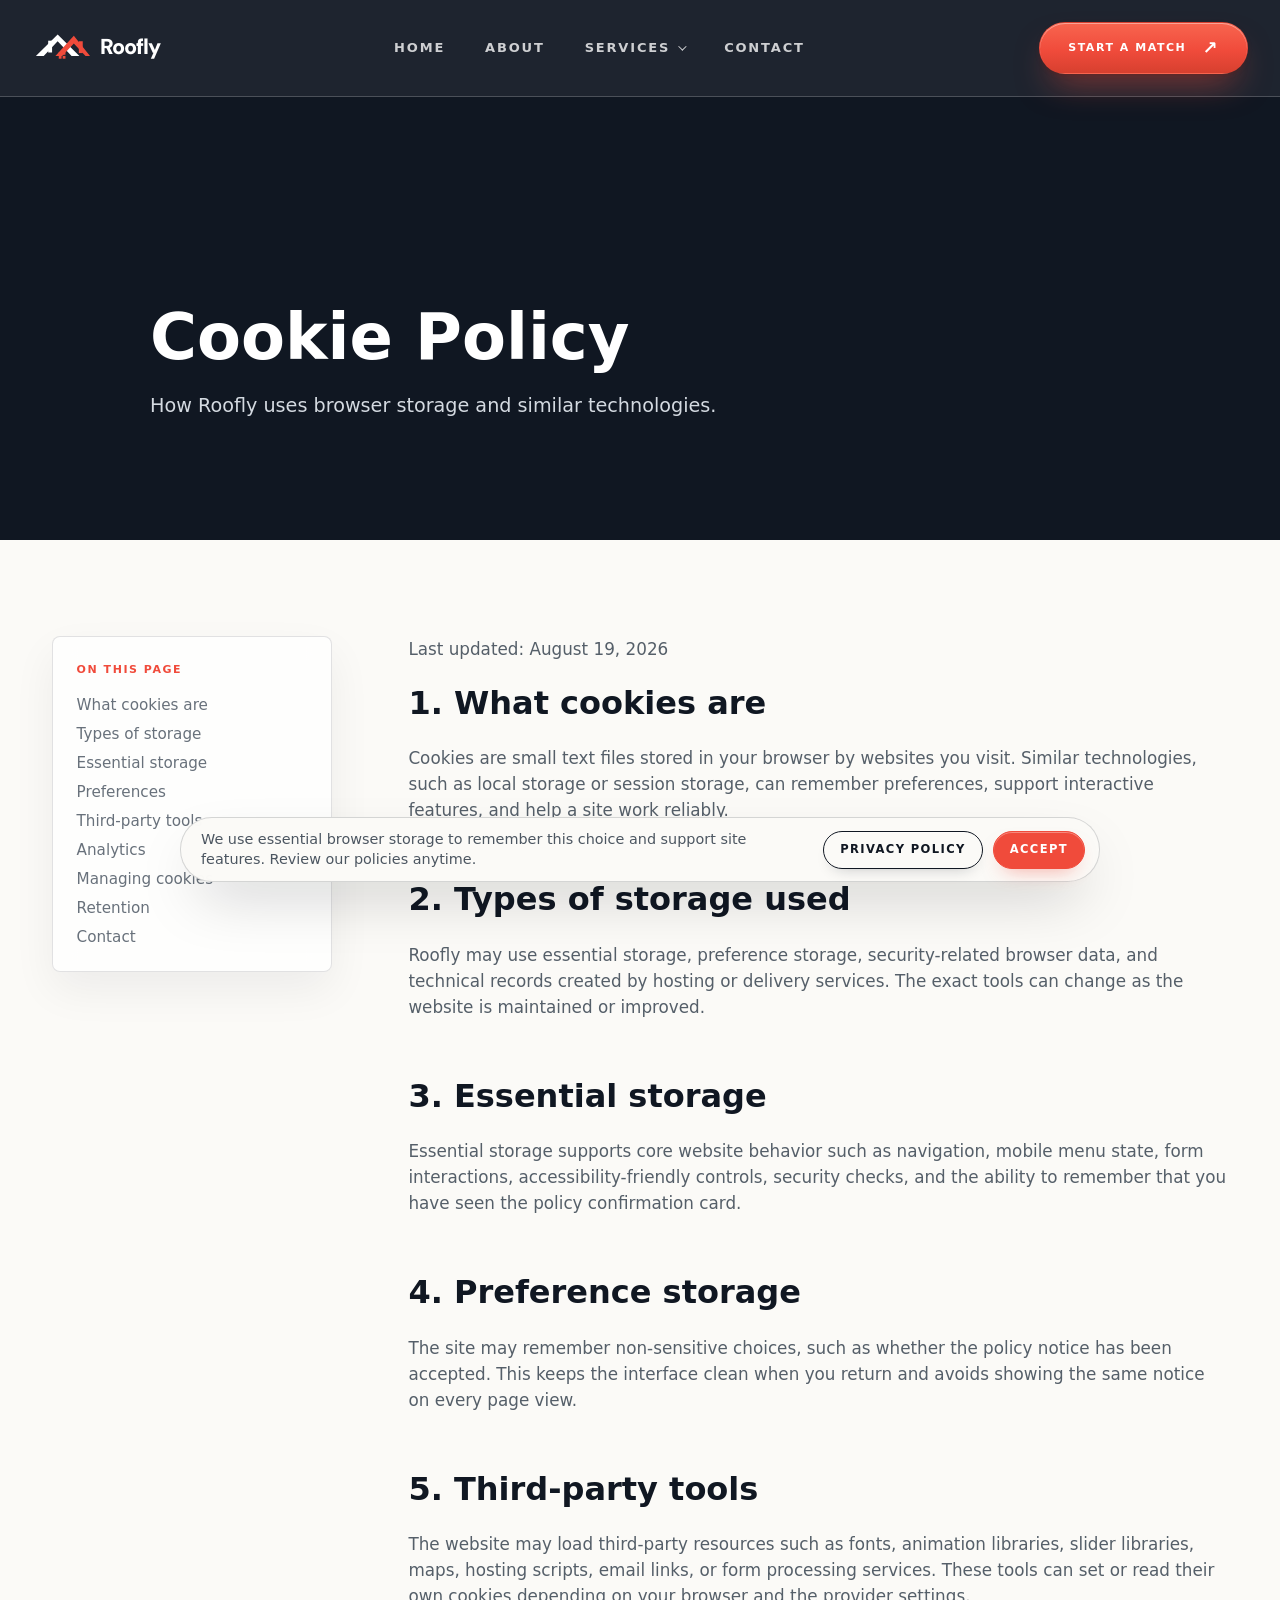
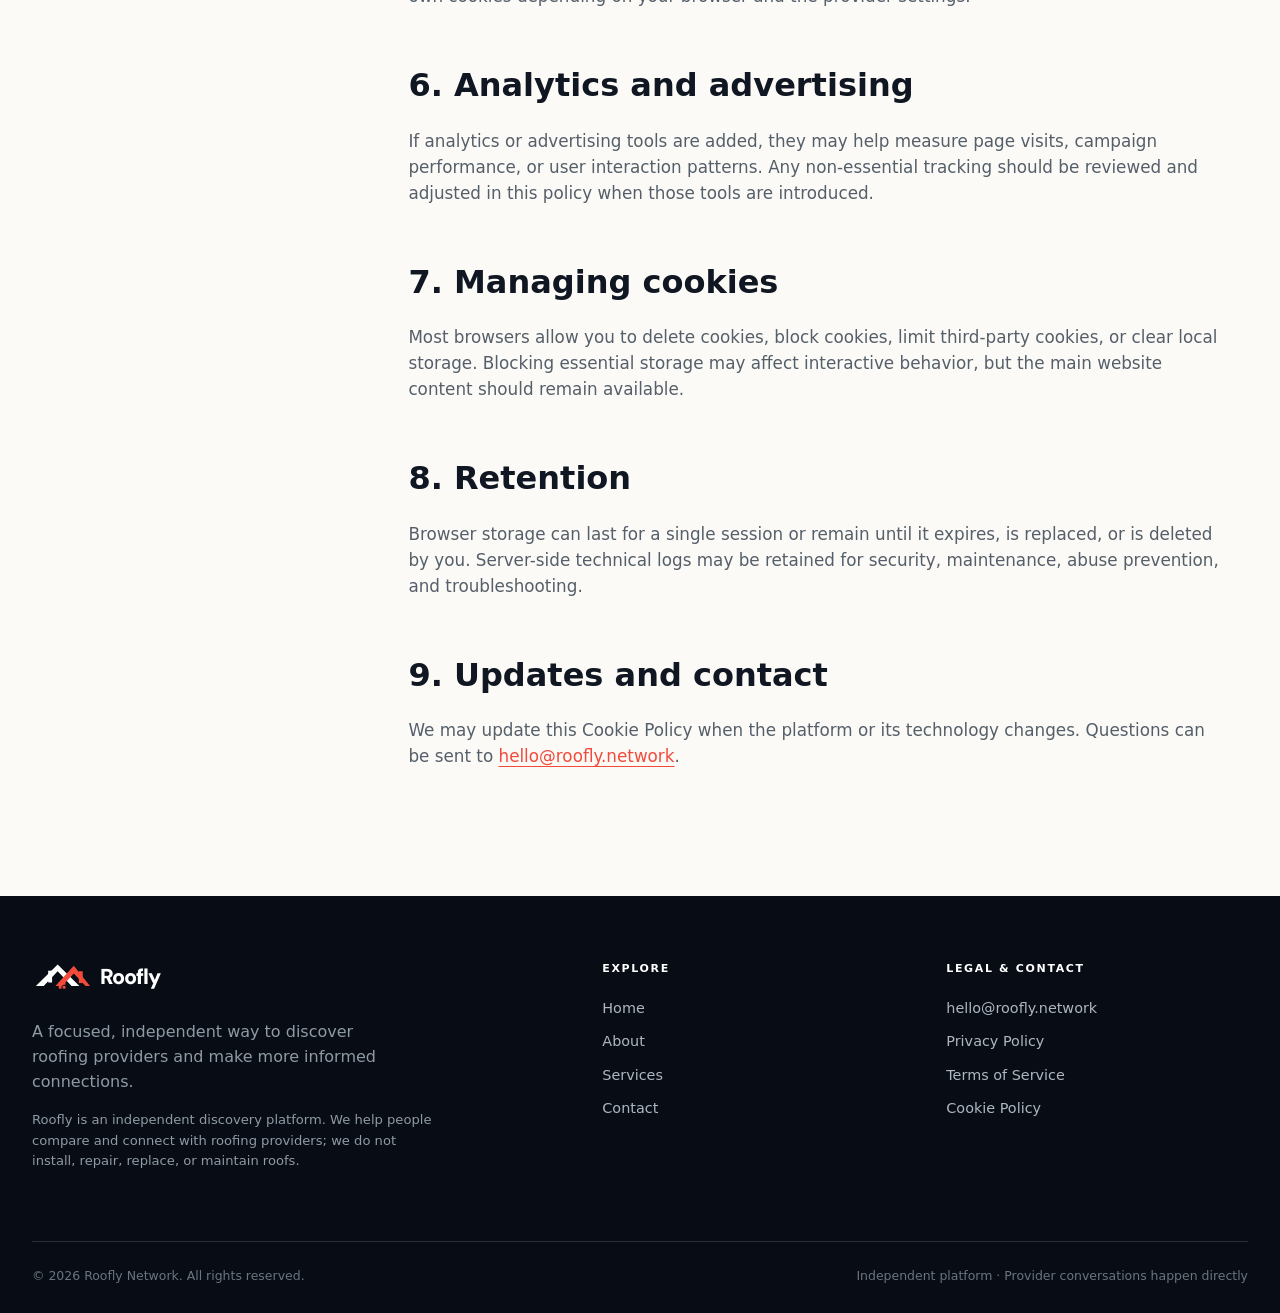
==== commit 4c935e00: "+" ====
--- a/cookie-policy.html
+++ b/cookie-policy.html
@@ -3,22 +3,21 @@
 <head>
   <meta charset="utf-8">
   <meta name="viewport" content="width=device-width, initial-scale=1">
-  <title>Cookie Policy &mdash; Roofly</title>
-  <meta name="description" content="Roofly cookie policy.">
-  <link rel="icon" href="assets/images/favicon.svg">
+  <title></title>
+  <meta name="description" content="Cookie policy.">
   <link rel="stylesheet" href="assets/css/styles.css">
   <link rel="preconnect" href="https://fonts.googleapis.com">
   <link href="https://fonts.googleapis.com/css2?family=DM+Sans:wght@400;500;700;800&display=swap" rel="stylesheet">
 </head>
-<body>
+<body data-page="cookies">
   <header class="site-header">
     <div class="container nav">
-      <a class="brand" href="index.html"><img data-config-logo src="assets/images/logo-mark.svg" alt=""><span data-site-name>Roofly</span></a>
+      <a class="brand" href="index.html"><img data-config-logo src="assets/images/logo-mark.svg" alt=""><span data-site-name>{siteName}</span></a>
       <nav class="nav__links">
-        <a href="index.html">Home</a>
-        <a href="index.html#about">About</a>
+        <a href="index.html" data-nav-label="home"></a>
+        <a href="index.html#about" data-nav-label="about"></a>
         <div class="nav__item nav__item--has-menu">
-          <a class="nav__trigger" href="index.html#services" aria-haspopup="true" aria-expanded="false">Services</a>
+          <a class="nav__trigger" href="index.html#services" data-nav-label="services" aria-haspopup="true" aria-expanded="false">Services</a>
           <div class="nav-dropdown" role="menu" aria-label="Services navigation">
             <a href="roof-replacement.html" role="menuitem"><span class="nav-dropdown__icon" aria-hidden="true"><svg viewBox="0 0 24 24"><path d="M3 11.5 12 4l9 7.5" /><path d="M6 10.5V20h12v-9.5" /><path d="M9.5 20v-5h5v5" /></svg></span><span class="nav-dropdown__copy"><span class="nav-dropdown__title">Roof replacement</span><small>Full refresh and planning</small></span></a>
             <a href="roof-repair.html" role="menuitem"><span class="nav-dropdown__icon" aria-hidden="true"><svg viewBox="0 0 24 24"><path d="m4 13 7-7 3 3 6-6" /><path d="m14 9 5 5" /><path d="m3 21 6-6" /><path d="m7 17 2 2" /></svg></span><span class="nav-dropdown__copy"><span class="nav-dropdown__title">Roof repair</span><small>Leaks, wear, and damage</small></span></a>
@@ -27,7 +26,7 @@
             <a href="index.html#contact" role="menuitem"><span class="nav-dropdown__icon" aria-hidden="true"><svg viewBox="0 0 24 24"><path d="M4 5h16v14H4z" /><path d="m4 7 8 6 8-6" /></svg></span><span class="nav-dropdown__copy"><span class="nav-dropdown__title">Contact form</span><small>Send your roofing request</small></span></a>
           </div>
         </div>
-        <a href="index.html#contact">Contact</a>
+        <a href="index.html#contact-panel" data-nav-label="contact"></a>
       </nav>
       <a class="button button--coral nav__cta" href="index.html#contact">Start a match <span class="arrow">↗</span></a>
       <button class="menu-toggle" aria-label="Open menu" aria-expanded="false">☰</button>
@@ -37,7 +36,7 @@
     <section class="legal-hero">
       <div class="container">
         <h1 class="h2">Cookie Policy</h1>
-        <p class="lede" style="margin-top:24px">How <span data-site-name>Roofly</span> uses browser storage and similar technologies.</p>
+        <p class="lede" style="margin-top:24px">How <span data-site-name>{siteName}</span> uses browser storage and similar technologies.</p>
       </div>
     </section>
     <div class="legal-layout container">
@@ -60,7 +59,7 @@
         <h2 id="cookie-overview">1. What cookies are</h2>
         <p>Cookies are small text files stored in your browser by websites you visit. Similar technologies, such as local storage or session storage, can remember preferences, support interactive features, and help a site work reliably.</p>
         <h2 id="cookie-types">2. Types of storage used</h2>
-        <p>Roofly may use essential storage, preference storage, security-related browser data, and technical records created by hosting or delivery services. The exact tools can change as the website is maintained or improved.</p>
+        <p>{siteName} may use essential storage, preference storage, security-related browser data, and technical records created by hosting or delivery services. The exact tools can change as the website is maintained or improved.</p>
         <h2 id="cookie-essential">3. Essential storage</h2>
         <p>Essential storage supports core website behavior such as navigation, mobile menu state, form interactions, accessibility-friendly controls, security checks, and the ability to remember that you have seen the policy confirmation card.</p>
         <h2 id="cookie-preferences">4. Preference storage</h2>
@@ -74,16 +73,16 @@
         <h2 id="cookie-retention">8. Retention</h2>
         <p>Browser storage can last for a single session or remain until it expires, is replaced, or is deleted by you. Server-side technical logs may be retained for security, maintenance, abuse prevention, and troubleshooting.</p>
         <h2 id="cookie-contact">9. Updates and contact</h2>
-        <p>We may update this Cookie Policy when the platform or its technology changes. Questions can be sent to <a data-site-email href="mailto:hello@roofly.network" style="text-decoration:underline">hello@roofly.network</a>.</p>
+        <p>We may update this Cookie Policy when the platform or its technology changes. Questions can be sent to <a data-site-email href="" style="text-decoration:underline"></a>.</p>
       </article>
     </div>
   </main>
   <footer class="site-footer">
     <div class="container">
       <div class="footer-grid">
-        <div><a class="brand" href="index.html"><img data-config-logo src="assets/images/logo-mark.svg" alt=""><span data-site-name>Roofly</span></a><p class="footer__about">A focused, independent way to discover roofing providers and make more informed connections.</p><p class="footer__disclaimer" data-disclaimer></p></div>
-        <div><h2 class="footer__title">Explore</h2><nav class="footer__links"><a href="index.html">Home</a><a href="index.html#about">About</a><a href="index.html#services">Services</a><a href="index.html#contact">Contact</a></nav></div>
-        <div><h2 class="footer__title">Legal & contact</h2><nav class="footer__links"><a data-site-email href="mailto:hello@roofly.network">hello@roofly.network</a><a href="privacy-policy.html">Privacy Policy</a><a href="terms-of-service.html">Terms of Service</a><a href="cookie-policy.html">Cookie Policy</a></nav></div>
+        <div><a class="brand" href="index.html"><img data-config-logo src="assets/images/logo-mark.svg" alt=""><span data-site-name>{siteName}</span></a><p class="footer__about">A focused, independent way to discover roofing providers and make more informed connections.</p><p class="footer__disclaimer" data-disclaimer></p></div>
+        <div><h2 class="footer__title">Explore</h2><nav class="footer__links"><a href="index.html" data-nav-label="home"></a><a href="index.html#about" data-nav-label="about"></a><a href="index.html#services" data-nav-label="services"></a><a href="index.html#contact-panel" data-nav-label="contact"></a></nav></div>
+        <div><h2 class="footer__title">Legal & contact</h2><nav class="footer__links"><a data-site-email href=""></a><a href="privacy-policy.html">Privacy Policy</a><a href="terms-of-service.html">Terms of Service</a><a href="cookie-policy.html">Cookie Policy</a></nav></div>
       </div>
       <div class="footer-bottom"><span data-copyright></span><span>Independent platform &middot; Provider conversations happen directly</span></div>
     </div>
--- a/assets/css/styles.css
+++ b/assets/css/styles.css
@@ -436,7 +436,7 @@
 .hero__media {
   position: absolute;
   inset: 0;
-  background-image: linear-gradient(90deg, rgba(7, 13, 24, .88) 0%, rgba(7, 13, 24, .66) 42%, rgba(7, 13, 24, .2) 100%), url('../images/hero-roof.png');
+  background-image: linear-gradient(90deg, rgba(7, 13, 24, .88) 0%, rgba(7, 13, 24, .66) 42%, rgba(7, 13, 24, .2) 100%), url('../images/hero-roof.webp');
   background-size: cover;
   background-position: center
 }
@@ -721,7 +721,7 @@
   grid-template-columns: repeat(3, 1fr);
   align-items: start;
   gap: 28px;
-  background: linear-gradient(rgba(13, 26, 45, .75), rgba(13, 26, 45, .87)), url('../images/hero-roof.png') center/cover;
+  background: linear-gradient(rgba(13, 26, 45, .75), rgba(13, 26, 45, .87)), url('../images/hero-roof.webp') center/cover;
   color: #fff
 }
 
@@ -939,7 +939,7 @@
   isolation: isolate;
   overflow: hidden;
   --parallax-shift: 0px;
-  background: linear-gradient(rgba(12, 19, 32, .62), rgba(12, 19, 32, .62)), url('../images/parallax-tiles.png') center/cover
+  background: linear-gradient(rgba(12, 19, 32, .62), rgba(12, 19, 32, .62)), url('../images/parallax-tiles.webp') center/cover
 }
 
 .parallax-image-stack {
@@ -1226,6 +1226,7 @@
   isolation: isolate;
   min-width: 0;
   min-height: 0;
+  scroll-margin-top: 92px;
   border-radius: 26px;
   padding: 56px 52px;
   color: #fff;
@@ -1457,7 +1458,7 @@
 
 .service-hero {
   min-height: 660px;
-  background: linear-gradient(90deg, rgba(7, 13, 24, .88), rgba(7, 13, 24, .25)), url('../images/hero-roof.png') center/cover;
+  background: linear-gradient(90deg, rgba(7, 13, 24, .88), rgba(7, 13, 24, .25)), url('../images/hero-roof.webp') center/cover;
   color: #fff;
   display: flex;
   align-items: end;
@@ -1759,11 +1760,31 @@
   }
 
   .footer-grid {
-    grid-template-columns: 1fr
+    grid-template-columns: 1fr;
+    text-align: center
   }
 
   .footer-grid>div:first-child {
     grid-column: auto
+  }
+
+  .footer-grid .brand {
+    justify-content: center
+  }
+
+  .footer__about,
+  .footer__disclaimer {
+    margin-left: auto;
+    margin-right: auto
+  }
+
+  .footer__links {
+    justify-items: center
+  }
+
+  .footer-bottom {
+    align-items: center;
+    text-align: center
   }
 
   .display {
@@ -2624,11 +2645,11 @@
 }
 
 .service-hero--repair {
-  background-image: linear-gradient(90deg, rgba(7, 13, 24, .88), rgba(7, 13, 24, .25)), url('../images/provider-quote-roof.jpg');
+  background-image: linear-gradient(90deg, rgba(7, 13, 24, .88), rgba(7, 13, 24, .25)), url('../images/provider-quote-roof.webp');
 }
 
 .service-hero--replacement {
-  background-image: linear-gradient(90deg, rgba(7, 13, 24, .88), rgba(7, 13, 24, .25)), url('../images/provider-residential-roof.jpg');
+  background-image: linear-gradient(90deg, rgba(7, 13, 24, .88), rgba(7, 13, 24, .25)), url('../images/provider-residential-roof.webp');
 }
 
 @media (max-width:900px) {
@@ -2812,6 +2833,10 @@
 }
 
 @media (max-width:560px) {
+  .contact {
+    text-align: center
+  }
+
   .contact-grid {
     width: min(calc(100% - 28px), 900px)
   }
@@ -2820,9 +2845,75 @@
     position: static
   }
 
+  .contact-facts h2 {
+    text-align: center
+  }
+
   .contact-panel {
-    padding: 34px 24px;
-    border-radius: 20px
+    padding: 26px 18px;
+    border-radius: 18px
+  }
+
+  .contact-panel .contact__copy {
+    margin-bottom: 22px
+  }
+
+  .contact-panel h2 {
+    margin-bottom: 10px;
+    font-size: clamp(1.7rem, 8vw, 2.2rem)
+  }
+
+  .contact__copy p {
+    margin-top: 0;
+    margin-bottom: 0;
+    font-size: .92rem;
+    line-height: 1.42
+  }
+
+  .contact__email {
+    margin-top: 12px;
+    font-size: 1rem
+  }
+
+  .contact-form {
+    gap: 12px
+  }
+
+  .field {
+    gap: 5px
+  }
+
+  .field label {
+    font-size: 10px;
+    letter-spacing: .12em
+  }
+
+  .field input,
+  .field select,
+  .field textarea {
+    padding: 11px 12px;
+    font-size: .92rem
+  }
+
+  .field textarea {
+    min-height: 96px
+  }
+
+  .consent {
+    gap: 8px;
+    font-size: .78rem;
+    line-height: 1.35
+  }
+
+  .contact-panel h2,
+  .contact-panel .contact__copy {
+    text-align: center
+  }
+
+  .contact-panel .contact__copy p,
+  .contact-panel .contact__email {
+    margin-left: auto;
+    margin-right: auto
   }
 
   .facts-shell {
@@ -2839,17 +2930,51 @@
   }
 
   .facts-swiper {
-    padding-right: 46px
+    padding: 56px 0 18px
+  }
+
+  .facts-swiper .swiper-slide.fact-card,
+  .facts-swiper .swiper-slide.fact-card.swiper-slide-active,
+  .facts-swiper .swiper-slide.fact-card.swiper-slide-next {
+    width: 100% !important
+  }
+
+  .fact-card {
+    padding: 56px 24px 22px
+  }
+
+  .fact-card:before {
+    inset: 34px auto 0 0
+  }
+
+  .fact-card__icon {
+    right: 50%;
+    transform: translateX(50%)
+  }
+
+  .fact-card:hover .fact-card__icon,
+  .fact-card.swiper-slide-active .fact-card__icon,
+  .fact-card.swiper-slide-next .fact-card__icon {
+    transform: translateX(50%) scale(1.06)
+  }
+
+  .field,
+  .consent {
+    text-align: left
   }
 
   .form-actions {
-    align-items: flex-start;
-    flex-direction: column
+    align-items: center;
+    flex-direction: column;
+    gap: 10px;
+    margin-top: 0
   }
 
   .form-actions .button {
     width: 100%;
-    min-width: 0
+    min-width: 0;
+    min-height: 46px;
+    padding: 0 18px
   }
 }
 
@@ -2920,7 +3045,7 @@
   position: relative;
   min-width: 0;
   min-height: clamp(720px, 40vw, 1248px);
-  background-image: linear-gradient(90deg, rgba(23, 31, 57, .68), rgba(12, 27, 55, .76)), url('../images/process-roof-parallax.png');
+  background-image: linear-gradient(90deg, rgba(23, 31, 57, .68), rgba(12, 27, 55, .76)), url('../images/process-roof-parallax.webp');
   background-position: center;
   background-size: cover;
   background-attachment: fixed;
@@ -3120,7 +3245,7 @@
   display: grid;
   place-items: center;
   min-height: clamp(190px, 15vw, 260px);
-  background-image: linear-gradient(rgba(9, 20, 34, .72), rgba(9, 20, 34, .72)), url('../images/service-parallax-main.jpg');
+  background-image: linear-gradient(rgba(9, 20, 34, .72), rgba(9, 20, 34, .72)), url('../images/service-parallax-main.webp');
   background-position: center;
   background-size: cover;
   background-attachment: fixed;
@@ -3160,7 +3285,13 @@
   width: 100%;
   height: clamp(250px, 19vw, 340px);
   background: #d7dde5;
-  overflow: hidden
+  overflow: hidden;
+  box-shadow: 0 24px 54px rgba(16, 23, 34, .12);
+  transition: box-shadow .5s cubic-bezier(.22, 1, .36, 1)
+}
+
+.service-gallery-swiper:hover {
+  box-shadow: 0 34px 74px rgba(16, 23, 34, .2)
 }
 
 .service-gallery-slide {
@@ -3176,21 +3307,21 @@
   background-repeat: no-repeat;
   background-size: cover;
   background-position: center;
-  transition: transform .6s ease
+  transition: transform .6s cubic-bezier(.22, 1, .36, 1)
 }
 
 .service-gallery-photo--one {
-  background-image: url('../images/service-slide-01.jpg');
+  background-image: url('../images/service-slide-01.webp');
   background-position: center
 }
 
 .service-gallery-photo--two {
-  background-image: url('../images/service-slide-02.jpg');
+  background-image: url('../images/service-slide-02.webp');
   background-position: center
 }
 
 .service-gallery-photo--three {
-  background-image: url('../images/service-slide-03.jpg');
+  background-image: url('../images/service-slide-03.webp');
   background-position: center
 }
 
@@ -3216,12 +3347,12 @@
   line-height: 1;
   display: grid;
   place-items: center;
-  transition: color .2s ease, transform .2s ease
+  transition: color .3s cubic-bezier(.22, 1, .36, 1), transform .3s cubic-bezier(.22, 1, .36, 1)
 }
 
 .service-slider-button:hover {
   color: #050505;
-  transform: translateY(-1px)
+  transform: translateY(-2px) scale(1.08)
 }
 
 .service-slider-pagination {
@@ -3307,7 +3438,7 @@
   font-weight: 800;
   line-height: 1;
   letter-spacing: 0;
-  transition: color .2s ease
+  transition: color .3s cubic-bezier(.22, 1, .36, 1), transform .3s cubic-bezier(.22, 1, .36, 1)
 }
 
 .service-tabs__nav button:after {
@@ -3320,12 +3451,16 @@
   background: #050505;
   transform: scaleX(0);
   transform-origin: left;
-  transition: transform .22s ease
+  transition: transform .3s cubic-bezier(.22, 1, .36, 1)
 }
 
 .service-tabs__nav button:hover,
 .service-tabs__nav button.is-active {
   color: #050505
+}
+
+.service-tabs__nav button:hover {
+  transform: translateY(-2px)
 }
 
 .service-tabs__nav button.is-active:after {
@@ -3454,7 +3589,7 @@
 .service-insight__parallax {
   height: clamp(420px, 31vw, 660px);
   border-radius: 8px;
-  background-image: url('../images/service-insight-parallax.png');
+  background-image: url('../images/service-insight-parallax.webp');
   background-size: cover;
   background-position: center;
   background-attachment: fixed;
@@ -3498,7 +3633,13 @@
   margin: 0;
   overflow: hidden;
   background: #d8dde2;
-  border-radius: 3px
+  border-radius: 3px;
+  box-shadow: 0 20px 46px rgba(16, 23, 34, .1);
+  transition: box-shadow .5s cubic-bezier(.22, 1, .36, 1)
+}
+
+.service-timeline-slide:hover .service-timeline-media {
+  box-shadow: 0 30px 64px rgba(16, 23, 34, .2)
 }
 
 .service-timeline-media img {
@@ -3507,7 +3648,7 @@
   height: 100%;
   object-fit: cover;
   object-position: center;
-  transition: transform .65s ease
+  transition: transform .7s cubic-bezier(.22, 1, .36, 1)
 }
 
 .service-timeline-slide:hover .service-timeline-media img {
@@ -3595,12 +3736,12 @@
   line-height: 1;
   display: grid;
   place-items: center;
-  transition: color .2s ease, transform .2s ease
+  transition: color .3s cubic-bezier(.22, 1, .36, 1), transform .3s cubic-bezier(.22, 1, .36, 1)
 }
 
 .service-timeline-arrow:hover {
   color: #111;
-  transform: translateY(-1px)
+  transform: translateY(-2px) scale(1.08)
 }
 
 .service-timeline-pagination {
@@ -3729,7 +3870,13 @@
   height: clamp(480px, 36vw, 680px);
   margin: 0;
   background: #dce1e6;
-  overflow: hidden
+  overflow: hidden;
+  box-shadow: 0 26px 60px rgba(16, 23, 34, .12);
+  transition: box-shadow .5s cubic-bezier(.22, 1, .36, 1)
+}
+
+.service-sticky__media:hover {
+  box-shadow: 0 38px 84px rgba(16, 23, 34, .22)
 }
 
 .service-sticky__media img {
@@ -3737,7 +3884,7 @@
   height: 100%;
   object-fit: cover;
   object-position: center;
-  transition: transform .65s ease
+  transition: transform .7s cubic-bezier(.22, 1, .36, 1)
 }
 
 .service-sticky__media:hover img {
@@ -3779,7 +3926,12 @@
   font-size: clamp(1.72rem, 2vw, 2.55rem);
   font-weight: 800;
   line-height: 1.08;
-  letter-spacing: 0
+  letter-spacing: 0;
+  transition: color .3s cubic-bezier(.22, 1, .36, 1)
+}
+
+.service-sticky-accordion .accordion__button:hover {
+  color: var(--coral)
 }
 
 .service-sticky-accordion .accordion__plus {
@@ -3792,7 +3944,13 @@
   font-size: 42px;
   font-weight: 300;
   line-height: 1;
-  transform: none
+  transform: none;
+  transition: color .3s cubic-bezier(.22, 1, .36, 1), transform .3s cubic-bezier(.22, 1, .36, 1)
+}
+
+.service-sticky-accordion .accordion__button:hover .accordion__plus {
+  color: var(--coral);
+  transform: scale(1.15)
 }
 
 .service-sticky-accordion .accordion__item.is-open .accordion__plus {
@@ -3816,7 +3974,7 @@
 }
 
 .service-stats {
-  padding: 104px 0 92px;
+  padding: 74px 0 66px;
   background: var(--paper);
   color: var(--ink);
   overflow: hidden
@@ -3835,54 +3993,61 @@
 }
 
 .service-stats__intro h2 {
-  max-width: 900px;
+  max-width: 760px;
   margin: 0;
   color: #34343a;
   font-size: clamp(3.25rem, 4.25vw, 5.45rem);
   font-weight: 850;
   line-height: 1.08;
   letter-spacing: 0;
+  overflow-wrap: anywhere;
   text-wrap: balance
 }
 
 .service-stats__intro p {
   max-width: 860px;
-  margin: 24px 0 0;
+  margin: 18px 0 0;
   color: #6f7378;
   font-size: clamp(1.2rem, 1.45vw, 1.68rem);
-  line-height: 1.7;
+  line-height: 1.58;
   text-wrap: pretty
 }
 
 .service-stats__cards {
   display: grid;
   grid-template-columns: repeat(4, minmax(260px, 1fr));
-  gap: clamp(28px, 3.4vw, 72px);
+  gap: clamp(24px, 3vw, 60px);
   align-items: start;
-  margin-top: 74px
+  margin-top: 48px
 }
 
 .service-stats-card {
   display: grid;
   justify-items: center;
   align-content: center;
-  min-height: 430px;
-  padding: 52px 34px;
+  min-height: 360px;
+  padding: 38px 30px;
   background: var(--coral);
   border-radius: 8px;
   color: #fff;
   text-align: center;
-  box-shadow: 0 28px 62px rgba(16, 23, 34, .12)
+  box-shadow: 0 28px 62px rgba(16, 23, 34, .12);
+  transition: transform .45s cubic-bezier(.22, 1, .36, 1), box-shadow .45s cubic-bezier(.22, 1, .36, 1)
+}
+
+.service-stats-card:hover {
+  transform: translateY(-10px);
+  box-shadow: 0 42px 84px rgba(16, 23, 34, .24)
 }
 
 .service-stats-card:nth-child(even) {
-  margin-top: 104px
+  margin-top: 72px
 }
 
 .service-stats-card svg {
-  width: 88px;
-  height: 88px;
-  margin-bottom: 48px;
+  width: 76px;
+  height: 76px;
+  margin-bottom: 34px;
   fill: none;
   stroke: currentColor;
   stroke-width: 3.2;
@@ -3899,7 +4064,7 @@
 }
 
 .service-stats-card span {
-  margin-top: 34px;
+  margin-top: 24px;
   font-size: clamp(1rem, 1.05vw, 1.28rem);
   font-weight: 850;
   line-height: 1.18;
@@ -5594,42 +5759,103 @@
     z-index: 80
   }
 
+  body.is-locked .site-header {
+    position: fixed;
+    inset: 0 0 auto;
+    z-index: 1000;
+    height: 100dvh;
+    min-height: 100svh;
+    border-bottom: 0;
+    overflow: visible
+  }
+
+  body.is-locked .nav {
+    position: relative;
+    z-index: 1002
+  }
+
   .menu-toggle {
     position: relative;
-    z-index: 82;
+    z-index: 1003;
     display: grid;
     place-items: center;
-    width: 46px;
-    height: 46px;
-    border: 1px solid rgba(255, 255, 255, .28);
-    font-size: 30px;
+    width: 42px;
+    height: 42px;
+    border: 1px solid rgba(255, 255, 255, .24);
+    border-radius: 8px;
+    background: rgba(8, 13, 21, .34);
+    color: transparent;
+    font-size: 0;
     line-height: 1;
-    transition: background .2s ease, border-color .2s ease
+    box-shadow: inset 0 1px 0 rgba(255, 255, 255, .1), 0 12px 28px -20px rgba(0, 0, 0, .75);
+    transition: background .2s ease, border-color .2s ease, box-shadow .2s ease
+  }
+
+  .menu-toggle:before,
+  .menu-toggle:after {
+    content: '';
+    position: absolute;
+    left: 11px;
+    width: 18px;
+    height: 2px;
+    border-radius: 999px;
+    background: #fff;
+    transform-origin: center;
+    transition: transform .22s ease, top .22s ease, width .22s ease
+  }
+
+  .menu-toggle:before {
+    top: 16px
+  }
+
+  .menu-toggle:after {
+    top: 23px;
+    width: 14px
+  }
+
+  .menu-toggle[aria-expanded="true"]:before {
+    top: 20px;
+    transform: rotate(45deg)
+  }
+
+  .menu-toggle[aria-expanded="true"]:after {
+    top: 20px;
+    width: 18px;
+    transform: rotate(-45deg)
   }
 
   .menu-toggle:hover {
-    background: rgba(255, 255, 255, .08);
-    border-color: rgba(255, 255, 255, .48)
+    background: rgba(255, 255, 255, .1);
+    border-color: rgba(255, 255, 255, .5)
+  }
+
+  .menu-toggle:focus-visible {
+    outline: 0;
+    box-shadow: 0 0 0 3px rgba(240, 75, 59, .35), inset 0 1px 0 rgba(255, 255, 255, .12)
   }
 
   .nav__links {
     position: fixed;
-    inset: 78px 0 0;
-    z-index: 81;
+    inset: 0;
+    z-index: 1001;
     display: flex;
     flex-direction: column;
     align-items: center;
     justify-content: center;
     gap: 0;
-    min-height: calc(100svh - 78px);
-    padding: 32px 28px;
+    height: 100dvh;
+    min-height: 100svh;
+    max-height: 100dvh;
+    padding: max(104px, env(safe-area-inset-top)) 28px max(34px, env(safe-area-inset-bottom));
     background: linear-gradient(180deg, rgba(16, 23, 34, .98), rgba(25, 35, 51, .98));
     opacity: 0;
     visibility: hidden;
     pointer-events: none;
     transform: translateY(-14px);
     transition: opacity .25s ease, visibility .25s ease, transform .25s ease;
-    overflow-y: auto
+    overflow-y: auto;
+    overscroll-behavior: contain;
+    -webkit-overflow-scrolling: touch
   }
 
   .nav__links.is-open {
@@ -5740,7 +5966,7 @@
 @media (max-width:560px) {
   .nav__links {
     justify-content: flex-start;
-    padding-top: 52px;
+    padding-top: max(94px, calc(env(safe-area-inset-top) + 84px));
     padding-bottom: 38px
   }
 
@@ -6012,7 +6238,6 @@
 
 .testimonial-card {
   border-radius: var(--radius-lg);
-  box-shadow: inset 0 1px 0 rgba(255, 255, 255, .5), 0 30px 60px -30px rgba(16, 23, 34, .3)
 }
 
 .testimonial-card__icon {
@@ -6244,7 +6469,13 @@
   background: linear-gradient(180deg, rgba(255, 255, 255, .98), rgba(244, 240, 233, .94));
   color: var(--ink);
   text-align: center;
-  box-shadow: inset 0 1px 0 #fff, 0 30px 58px -28px rgba(16, 23, 34, .45), 0 10px 24px -18px rgba(240, 75, 59, .55)
+  box-shadow: inset 0 1px 0 #fff, 0 30px 58px -28px rgba(16, 23, 34, .45), 0 10px 24px -18px rgba(240, 75, 59, .55);
+  transition: transform .45s cubic-bezier(.22, 1, .36, 1), box-shadow .45s cubic-bezier(.22, 1, .36, 1)
+}
+
+.service-hero-card:hover {
+  transform: translateY(-10px);
+  box-shadow: inset 0 1px 0 #fff, 0 44px 84px -30px rgba(16, 23, 34, .52), 0 16px 34px -16px rgba(240, 75, 59, .62)
 }
 
 .service-hero-card:before {
@@ -6267,7 +6498,12 @@
   border-radius: 50%;
   background: radial-gradient(circle at 32% 24%, #ff8c79, var(--coral) 62%, #c93829);
   box-shadow: inset 0 1px 0 rgba(255, 255, 255, .42), 0 18px 38px -18px rgba(240, 75, 59, .8);
-  transform: translate(-50%, -48%)
+  transform: translate(-50%, -48%);
+  transition: box-shadow .45s cubic-bezier(.22, 1, .36, 1)
+}
+
+.service-hero-card:hover .service-hero-card__icon {
+  box-shadow: inset 0 1px 0 rgba(255, 255, 255, .55), 0 24px 48px -16px rgba(240, 75, 59, .95)
 }
 
 .service-hero-card__icon svg {
@@ -6413,3 +6649,279 @@
     line-height: 1.36
   }
 }
+
+.about-photo-ghost,
+.about-photo-panel:before {
+  pointer-events: none
+}
+
+.about-photo-swiper {
+  touch-action: pan-y
+}
+
+.about-photo-controls {
+  z-index: 6;
+  pointer-events: auto
+}
+
+.about-photo-arrow {
+  position: relative;
+  z-index: 1;
+  cursor: pointer;
+  touch-action: manipulation
+}
+
+@media (max-width:900px) {
+  .nav__item--has-menu:not(.is-open) .nav-dropdown {
+    display: none;
+    pointer-events: none
+  }
+
+  .nav__item--has-menu.is-open .nav-dropdown {
+    display: grid
+  }
+
+  .nav__trigger {
+    cursor: pointer
+  }
+
+  .site-footer {
+    position: relative;
+    z-index: 0
+  }
+
+  .footer__links a {
+    position: relative;
+    z-index: 1;
+    display: inline-flex;
+    min-height: 44px;
+    align-items: center;
+    justify-content: center;
+    padding: 6px 0
+  }
+}
+
+/* Legal pages responsive polish */
+body[data-page="privacy"] main,
+body[data-page="terms"] main,
+body[data-page="cookies"] main {
+  background: linear-gradient(180deg, var(--ink) 0 360px, var(--paper) 360px 100%)
+}
+
+.legal-hero .container,
+.legal-layout {
+  min-width: 0
+}
+
+.legal-hero .container {
+  max-width: 980px
+}
+
+.legal-hero .lede {
+  color: #d4dae1;
+  max-width: 680px
+}
+
+.legal-layout {
+  grid-template-columns: minmax(220px, 280px) minmax(0, 820px);
+  justify-content: center;
+  gap: clamp(44px, 6vw, 84px)
+}
+
+.legal-sidebar,
+.legal-content {
+  min-width: 0;
+  max-width: 100%
+}
+
+.legal-sidebar {
+  overflow: hidden;
+  border-radius: 8px
+}
+
+.legal-sidebar nav {
+  min-width: 0;
+  max-width: 100%
+}
+
+.legal-content {
+  overflow-wrap: anywhere;
+  word-break: normal
+}
+
+.legal-content .small {
+  margin-top: 0
+}
+
+.legal-content h2:first-of-type {
+  margin-top: 0
+}
+
+.legal-content a {
+  color: var(--coral);
+  text-decoration-thickness: 1px;
+  text-underline-offset: 4px
+}
+
+@media (max-width:1100px) {
+  .legal-hero {
+    padding: 148px 0 72px
+  }
+
+  .legal-hero .container {
+    text-align: center
+  }
+
+  .legal-hero .h2 {
+    font-size: clamp(2.55rem, 7vw, 4.9rem);
+    line-height: .98
+  }
+
+  .legal-hero .lede {
+    margin-left: auto;
+    margin-right: auto
+  }
+
+  .legal-layout {
+    grid-template-columns: minmax(0, 760px);
+    gap: 32px;
+    width: min(calc(100% - 40px), 820px);
+    padding: 58px 0 84px
+  }
+
+  .legal-sidebar {
+    position: sticky;
+    top: 84px;
+    z-index: 7;
+    margin: 0;
+    padding: 12px;
+    background: rgba(251, 250, 247, .96);
+    box-shadow: 0 18px 44px rgba(16, 23, 34, .08);
+    backdrop-filter: blur(14px)
+  }
+
+  .legal-sidebar span {
+    margin: 0 2px 10px
+  }
+
+  .legal-sidebar nav {
+    display: flex;
+    gap: 8px;
+    overflow-x: auto;
+    padding: 0 2px 4px;
+    overscroll-behavior-x: contain;
+    scrollbar-width: none;
+    -webkit-overflow-scrolling: touch
+  }
+
+  .legal-sidebar nav::-webkit-scrollbar {
+    display: none
+  }
+
+  .legal-sidebar a {
+    flex: 0 0 auto;
+    max-width: min(72vw, 230px);
+    padding: 9px 12px;
+    border: 1px solid rgba(16, 23, 34, .12);
+    border-radius: 999px;
+    background: #fff;
+    box-shadow: 0 8px 18px -16px rgba(16, 23, 34, .45);
+    color: #4f5964;
+    font-size: .84rem;
+    line-height: 1.15;
+    overflow: hidden;
+    text-overflow: ellipsis;
+    white-space: nowrap
+  }
+
+  .legal-sidebar a:hover {
+    transform: none
+  }
+
+  .legal-content {
+    padding: 28px clamp(20px, 4vw, 34px);
+    border: 1px solid rgba(16, 23, 34, .1);
+    border-radius: 8px;
+    background: rgba(255, 255, 255, .72);
+    box-shadow: 0 24px 58px -34px rgba(16, 23, 34, .32)
+  }
+
+  .legal-content h2 {
+    scroll-margin-top: 164px;
+    margin-top: 42px;
+    font-size: clamp(1.45rem, 3.3vw, 1.9rem);
+    line-height: 1.16
+  }
+
+  .legal-content p,
+  .legal-content li {
+    font-size: 1rem;
+    line-height: 1.66
+  }
+}
+
+@media (max-width:560px) {
+  body[data-page="privacy"] main,
+  body[data-page="terms"] main,
+  body[data-page="cookies"] main {
+    background: linear-gradient(180deg, var(--ink) 0 310px, var(--paper) 310px 100%)
+  }
+
+  .legal-hero {
+    padding: 118px 0 50px
+  }
+
+  .legal-hero .h2 {
+    font-size: clamp(2.25rem, 11vw, 3rem)
+  }
+
+  .legal-hero .lede {
+    margin-top: 16px !important;
+    font-size: 1rem;
+    line-height: 1.52
+  }
+
+  .legal-layout {
+    width: min(calc(100% - 28px), 480px);
+    gap: 24px;
+    padding: 40px 0 66px
+  }
+
+  .legal-sidebar {
+    top: 74px;
+    margin: 0;
+    padding: 10px
+  }
+
+  .legal-sidebar span {
+    margin-bottom: 8px;
+    font-size: 10px
+  }
+
+  .legal-sidebar a {
+    max-width: 76vw;
+    padding: 8px 11px;
+    font-size: .78rem
+  }
+
+  .legal-content {
+    padding: 24px 18px
+  }
+
+  .legal-content h2 {
+    scroll-margin-top: 148px;
+    margin: 34px 0 12px;
+    font-size: 1.35rem;
+    line-height: 1.2
+  }
+
+  .legal-content p,
+  .legal-content li {
+    font-size: .96rem;
+    line-height: 1.62
+  }
+
+  .legal-content .small {
+    font-size: .78rem
+  }
+}
